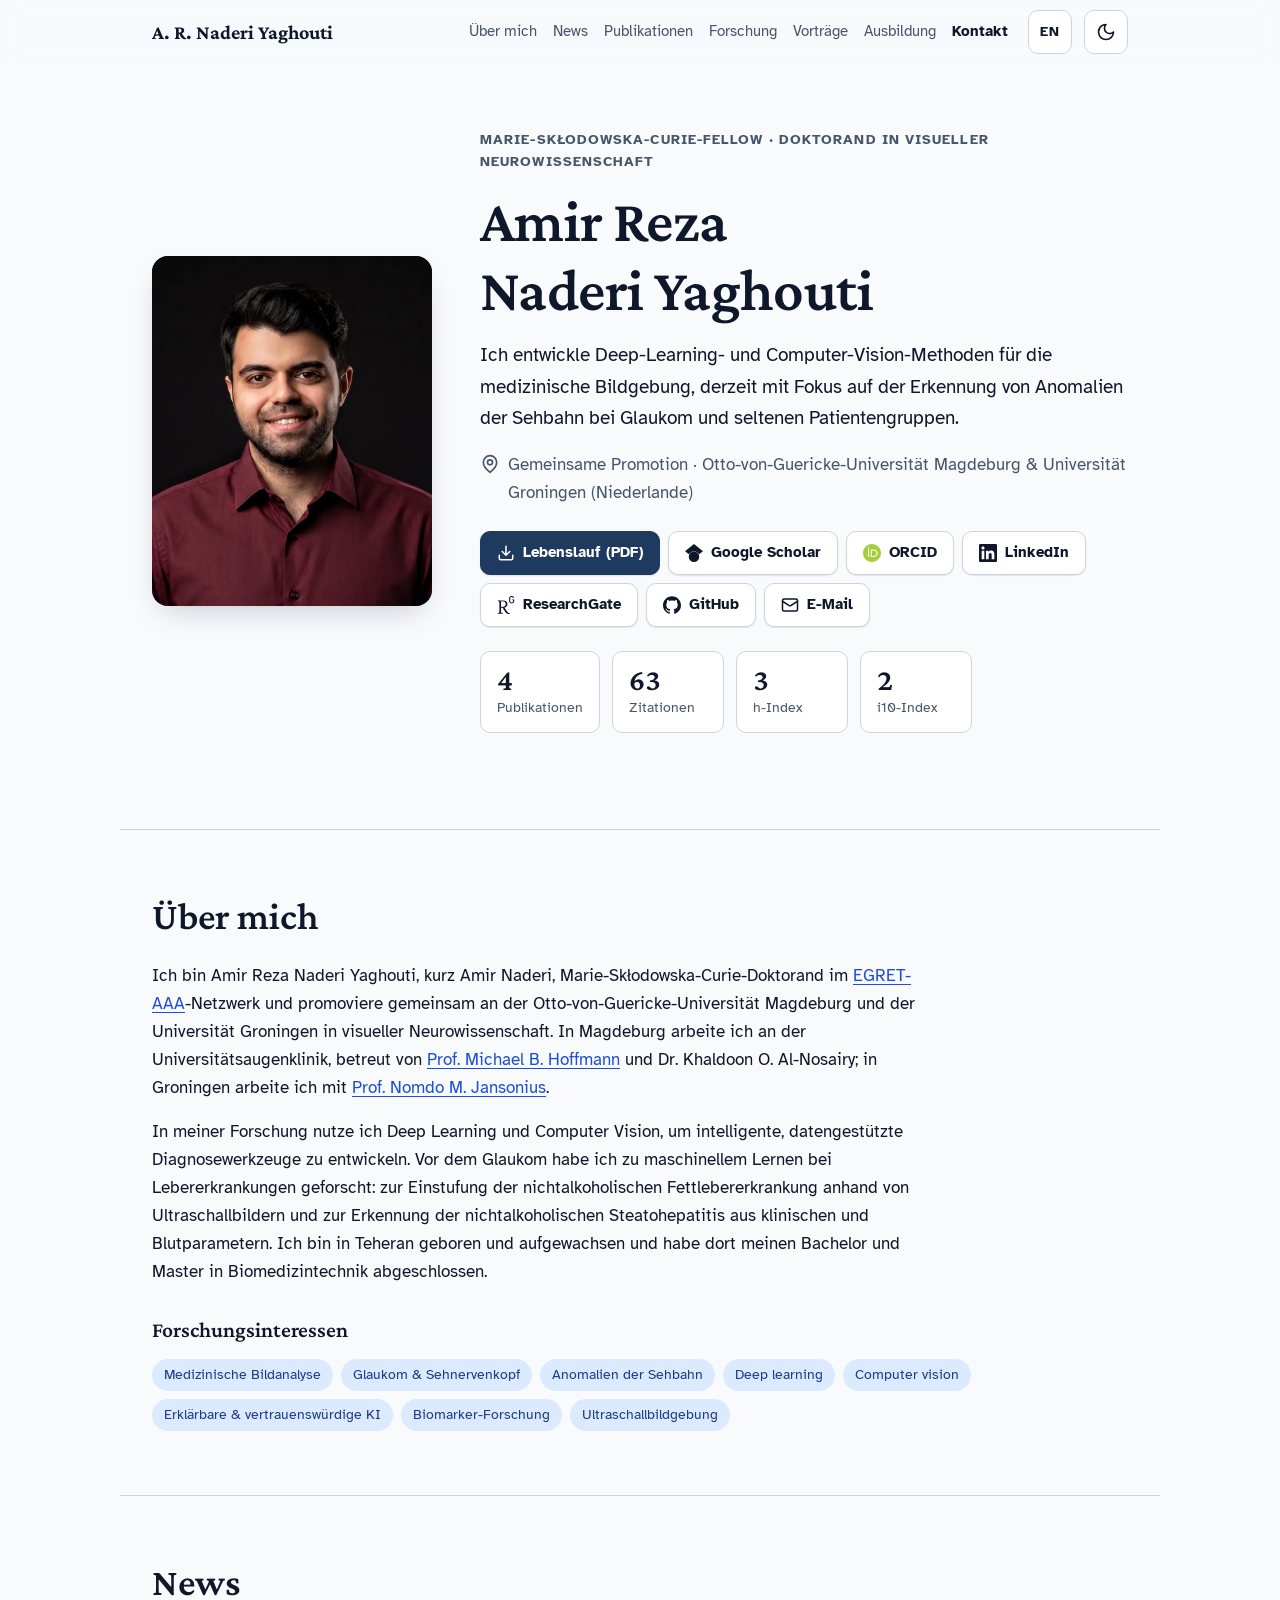
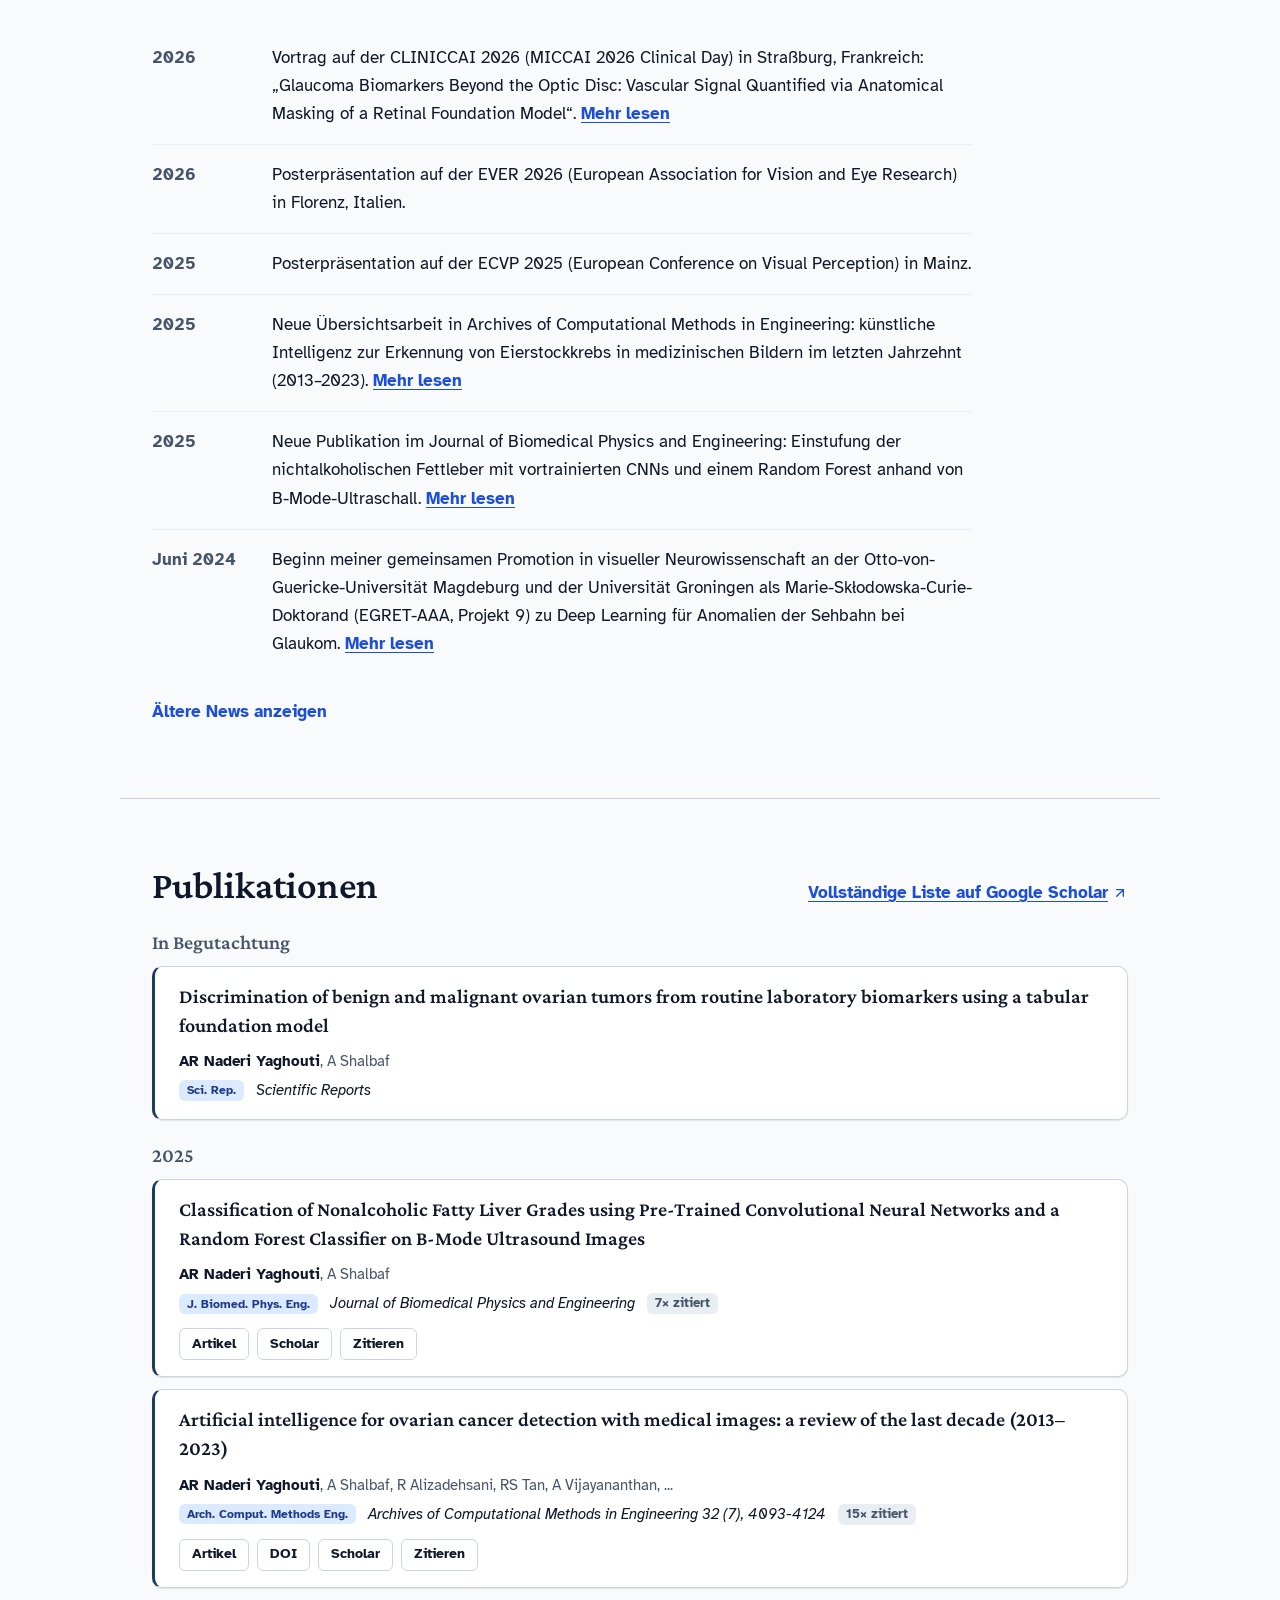
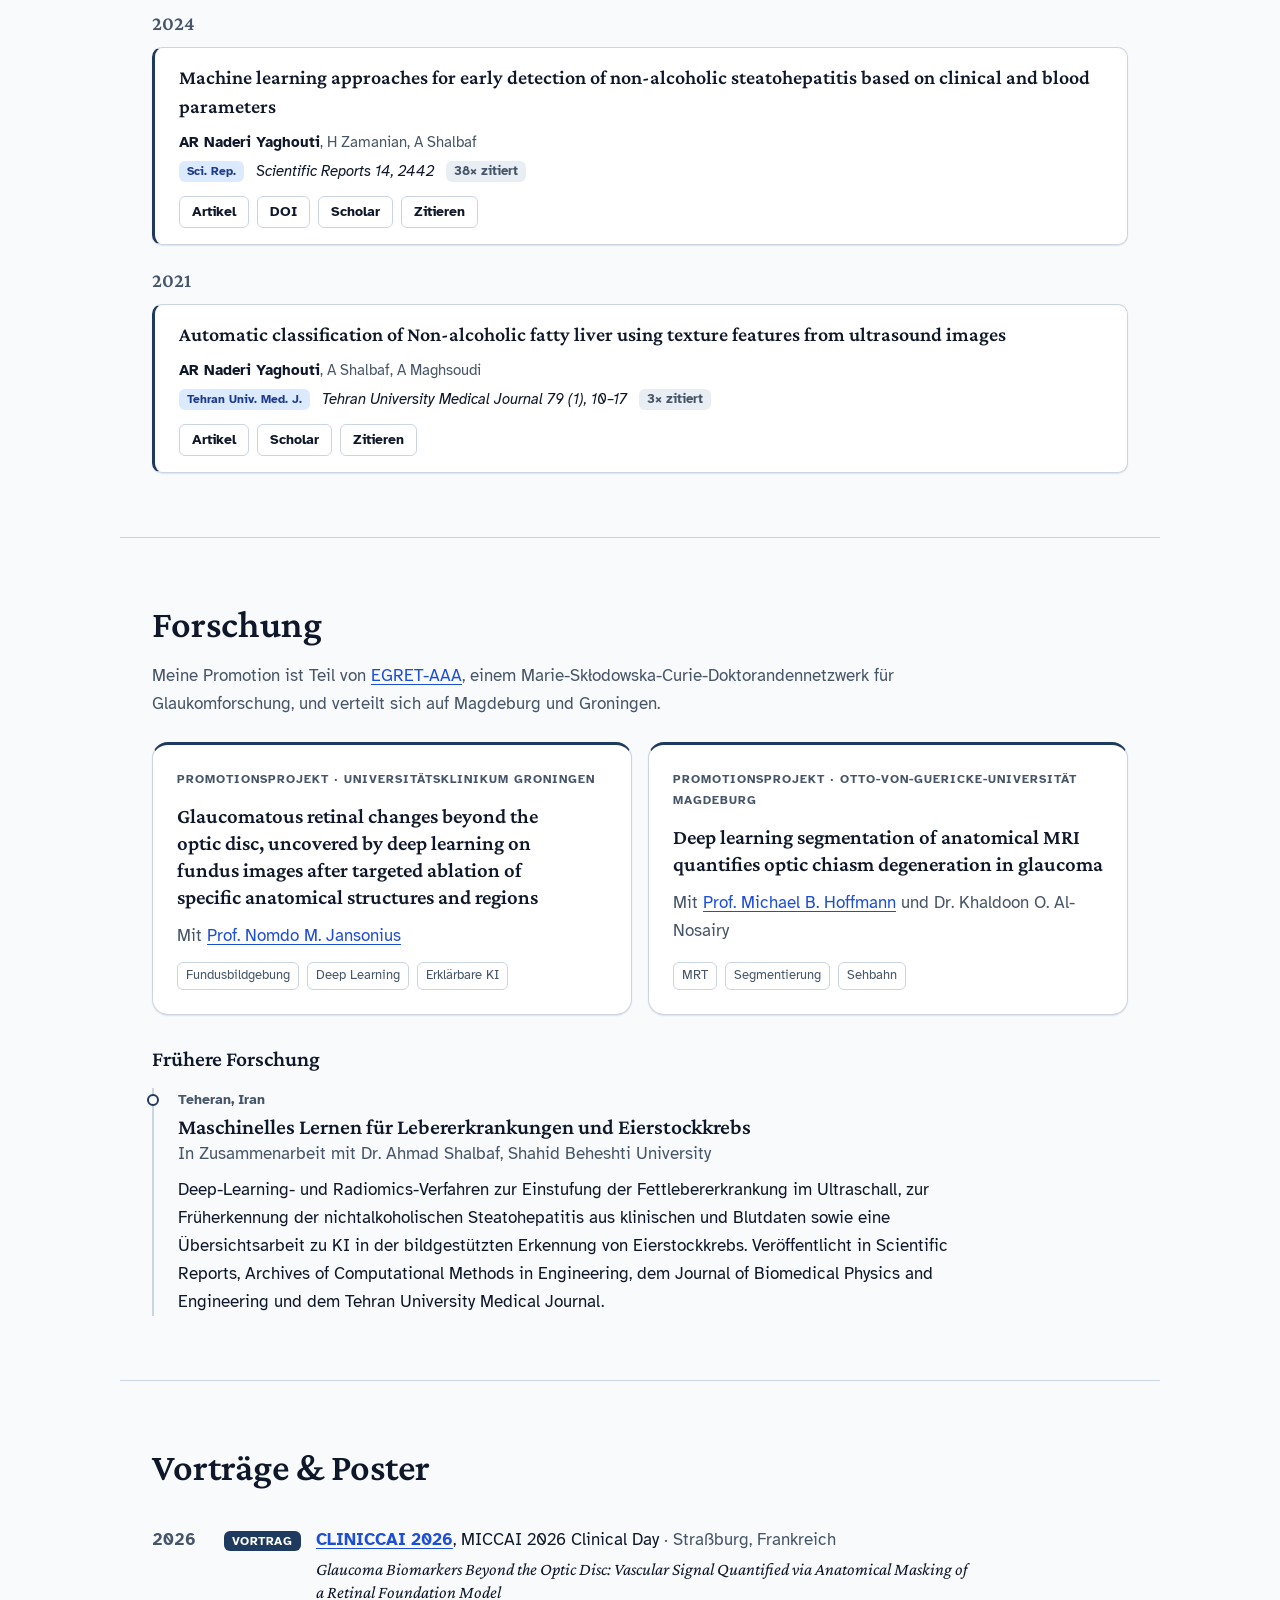
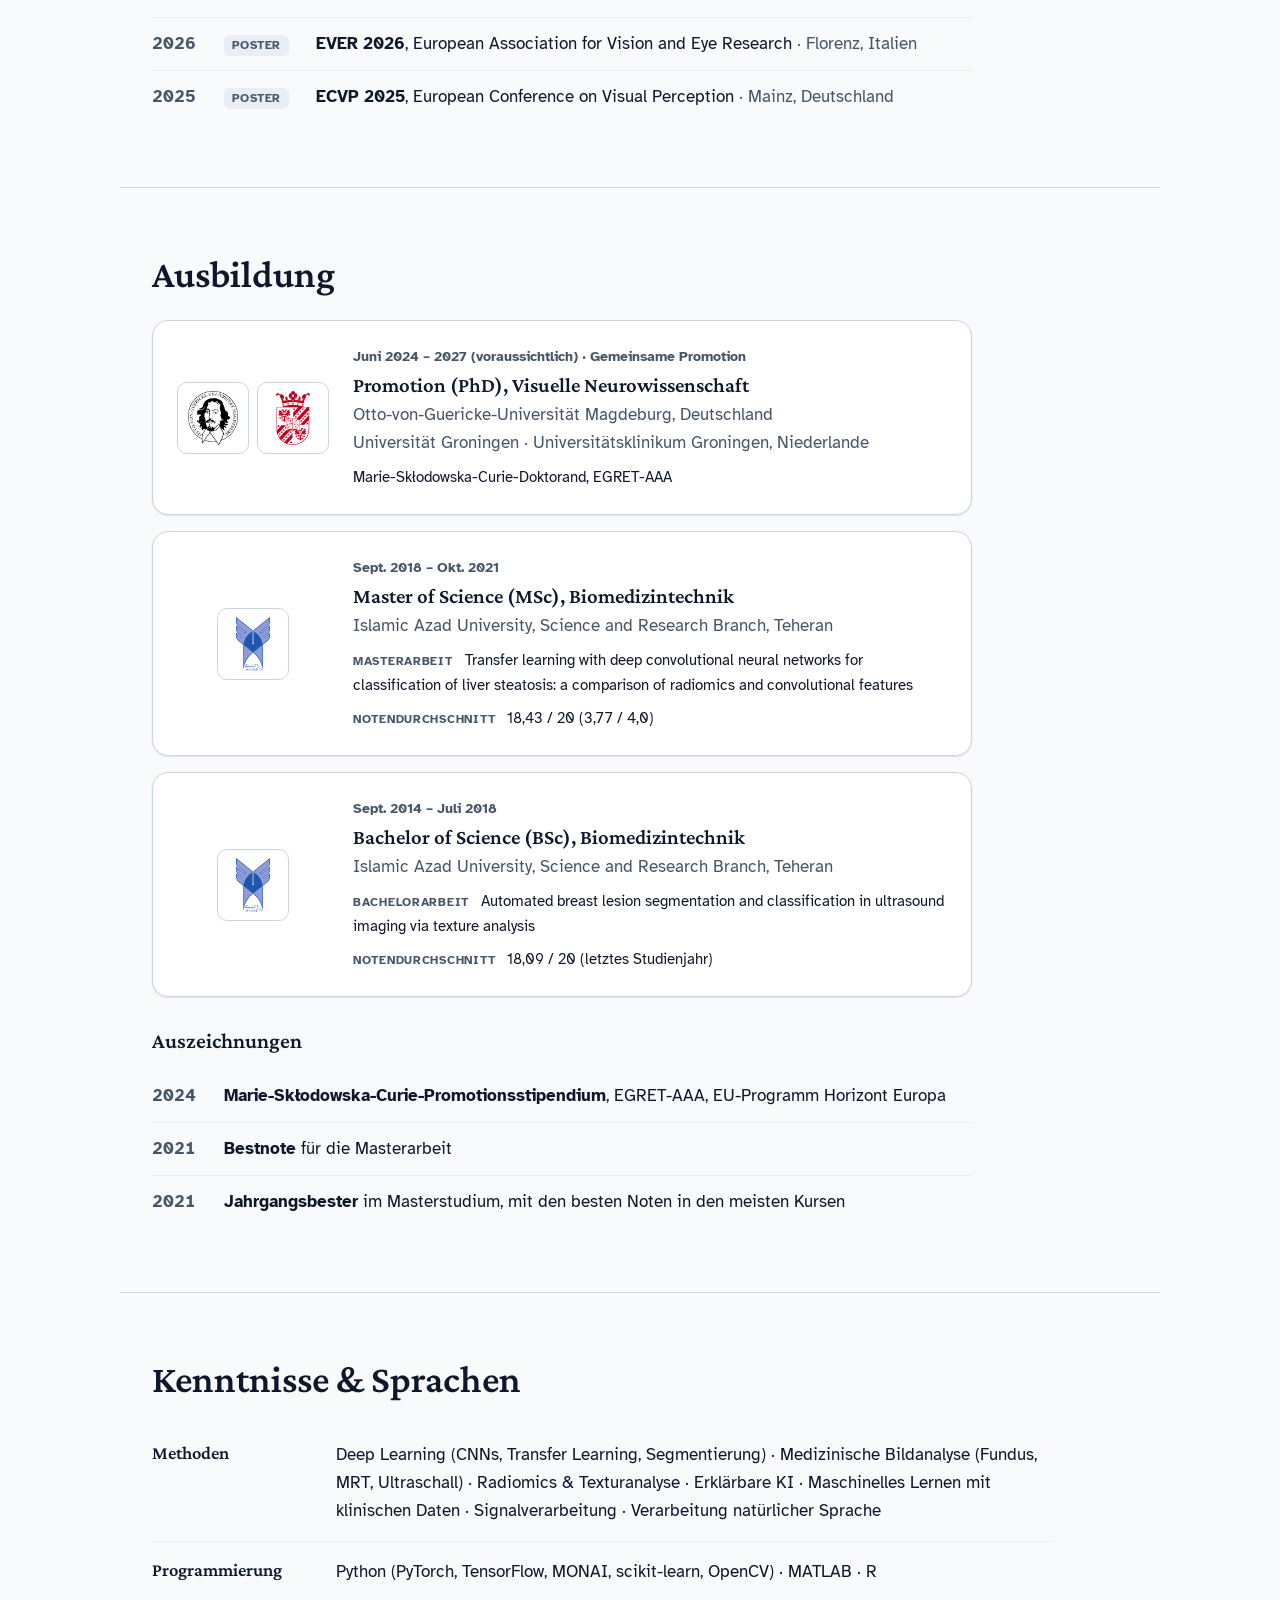
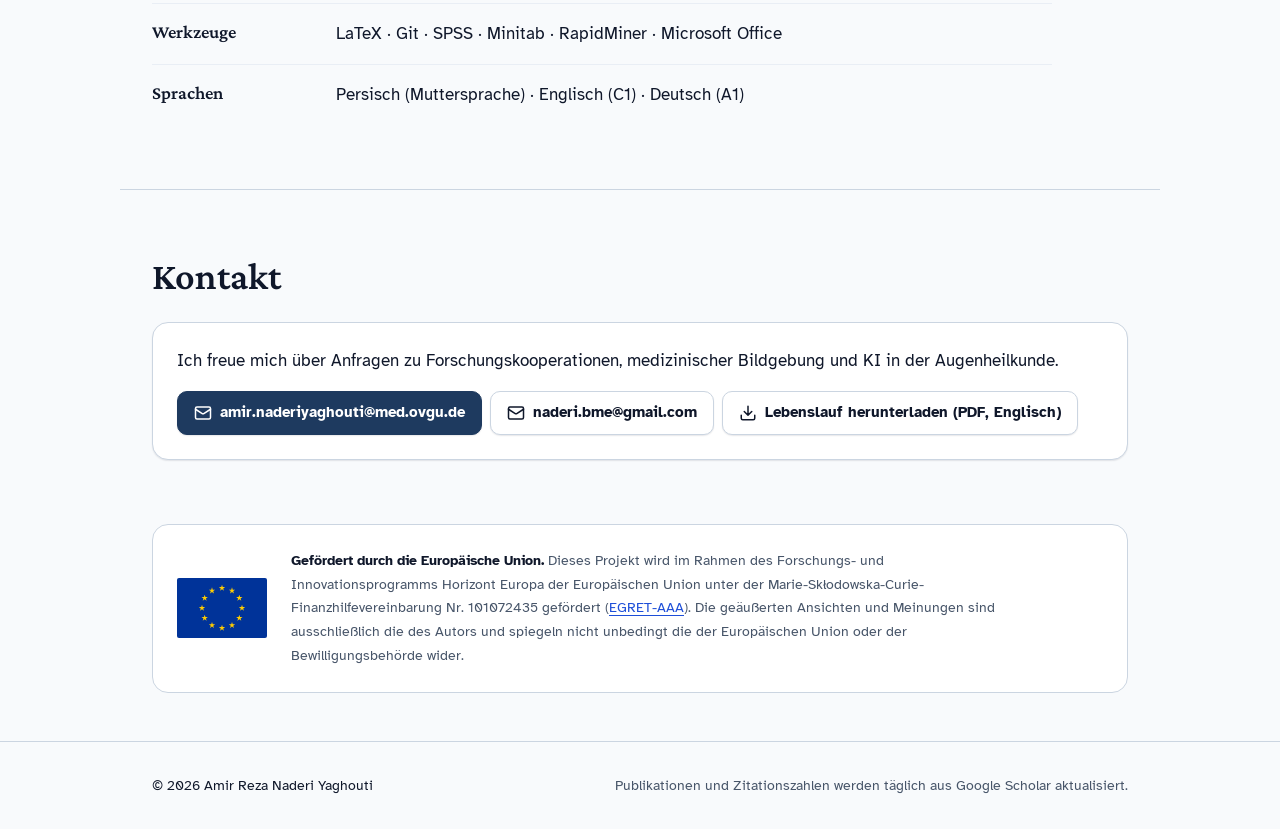
==== de/index.html @ e1cdf28a "Update publications from Google Scholar" ====
<!doctype html>
<html lang="de">
<head>
  <meta charset="utf-8">
  <meta name="viewport" content="width=device-width, initial-scale=1">
  <title>Amir Reza Naderi Yaghouti | Doktorand für medizinische KI</title>
  <meta name="description" content="Amir Reza Naderi Yaghouti (Amir Naderi), Marie-Skłodowska-Curie-Fellow und Doktorand an der Otto-von-Guericke-Universität Magdeburg und der Universität Groningen. Deep Learning für Glaukom, Netzhautbildgebung und MRT. Publikationen, Lebenslauf und Kontakt.">
  <meta name="author" content="Amir Reza Naderi Yaghouti">
  <meta name="google-site-verification" content="YzLXueeyZpNn4xikbnm2FtjlU_SHx9mif4LPcGFMoCA">
  <meta name="robots" content="index, follow, max-image-preview:large">
<!-- AUTO:HEAD -->
  <link rel="canonical" href="https://amirnaderi.com/de/">
  <link rel="alternate" hreflang="en" href="https://amirnaderi.com/">
  <link rel="alternate" hreflang="de" href="https://amirnaderi.com/de/">
  <link rel="alternate" hreflang="x-default" href="https://amirnaderi.com/">
  <meta property="og:type" content="profile">
  <meta property="og:site_name" content="Amir Reza Naderi Yaghouti">
  <meta property="og:title" content="Amir Reza Naderi Yaghouti | Doktorand für medizinische KI">
  <meta property="og:description" content="Doktorand in visueller Neurowissenschaft und biomedizinischer KI. Deep Learning, Computer Vision und medizinische Bildgebung für Glaukom.">
  <meta property="og:url" content="https://amirnaderi.com/de/">
  <meta property="og:image" content="https://amirnaderi.com/assets/img/profile.jpg">
  <meta property="og:image:width" content="800">
  <meta property="og:image:height" content="1000">
  <meta property="og:image:alt" content="Portrait of Amir Reza Naderi Yaghouti">
  <meta property="og:locale" content="de_DE">
  <meta property="og:locale:alternate" content="en_US">
  <meta property="profile:first_name" content="Amir Reza">
  <meta property="profile:last_name" content="Naderi Yaghouti">
  <meta name="twitter:card" content="summary_large_image">
  <meta name="twitter:title" content="Amir Reza Naderi Yaghouti | Doktorand für medizinische KI">
  <meta name="twitter:description" content="Doktorand in visueller Neurowissenschaft und biomedizinischer KI. Deep Learning, Computer Vision und medizinische Bildgebung für Glaukom.">
  <meta name="twitter:image" content="https://amirnaderi.com/assets/img/profile.jpg">
  <script type="application/ld+json">
{
  "@context": "https://schema.org",
  "@type": "WebSite",
  "@id": "https://amirnaderi.com/#website",
  "url": "https://amirnaderi.com/",
  "name": "Amir Reza Naderi Yaghouti",
  "alternateName": [
    "Amir Naderi",
    "A. R. Naderi Yaghouti"
  ],
  "inLanguage": [
    "en",
    "de"
  ],
  "publisher": {
    "@id": "https://amirnaderi.com/#person"
  }
}
  </script>
  <script type="application/ld+json">
{
  "@context": "https://schema.org",
  "@type": "ProfilePage",
  "url": "https://amirnaderi.com/de/",
  "name": "Amir Reza Naderi Yaghouti | Doktorand für medizinische KI",
  "inLanguage": "de",
  "primaryImageOfPage": {
    "@type": "ImageObject",
    "url": "https://amirnaderi.com/assets/img/profile.jpg",
    "width": 800,
    "height": 1000
  },
  "isPartOf": {
    "@id": "https://amirnaderi.com/#website"
  },
  "mainEntity": {
    "@type": "Person",
    "@id": "https://amirnaderi.com/#person",
    "name": "Amir Reza Naderi Yaghouti",
    "alternateName": [
      "Amir Naderi",
      "Amir Reza Naderi",
      "A. R. Naderi Yaghouti",
      "Amirreza Naderi"
    ],
    "givenName": "Amir Reza",
    "familyName": "Naderi Yaghouti",
    "url": "https://amirnaderi.com/",
    "image": "https://amirnaderi.com/assets/img/profile.jpg",
    "email": "mailto:naderi.bme@gmail.com",
    "jobTitle": "Doktorand in visueller Neurowissenschaft und biomedizinischer KI",
    "affiliation": [
      {
        "@type": "CollegeOrUniversity",
        "name": "Otto-von-Guericke University Magdeburg",
        "url": "https://www.ovgu.de/"
      },
      {
        "@type": "CollegeOrUniversity",
        "name": "University of Groningen",
        "url": "https://www.rug.nl/"
      }
    ],
    "alumniOf": {
      "@type": "CollegeOrUniversity",
      "name": "Islamic Azad University, Science and Research Branch"
    },
    "knowsAbout": [
      "Deep learning",
      "Computer vision",
      "Medical image analysis",
      "Glaucoma",
      "Visual neuroscience",
      "Biomedical engineering",
      "Explainable AI"
    ],
    "sameAs": [
      "https://www.linkedin.com/in/amirnaderiy",
      "https://scholar.google.com/citations?user=WmUoRTsAAAAJ",
      "https://www.researchgate.net/profile/Amir-Reza-Naderi-Yaghouti",
      "https://github.com/Amirnaderiy",
      "https://www.kaggle.com/amirnaderiy",
      "https://orcid.org/0000-0002-9269-8084"
    ],
    "identifier": {
      "@type": "PropertyValue",
      "propertyID": "ORCID",
      "value": "0000-0002-9269-8084"
    },
    "award": "Marie Skłodowska-Curie Doctoral Fellowship (Horizon Europe grant agreement No 101072435)",
    "subjectOf": [
      {
        "@type": "ScholarlyArticle",
        "headline": "Classification of Nonalcoholic Fatty Liver Grades using Pre-Trained Convolutional Neural Networks and a Random Forest Classifier on B-Mode Ultrasound Images",
        "datePublished": "2025",
        "url": "https://jbpe.sums.ac.ir/article_49907.html",
        "author": {
          "@id": "https://amirnaderi.com/#person"
        }
      },
      {
        "@type": "ScholarlyArticle",
        "headline": "Machine learning approaches for early detection of non-alcoholic steatohepatitis based on clinical and blood parameters",
        "datePublished": "2024",
        "url": "https://www.nature.com/articles/s41598-024-51741-0",
        "author": {
          "@id": "https://amirnaderi.com/#person"
        }
      },
      {
        "@type": "ScholarlyArticle",
        "headline": "Automatic classification of Non-alcoholic fatty liver using texture features from ultrasound images",
        "datePublished": "2021",
        "url": "https://tumj.tums.ac.ir/article-1-11130-en.html",
        "author": {
          "@id": "https://amirnaderi.com/#person"
        }
      },
      {
        "@type": "ScholarlyArticle",
        "headline": "Artificial intelligence for ovarian cancer detection with medical images: a review of the last decade (2013–2023)",
        "datePublished": "2025",
        "url": "https://link.springer.com/article/10.1007/s11831-025-10268-x",
        "author": {
          "@id": "https://amirnaderi.com/#person"
        }
      }
    ]
  }
}
  </script>
<!-- /AUTO:HEAD -->
  <meta name="theme-color" content="#1E3A5F">
  <link rel="icon" href="/favicon.ico" sizes="48x48">
  <link rel="icon" href="/favicon.svg" type="image/svg+xml">
  <link rel="icon" href="/favicon-96.png" type="image/png" sizes="96x96">
  <link rel="apple-touch-icon" href="/apple-touch-icon.png">
  <link rel="manifest" href="/site.webmanifest">
  <link rel="preconnect" href="https://fonts.googleapis.com">
  <link rel="preconnect" href="https://fonts.gstatic.com" crossorigin>
  <link rel="stylesheet" href="https://fonts.googleapis.com/css2?family=Atkinson+Hyperlegible:ital,wght@0,400;0,700;1,400&family=Crimson+Pro:wght@500;600;700&display=swap">
  <link rel="stylesheet" href="../assets/css/style.css">
  <script>
    // Apply the saved theme before first paint to avoid a flash.
    try { var t = localStorage.getItem('theme'); if (t) document.documentElement.dataset.theme = t; } catch (e) {}
  </script>
</head>
<body>
  <svg width="0" height="0" style="position:absolute" aria-hidden="true" focusable="false">
    <symbol id="i-scholar" viewBox="0 0 24 24"><path fill="currentColor" d="M5.242 13.769L0 9.5 12 0l12 9.5-5.242 4.269C17.548 11.249 14.978 9.5 12 9.5c-2.977 0-5.548 1.748-6.758 4.269zM12 10a7 7 0 1 0 0 14 7 7 0 0 0 0-14z"/></symbol>
    <symbol id="i-linkedin" viewBox="0 0 24 24"><path fill="currentColor" d="M20.447 20.452h-3.554v-5.569c0-1.328-.027-3.037-1.852-3.037-1.853 0-2.136 1.445-2.136 2.939v5.667H9.351V9h3.414v1.561h.046c.477-.9 1.637-1.85 3.37-1.85 3.601 0 4.267 2.37 4.267 5.455v6.286zM5.337 7.433c-1.144 0-2.063-.926-2.063-2.065 0-1.138.92-2.063 2.063-2.063 1.14 0 2.064.925 2.064 2.063 0 1.139-.925 2.065-2.064 2.065zm1.782 13.019H3.555V9h3.564v11.452zM22.225 0H1.771C.792 0 0 .774 0 1.729v20.542C0 23.227.792 24 1.771 24h20.451C23.2 24 24 23.227 24 22.271V1.729C24 .774 23.2 0 22.222 0h.003z"/></symbol>
    <symbol id="i-researchgate" viewBox="0 0 24 24"><path fill="currentColor" d="M19.586 0c-.818 0-1.508.19-2.073.565-.563.377-.97.936-1.213 1.68a3.193 3.193 0 0 0-.112.437 8.365 8.365 0 0 0-.078.53 9 9 0 0 0-.05.727c-.01.282-.013.621-.013 1.016a31.121 31.123 0 0 0 .014 1.017 9 9 0 0 0 .05.727 7.946 7.946 0 0 0 .077.53h-.005a3.334 3.334 0 0 0 .113.438c.245.743.65 1.303 1.214 1.68.565.376 1.256.564 2.075.564.8 0 1.536-.213 2.105-.603.57-.39.94-.916 1.175-1.650.076-.235.135-.558.177-.93a10.9 10.9 0 0 0 .043-1.207v-.82c0-.095-.047-.142-.14-.142h-3.064c-.094 0-.14.047-.14.141v.956c0 .094.046.14.14.14h1.666c.056 0 .084.03.084.086 0 .36 0 .62-.036.865-.038.244-.1.447-.147.606-.108.385-.348.664-.638.876-.29.212-.738.35-1.227.35-.545 0-.901-.15-1.21-.353-.306-.203-.517-.454-.67-.915a3.136 3.136 0 0 1-.147-.762 17.366 17.367 0 0 1-.034-.656c-.01-.26-.014-.572-.014-.939a26.401 26.403 0 0 1 .014-.938 15.821 15.822 0 0 1 .035-.656 3.19 3.19 0 0 1 .148-.76 1.890 1.890 0 0 1 .742-1.010c.344-.244.593-.352 1.137-.352.508 0 .815.096 1.144.303.33.207.528.492.764.925.047.094.111.118.198.07l1.044-.43c.075-.048.09-.115.042-.199a3.549 3.549 0 0 0-.466-.742 3 3 0 0 0-.679-.607 3.313 3.313 0 0 0-.903-.41A4.068 4.068 0 0 0 19.586 0zM8.217 5.836c-1.69 0-3.036.086-4.297.086-1.146 0-2.291 0-3.007-.029v.831l1.088.2c.744.144 1.174.488 1.174 2.264v11.288c0 1.777-.43 2.12-1.174 2.263l-1.088.2v.832c.773-.029 2.12-.086 3.465-.086 1.29 0 2.951.057 3.667.086v-.831l-1.49-.2c-.773-.115-1.174-.487-1.174-2.264v-4.784c.688.057 1.29.057 2.206.057 1.748 3.123 3.41 5.472 4.355 6.560.86 1.032 2.177 1.691 3.839 1.691.487 0 1.003-.086 1.318-.23v-.744c-1.031 0-2.063-.716-2.808-1.518-1.26-1.376-2.95-3.582-4.355-6.074 2.32-.545 4.040-2.722 4.040-4.900 0-3.208-2.492-4.698-5.758-4.698zm-.515 1.29c2.406 0 3.839 1.26 3.839 3.552 0 2.263-1.547 3.782-4.097 3.782-.974 0-1.404-.03-2.063-.086v-7.19c.66-.059 1.547-.059 2.320-.059z"/></symbol>
    <symbol id="i-github" viewBox="0 0 24 24"><path fill="currentColor" d="M12 .297c-6.63 0-12 5.373-12 12 0 5.303 3.438 9.8 8.205 11.385.6.113.82-.258.82-.577 0-.285-.01-1.04-.015-2.04-3.338.724-4.042-1.61-4.042-1.61C4.422 18.07 3.633 17.7 3.633 17.7c-1.087-.744.084-.729.084-.729 1.205.084 1.838 1.236 1.838 1.236 1.07 1.835 2.809 1.305 3.495.998.108-.776.417-1.305.76-1.605-2.665-.3-5.466-1.332-5.466-5.93 0-1.31.465-2.38 1.235-3.22-.135-.303-.54-1.523.105-3.176 0 0 1.005-.322 3.3 1.23.96-.267 1.98-.399 3-.405 1.02.006 2.04.138 3 .405 2.28-1.552 3.285-1.23 3.285-1.23.645 1.653.24 2.873.12 3.176.765.84 1.23 1.91 1.23 3.22 0 4.61-2.805 5.625-5.475 5.92.42.36.81 1.096.81 2.22 0 1.606-.015 2.896-.015 3.286 0 .315.21.69.825.57C20.565 22.092 24 17.592 24 12.297c0-6.627-5.373-12-12-12"/></symbol>
    <symbol id="i-orcid" viewBox="0 0 24 24"><path fill="currentColor" d="M12 0C5.372 0 0 5.372 0 12s5.372 12 12 12 12-5.372 12-12S18.628 0 12 0zM7.369 4.378c.525 0 .947.431.947.947s-.422.947-.947.947a.95.95 0 0 1-.947-.947c0-.525.422-.947.947-.947zm-.722 3.038h1.444v10.041H6.647V7.416zm3.562 0h3.9c3.712 0 5.344 2.653 5.344 5.025 0 2.578-2.016 5.025-5.325 5.025h-3.919V7.416zm1.444 1.303v7.444h2.297c3.272 0 4.022-2.484 4.022-3.722 0-2.016-1.284-3.722-4.097-3.722h-2.222z"/></symbol>
    <symbol id="i-download" viewBox="0 0 24 24"><path fill="none" stroke="currentColor" stroke-width="2" stroke-linecap="round" stroke-linejoin="round" d="M21 15v4a2 2 0 0 1-2 2H5a2 2 0 0 1-2-2v-4M7 10l5 5 5-5M12 15V3"/></symbol>
    <symbol id="i-mail" viewBox="0 0 24 24"><g fill="none" stroke="currentColor" stroke-width="2" stroke-linecap="round" stroke-linejoin="round"><rect x="2" y="4" width="20" height="16" rx="2"/><path d="m22 7-8.97 5.7a1.94 1.94 0 0 1-2.06 0L2 7"/></g></symbol>
    <symbol id="i-pin" viewBox="0 0 24 24"><g fill="none" stroke="currentColor" stroke-width="2" stroke-linecap="round" stroke-linejoin="round"><path d="M20 10c0 6-8 12-8 12s-8-6-8-12a8 8 0 0 1 16 0Z"/><circle cx="12" cy="10" r="3"/></g></symbol>
    <symbol id="i-sun" viewBox="0 0 24 24"><g fill="none" stroke="currentColor" stroke-width="2" stroke-linecap="round" stroke-linejoin="round"><circle cx="12" cy="12" r="4"/><path d="M12 2v2M12 20v2M4.93 4.93l1.41 1.41M17.66 17.66l1.41 1.41M2 12h2M20 12h2M6.34 17.66l-1.41 1.41M19.07 4.93l-1.41 1.41"/></g></symbol>
    <symbol id="i-moon" viewBox="0 0 24 24"><path fill="none" stroke="currentColor" stroke-width="2" stroke-linecap="round" stroke-linejoin="round" d="M12 3a6 6 0 0 0 9 9 9 9 0 1 1-9-9Z"/></symbol>
    <symbol id="i-menu" viewBox="0 0 24 24"><path fill="none" stroke="currentColor" stroke-width="2" stroke-linecap="round" d="M4 6h16M4 12h16M4 18h16"/></symbol>
    <symbol id="i-arrow" viewBox="0 0 24 24"><path fill="none" stroke="currentColor" stroke-width="2" stroke-linecap="round" stroke-linejoin="round" d="M7 17 17 7M7 7h10v10"/></symbol>
  </svg>

  <a class="skip-link" href="#main">Zum Inhalt springen</a>

  <header class="site-header">
    <div class="container header-inner">
      <a class="brand" href="#top" aria-label="Amir Reza Naderi Yaghouti – nach oben">A. R. Naderi Yaghouti</a>
      <nav aria-label="Hauptnavigation">
        <button class="icon-btn menu-btn" type="button" aria-expanded="false" aria-controls="nav-links" aria-label="Menü öffnen">
          <svg class="icon" aria-hidden="true"><use href="#i-menu"/></svg>
        </button>
        <ul id="nav-links" class="nav-links">
          <li><a href="#about">Über mich</a></li>
          <li><a href="#news">News</a></li>
          <li><a href="#publications">Publikationen</a></li>
          <li><a href="#research">Forschung</a></li>
          <li><a href="#talks">Vorträge</a></li>
          <li><a href="#education">Ausbildung</a></li>
          <li><a href="#contact">Kontakt</a></li>
        </ul>
      </nav>
      <a class="lang-switch" href="../" hreflang="en" lang="en" data-lang="en" aria-label="English version">EN</a>
      <button class="icon-btn theme-btn" type="button" aria-label="Dunkles Design aktivieren">
        <svg class="icon icon-moon" aria-hidden="true"><use href="#i-moon"/></svg>
        <svg class="icon icon-sun" aria-hidden="true"><use href="#i-sun"/></svg>
      </button>
    </div>
  </header>

  <main id="main">
    <!-- ============ HERO ============ -->
    <section id="top" class="hero container">
      <div class="portrait">
        <span class="portrait-fallback" aria-hidden="true">AN</span>
        <!-- Photo: assets/img/profile.webp + profile.jpg (4:5 portrait, 800×1000 px). -->
        <picture>
          <source srcset="../assets/img/profile.webp" type="image/webp">
          <img src="../assets/img/profile.jpg" alt="Porträt von Amir Reza Naderi Yaghouti" width="800" height="1000" fetchpriority="high" onerror="this.closest('picture').remove()">
        </picture>
      </div>
      <div class="hero-text">
        <p class="eyebrow">Marie-Skłodowska-Curie-Fellow · Doktorand in visueller Neurowissenschaft</p>
        <h1>Amir Reza Naderi Yaghouti</h1>
        <p class="lead">
          Ich entwickle Deep-Learning- und Computer-Vision-Methoden für die medizinische Bildgebung,
          derzeit mit Fokus auf der Erkennung von Anomalien der Sehbahn bei Glaukom und seltenen Patientengruppen.
        </p>
        <p class="affiliation">
          <svg class="icon" aria-hidden="true"><use href="#i-pin"/></svg>
          <span>Gemeinsame Promotion · Otto-von-Guericke-Universität Magdeburg &amp; Universität Groningen (Niederlande)</span>
        </p>
        <ul class="profile-links" aria-label="Profile">
          <li><a class="btn btn-primary" href="../assets/cv/Amir-Reza-Naderi-Yaghouti-CV.pdf" download><svg class="icon" aria-hidden="true"><use href="#i-download"/></svg>Lebenslauf (PDF)</a></li>
          <li><a class="btn" href="https://scholar.google.com/citations?user=WmUoRTsAAAAJ&amp;hl=de" target="_blank" rel="noopener"><svg class="icon" aria-hidden="true"><use href="#i-scholar"/></svg>Google Scholar</a></li>
          <li><a class="btn" href="https://orcid.org/0000-0002-9269-8084" target="_blank" rel="noopener"><svg class="icon icon-orcid" aria-hidden="true"><use href="#i-orcid"/></svg>ORCID</a></li>
          <li><a class="btn" href="https://www.linkedin.com/in/amirnaderiy" target="_blank" rel="noopener"><svg class="icon" aria-hidden="true"><use href="#i-linkedin"/></svg>LinkedIn</a></li>
          <li><a class="btn" href="https://www.researchgate.net/profile/Amir-Reza-Naderi-Yaghouti" target="_blank" rel="noopener"><svg class="icon" aria-hidden="true"><use href="#i-researchgate"/></svg>ResearchGate</a></li>
          <li><a class="btn" href="https://github.com/Amirnaderiy" target="_blank" rel="noopener"><svg class="icon" aria-hidden="true"><use href="#i-github"/></svg>GitHub</a></li>
          <li><a class="btn" href="mailto:naderi.bme@gmail.com"><svg class="icon" aria-hidden="true"><use href="#i-mail"/></svg>E-Mail</a></li>
        </ul>
        <dl class="stats" aria-label="Forschungskennzahlen">
<!-- AUTO:STATS -->
<div class="stat"><dt>Publikationen</dt><dd>4</dd></div>
<div class="stat"><dt>Zitationen</dt><dd>63</dd></div>
<div class="stat"><dt>h-Index</dt><dd>3</dd></div>
<div class="stat"><dt>i10-Index</dt><dd>2</dd></div>
<!-- /AUTO:STATS -->
        </dl>
      </div>
    </section>

    <!-- ============ ABOUT ============ -->
    <section id="about" class="section container">
      <h2>Über mich</h2>
      <div class="prose">
        <p>
          Ich bin Amir Reza Naderi Yaghouti, kurz Amir Naderi, Marie-Skłodowska-Curie-Doktorand im
          <a href="https://www.egret-aaa.eu/project-9/" target="_blank" rel="noopener">EGRET-AAA</a>-Netzwerk
          und promoviere gemeinsam an der Otto-von-Guericke-Universität Magdeburg und der Universität Groningen
          in visueller Neurowissenschaft. In Magdeburg arbeite ich an der Universitätsaugenklinik, betreut von
          <a href="http://www.med.ovgu.de/augenklinik/vpl/" target="_blank" rel="noopener">Prof. Michael B. Hoffmann</a> und Dr. Khaldoon O. Al-Nosairy; in Groningen arbeite ich mit
          <a href="https://www.nomdo.nl" target="_blank" rel="noopener">Prof. Nomdo M. Jansonius</a>.
        </p>
        <p>
          In meiner Forschung nutze ich Deep Learning und Computer Vision, um intelligente, datengestützte
          Diagnosewerkzeuge zu entwickeln. Vor dem Glaukom habe ich zu maschinellem Lernen bei Lebererkrankungen
          geforscht: zur Einstufung der nichtalkoholischen Fettlebererkrankung anhand von Ultraschallbildern und zur
          Erkennung der nichtalkoholischen Steatohepatitis aus klinischen und Blutparametern. Ich bin in Teheran
          geboren und aufgewachsen und habe dort meinen Bachelor und Master in Biomedizintechnik abgeschlossen.
        </p>
      </div>
      <h3 class="subhead">Forschungsinteressen</h3>
      <ul class="chips">
        <li>Medizinische Bildanalyse</li>
        <li>Glaukom &amp; Sehnervenkopf</li>
        <li>Anomalien der Sehbahn</li>
        <li>Deep learning</li>
        <li>Computer vision</li>
        <li>Erklärbare &amp; vertrauenswürdige KI</li>
        <li>Biomarker-Forschung</li>
        <li>Ultraschallbildgebung</li>
      </ul>
    </section>

    <!-- ============ NEWS (auto + data/news.json) ============ -->
    <section id="news" class="section container">
      <h2>News</h2>
<!-- AUTO:NEWS -->
<ol class="news-list">
<li class="news-item"><time datetime="2026">2026</time><p>Vortrag auf der CLINICCAI 2026 (MICCAI 2026 Clinical Day) in Straßburg, Frankreich: „Glaucoma Biomarkers Beyond the Optic Disc: Vascular Signal Quantified via Anatomical Masking of a Retinal Foundation Model“. <a class="inline-link" href="https://conferences.miccai.org/2026/en/CLINICAL-DAY.html" target="_blank" rel="noopener">Mehr lesen<span class="sr-only"> (öffnet in neuem Tab)</span></a></p></li>
<li class="news-item"><time datetime="2026">2026</time><p>Posterpräsentation auf der EVER 2026 (European Association for Vision and Eye Research) in Florenz, Italien.</p></li>
<li class="news-item"><time datetime="2025">2025</time><p>Posterpräsentation auf der ECVP 2025 (European Conference on Visual Perception) in Mainz.</p></li>
<li class="news-item"><time datetime="2025">2025</time><p>Neue Übersichtsarbeit in Archives of Computational Methods in Engineering: künstliche Intelligenz zur Erkennung von Eierstockkrebs in medizinischen Bildern im letzten Jahrzehnt (2013–2023). <a class="inline-link" href="https://link.springer.com/article/10.1007/s11831-025-10268-x" target="_blank" rel="noopener">Mehr lesen<span class="sr-only"> (öffnet in neuem Tab)</span></a></p></li>
<li class="news-item"><time datetime="2025">2025</time><p>Neue Publikation im Journal of Biomedical Physics and Engineering: Einstufung der nichtalkoholischen Fettleber mit vortrainierten CNNs und einem Random Forest anhand von B-Mode-Ultraschall. <a class="inline-link" href="https://jbpe.sums.ac.ir/article_49907.html" target="_blank" rel="noopener">Mehr lesen<span class="sr-only"> (öffnet in neuem Tab)</span></a></p></li>
<li class="news-item"><time datetime="2024-06">Juni 2024</time><p>Beginn meiner gemeinsamen Promotion in visueller Neurowissenschaft an der Otto-von-Guericke-Universität Magdeburg und der Universität Groningen als Marie-Skłodowska-Curie-Doktorand (EGRET-AAA, Projekt 9) zu Deep Learning für Anomalien der Sehbahn bei Glaukom. <a class="inline-link" href="https://www.egret-aaa.eu/project-9/" target="_blank" rel="noopener">Mehr lesen<span class="sr-only"> (öffnet in neuem Tab)</span></a></p></li>
</ol>
<details class="more"><summary>Ältere News anzeigen</summary><ol class="news-list">
<li class="news-item"><time datetime="2024-01">Jan. 2024</time><p>Neue Publikation in Scientific Reports: Machine-Learning-Ansätze zur Früherkennung der nichtalkoholischen Steatohepatitis (NASH) aus klinischen und Blutparametern. <a class="inline-link" href="https://www.nature.com/articles/s41598-024-51741-0" target="_blank" rel="noopener">Mehr lesen<span class="sr-only"> (öffnet in neuem Tab)</span></a></p></li>
</ol></details>
<!-- /AUTO:NEWS -->
    </section>

    <!-- ============ PUBLICATIONS (auto from Google Scholar) ============ -->
    <section id="publications" class="section container">
      <div class="section-head">
        <h2>Publikationen</h2>
        <a class="inline-link" href="https://scholar.google.com/citations?user=WmUoRTsAAAAJ&amp;hl=de" target="_blank" rel="noopener">
          Vollständige Liste auf Google Scholar <svg class="icon icon-sm" aria-hidden="true"><use href="#i-arrow"/></svg>
        </a>
      </div>
<!-- AUTO:PUBLICATIONS -->
<h3 class="pub-year">In Begutachtung</h3><ol class="pub-list">
<li class="pub"><span class="pub-title" lang="en">Discrimination of benign and malignant ovarian tumors from routine laboratory biomarkers using a tabular foundation model</span><p class="pub-authors"><strong>AR Naderi Yaghouti</strong>, A Shalbaf</p><p class="pub-venue"><span class="venue-tag">Sci. Rep.</span><em>Scientific Reports</em></p></li>
</ol>
<h3 class="pub-year">2025</h3><ol class="pub-list">
<li class="pub"><a class="pub-title" href="https://jbpe.sums.ac.ir/article_49907.html" target="_blank" rel="noopener" lang="en">Classification of Nonalcoholic Fatty Liver Grades using Pre-Trained Convolutional Neural Networks and a Random Forest Classifier on B-Mode Ultrasound Images</a><p class="pub-authors"><strong>AR Naderi Yaghouti</strong>, A Shalbaf</p><p class="pub-venue"><span class="venue-tag">J. Biomed. Phys. Eng.</span><em>Journal of Biomedical Physics and Engineering</em><span class="badge">7× zitiert</span></p><div class="pub-links"><a class="pub-link" href="https://jbpe.sums.ac.ir/article_49907.html" target="_blank" rel="noopener">Artikel</a><a class="pub-link" href="https://scholar.google.com/citations?view_op=view_citation&amp;hl=en&amp;user=WmUoRTsAAAAJ&amp;pagesize=100&amp;sortby=pubdate&amp;citation_for_view=WmUoRTsAAAAJ:2osOgNQ5qMEC" target="_blank" rel="noopener">Scholar</a><details class="cite"><summary class="pub-link">Zitieren</summary><div class="cite-box"><pre><code>@article{naderiyaghouti2025classification,
  title = {{Classification of Nonalcoholic Fatty Liver Grades using Pre-Trained Convolutional Neural Networks and a Random Forest Classifier on B-Mode Ultrasound Images}},
  author = {Naderi Yaghouti, A. R. and Shalbaf, A.},
  journal = {Journal of Biomedical Physics and Engineering},
  year = {2025}
}</code></pre><button type="button" class="copy-btn" data-copied="Kopiert">BibTeX kopieren</button></div></details></div></li>
<li class="pub"><a class="pub-title" href="https://link.springer.com/article/10.1007/s11831-025-10268-x" target="_blank" rel="noopener" lang="en">Artificial intelligence for ovarian cancer detection with medical images: a review of the last decade (2013–2023)</a><p class="pub-authors"><strong>AR Naderi Yaghouti</strong>, A Shalbaf, R Alizadehsani, RS Tan, A Vijayananthan, ...</p><p class="pub-venue"><span class="venue-tag">Arch. Comput. Methods Eng.</span><em>Archives of Computational Methods in Engineering 32 (7), 4093-4124</em><span class="badge">15× zitiert</span></p><div class="pub-links"><a class="pub-link" href="https://link.springer.com/article/10.1007/s11831-025-10268-x" target="_blank" rel="noopener">Artikel</a><a class="pub-link" href="https://doi.org/10.1007/s11831-025-10268-x" target="_blank" rel="noopener">DOI</a><a class="pub-link" href="https://scholar.google.com/citations?view_op=view_citation&amp;hl=en&amp;user=WmUoRTsAAAAJ&amp;pagesize=100&amp;sortby=pubdate&amp;citation_for_view=WmUoRTsAAAAJ:qjMakFHDy7sC" target="_blank" rel="noopener">Scholar</a><details class="cite"><summary class="pub-link">Zitieren</summary><div class="cite-box"><pre><code>@article{naderiyaghouti2025artificial,
  title = {{Artificial intelligence for ovarian cancer detection with medical images: a review of the last decade (2013–2023)}},
  author = {Naderi Yaghouti, A. R. and Shalbaf, A. and Alizadehsani, R. and Tan, R. S. and Vijayananthan, A. and others},
  journal = {Archives of Computational Methods in Engineering},
  volume = {32},
  number = {7},
  pages = {4093--4124},
  year = {2025},
  doi = {10.1007/s11831-025-10268-x}
}</code></pre><button type="button" class="copy-btn" data-copied="Kopiert">BibTeX kopieren</button></div></details></div></li>
</ol>
<h3 class="pub-year">2024</h3><ol class="pub-list">
<li class="pub"><a class="pub-title" href="https://www.nature.com/articles/s41598-024-51741-0" target="_blank" rel="noopener" lang="en">Machine learning approaches for early detection of non-alcoholic steatohepatitis based on clinical and blood parameters</a><p class="pub-authors"><strong>AR Naderi Yaghouti</strong>, H Zamanian, A Shalbaf</p><p class="pub-venue"><span class="venue-tag">Sci. Rep.</span><em>Scientific Reports 14, 2442</em><span class="badge">38× zitiert</span></p><div class="pub-links"><a class="pub-link" href="https://www.nature.com/articles/s41598-024-51741-0" target="_blank" rel="noopener">Artikel</a><a class="pub-link" href="https://doi.org/10.1038/s41598-024-51741-0" target="_blank" rel="noopener">DOI</a><a class="pub-link" href="https://scholar.google.com/citations?view_op=view_citation&amp;hl=en&amp;user=WmUoRTsAAAAJ&amp;pagesize=100&amp;sortby=pubdate&amp;citation_for_view=WmUoRTsAAAAJ:d1gkVwhDpl0C" target="_blank" rel="noopener">Scholar</a><details class="cite"><summary class="pub-link">Zitieren</summary><div class="cite-box"><pre><code>@article{naderiyaghouti2024machine,
  title = {{Machine learning approaches for early detection of non-alcoholic steatohepatitis based on clinical and blood parameters}},
  author = {Naderi Yaghouti, A. R. and Zamanian, H. and Shalbaf, A.},
  journal = {Scientific Reports},
  volume = {14},
  pages = {2442},
  year = {2024},
  doi = {10.1038/s41598-024-51741-0}
}</code></pre><button type="button" class="copy-btn" data-copied="Kopiert">BibTeX kopieren</button></div></details></div></li>
</ol>
<h3 class="pub-year">2021</h3><ol class="pub-list">
<li class="pub"><a class="pub-title" href="https://tumj.tums.ac.ir/article-1-11130-en.html" target="_blank" rel="noopener" lang="en">Automatic classification of Non-alcoholic fatty liver using texture features from ultrasound images</a><p class="pub-authors"><strong>AR Naderi Yaghouti</strong>, A Shalbaf, A Maghsoudi</p><p class="pub-venue"><span class="venue-tag">Tehran Univ. Med. J.</span><em>Tehran University Medical Journal 79 (1), 10–17</em><span class="badge">3× zitiert</span></p><div class="pub-links"><a class="pub-link" href="https://tumj.tums.ac.ir/article-1-11130-en.html" target="_blank" rel="noopener">Artikel</a><a class="pub-link" href="https://scholar.google.com/citations?view_op=view_citation&amp;hl=en&amp;user=WmUoRTsAAAAJ&amp;pagesize=100&amp;sortby=pubdate&amp;citation_for_view=WmUoRTsAAAAJ:9yKSN-GCB0IC" target="_blank" rel="noopener">Scholar</a><details class="cite"><summary class="pub-link">Zitieren</summary><div class="cite-box"><pre><code>@article{naderiyaghouti2021automatic,
  title = {{Automatic classification of Non-alcoholic fatty liver using texture features from ultrasound images}},
  author = {Naderi Yaghouti, A. R. and Shalbaf, A. and Maghsoudi, A.},
  journal = {Tehran University Medical Journal},
  volume = {79},
  number = {1},
  pages = {10--17},
  year = {2021}
}</code></pre><button type="button" class="copy-btn" data-copied="Kopiert">BibTeX kopieren</button></div></details></div></li>
</ol>
<!-- /AUTO:PUBLICATIONS -->
    </section>

    <!-- ============ RESEARCH ============ -->
    <section id="research" class="section container">
      <h2>Forschung</h2>
      <p class="section-intro">Meine Promotion ist Teil von <a href="https://www.egret-aaa.eu/project-9/" target="_blank" rel="noopener">EGRET-AAA</a>, einem Marie-Skłodowska-Curie-Doktorandennetzwerk für Glaukomforschung, und verteilt sich auf Magdeburg und Groningen.</p>
      <div class="project-grid">
        <article class="card project">
          <p class="kicker">Promotionsprojekt · Universitätsklinikum Groningen</p>
          <h3 lang="en">Glaucomatous retinal changes beyond the optic disc, uncovered by deep learning on fundus images after targeted ablation of specific anatomical structures and regions</h3>
          <p class="muted">Mit <a href="https://www.nomdo.nl" target="_blank" rel="noopener">Prof. Nomdo M. Jansonius</a></p>
          <ul class="tags"><li>Fundusbildgebung</li><li>Deep Learning</li><li>Erklärbare KI</li></ul>
        </article>
        <article class="card project">
          <p class="kicker">Promotionsprojekt · Otto-von-Guericke-Universität Magdeburg</p>
          <h3 lang="en">Deep learning segmentation of anatomical MRI quantifies optic chiasm degeneration in glaucoma</h3>
          <p class="muted">Mit <a href="http://www.med.ovgu.de/augenklinik/vpl/" target="_blank" rel="noopener">Prof. Michael B. Hoffmann</a> und Dr. Khaldoon O. Al-Nosairy</p>
          <ul class="tags"><li>MRT</li><li>Segmentierung</li><li>Sehbahn</li></ul>
        </article>
      </div>
      <h3 class="subhead">Frühere Forschung</h3>
      <ol class="timeline">
        <li class="entry">
          <p class="entry-meta">Teheran, Iran</p>
          <h3>Maschinelles Lernen für Lebererkrankungen und Eierstockkrebs</h3>
          <p class="entry-org">In Zusammenarbeit mit Dr. Ahmad Shalbaf, Shahid Beheshti University</p>
          <p>Deep-Learning- und Radiomics-Verfahren zur Einstufung der Fettlebererkrankung im Ultraschall, zur Früherkennung der nichtalkoholischen Steatohepatitis aus klinischen und Blutdaten sowie eine Übersichtsarbeit zu KI in der bildgestützten Erkennung von Eierstockkrebs. Veröffentlicht in Scientific Reports, Archives of Computational Methods in Engineering, dem Journal of Biomedical Physics and Engineering und dem Tehran University Medical Journal.</p>
        </li>
      </ol>
    </section>

    <!-- ============ TALKS ============ -->
    <section id="talks" class="section container">
      <h2>Vorträge &amp; Poster</h2>
      <ol class="talk-list">
        <li class="talk"><span class="talk-year">2026</span><span class="talk-type talk-oral">Vortrag</span><p><strong><a href="https://conferences.miccai.org/2026/en/CLINICAL-DAY.html" target="_blank" rel="noopener">CLINICCAI 2026</a></strong>, MICCAI 2026 Clinical Day<span class="muted"> · Straßburg, Frankreich</span><span class="talk-title" lang="en">Glaucoma Biomarkers Beyond the Optic Disc: Vascular Signal Quantified via Anatomical Masking of a Retinal Foundation Model</span></p></li>
        <li class="talk"><span class="talk-year">2026</span><span class="talk-type">Poster</span><p><strong>EVER 2026</strong>, European Association for Vision and Eye Research<span class="muted"> · Florenz, Italien</span></p></li>
        <li class="talk"><span class="talk-year">2025</span><span class="talk-type">Poster</span><p><strong>ECVP 2025</strong>, European Conference on Visual Perception<span class="muted"> · Mainz, Deutschland</span></p></li>
      </ol>
    </section>

    <!-- ============ EDUCATION ============ -->
    <section id="education" class="section container">
      <h2>Ausbildung</h2>
      <ol class="edu-list">
        <li class="edu card">
          <div class="edu-logos"><span class="logo-tile"><img src="../assets/img/logos/ovgu.png" alt="Logo der Otto-von-Guericke-Universität Magdeburg" width="181" height="192" loading="lazy"></span><span class="logo-tile"><img src="../assets/img/logos/groningen.png" alt="Logo der Universität Groningen" width="124" height="192" loading="lazy"></span></div>
          <div class="edu-body">
            <p class="entry-meta">Juni 2024 – 2027 (voraussichtlich) · Gemeinsame Promotion</p>
            <h3>Promotion (PhD), Visuelle Neurowissenschaft</h3>
            <p class="entry-org">Otto-von-Guericke-Universität Magdeburg, Deutschland</p>
            <p class="entry-org">Universität Groningen · Universitätsklinikum Groningen, Niederlande</p>
            <p class="edu-detail">Marie-Skłodowska-Curie-Doktorand, EGRET-AAA</p>
          </div>
        </li>
        <li class="edu card">
          <div class="edu-logos"><span class="logo-tile"><img src="../assets/img/logos/iau.png" alt="Logo der Islamic Azad University" width="120" height="192" loading="lazy"></span></div>
          <div class="edu-body">
            <p class="entry-meta">Sept. 2018 – Okt. 2021</p>
            <h3>Master of Science (MSc), Biomedizintechnik</h3>
            <p class="entry-org">Islamic Azad University, Science and Research Branch, Teheran</p>
            <p class="edu-detail"><span class="label">Masterarbeit</span> <span lang="en">Transfer learning with deep convolutional neural networks for classification of liver steatosis: a comparison of radiomics and convolutional features</span></p>
            <p class="edu-detail"><span class="label">Notendurchschnitt</span> 18,43 / 20 (3,77 / 4,0)</p>
          </div>
        </li>
        <li class="edu card">
          <div class="edu-logos"><span class="logo-tile"><img src="../assets/img/logos/iau.png" alt="Logo der Islamic Azad University" width="120" height="192" loading="lazy"></span></div>
          <div class="edu-body">
            <p class="entry-meta">Sept. 2014 – Juli 2018</p>
            <h3>Bachelor of Science (BSc), Biomedizintechnik</h3>
            <p class="entry-org">Islamic Azad University, Science and Research Branch, Teheran</p>
            <p class="edu-detail"><span class="label">Bachelorarbeit</span> <span lang="en">Automated breast lesion segmentation and classification in ultrasound imaging via texture analysis</span></p>
            <p class="edu-detail"><span class="label">Notendurchschnitt</span> 18,09 / 20 (letztes Studienjahr)</p>
          </div>
        </li>
      </ol>
      <h3 class="subhead">Auszeichnungen</h3>
      <ol class="honors">
        <li><span class="talk-year">2024</span><p><strong>Marie-Skłodowska-Curie-Promotionsstipendium</strong>, EGRET-AAA, EU-Programm Horizont Europa</p></li>
        <li><span class="talk-year">2021</span><p><strong>Bestnote</strong> für die Masterarbeit</p></li>
        <li><span class="talk-year">2021</span><p><strong>Jahrgangsbester</strong> im Masterstudium, mit den besten Noten in den meisten Kursen</p></li>
      </ol>
    </section>

    <!-- ============ SKILLS ============ -->
    <section id="skills" class="section container">
      <h2>Kenntnisse &amp; Sprachen</h2>
      <dl class="skill-table">
        <div><dt>Methoden</dt><dd>Deep Learning (CNNs, Transfer Learning, Segmentierung) · Medizinische Bildanalyse (Fundus, MRT, Ultraschall) · Radiomics &amp; Texturanalyse · Erklärbare KI · Maschinelles Lernen mit klinischen Daten · Signalverarbeitung · Verarbeitung natürlicher Sprache</dd></div>
        <div><dt>Programmierung</dt><dd>Python (PyTorch, TensorFlow, MONAI, scikit-learn, OpenCV) · MATLAB · R</dd></div>
        <div><dt>Werkzeuge</dt><dd>LaTeX · Git · SPSS · Minitab · RapidMiner · Microsoft Office</dd></div>
        <div><dt>Sprachen</dt><dd>Persisch (Muttersprache) · Englisch (C1) · Deutsch (A1)</dd></div>
      </dl>
    </section>

    <!-- ============ CONTACT ============ -->
    <section id="contact" class="section container">
      <h2>Kontakt</h2>
      <div class="contact card">
        <p>Ich freue mich über Anfragen zu Forschungskooperationen, medizinischer Bildgebung und KI in der Augenheilkunde.</p>
        <div class="contact-actions">
          <a class="btn btn-primary" href="mailto:amir.naderiyaghouti@med.ovgu.de"><svg class="icon" aria-hidden="true"><use href="#i-mail"/></svg>amir.naderiyaghouti@med.ovgu.de</a>
          <a class="btn" href="mailto:naderi.bme@gmail.com"><svg class="icon" aria-hidden="true"><use href="#i-mail"/></svg>naderi.bme@gmail.com</a>
          <a class="btn" href="../assets/cv/Amir-Reza-Naderi-Yaghouti-CV.pdf" download><svg class="icon" aria-hidden="true"><use href="#i-download"/></svg>Lebenslauf herunterladen (PDF, Englisch)</a>
        </div>
      </div>
    </section>

    <!-- ============ FUNDING ============ -->
    <section class="funding container" aria-label="Förderung">
      <div class="funding-card">
        <svg class="eu-flag" viewBox="0 0 810 540" role="img" aria-label="Flagge der Europäischen Union"><rect width="810" height="540" fill="#003399"/><path fill="#FFCC00" d="M405.0,60.0L411.7,80.7L433.5,80.7L415.9,93.5L422.6,114.3L405.0,101.5L387.4,114.3L394.1,93.5L376.5,80.7L398.3,80.7ZM495.0,84.1L501.7,104.8L523.5,104.8L505.9,117.7L512.6,138.4L495.0,125.6L477.4,138.4L484.1,117.7L466.5,104.8L488.3,104.8ZM560.9,150.0L567.6,170.7L589.4,170.7L571.8,183.5L578.5,204.3L560.9,191.5L543.3,204.3L550.0,183.5L532.4,170.7L554.1,170.7ZM585.0,240.0L591.7,260.7L613.5,260.7L595.9,273.5L602.6,294.3L585.0,281.5L567.4,294.3L574.1,273.5L556.5,260.7L578.3,260.7ZM560.9,330.0L567.6,350.7L589.4,350.7L571.8,363.5L578.5,384.3L560.9,371.5L543.3,384.3L550.0,363.5L532.4,350.7L554.1,350.7ZM495.0,395.9L501.7,416.6L523.5,416.6L505.9,429.4L512.6,450.2L495.0,437.3L477.4,450.2L484.1,429.4L466.5,416.6L488.3,416.6ZM405.0,420.0L411.7,440.7L433.5,440.7L415.9,453.5L422.6,474.3L405.0,461.5L387.4,474.3L394.1,453.5L376.5,440.7L398.3,440.7ZM315.0,395.9L321.7,416.6L343.5,416.6L325.9,429.4L332.6,450.2L315.0,437.3L297.4,450.2L304.1,429.4L286.5,416.6L308.3,416.6ZM249.1,330.0L255.9,350.7L277.6,350.7L260.0,363.5L266.7,384.3L249.1,371.5L231.5,384.3L238.2,363.5L220.6,350.7L242.4,350.7ZM225.0,240.0L231.7,260.7L253.5,260.7L235.9,273.5L242.6,294.3L225.0,281.5L207.4,294.3L214.1,273.5L196.5,260.7L218.3,260.7ZM249.1,150.0L255.9,170.7L277.6,170.7L260.0,183.5L266.7,204.3L249.1,191.5L231.5,204.3L238.2,183.5L220.6,170.7L242.4,170.7ZM315.0,84.1L321.7,104.8L343.5,104.8L325.9,117.7L332.6,138.4L315.0,125.6L297.4,138.4L304.1,117.7L286.5,104.8L308.3,104.8Z"/></svg>
        <p><strong>Gefördert durch die Europäische Union.</strong> Dieses Projekt wird im Rahmen des Forschungs- und Innovationsprogramms Horizont Europa der Europäischen Union unter der Marie-Skłodowska-Curie-Finanzhilfevereinbarung Nr.&nbsp;101072435 gefördert (<a href="https://www.egret-aaa.eu/" target="_blank" rel="noopener">EGRET-AAA</a>). Die geäußerten Ansichten und Meinungen sind ausschließlich die des Autors und spiegeln nicht unbedingt die der Europäischen Union oder der Bewilligungsbehörde wider.</p>
      </div>
    </section>
  </main>

  <footer class="site-footer">
    <div class="container footer-inner">
      <p>© <span data-year>2026</span> Amir Reza Naderi Yaghouti</p>
      <p class="muted">
<!-- AUTO:UPDATED -->
Publikationen und Zitationszahlen werden täglich aus Google Scholar aktualisiert.
<!-- /AUTO:UPDATED -->
      </p>
    </div>
  </footer>

  <script src="../assets/js/main.js" defer></script>
</body>
</html>
---- assets/css/style.css ----
/* Design system: Minimalism & Swiss style · navy academic palette
   Crimson Pro (headings) + Atkinson Hyperlegible (body). */

:root {
  --color-primary: #1E3A5F;
  --color-on-primary: #FFFFFF;
  --color-link: #1D4ED8;
  --color-bg: #F8FAFC;
  --color-fg: #0F172A;
  --color-card: #FFFFFF;
  --color-muted: #E9EEF5;
  --color-muted-fg: #475569;
  --color-border: #CBD5E1;
  --color-ring: #2563EB;
  --color-accent-soft: #DBEAFE;
  --color-accent-soft-fg: #1E3A8A;

  --font-heading: "Crimson Pro", Georgia, "Times New Roman", serif;
  --font-body: "Atkinson Hyperlegible", system-ui, -apple-system, "Segoe UI", sans-serif;

  --space-1: 4px;  --space-2: 8px;  --space-3: 12px; --space-4: 16px;
  --space-6: 24px; --space-8: 32px; --space-12: 48px; --space-16: 64px; --space-24: 96px;

  --radius: 10px;
  --radius-lg: 16px;
  --shadow: 0 1px 2px rgb(15 23 42 / 0.06), 0 1px 1px rgb(15 23 42 / 0.04);
  --shadow-lg: 0 12px 32px -12px rgb(15 23 42 / 0.25);
  --ease: cubic-bezier(0.2, 0, 0, 1);
  --header-h: 64px;
  color-scheme: light;
}

@media (prefers-color-scheme: dark) {
  :root:not([data-theme="light"]) {
    --color-primary: #93C5FD;
    --color-on-primary: #0B1220;
    --color-link: #93C5FD;
    --color-bg: #0B1220;
    --color-fg: #E2E8F0;
    --color-card: #111A2B;
    --color-muted: #1A2538;
    --color-muted-fg: #A3B1C6;
    --color-border: #2A3950;
    --color-ring: #93C5FD;
    --color-accent-soft: #172A46;
    --color-accent-soft-fg: #BFDBFE;
    --shadow: 0 1px 2px rgb(0 0 0 / 0.4);
    --shadow-lg: 0 12px 32px -12px rgb(0 0 0 / 0.6);
    color-scheme: dark;
  }
}
:root[data-theme="dark"] {
  --color-primary: #93C5FD;
  --color-on-primary: #0B1220;
  --color-link: #93C5FD;
  --color-bg: #0B1220;
  --color-fg: #E2E8F0;
  --color-card: #111A2B;
  --color-muted: #1A2538;
  --color-muted-fg: #A3B1C6;
  --color-border: #2A3950;
  --color-ring: #93C5FD;
  --color-accent-soft: #172A46;
  --color-accent-soft-fg: #BFDBFE;
  --shadow: 0 1px 2px rgb(0 0 0 / 0.4);
  --shadow-lg: 0 12px 32px -12px rgb(0 0 0 / 0.6);
  color-scheme: dark;
}

/* ---------- base ---------- */
*, *::before, *::after { box-sizing: border-box; }
html { scroll-behavior: smooth; scroll-padding-top: calc(var(--header-h) + var(--space-4)); -webkit-text-size-adjust: 100%; }
body {
  margin: 0;
  background: var(--color-bg);
  color: var(--color-fg);
  font: 400 1.0625rem/1.65 var(--font-body);
  text-rendering: optimizeLegibility;
  -webkit-font-smoothing: antialiased;
  overflow-x: hidden;
}
img, svg { display: block; max-width: 100%; }
h1, h2, h3 { font-family: var(--font-heading); color: var(--color-fg); line-height: 1.15; margin: 0; text-wrap: balance; }
p { margin: 0; }
a { color: var(--color-link); text-underline-offset: 3px; }
a:hover { text-decoration-thickness: 2px; }
:focus-visible { outline: 3px solid var(--color-ring); outline-offset: 3px; border-radius: 4px; }
ul, ol { margin: 0; padding: 0; list-style: none; }

.container { width: 100%; max-width: 1040px; margin-inline: auto; padding-inline: var(--space-4); }
@media (min-width: 768px) { .container { padding-inline: var(--space-8); } }

.sr-only { position: absolute; width: 1px; height: 1px; overflow: hidden; clip: rect(0 0 0 0); white-space: nowrap; }
.skip-link { position: absolute; left: var(--space-4); top: -100px; z-index: 100; padding: var(--space-2) var(--space-4); background: var(--color-primary); color: var(--color-on-primary); border-radius: var(--radius); }
.skip-link:focus { top: var(--space-2); }
.muted { color: var(--color-muted-fg); }

.icon { width: 20px; height: 20px; flex: none; }
.icon-sm { width: 16px; height: 16px; }

/* ---------- header ---------- */
.site-header {
  position: sticky; top: 0; z-index: 50;
  background: color-mix(in srgb, var(--color-bg) 88%, transparent);
  backdrop-filter: saturate(1.4) blur(10px);
  -webkit-backdrop-filter: saturate(1.4) blur(10px);
  border-bottom: 1px solid transparent;
  transition: border-color 200ms var(--ease);
}
.site-header.scrolled { border-bottom-color: var(--color-border); }
.header-inner { display: flex; align-items: center; gap: var(--space-4); height: var(--header-h); }
.brand { font: 700 1.25rem/1.4 var(--font-heading); color: var(--color-fg); text-decoration: none; margin-right: auto; white-space: nowrap; min-width: 0; overflow: hidden; text-overflow: ellipsis; }
.icon-btn, .lang-switch { flex: none; }
nav { display: flex; align-items: center; }
.nav-links { display: flex; gap: 0; }
@media (min-width: 1200px) { .brand { flex-shrink: 0; } .header-inner { gap: var(--space-3); } }
.nav-links a {
  display: inline-flex; align-items: center; min-height: 44px; padding: 0 var(--space-2);
  color: var(--color-muted-fg); text-decoration: none; font-size: 0.95rem; border-radius: var(--radius); white-space: nowrap;
  transition: color 150ms var(--ease), background-color 150ms var(--ease);
}
.nav-links a:hover { color: var(--color-fg); background: var(--color-muted); }
.nav-links a[aria-current="true"] { color: var(--color-fg); font-weight: 700; }

.icon-btn {
  display: inline-grid; place-items: center; width: 44px; height: 44px; padding: 0;
  border: 1px solid var(--color-border); border-radius: var(--radius); background: var(--color-card);
  color: var(--color-fg); cursor: pointer; transition: background-color 150ms var(--ease);
}
.icon-btn:hover { background: var(--color-muted); }
.icon-sun { display: none; }
:root[data-theme="dark"] .icon-sun { display: block; }
:root[data-theme="dark"] .icon-moon { display: none; }
@media (prefers-color-scheme: dark) {
  :root:not([data-theme="light"]) .icon-sun { display: block; }
  :root:not([data-theme="light"]) .icon-moon { display: none; }
}
.menu-btn { display: none; }
.lang-switch {
  display: inline-grid; place-items: center; min-width: 44px; height: 44px; padding: 0 var(--space-2);
  border: 1px solid var(--color-border); border-radius: var(--radius); background: var(--color-card);
  color: var(--color-fg); font-weight: 700; font-size: 0.9rem; letter-spacing: 0.04em; text-decoration: none;
  transition: background-color 150ms var(--ease), border-color 150ms var(--ease);
}
.lang-switch:hover { background: var(--color-muted); border-color: var(--color-primary); }

@media (max-width: 1199px) {
  .menu-btn { display: inline-grid; }
  .nav-links {
    position: absolute; top: var(--header-h); left: 0; right: 0;
    flex-direction: column; gap: 0; padding: var(--space-2) var(--space-4) var(--space-4);
    background: var(--color-bg); border-bottom: 1px solid var(--color-border); box-shadow: var(--shadow-lg);
    display: none;
  }
  .nav-links.open { display: flex; }
  .nav-links a { width: 100%; font-size: 1.05rem; padding: 0 var(--space-3); }
}
@media (max-width: 479px) {
  .header-inner { gap: var(--space-2); }
  .brand { font-size: 1.1rem; }
}

/* ---------- hero ---------- */
.hero {
  display: grid; gap: var(--space-8); align-items: center;
  padding-block: var(--space-12) var(--space-16);
}
@media (min-width: 768px) {
  .hero { grid-template-columns: 280px 1fr; gap: var(--space-12); padding-block: var(--space-16) var(--space-24); }
}
.portrait {
  position: relative; width: min(240px, 70vw); aspect-ratio: 4 / 5;
  border-radius: var(--radius-lg); overflow: hidden;
  background: linear-gradient(145deg, var(--color-primary), #2563EB);
  box-shadow: var(--shadow-lg);
}
@media (min-width: 768px) { .portrait { width: 100%; } }
.portrait img { position: absolute; inset: 0; width: 100%; height: 100%; object-fit: cover; }
.portrait-fallback {
  position: absolute; inset: 0; display: grid; place-items: center;
  font: 600 4rem/1 var(--font-heading); color: #FFFFFF; letter-spacing: 0.04em;
}
:root[data-theme="dark"] .portrait-fallback { color: #0B1220; }
@media (prefers-color-scheme: dark) { :root:not([data-theme="light"]) .portrait-fallback { color: #0B1220; } }

.eyebrow { font-size: 0.85rem; font-weight: 700; letter-spacing: 0.08em; text-transform: uppercase; color: var(--color-muted-fg); margin-bottom: var(--space-3); }
.hero h1 { font-size: clamp(2.4rem, 6vw, 3.75rem); font-weight: 600; letter-spacing: -0.01em; }
.lead { margin-top: var(--space-4); font-size: 1.2rem; max-width: 60ch; }
.affiliation { display: flex; gap: var(--space-2); align-items: flex-start; margin-top: var(--space-4); color: var(--color-muted-fg); }
.affiliation .icon { margin-top: 3px; }

.profile-links { display: flex; flex-wrap: wrap; gap: var(--space-2); margin-top: var(--space-6); }
.btn {
  display: inline-flex; align-items: center; gap: var(--space-2); min-height: 44px; padding: 0 var(--space-4);
  border: 1px solid var(--color-border); border-radius: var(--radius); background: var(--color-card);
  color: var(--color-fg); font-weight: 700; font-size: 0.95rem; text-decoration: none; cursor: pointer;
  box-shadow: var(--shadow);
  transition: transform 150ms var(--ease), border-color 150ms var(--ease), background-color 150ms var(--ease);
}
.btn:hover { border-color: var(--color-primary); transform: translateY(-1px); }
.btn:active { transform: translateY(0); }
.btn .icon { width: 18px; height: 18px; }
.btn-primary { background: var(--color-primary); border-color: var(--color-primary); color: var(--color-on-primary); }
.btn-primary:hover { background: color-mix(in srgb, var(--color-primary) 88%, #000); }

.stats { display: flex; flex-wrap: wrap; gap: var(--space-3); margin: var(--space-8) 0 0; }
.stats:empty { display: none; }
.stat {
  display: flex; flex-direction: column-reverse; min-width: 112px; padding: var(--space-3) var(--space-4);
  border: 1px solid var(--color-border); border-radius: var(--radius); background: var(--color-card);
}
.stat dd { margin: 0; font: 600 1.9rem/1.1 var(--font-heading); font-variant-numeric: tabular-nums; }
.stat dt { font-size: 0.85rem; color: var(--color-muted-fg); }

/* ---------- sections ---------- */
.section { padding-block: var(--space-12); border-top: 1px solid var(--color-border); }
@media (min-width: 768px) { .section { padding-block: var(--space-16); } }
.section h2 { font-size: clamp(1.9rem, 4vw, 2.4rem); font-weight: 600; margin-bottom: var(--space-6); }
.section-head { display: flex; flex-wrap: wrap; align-items: baseline; justify-content: space-between; gap: var(--space-2) var(--space-6); margin-bottom: var(--space-6); }
.section-head h2 { margin-bottom: 0; }
.subhead { font-size: 1.35rem; font-weight: 600; margin: var(--space-8) 0 var(--space-4); }
.prose { display: grid; gap: var(--space-4); max-width: 70ch; }
.inline-link { display: inline-flex; align-items: center; gap: var(--space-1); font-weight: 700; }

.chips { display: flex; flex-wrap: wrap; gap: var(--space-2); }
.chips li {
  padding: var(--space-1) var(--space-3); border-radius: 999px; font-size: 0.9rem;
  background: var(--color-accent-soft); color: var(--color-accent-soft-fg);
}

.card { padding: var(--space-6); border: 1px solid var(--color-border); border-radius: var(--radius-lg); background: var(--color-card); box-shadow: var(--shadow); }
.card h3 { font-size: 1.3rem; font-weight: 600; margin-bottom: var(--space-4); }

/* ---------- news ---------- */
.news-list { display: grid; gap: 0; max-width: 820px; }
.news-item { display: grid; gap: var(--space-1) var(--space-6); padding-block: var(--space-4); border-bottom: 1px solid var(--color-muted); }
.news-item:last-child { border-bottom: 0; }
@media (min-width: 640px) { .news-item { grid-template-columns: 96px 1fr; } }
.news-item time { font-weight: 700; color: var(--color-muted-fg); font-variant-numeric: tabular-nums; white-space: nowrap; }
.news-tag {
  display: inline-block; margin-right: var(--space-2); padding: 0 var(--space-2); border-radius: 6px;
  font-size: 0.78rem; font-weight: 700; letter-spacing: 0.03em; text-transform: uppercase; vertical-align: 2px;
  background: var(--color-primary); color: var(--color-on-primary);
}
.more { margin-top: var(--space-4); }
.more summary { display: inline-flex; align-items: center; min-height: 44px; cursor: pointer; font-weight: 700; color: var(--color-link); }

/* ---------- publications ---------- */
.pub-year { font-size: 1.25rem; font-weight: 600; color: var(--color-muted-fg); margin: var(--space-6) 0 var(--space-3); }
.pub-year:first-of-type { margin-top: 0; }
.pub-list { display: grid; gap: var(--space-3); }
.pub {
  padding: var(--space-4) var(--space-6); border: 1px solid var(--color-border); border-left: 3px solid var(--color-primary);
  border-radius: var(--radius); background: var(--color-card); box-shadow: var(--shadow);
  transition: box-shadow 200ms var(--ease), transform 200ms var(--ease);
}
.pub:hover { box-shadow: var(--shadow-lg); transform: translateY(-1px); }
.pub-title { font: 600 1.25rem/1.3 var(--font-heading); color: var(--color-fg); text-decoration: none; }
.pub-title:hover { color: var(--color-link); text-decoration: underline; }
.pub-authors { margin-top: var(--space-2); color: var(--color-muted-fg); font-size: 0.95rem; }
.pub-authors strong { color: var(--color-fg); }
.pub-venue { display: flex; flex-wrap: wrap; align-items: center; gap: var(--space-2) var(--space-3); margin-top: var(--space-1); font-size: 0.95rem; }
.badge { padding: 0 var(--space-2); border-radius: 6px; font-size: 0.8rem; font-weight: 700; background: var(--color-muted); color: var(--color-muted-fg); }

/* ---------- timeline ---------- */
.timeline { position: relative; display: grid; gap: var(--space-8); padding-left: var(--space-6); border-left: 2px solid var(--color-border); max-width: 820px; }
.entry { position: relative; }
.entry::before {
  content: ""; position: absolute; left: calc(-1 * var(--space-6) - 7px); top: 6px;
  width: 12px; height: 12px; border-radius: 50%; background: var(--color-bg); border: 2px solid var(--color-primary);
}
.entry-meta { font-size: 0.9rem; font-weight: 700; color: var(--color-muted-fg); }
.entry h3 { font-size: 1.35rem; font-weight: 600; margin-top: var(--space-1); }
.entry-org { color: var(--color-muted-fg); margin-bottom: var(--space-2); }

/* ---------- skills & contact ---------- */
.skill-grid { display: grid; gap: var(--space-4); }
@media (min-width: 640px) { .skill-grid { grid-template-columns: repeat(2, 1fr); } }
.contact { display: flex; flex-wrap: wrap; align-items: center; justify-content: space-between; gap: var(--space-4); }
.contact .btn { overflow-wrap: anywhere; }

/* ---------- footer ---------- */
.site-footer { border-top: 1px solid var(--color-border); padding-block: var(--space-8); font-size: 0.9rem; }
.footer-inner { display: flex; flex-wrap: wrap; justify-content: space-between; gap: var(--space-2) var(--space-6); }

/* ---------- reveal motion (JS adds .reveal only when motion is allowed) ---------- */
.reveal { opacity: 0; transform: translateY(12px); transition: opacity 350ms var(--ease), transform 350ms var(--ease); }
.reveal.in { opacity: 1; transform: none; }

@media (prefers-reduced-motion: reduce) {
  html { scroll-behavior: auto; }
  *, *::before, *::after { transition-duration: 0.01ms !important; animation-duration: 0.01ms !important; }
}

@media print {
  .site-header, .skip-link, .theme-btn, .more summary { display: none !important; }
  .section { border: 0; padding-block: var(--space-6); break-inside: avoid; }
  .pub, .card { box-shadow: none; }
  .reveal { opacity: 1; transform: none; }
}

/* ---------- education ---------- */
.edu-list { display: grid; gap: var(--space-4); max-width: 820px; }
.edu { display: flex; gap: var(--space-6); align-items: center; }
.edu-logos { display: flex; justify-content: center; gap: var(--space-2); flex: none; min-width: 152px; }
.logo-tile {
  --tile: 72px;
  display: grid; place-items: center; width: var(--tile); height: var(--tile);
  border-radius: var(--radius); border: 1px solid var(--color-border);
  background: #FFFFFF; /* logos are designed for light backgrounds, keep tiles white in dark mode too */
}
.logo-tile img { width: calc(var(--tile) - 18px); height: calc(var(--tile) - 18px); object-fit: contain; }
.edu-body h3 { font-size: 1.3rem; font-weight: 600; margin: var(--space-1) 0 var(--space-1); }
.edu-body .entry-org { margin-bottom: 0; }
@media (max-width: 559px) {
  .edu { flex-direction: column; align-items: flex-start; gap: var(--space-4); }
  .edu-logos { min-width: 0; }
  .logo-tile { --tile: 60px; }
}

/* ---------- research, talks, honors, skills, funding ---------- */
.section-intro { max-width: 70ch; margin: calc(-1 * var(--space-2)) 0 var(--space-6); color: var(--color-muted-fg); }
.project-grid { display: grid; gap: var(--space-4); }
@media (min-width: 768px) { .project-grid { grid-template-columns: repeat(2, 1fr); } }
.project { display: flex; flex-direction: column; gap: var(--space-3); border-top: 3px solid var(--color-primary); }
.project h3 { font-size: 1.3rem; line-height: 1.3; margin: 0; }
.kicker { font-size: 0.78rem; font-weight: 700; letter-spacing: 0.08em; text-transform: uppercase; color: var(--color-muted-fg); }
.tags { display: flex; flex-wrap: wrap; gap: var(--space-2); margin-top: auto; }
.tags li { font-size: 0.82rem; padding: 2px var(--space-2); border: 1px solid var(--color-border); border-radius: 6px; color: var(--color-muted-fg); }

.talk-list, .honors { display: grid; max-width: 820px; }
.talk, .honors li {
  display: grid; grid-template-columns: 56px 76px 1fr; align-items: baseline; gap: var(--space-1) var(--space-4);
  padding-block: var(--space-3); border-bottom: 1px solid var(--color-muted);
}
.honors li { grid-template-columns: 56px 1fr; }
.talk:last-child, .honors li:last-child { border-bottom: 0; }
.talk-year { font-weight: 700; color: var(--color-muted-fg); font-variant-numeric: tabular-nums; }
.talk-type {
  justify-self: start; padding: 0 var(--space-2); border-radius: 6px; font-size: 0.78rem; font-weight: 700;
  letter-spacing: 0.04em; text-transform: uppercase; background: var(--color-muted); color: var(--color-muted-fg);
}
.talk-oral { background: var(--color-primary); color: var(--color-on-primary); }
@media (max-width: 559px) { .talk { grid-template-columns: 48px 1fr; } .talk p { grid-column: 1 / -1; } }

.edu-detail { font-size: 0.95rem; margin-top: var(--space-2); }
.edu-detail .label { display: inline-block; min-width: 0; margin-right: var(--space-2); font-size: 0.75rem; font-weight: 700; letter-spacing: 0.06em; text-transform: uppercase; color: var(--color-muted-fg); }

.skill-table { display: grid; gap: 0; max-width: 900px; margin: 0; }
.skill-table > div { display: grid; gap: var(--space-1) var(--space-6); padding-block: var(--space-4); border-bottom: 1px solid var(--color-muted); }
.skill-table > div:last-child { border-bottom: 0; }
@media (min-width: 640px) { .skill-table > div { grid-template-columns: 160px 1fr; } }
.skill-table dt { font: 600 1.15rem/1.4 var(--font-heading); }
.skill-table dd { margin: 0; }

.contact-actions { display: flex; flex-wrap: wrap; gap: var(--space-2); }

.funding { padding-block: 0 var(--space-12); }
.funding-card {
  display: flex; align-items: center; gap: var(--space-6); padding: var(--space-6);
  border: 1px solid var(--color-border); border-radius: var(--radius-lg); background: var(--color-card);
}
.eu-flag { width: 90px; height: auto; flex: none; border-radius: 2px; }
.funding-card p { font-size: 0.9rem; color: var(--color-muted-fg); max-width: 80ch; }
.funding-card strong { color: var(--color-fg); }
@media (max-width: 559px) { .funding-card { flex-direction: column; align-items: flex-start; } }

/* ---------- publication extras ---------- */
.venue-tag {
  padding: 0 var(--space-2); border-radius: 6px; font-size: 0.78rem; font-weight: 700;
  background: var(--color-accent-soft); color: var(--color-accent-soft-fg); font-style: normal;
}
.pub-links { display: flex; flex-wrap: wrap; align-items: flex-start; gap: var(--space-2); margin-top: var(--space-3); }
.pub-link {
  display: inline-flex; align-items: center; min-height: 32px; padding: 0 var(--space-3);
  border: 1px solid var(--color-border); border-radius: 6px; font-size: 0.85rem; font-weight: 700;
  color: var(--color-fg); text-decoration: none; cursor: pointer; list-style: none;
  transition: border-color 150ms var(--ease), background-color 150ms var(--ease);
}
.pub-link::-webkit-details-marker { display: none; }
.pub-link:hover { border-color: var(--color-primary); background: var(--color-muted); }
.cite { flex-basis: auto; min-width: 0; max-width: 100%; }
.pub { min-width: 0; }
.cite[open] { flex-basis: 100%; }
.cite[open] > summary { background: var(--color-muted); }
.cite-box { position: relative; margin-top: var(--space-2); }
.cite-box pre {
  margin: 0; padding: var(--space-4); padding-right: 120px; overflow-x: auto; border-radius: var(--radius);
  background: var(--color-muted); font-size: 0.8rem; line-height: 1.5;
}
.copy-btn {
  position: absolute; top: var(--space-2); right: var(--space-2); min-height: 32px; padding: 0 var(--space-3);
  border: 1px solid var(--color-border); border-radius: 6px; background: var(--color-card); color: var(--color-fg);
  font: 700 0.8rem var(--font-body); cursor: pointer;
}
.copy-btn:hover { border-color: var(--color-primary); }
.icon-orcid { color: #A6CE39; }
.hero .stats { margin-top: var(--space-6); }
.talk-title { display: block; margin-top: var(--space-1); font-family: var(--font-heading); font-size: 1.1rem; font-style: italic; line-height: 1.35; }
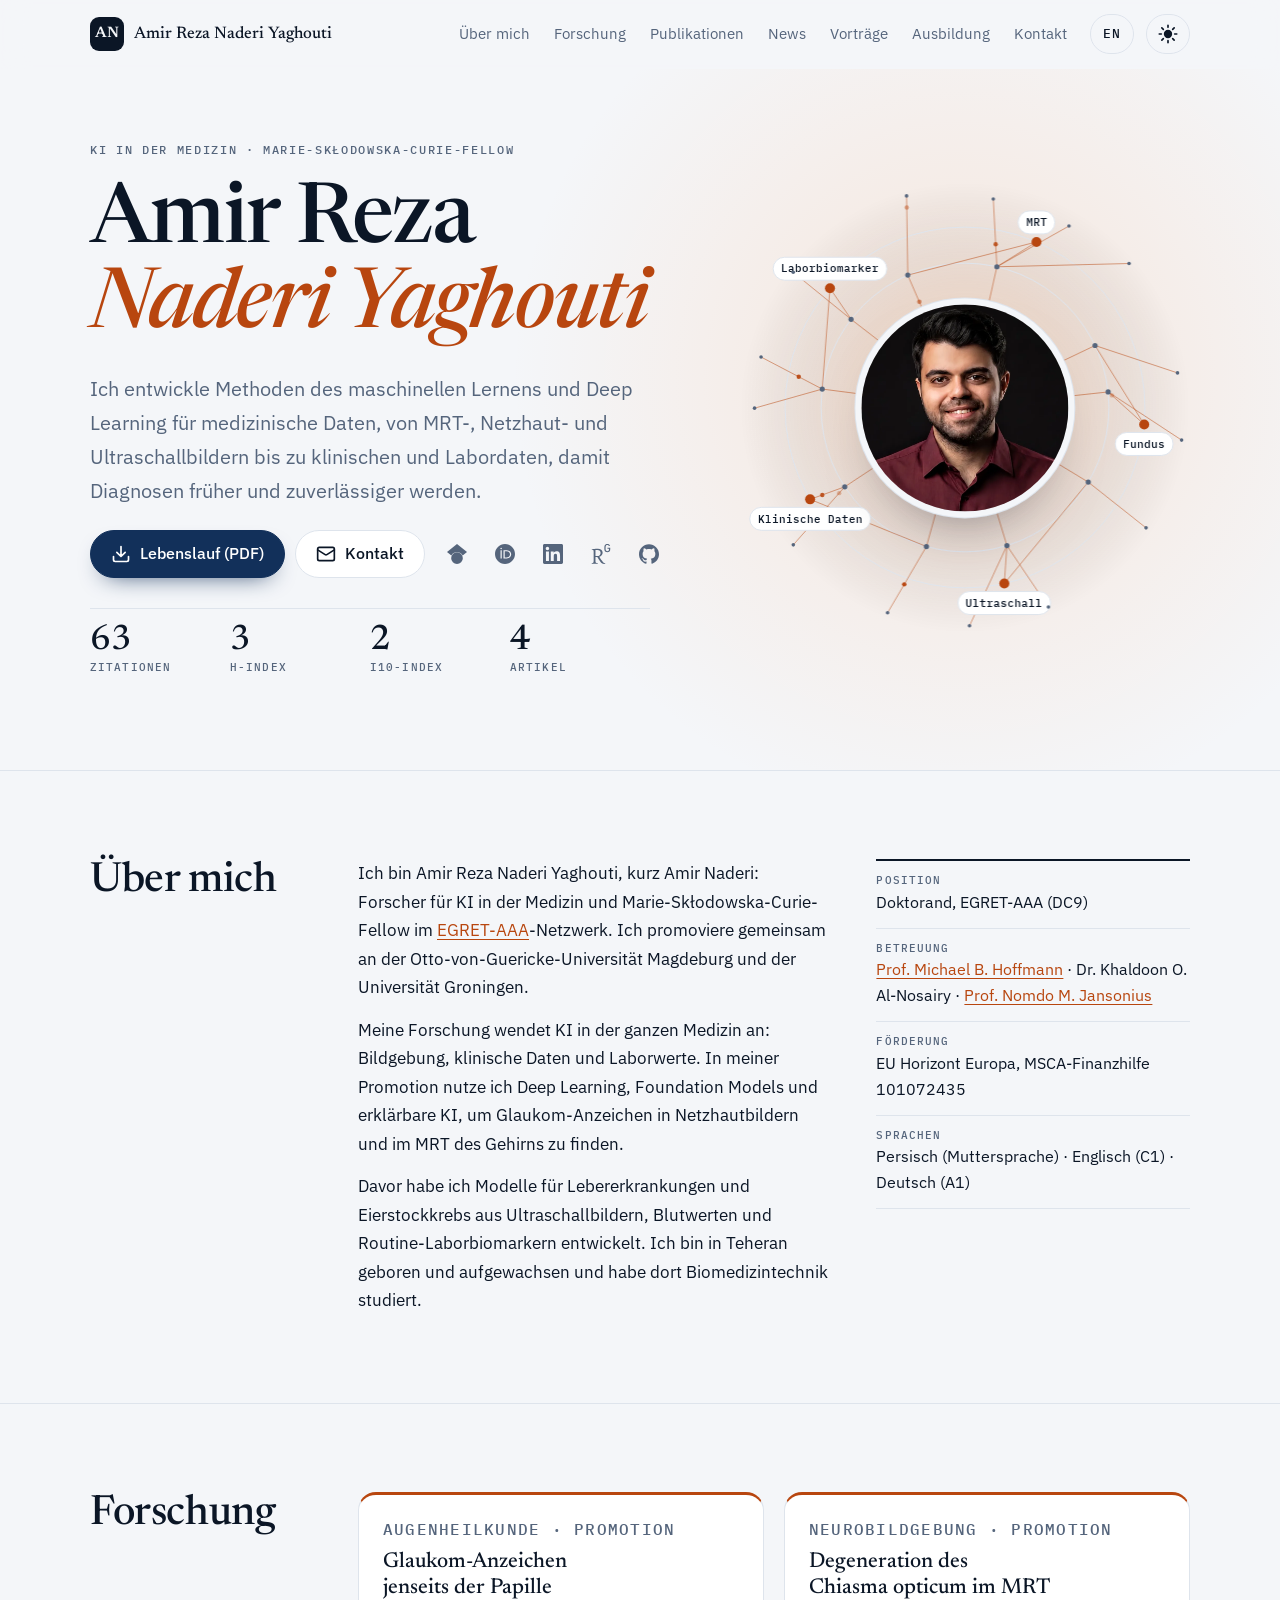
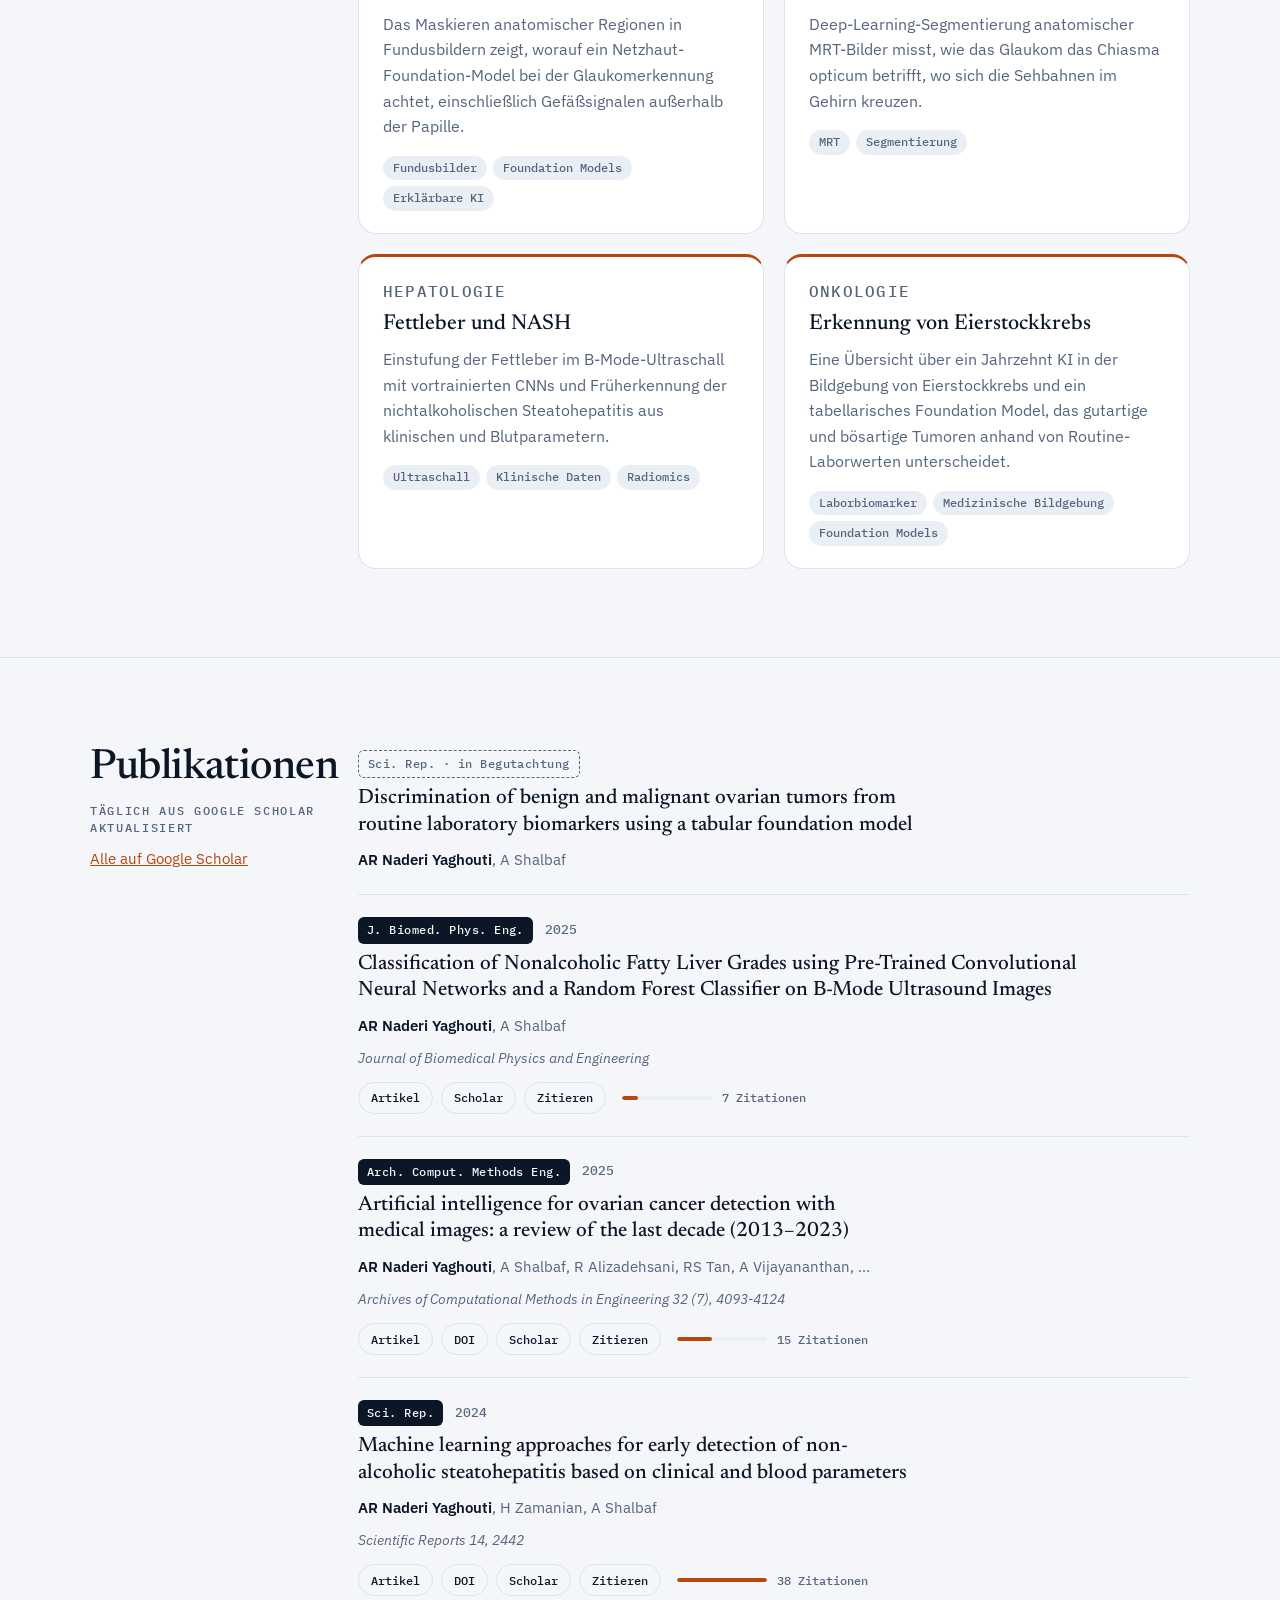
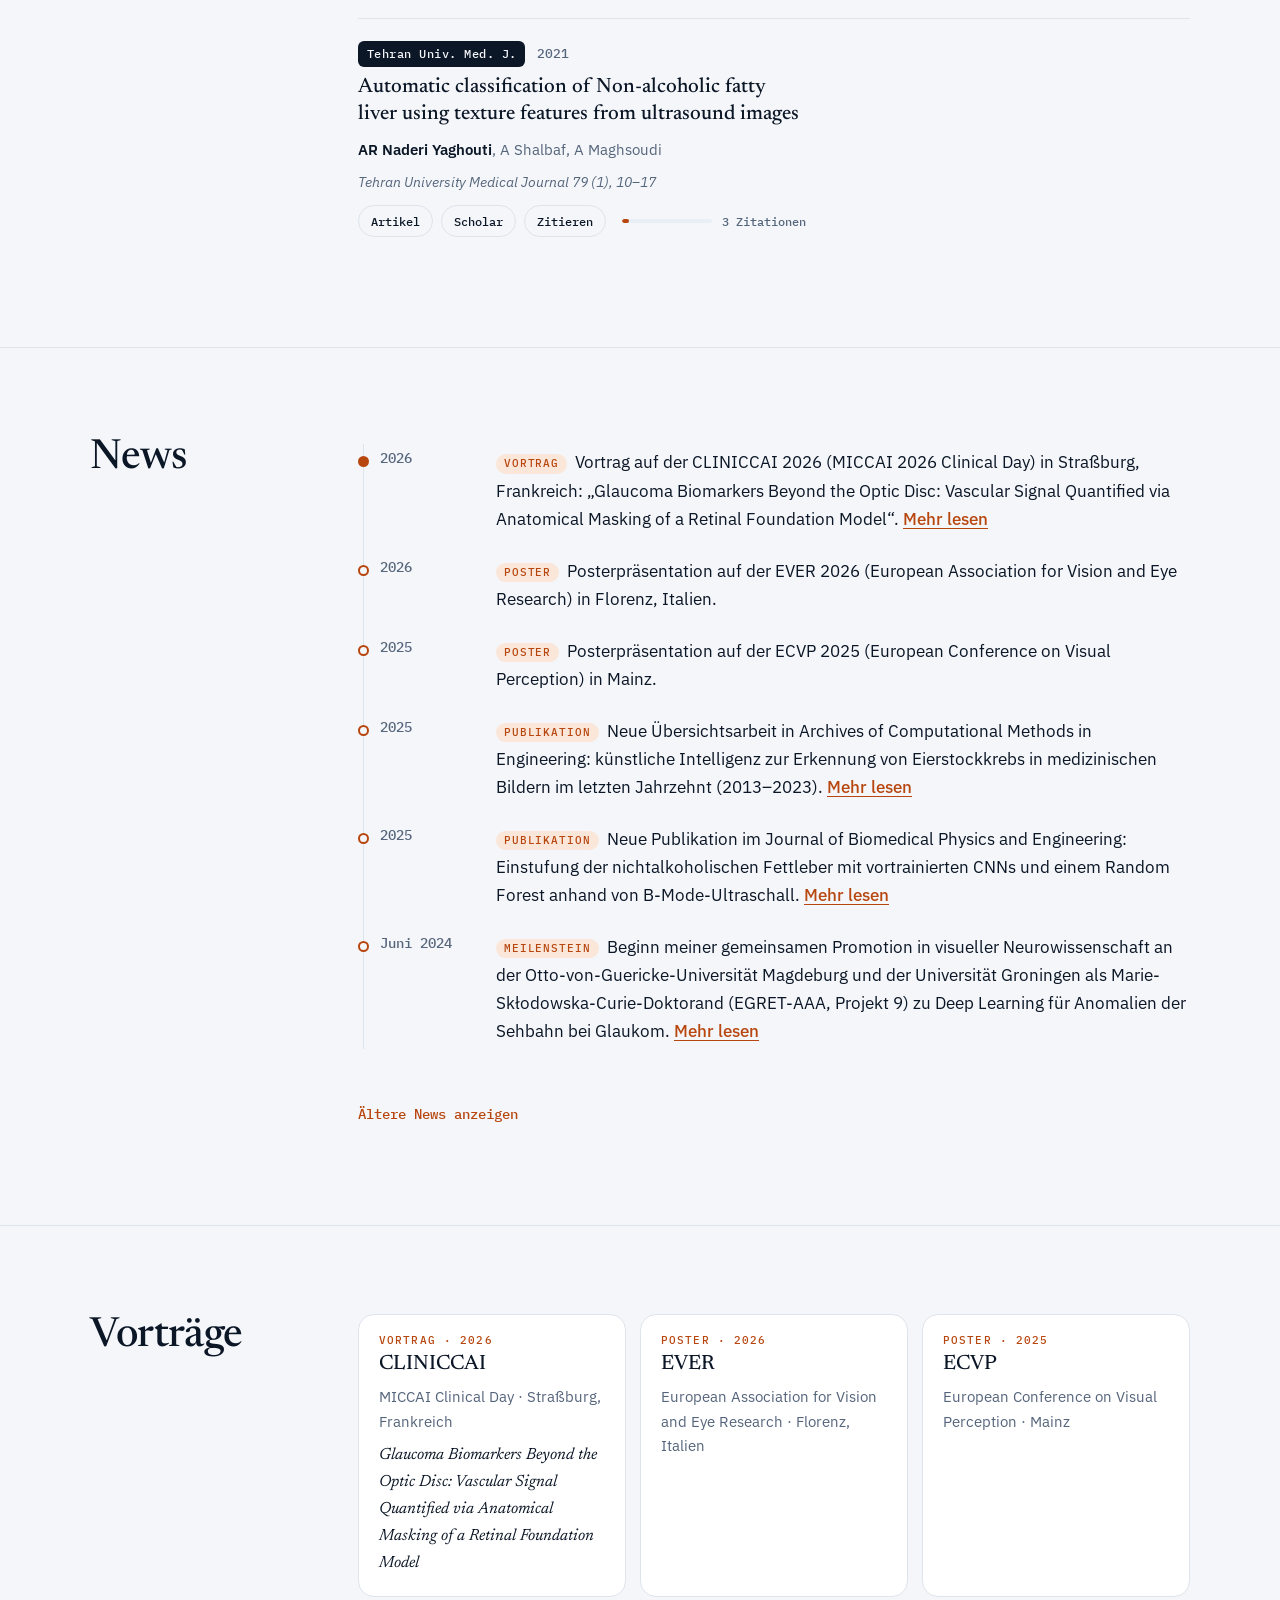
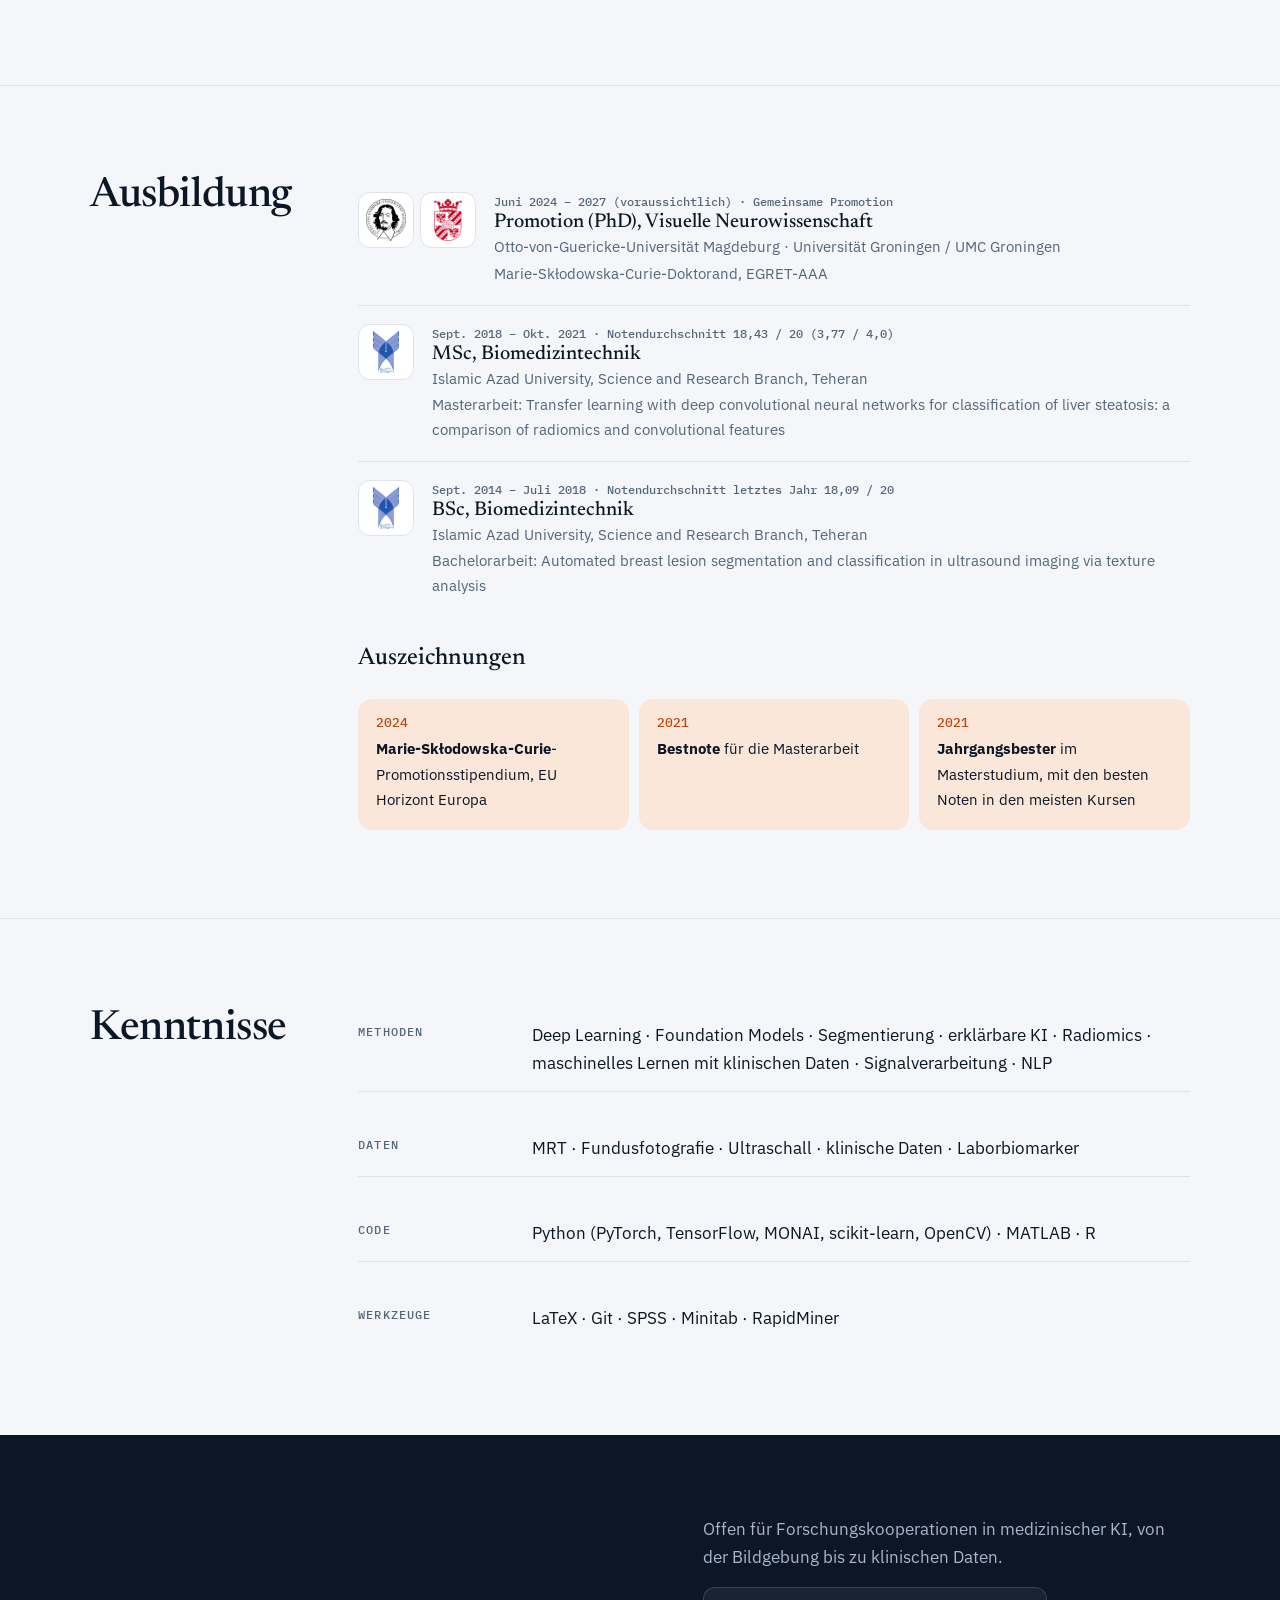
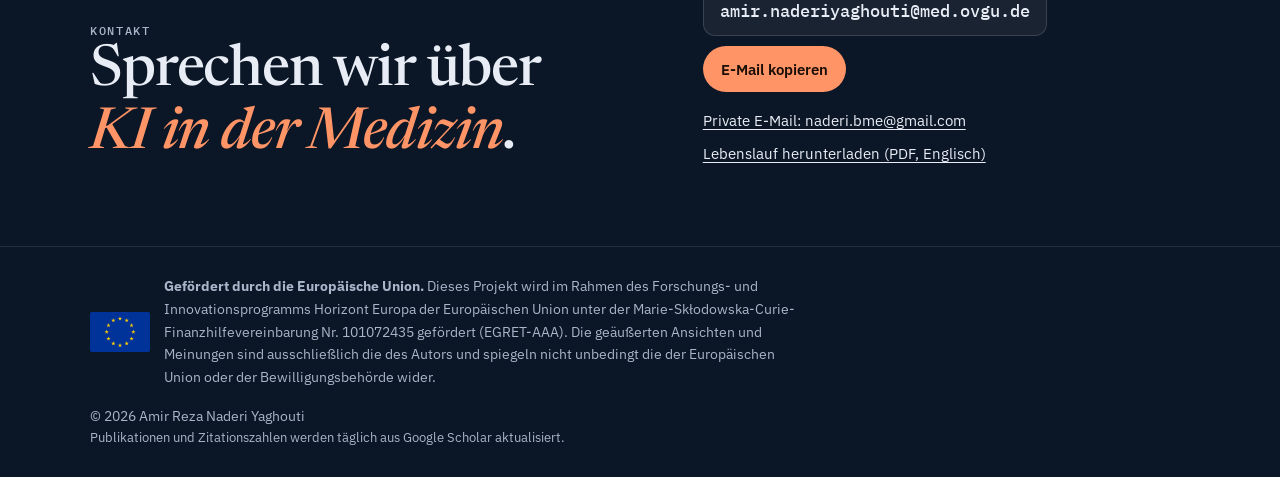
==== commit 61d33db9: "Redesign the site: AI-in-medicine hero network, cleaner sections, motion - Hero: portrait at the cen" ====
--- a/de/index.html
+++ b/de/index.html
@@ -2,9 +2,9 @@
 <html lang="de">
 <head>
   <meta charset="utf-8">
-  <meta name="viewport" content="width=device-width, initial-scale=1">
-  <title>Amir Reza Naderi Yaghouti | Doktorand für medizinische KI</title>
-  <meta name="description" content="Amir Reza Naderi Yaghouti (Amir Naderi), Marie-Skłodowska-Curie-Fellow und Doktorand an der Otto-von-Guericke-Universität Magdeburg und der Universität Groningen. Deep Learning für Glaukom, Netzhautbildgebung und MRT. Publikationen, Lebenslauf und Kontakt.">
+  <meta name="viewport" content="width=device-width, initial-scale=1, viewport-fit=cover">
+  <title>Amir Reza Naderi Yaghouti – Forscher für KI in der Medizin</title>
+  <meta name="description" content="Amir Reza Naderi Yaghouti (Amir Naderi) forscht zu KI in der Medizin und ist Marie-Skłodowska-Curie-Fellow an der Otto-von-Guericke-Universität Magdeburg und der Universität Groningen. Maschinelles Lernen für medizinische Bild-, Klinik- und Labordaten.">
   <meta name="author" content="Amir Reza Naderi Yaghouti">
   <meta name="google-site-verification" content="YzLXueeyZpNn4xikbnm2FtjlU_SHx9mif4LPcGFMoCA">
   <meta name="robots" content="index, follow, max-image-preview:large">
@@ -15,8 +15,8 @@
   <link rel="alternate" hreflang="x-default" href="https://amirnaderi.com/">
   <meta property="og:type" content="profile">
   <meta property="og:site_name" content="Amir Reza Naderi Yaghouti">
-  <meta property="og:title" content="Amir Reza Naderi Yaghouti | Doktorand für medizinische KI">
-  <meta property="og:description" content="Doktorand in visueller Neurowissenschaft und biomedizinischer KI. Deep Learning, Computer Vision und medizinische Bildgebung für Glaukom.">
+  <meta property="og:title" content="Amir Reza Naderi Yaghouti – Forscher für KI in der Medizin">
+  <meta property="og:description" content="Maschinelles Lernen und Deep Learning für medizinische Daten: MRT-, Netzhaut- und Ultraschallbilder, klinische Daten und Laborbiomarker.">
   <meta property="og:url" content="https://amirnaderi.com/de/">
   <meta property="og:image" content="https://amirnaderi.com/assets/img/profile.jpg">
   <meta property="og:image:width" content="800">
@@ -27,8 +27,8 @@
   <meta property="profile:first_name" content="Amir Reza">
   <meta property="profile:last_name" content="Naderi Yaghouti">
   <meta name="twitter:card" content="summary_large_image">
-  <meta name="twitter:title" content="Amir Reza Naderi Yaghouti | Doktorand für medizinische KI">
-  <meta name="twitter:description" content="Doktorand in visueller Neurowissenschaft und biomedizinischer KI. Deep Learning, Computer Vision und medizinische Bildgebung für Glaukom.">
+  <meta name="twitter:title" content="Amir Reza Naderi Yaghouti – Forscher für KI in der Medizin">
+  <meta name="twitter:description" content="Maschinelles Lernen und Deep Learning für medizinische Daten: MRT-, Netzhaut- und Ultraschallbilder, klinische Daten und Laborbiomarker.">
   <meta name="twitter:image" content="https://amirnaderi.com/assets/img/profile.jpg">
   <script type="application/ld+json">
 {
@@ -55,7 +55,7 @@
   "@context": "https://schema.org",
   "@type": "ProfilePage",
   "url": "https://amirnaderi.com/de/",
-  "name": "Amir Reza Naderi Yaghouti | Doktorand für medizinische KI",
+  "name": "Amir Reza Naderi Yaghouti – Forscher für KI in der Medizin",
   "inLanguage": "de",
   "primaryImageOfPage": {
     "@type": "ImageObject",
@@ -81,7 +81,7 @@
     "url": "https://amirnaderi.com/",
     "image": "https://amirnaderi.com/assets/img/profile.jpg",
     "email": "mailto:naderi.bme@gmail.com",
-    "jobTitle": "Doktorand in visueller Neurowissenschaft und biomedizinischer KI",
+    "jobTitle": "Forscher für KI in der Medizin, Marie-Skłodowska-Curie-Doktorand",
     "affiliation": [
       {
         "@type": "CollegeOrUniversity",
@@ -99,13 +99,14 @@
       "name": "Islamic Azad University, Science and Research Branch"
     },
     "knowsAbout": [
+      "Artificial intelligence in medicine",
+      "Machine learning",
       "Deep learning",
-      "Computer vision",
       "Medical image analysis",
+      "Foundation models",
+      "Explainable AI",
       "Glaucoma",
-      "Visual neuroscience",
-      "Biomedical engineering",
-      "Explainable AI"
+      "Biomedical engineering"
     ],
     "sameAs": [
       "https://www.linkedin.com/in/amirnaderiy",
@@ -163,7 +164,7 @@
 }
   </script>
 <!-- /AUTO:HEAD -->
-  <meta name="theme-color" content="#1E3A5F">
+  <meta name="theme-color" content="#0B1626">
   <link rel="icon" href="/favicon.ico" sizes="48x48">
   <link rel="icon" href="/favicon.svg" type="image/svg+xml">
   <link rel="icon" href="/favicon-96.png" type="image/png" sizes="96x96">
@@ -171,7 +172,7 @@
   <link rel="manifest" href="/site.webmanifest">
   <link rel="preconnect" href="https://fonts.googleapis.com">
   <link rel="preconnect" href="https://fonts.gstatic.com" crossorigin>
-  <link rel="stylesheet" href="https://fonts.googleapis.com/css2?family=Atkinson+Hyperlegible:ital,wght@0,400;0,700;1,400&family=Crimson+Pro:wght@500;600;700&display=swap">
+  <link rel="stylesheet" href="https://fonts.googleapis.com/css2?family=Newsreader:ital,opsz,wght@0,6..72,400;0,6..72,500;0,6..72,600;1,6..72,400;1,6..72,500&family=IBM+Plex+Sans:wght@400;500;600&family=IBM+Plex+Mono:wght@400;500&display=swap">
   <link rel="stylesheet" href="../assets/css/style.css">
   <script>
     // Apply the saved theme before first paint to avoid a flash.
@@ -187,153 +188,92 @@
     <symbol id="i-orcid" viewBox="0 0 24 24"><path fill="currentColor" d="M12 0C5.372 0 0 5.372 0 12s5.372 12 12 12 12-5.372 12-12S18.628 0 12 0zM7.369 4.378c.525 0 .947.431.947.947s-.422.947-.947.947a.95.95 0 0 1-.947-.947c0-.525.422-.947.947-.947zm-.722 3.038h1.444v10.041H6.647V7.416zm3.562 0h3.9c3.712 0 5.344 2.653 5.344 5.025 0 2.578-2.016 5.025-5.325 5.025h-3.919V7.416zm1.444 1.303v7.444h2.297c3.272 0 4.022-2.484 4.022-3.722 0-2.016-1.284-3.722-4.097-3.722h-2.222z"/></symbol>
     <symbol id="i-download" viewBox="0 0 24 24"><path fill="none" stroke="currentColor" stroke-width="2" stroke-linecap="round" stroke-linejoin="round" d="M21 15v4a2 2 0 0 1-2 2H5a2 2 0 0 1-2-2v-4M7 10l5 5 5-5M12 15V3"/></symbol>
     <symbol id="i-mail" viewBox="0 0 24 24"><g fill="none" stroke="currentColor" stroke-width="2" stroke-linecap="round" stroke-linejoin="round"><rect x="2" y="4" width="20" height="16" rx="2"/><path d="m22 7-8.97 5.7a1.94 1.94 0 0 1-2.06 0L2 7"/></g></symbol>
-    <symbol id="i-pin" viewBox="0 0 24 24"><g fill="none" stroke="currentColor" stroke-width="2" stroke-linecap="round" stroke-linejoin="round"><path d="M20 10c0 6-8 12-8 12s-8-6-8-12a8 8 0 0 1 16 0Z"/><circle cx="12" cy="10" r="3"/></g></symbol>
-    <symbol id="i-sun" viewBox="0 0 24 24"><g fill="none" stroke="currentColor" stroke-width="2" stroke-linecap="round" stroke-linejoin="round"><circle cx="12" cy="12" r="4"/><path d="M12 2v2M12 20v2M4.93 4.93l1.41 1.41M17.66 17.66l1.41 1.41M2 12h2M20 12h2M6.34 17.66l-1.41 1.41M19.07 4.93l-1.41 1.41"/></g></symbol>
-    <symbol id="i-moon" viewBox="0 0 24 24"><path fill="none" stroke="currentColor" stroke-width="2" stroke-linecap="round" stroke-linejoin="round" d="M12 3a6 6 0 0 0 9 9 9 9 0 1 1-9-9Z"/></symbol>
-    <symbol id="i-menu" viewBox="0 0 24 24"><path fill="none" stroke="currentColor" stroke-width="2" stroke-linecap="round" d="M4 6h16M4 12h16M4 18h16"/></symbol>
-    <symbol id="i-arrow" viewBox="0 0 24 24"><path fill="none" stroke="currentColor" stroke-width="2" stroke-linecap="round" stroke-linejoin="round" d="M7 17 17 7M7 7h10v10"/></symbol>
+    <symbol id="i-menu" viewBox="0 0 24 24"><path fill="none" stroke="currentColor" stroke-width="2" stroke-linecap="round" d="M4 7h16M4 12h16M4 17h16"/></symbol>
   </svg>
-
   <a class="skip-link" href="#main">Zum Inhalt springen</a>
 
-  <header class="site-header">
-    <div class="container header-inner">
-      <a class="brand" href="#top" aria-label="Amir Reza Naderi Yaghouti – nach oben">A. R. Naderi Yaghouti</a>
-      <nav aria-label="Hauptnavigation">
-        <button class="icon-btn menu-btn" type="button" aria-expanded="false" aria-controls="nav-links" aria-label="Menü öffnen">
-          <svg class="icon" aria-hidden="true"><use href="#i-menu"/></svg>
-        </button>
-        <ul id="nav-links" class="nav-links">
-          <li><a href="#about">Über mich</a></li>
-          <li><a href="#news">News</a></li>
-          <li><a href="#publications">Publikationen</a></li>
-          <li><a href="#research">Forschung</a></li>
-          <li><a href="#talks">Vorträge</a></li>
-          <li><a href="#education">Ausbildung</a></li>
-          <li><a href="#contact">Kontakt</a></li>
-        </ul>
-      </nav>
-      <a class="lang-switch" href="../" hreflang="en" lang="en" data-lang="en" aria-label="English version">EN</a>
-      <button class="icon-btn theme-btn" type="button" aria-label="Dunkles Design aktivieren">
-        <svg class="icon icon-moon" aria-hidden="true"><use href="#i-moon"/></svg>
-        <svg class="icon icon-sun" aria-hidden="true"><use href="#i-sun"/></svg>
+  <header class="nav">
+    <div class="wrap">
+      <a class="mark" href="#top" aria-label="Nach oben"><b>AN</b><span>Amir Reza Naderi Yaghouti</span></a>
+      <nav class="links" id="nav-links" aria-label="Hauptnavigation"><a href="#about">Über mich</a><a href="#research">Forschung</a><a href="#publications">Publikationen</a><a href="#news">News</a><a href="#talks">Vorträge</a><a href="#education">Ausbildung</a><a href="#contact">Kontakt</a><span class="bar" aria-hidden="true"></span></nav>
+      <a class="chip-btn lang-switch" href="../" hreflang="en" lang="en" data-lang="en" aria-label="English version">EN</a>
+      <button class="chip-btn theme-btn" type="button" aria-label="Dunkles Design aktivieren">
+        <svg viewBox="0 0 24 24" aria-hidden="true"><mask id="moon-mask"><rect width="24" height="24" fill="#fff"/><circle class="bite" cx="30" cy="-6" r="7" fill="#000"/></mask><circle class="sun-core" cx="12" cy="12" r="5" fill="currentColor" mask="url(#moon-mask)"/><g class="rays" stroke="currentColor" stroke-width="2" stroke-linecap="round"><path d="M12 1.5v2.5M12 20v2.5M1.5 12h2.5M20 12h2.5M4.6 4.6l1.8 1.8M17.6 17.6l1.8 1.8M4.6 19.4l1.8-1.8M17.6 6.4l1.8-1.8"/></g></svg>
       </button>
+      <button class="chip-btn menu-btn" type="button" aria-expanded="false" aria-controls="nav-links" aria-label="Menü öffnen"><svg class="icon" aria-hidden="true"><use href="#i-menu"/></svg></button>
     </div>
   </header>
 
   <main id="main">
-    <!-- ============ HERO ============ -->
-    <section id="top" class="hero container">
-      <div class="portrait">
-        <span class="portrait-fallback" aria-hidden="true">AN</span>
-        <!-- Photo: assets/img/profile.webp + profile.jpg (4:5 portrait, 800×1000 px). -->
-        <picture>
-          <source srcset="../assets/img/profile.webp" type="image/webp">
-          <img src="../assets/img/profile.jpg" alt="Porträt von Amir Reza Naderi Yaghouti" width="800" height="1000" fetchpriority="high" onerror="this.closest('picture').remove()">
-        </picture>
-      </div>
-      <div class="hero-text">
-        <p class="eyebrow">Marie-Skłodowska-Curie-Fellow · Doktorand in visueller Neurowissenschaft</p>
-        <h1>Amir Reza Naderi Yaghouti</h1>
-        <p class="lead">
-          Ich entwickle Deep-Learning- und Computer-Vision-Methoden für die medizinische Bildgebung,
-          derzeit mit Fokus auf der Erkennung von Anomalien der Sehbahn bei Glaukom und seltenen Patientengruppen.
-        </p>
-        <p class="affiliation">
-          <svg class="icon" aria-hidden="true"><use href="#i-pin"/></svg>
-          <span>Gemeinsame Promotion · Otto-von-Guericke-Universität Magdeburg &amp; Universität Groningen (Niederlande)</span>
-        </p>
-        <ul class="profile-links" aria-label="Profile">
-          <li><a class="btn btn-primary" href="../assets/cv/Amir-Reza-Naderi-Yaghouti-CV.pdf" download><svg class="icon" aria-hidden="true"><use href="#i-download"/></svg>Lebenslauf (PDF)</a></li>
-          <li><a class="btn" href="https://scholar.google.com/citations?user=WmUoRTsAAAAJ&amp;hl=de" target="_blank" rel="noopener"><svg class="icon" aria-hidden="true"><use href="#i-scholar"/></svg>Google Scholar</a></li>
-          <li><a class="btn" href="https://orcid.org/0000-0002-9269-8084" target="_blank" rel="noopener"><svg class="icon icon-orcid" aria-hidden="true"><use href="#i-orcid"/></svg>ORCID</a></li>
-          <li><a class="btn" href="https://www.linkedin.com/in/amirnaderiy" target="_blank" rel="noopener"><svg class="icon" aria-hidden="true"><use href="#i-linkedin"/></svg>LinkedIn</a></li>
-          <li><a class="btn" href="https://www.researchgate.net/profile/Amir-Reza-Naderi-Yaghouti" target="_blank" rel="noopener"><svg class="icon" aria-hidden="true"><use href="#i-researchgate"/></svg>ResearchGate</a></li>
-          <li><a class="btn" href="https://github.com/Amirnaderiy" target="_blank" rel="noopener"><svg class="icon" aria-hidden="true"><use href="#i-github"/></svg>GitHub</a></li>
-          <li><a class="btn" href="mailto:naderi.bme@gmail.com"><svg class="icon" aria-hidden="true"><use href="#i-mail"/></svg>E-Mail</a></li>
-        </ul>
-        <dl class="stats" aria-label="Forschungskennzahlen">
+    <section class="hero" id="top">
+      <div class="wrap">
+        <div class="hero-text">
+          <p class="label rise">KI in der Medizin · Marie-Skłodowska-Curie-Fellow</p>
+          <h1 class="rise d1">Amir Reza <em>Naderi Yaghouti</em></h1>
+          <p class="lead rise d2">Ich entwickle Methoden des maschinellen Lernens und Deep Learning für medizinische Daten, von MRT-, Netzhaut- und Ultraschallbildern bis zu klinischen und Labordaten, damit Diagnosen früher und zuverlässiger werden.</p>
+          <div class="cta rise d3">
+            <a class="btn btn-solid" href="../assets/cv/Amir-Reza-Naderi-Yaghouti-CV.pdf" download><svg class="icon" aria-hidden="true"><use href="#i-download"/></svg>Lebenslauf (PDF)</a>
+            <a class="btn" href="#contact"><svg class="icon" aria-hidden="true"><use href="#i-mail"/></svg>Kontakt</a>
+            <div class="icons" aria-label="Profile">
+              <a href="https://scholar.google.com/citations?user=WmUoRTsAAAAJ" target="_blank" rel="noopener" aria-label="Google Scholar" title="Google Scholar"><svg class="icon" aria-hidden="true"><use href="#i-scholar"/></svg></a>
+              <a href="https://orcid.org/0000-0002-9269-8084" target="_blank" rel="noopener" aria-label="ORCID" title="ORCID"><svg class="icon" aria-hidden="true"><use href="#i-orcid"/></svg></a>
+              <a href="https://www.linkedin.com/in/amirnaderiy" target="_blank" rel="noopener" aria-label="LinkedIn" title="LinkedIn"><svg class="icon" aria-hidden="true"><use href="#i-linkedin"/></svg></a>
+              <a href="https://www.researchgate.net/profile/Amir-Reza-Naderi-Yaghouti" target="_blank" rel="noopener" aria-label="ResearchGate" title="ResearchGate"><svg class="icon" aria-hidden="true"><use href="#i-researchgate"/></svg></a>
+              <a href="https://github.com/Amirnaderiy" target="_blank" rel="noopener" aria-label="GitHub" title="GitHub"><svg class="icon" aria-hidden="true"><use href="#i-github"/></svg></a>
+            </div>
+          </div>
+          <dl class="stats rise d4" aria-label="Google-Scholar-Kennzahlen">
 <!-- AUTO:STATS -->
-<div class="stat"><dt>Publikationen</dt><dd>4</dd></div>
-<div class="stat"><dt>Zitationen</dt><dd>63</dd></div>
-<div class="stat"><dt>h-Index</dt><dd>3</dd></div>
-<div class="stat"><dt>i10-Index</dt><dd>2</dd></div>
+<div><dt>Zitationen</dt><dd>63</dd></div>
+<div><dt>h-Index</dt><dd>3</dd></div>
+<div><dt>i10-Index</dt><dd>2</dd></div>
+<div><dt>Artikel</dt><dd>4</dd></div>
 <!-- /AUTO:STATS -->
-        </dl>
-      </div>
-    </section>
-
-    <!-- ============ ABOUT ============ -->
-    <section id="about" class="section container">
-      <h2>Über mich</h2>
-      <div class="prose">
-        <p>
-          Ich bin Amir Reza Naderi Yaghouti, kurz Amir Naderi, Marie-Skłodowska-Curie-Doktorand im
-          <a href="https://www.egret-aaa.eu/project-9/" target="_blank" rel="noopener">EGRET-AAA</a>-Netzwerk
-          und promoviere gemeinsam an der Otto-von-Guericke-Universität Magdeburg und der Universität Groningen
-          in visueller Neurowissenschaft. In Magdeburg arbeite ich an der Universitätsaugenklinik, betreut von
-          <a href="http://www.med.ovgu.de/augenklinik/vpl/" target="_blank" rel="noopener">Prof. Michael B. Hoffmann</a> und Dr. Khaldoon O. Al-Nosairy; in Groningen arbeite ich mit
-          <a href="https://www.nomdo.nl" target="_blank" rel="noopener">Prof. Nomdo M. Jansonius</a>.
-        </p>
-        <p>
-          In meiner Forschung nutze ich Deep Learning und Computer Vision, um intelligente, datengestützte
-          Diagnosewerkzeuge zu entwickeln. Vor dem Glaukom habe ich zu maschinellem Lernen bei Lebererkrankungen
-          geforscht: zur Einstufung der nichtalkoholischen Fettlebererkrankung anhand von Ultraschallbildern und zur
-          Erkennung der nichtalkoholischen Steatohepatitis aus klinischen und Blutparametern. Ich bin in Teheran
-          geboren und aufgewachsen und habe dort meinen Bachelor und Master in Biomedizintechnik abgeschlossen.
-        </p>
-      </div>
-      <h3 class="subhead">Forschungsinteressen</h3>
-      <ul class="chips">
-        <li>Medizinische Bildanalyse</li>
-        <li>Glaukom &amp; Sehnervenkopf</li>
-        <li>Anomalien der Sehbahn</li>
-        <li>Deep learning</li>
-        <li>Computer vision</li>
-        <li>Erklärbare &amp; vertrauenswürdige KI</li>
-        <li>Biomarker-Forschung</li>
-        <li>Ultraschallbildgebung</li>
-      </ul>
-    </section>
-
-    <!-- ============ NEWS (auto + data/news.json) ============ -->
-    <section id="news" class="section container">
-      <h2>News</h2>
-<!-- AUTO:NEWS -->
-<ol class="news-list">
-<li class="news-item"><time datetime="2026">2026</time><p>Vortrag auf der CLINICCAI 2026 (MICCAI 2026 Clinical Day) in Straßburg, Frankreich: „Glaucoma Biomarkers Beyond the Optic Disc: Vascular Signal Quantified via Anatomical Masking of a Retinal Foundation Model“. <a class="inline-link" href="https://conferences.miccai.org/2026/en/CLINICAL-DAY.html" target="_blank" rel="noopener">Mehr lesen<span class="sr-only"> (öffnet in neuem Tab)</span></a></p></li>
-<li class="news-item"><time datetime="2026">2026</time><p>Posterpräsentation auf der EVER 2026 (European Association for Vision and Eye Research) in Florenz, Italien.</p></li>
-<li class="news-item"><time datetime="2025">2025</time><p>Posterpräsentation auf der ECVP 2025 (European Conference on Visual Perception) in Mainz.</p></li>
-<li class="news-item"><time datetime="2025">2025</time><p>Neue Übersichtsarbeit in Archives of Computational Methods in Engineering: künstliche Intelligenz zur Erkennung von Eierstockkrebs in medizinischen Bildern im letzten Jahrzehnt (2013–2023). <a class="inline-link" href="https://link.springer.com/article/10.1007/s11831-025-10268-x" target="_blank" rel="noopener">Mehr lesen<span class="sr-only"> (öffnet in neuem Tab)</span></a></p></li>
-<li class="news-item"><time datetime="2025">2025</time><p>Neue Publikation im Journal of Biomedical Physics and Engineering: Einstufung der nichtalkoholischen Fettleber mit vortrainierten CNNs und einem Random Forest anhand von B-Mode-Ultraschall. <a class="inline-link" href="https://jbpe.sums.ac.ir/article_49907.html" target="_blank" rel="noopener">Mehr lesen<span class="sr-only"> (öffnet in neuem Tab)</span></a></p></li>
-<li class="news-item"><time datetime="2024-06">Juni 2024</time><p>Beginn meiner gemeinsamen Promotion in visueller Neurowissenschaft an der Otto-von-Guericke-Universität Magdeburg und der Universität Groningen als Marie-Skłodowska-Curie-Doktorand (EGRET-AAA, Projekt 9) zu Deep Learning für Anomalien der Sehbahn bei Glaukom. <a class="inline-link" href="https://www.egret-aaa.eu/project-9/" target="_blank" rel="noopener">Mehr lesen<span class="sr-only"> (öffnet in neuem Tab)</span></a></p></li>
-</ol>
-<details class="more"><summary>Ältere News anzeigen</summary><ol class="news-list">
-<li class="news-item"><time datetime="2024-01">Jan. 2024</time><p>Neue Publikation in Scientific Reports: Machine-Learning-Ansätze zur Früherkennung der nichtalkoholischen Steatohepatitis (NASH) aus klinischen und Blutparametern. <a class="inline-link" href="https://www.nature.com/articles/s41598-024-51741-0" target="_blank" rel="noopener">Mehr lesen<span class="sr-only"> (öffnet in neuem Tab)</span></a></p></li>
-</ol></details>
-<!-- /AUTO:NEWS -->
-    </section>
-
-    <!-- ============ PUBLICATIONS (auto from Google Scholar) ============ -->
-    <section id="publications" class="section container">
-      <div class="section-head">
-        <h2>Publikationen</h2>
-        <a class="inline-link" href="https://scholar.google.com/citations?user=WmUoRTsAAAAJ&amp;hl=de" target="_blank" rel="noopener">
-          Vollständige Liste auf Google Scholar <svg class="icon icon-sm" aria-hidden="true"><use href="#i-arrow"/></svg>
-        </a>
-      </div>
+          </dl>
+        </div>
+        <div class="disc rise d2">
+          <canvas id="net" aria-hidden="true" data-labels="MRT|Fundus|Ultraschall|Klinische Daten|Laborbiomarker"></canvas>
+          <div class="photo">
+            <picture>
+              <source srcset="../assets/img/profile.webp" type="image/webp">
+              <img src="../assets/img/profile.jpg" alt="Porträt von Amir Reza Naderi Yaghouti" width="800" height="1000" fetchpriority="high">
+            </picture>
+          </div>
+        </div>
+      </div>
+    </section>
+
+    <section class="section" id="about">
+      <div class="wrap">
+        <div class="sec-head"><h2>Über mich</h2></div>
+        <div class="sec-body about reveal">
+          <div class="prose"><p>Ich bin Amir Reza Naderi Yaghouti, kurz Amir Naderi: Forscher für KI in der Medizin und Marie-Skłodowska-Curie-Fellow im <a href="https://www.egret-aaa.eu/project-9/" target="_blank" rel="noopener">EGRET-AAA</a>-Netzwerk. Ich promoviere gemeinsam an der Otto-von-Guericke-Universität Magdeburg und der Universität Groningen.</p><p>Meine Forschung wendet KI in der ganzen Medizin an: Bildgebung, klinische Daten und Laborwerte. In meiner Promotion nutze ich Deep Learning, Foundation Models und erklärbare KI, um Glaukom-Anzeichen in Netzhautbildern und im MRT des Gehirns zu finden.</p><p>Davor habe ich Modelle für Lebererkrankungen und Eierstockkrebs aus Ultraschallbildern, Blutwerten und Routine-Laborbiomarkern entwickelt. Ich bin in Teheran geboren und aufgewachsen und habe dort Biomedizintechnik studiert.</p></div>
+          <dl class="facts"><div><dt>Position</dt><dd>Doktorand, EGRET-AAA (DC9)</dd></div><div><dt>Betreuung</dt><dd><a href="http://www.med.ovgu.de/augenklinik/vpl/" target="_blank" rel="noopener">Prof. Michael B. Hoffmann</a> · Dr. Khaldoon O. Al-Nosairy · <a href="https://www.nomdo.nl" target="_blank" rel="noopener">Prof. Nomdo M. Jansonius</a></dd></div><div><dt>Förderung</dt><dd>EU Horizont Europa, MSCA-Finanzhilfe 101072435</dd></div><div><dt>Sprachen</dt><dd>Persisch (Muttersprache) · Englisch (C1) · Deutsch (A1)</dd></div></dl>
+        </div>
+      </div>
+    </section>
+
+    <section class="section" id="research">
+      <div class="wrap">
+        <div class="sec-head"><h2>Forschung</h2></div>
+        <div class="sec-body"><div class="projects"><article class="project reveal"><p class="where">Augenheilkunde · Promotion</p><h3>Glaukom-Anzeichen jenseits der Papille</h3><p>Das Maskieren anatomischer Regionen in Fundusbildern zeigt, worauf ein Netzhaut-Foundation-Model bei der Glaukomerkennung achtet, einschließlich Gefäßsignalen außerhalb der Papille.</p><ul class="mods"><li>Fundusbilder</li><li>Foundation Models</li><li>Erklärbare KI</li></ul></article><article class="project reveal"><p class="where">Neurobildgebung · Promotion</p><h3>Degeneration des Chiasma opticum im MRT</h3><p>Deep-Learning-Segmentierung anatomischer MRT-Bilder misst, wie das Glaukom das Chiasma opticum betrifft, wo sich die Sehbahnen im Gehirn kreuzen.</p><ul class="mods"><li>MRT</li><li>Segmentierung</li></ul></article><article class="project reveal"><p class="where">Hepatologie</p><h3>Fettleber und NASH</h3><p>Einstufung der Fettleber im B-Mode-Ultraschall mit vortrainierten CNNs und Früherkennung der nichtalkoholischen Steatohepatitis aus klinischen und Blutparametern.</p><ul class="mods"><li>Ultraschall</li><li>Klinische Daten</li><li>Radiomics</li></ul></article><article class="project reveal"><p class="where">Onkologie</p><h3>Erkennung von Eierstockkrebs</h3><p>Eine Übersicht über ein Jahrzehnt KI in der Bildgebung von Eierstockkrebs und ein tabellarisches Foundation Model, das gutartige und bösartige Tumoren anhand von Routine-Laborwerten unterscheidet.</p><ul class="mods"><li>Laborbiomarker</li><li>Medizinische Bildgebung</li><li>Foundation Models</li></ul></article></div></div>
+      </div>
+    </section>
+
+    <section class="section" id="publications">
+      <div class="wrap">
+        <div class="sec-head"><h2>Publikationen</h2><p class="label">Täglich aus Google Scholar aktualisiert</p><a href="https://scholar.google.com/citations?user=WmUoRTsAAAAJ" target="_blank" rel="noopener">Alle auf Google Scholar</a></div>
+        <div class="sec-body">
 <!-- AUTO:PUBLICATIONS -->
-<h3 class="pub-year">In Begutachtung</h3><ol class="pub-list">
-<li class="pub"><span class="pub-title" lang="en">Discrimination of benign and malignant ovarian tumors from routine laboratory biomarkers using a tabular foundation model</span><p class="pub-authors"><strong>AR Naderi Yaghouti</strong>, A Shalbaf</p><p class="pub-venue"><span class="venue-tag">Sci. Rep.</span><em>Scientific Reports</em></p></li>
-</ol>
-<h3 class="pub-year">2025</h3><ol class="pub-list">
-<li class="pub"><a class="pub-title" href="https://jbpe.sums.ac.ir/article_49907.html" target="_blank" rel="noopener" lang="en">Classification of Nonalcoholic Fatty Liver Grades using Pre-Trained Convolutional Neural Networks and a Random Forest Classifier on B-Mode Ultrasound Images</a><p class="pub-authors"><strong>AR Naderi Yaghouti</strong>, A Shalbaf</p><p class="pub-venue"><span class="venue-tag">J. Biomed. Phys. Eng.</span><em>Journal of Biomedical Physics and Engineering</em><span class="badge">7× zitiert</span></p><div class="pub-links"><a class="pub-link" href="https://jbpe.sums.ac.ir/article_49907.html" target="_blank" rel="noopener">Artikel</a><a class="pub-link" href="https://scholar.google.com/citations?view_op=view_citation&amp;hl=en&amp;user=WmUoRTsAAAAJ&amp;pagesize=100&amp;sortby=pubdate&amp;citation_for_view=WmUoRTsAAAAJ:2osOgNQ5qMEC" target="_blank" rel="noopener">Scholar</a><details class="cite"><summary class="pub-link">Zitieren</summary><div class="cite-box"><pre><code>@article{naderiyaghouti2025classification,
+<ol class="pubs">
+<li class="pub reveal"><div class="pub-top"><span class="venue review">Sci. Rep. · in Begutachtung</span></div><h3 lang="en">Discrimination of benign and malignant ovarian tumors from routine laboratory biomarkers using a tabular foundation model</h3><p class="authors"><b>AR Naderi Yaghouti</b>, A Shalbaf</p></li>
+<li class="pub reveal"><div class="pub-top"><span class="venue">J. Biomed. Phys. Eng.</span><span class="yr">2025</span></div><h3 lang="en"><a href="https://jbpe.sums.ac.ir/article_49907.html" target="_blank" rel="noopener">Classification of Nonalcoholic Fatty Liver Grades using Pre-Trained Convolutional Neural Networks and a Random Forest Classifier on B-Mode Ultrasound Images</a></h3><p class="authors"><b>AR Naderi Yaghouti</b>, A Shalbaf</p><p class="venue-full">Journal of Biomedical Physics and Engineering</p><div class="pub-bottom"><a class="mini" href="https://jbpe.sums.ac.ir/article_49907.html" target="_blank" rel="noopener">Artikel</a><a class="mini" href="https://scholar.google.com/citations?view_op=view_citation&amp;hl=en&amp;user=WmUoRTsAAAAJ&amp;pagesize=100&amp;sortby=pubdate&amp;citation_for_view=WmUoRTsAAAAJ:2osOgNQ5qMEC" target="_blank" rel="noopener">Scholar</a><details class="cite"><summary class="mini">Zitieren</summary><div class="cite-box"><pre><code>@article{naderiyaghouti2025classification,
   title = {{Classification of Nonalcoholic Fatty Liver Grades using Pre-Trained Convolutional Neural Networks and a Random Forest Classifier on B-Mode Ultrasound Images}},
   author = {Naderi Yaghouti, A. R. and Shalbaf, A.},
   journal = {Journal of Biomedical Physics and Engineering},
   year = {2025}
-}</code></pre><button type="button" class="copy-btn" data-copied="Kopiert">BibTeX kopieren</button></div></details></div></li>
-<li class="pub"><a class="pub-title" href="https://link.springer.com/article/10.1007/s11831-025-10268-x" target="_blank" rel="noopener" lang="en">Artificial intelligence for ovarian cancer detection with medical images: a review of the last decade (2013–2023)</a><p class="pub-authors"><strong>AR Naderi Yaghouti</strong>, A Shalbaf, R Alizadehsani, RS Tan, A Vijayananthan, ...</p><p class="pub-venue"><span class="venue-tag">Arch. Comput. Methods Eng.</span><em>Archives of Computational Methods in Engineering 32 (7), 4093-4124</em><span class="badge">15× zitiert</span></p><div class="pub-links"><a class="pub-link" href="https://link.springer.com/article/10.1007/s11831-025-10268-x" target="_blank" rel="noopener">Artikel</a><a class="pub-link" href="https://doi.org/10.1007/s11831-025-10268-x" target="_blank" rel="noopener">DOI</a><a class="pub-link" href="https://scholar.google.com/citations?view_op=view_citation&amp;hl=en&amp;user=WmUoRTsAAAAJ&amp;pagesize=100&amp;sortby=pubdate&amp;citation_for_view=WmUoRTsAAAAJ:qjMakFHDy7sC" target="_blank" rel="noopener">Scholar</a><details class="cite"><summary class="pub-link">Zitieren</summary><div class="cite-box"><pre><code>@article{naderiyaghouti2025artificial,
+}</code></pre><button type="button" class="copy-btn" data-copied="Kopiert">BibTeX kopieren</button></div></details><span class="cites"><span class="meter"><i data-w="18"></i></span>7 Zitationen</span></div></li>
+<li class="pub reveal"><div class="pub-top"><span class="venue">Arch. Comput. Methods Eng.</span><span class="yr">2025</span></div><h3 lang="en"><a href="https://link.springer.com/article/10.1007/s11831-025-10268-x" target="_blank" rel="noopener">Artificial intelligence for ovarian cancer detection with medical images: a review of the last decade (2013–2023)</a></h3><p class="authors"><b>AR Naderi Yaghouti</b>, A Shalbaf, R Alizadehsani, RS Tan, A Vijayananthan, ...</p><p class="venue-full">Archives of Computational Methods in Engineering 32 (7), 4093-4124</p><div class="pub-bottom"><a class="mini" href="https://link.springer.com/article/10.1007/s11831-025-10268-x" target="_blank" rel="noopener">Artikel</a><a class="mini" href="https://doi.org/10.1007/s11831-025-10268-x" target="_blank" rel="noopener">DOI</a><a class="mini" href="https://scholar.google.com/citations?view_op=view_citation&amp;hl=en&amp;user=WmUoRTsAAAAJ&amp;pagesize=100&amp;sortby=pubdate&amp;citation_for_view=WmUoRTsAAAAJ:qjMakFHDy7sC" target="_blank" rel="noopener">Scholar</a><details class="cite"><summary class="mini">Zitieren</summary><div class="cite-box"><pre><code>@article{naderiyaghouti2025artificial,
   title = {{Artificial intelligence for ovarian cancer detection with medical images: a review of the last decade (2013–2023)}},
   author = {Naderi Yaghouti, A. R. and Shalbaf, A. and Alizadehsani, R. and Tan, R. S. and Vijayananthan, A. and others},
   journal = {Archives of Computational Methods in Engineering},
@@ -342,10 +282,8 @@
   pages = {4093--4124},
   year = {2025},
   doi = {10.1007/s11831-025-10268-x}
-}</code></pre><button type="button" class="copy-btn" data-copied="Kopiert">BibTeX kopieren</button></div></details></div></li>
-</ol>
-<h3 class="pub-year">2024</h3><ol class="pub-list">
-<li class="pub"><a class="pub-title" href="https://www.nature.com/articles/s41598-024-51741-0" target="_blank" rel="noopener" lang="en">Machine learning approaches for early detection of non-alcoholic steatohepatitis based on clinical and blood parameters</a><p class="pub-authors"><strong>AR Naderi Yaghouti</strong>, H Zamanian, A Shalbaf</p><p class="pub-venue"><span class="venue-tag">Sci. Rep.</span><em>Scientific Reports 14, 2442</em><span class="badge">38× zitiert</span></p><div class="pub-links"><a class="pub-link" href="https://www.nature.com/articles/s41598-024-51741-0" target="_blank" rel="noopener">Artikel</a><a class="pub-link" href="https://doi.org/10.1038/s41598-024-51741-0" target="_blank" rel="noopener">DOI</a><a class="pub-link" href="https://scholar.google.com/citations?view_op=view_citation&amp;hl=en&amp;user=WmUoRTsAAAAJ&amp;pagesize=100&amp;sortby=pubdate&amp;citation_for_view=WmUoRTsAAAAJ:d1gkVwhDpl0C" target="_blank" rel="noopener">Scholar</a><details class="cite"><summary class="pub-link">Zitieren</summary><div class="cite-box"><pre><code>@article{naderiyaghouti2024machine,
+}</code></pre><button type="button" class="copy-btn" data-copied="Kopiert">BibTeX kopieren</button></div></details><span class="cites"><span class="meter"><i data-w="39"></i></span>15 Zitationen</span></div></li>
+<li class="pub reveal"><div class="pub-top"><span class="venue">Sci. Rep.</span><span class="yr">2024</span></div><h3 lang="en"><a href="https://www.nature.com/articles/s41598-024-51741-0" target="_blank" rel="noopener">Machine learning approaches for early detection of non-alcoholic steatohepatitis based on clinical and blood parameters</a></h3><p class="authors"><b>AR Naderi Yaghouti</b>, H Zamanian, A Shalbaf</p><p class="venue-full">Scientific Reports 14, 2442</p><div class="pub-bottom"><a class="mini" href="https://www.nature.com/articles/s41598-024-51741-0" target="_blank" rel="noopener">Artikel</a><a class="mini" href="https://doi.org/10.1038/s41598-024-51741-0" target="_blank" rel="noopener">DOI</a><a class="mini" href="https://scholar.google.com/citations?view_op=view_citation&amp;hl=en&amp;user=WmUoRTsAAAAJ&amp;pagesize=100&amp;sortby=pubdate&amp;citation_for_view=WmUoRTsAAAAJ:d1gkVwhDpl0C" target="_blank" rel="noopener">Scholar</a><details class="cite"><summary class="mini">Zitieren</summary><div class="cite-box"><pre><code>@article{naderiyaghouti2024machine,
   title = {{Machine learning approaches for early detection of non-alcoholic steatohepatitis based on clinical and blood parameters}},
   author = {Naderi Yaghouti, A. R. and Zamanian, H. and Shalbaf, A.},
   journal = {Scientific Reports},
@@ -353,10 +291,8 @@
   pages = {2442},
   year = {2024},
   doi = {10.1038/s41598-024-51741-0}
-}</code></pre><button type="button" class="copy-btn" data-copied="Kopiert">BibTeX kopieren</button></div></details></div></li>
-</ol>
-<h3 class="pub-year">2021</h3><ol class="pub-list">
-<li class="pub"><a class="pub-title" href="https://tumj.tums.ac.ir/article-1-11130-en.html" target="_blank" rel="noopener" lang="en">Automatic classification of Non-alcoholic fatty liver using texture features from ultrasound images</a><p class="pub-authors"><strong>AR Naderi Yaghouti</strong>, A Shalbaf, A Maghsoudi</p><p class="pub-venue"><span class="venue-tag">Tehran Univ. Med. J.</span><em>Tehran University Medical Journal 79 (1), 10–17</em><span class="badge">3× zitiert</span></p><div class="pub-links"><a class="pub-link" href="https://tumj.tums.ac.ir/article-1-11130-en.html" target="_blank" rel="noopener">Artikel</a><a class="pub-link" href="https://scholar.google.com/citations?view_op=view_citation&amp;hl=en&amp;user=WmUoRTsAAAAJ&amp;pagesize=100&amp;sortby=pubdate&amp;citation_for_view=WmUoRTsAAAAJ:9yKSN-GCB0IC" target="_blank" rel="noopener">Scholar</a><details class="cite"><summary class="pub-link">Zitieren</summary><div class="cite-box"><pre><code>@article{naderiyaghouti2021automatic,
+}</code></pre><button type="button" class="copy-btn" data-copied="Kopiert">BibTeX kopieren</button></div></details><span class="cites"><span class="meter"><i data-w="100"></i></span>38 Zitationen</span></div></li>
+<li class="pub reveal"><div class="pub-top"><span class="venue">Tehran Univ. Med. J.</span><span class="yr">2021</span></div><h3 lang="en"><a href="https://tumj.tums.ac.ir/article-1-11130-en.html" target="_blank" rel="noopener">Automatic classification of Non-alcoholic fatty liver using texture features from ultrasound images</a></h3><p class="authors"><b>AR Naderi Yaghouti</b>, A Shalbaf, A Maghsoudi</p><p class="venue-full">Tehran University Medical Journal 79 (1), 10–17</p><div class="pub-bottom"><a class="mini" href="https://tumj.tums.ac.ir/article-1-11130-en.html" target="_blank" rel="noopener">Artikel</a><a class="mini" href="https://scholar.google.com/citations?view_op=view_citation&amp;hl=en&amp;user=WmUoRTsAAAAJ&amp;pagesize=100&amp;sortby=pubdate&amp;citation_for_view=WmUoRTsAAAAJ:9yKSN-GCB0IC" target="_blank" rel="noopener">Scholar</a><details class="cite"><summary class="mini">Zitieren</summary><div class="cite-box"><pre><code>@article{naderiyaghouti2021automatic,
   title = {{Automatic classification of Non-alcoholic fatty liver using texture features from ultrasound images}},
   author = {Naderi Yaghouti, A. R. and Shalbaf, A. and Maghsoudi, A.},
   journal = {Tehran University Medical Journal},
@@ -364,134 +300,85 @@
   number = {1},
   pages = {10--17},
   year = {2021}
-}</code></pre><button type="button" class="copy-btn" data-copied="Kopiert">BibTeX kopieren</button></div></details></div></li>
+}</code></pre><button type="button" class="copy-btn" data-copied="Kopiert">BibTeX kopieren</button></div></details><span class="cites"><span class="meter"><i data-w="8"></i></span>3 Zitationen</span></div></li>
 </ol>
 <!-- /AUTO:PUBLICATIONS -->
-    </section>
-
-    <!-- ============ RESEARCH ============ -->
-    <section id="research" class="section container">
-      <h2>Forschung</h2>
-      <p class="section-intro">Meine Promotion ist Teil von <a href="https://www.egret-aaa.eu/project-9/" target="_blank" rel="noopener">EGRET-AAA</a>, einem Marie-Skłodowska-Curie-Doktorandennetzwerk für Glaukomforschung, und verteilt sich auf Magdeburg und Groningen.</p>
-      <div class="project-grid">
-        <article class="card project">
-          <p class="kicker">Promotionsprojekt · Universitätsklinikum Groningen</p>
-          <h3 lang="en">Glaucomatous retinal changes beyond the optic disc, uncovered by deep learning on fundus images after targeted ablation of specific anatomical structures and regions</h3>
-          <p class="muted">Mit <a href="https://www.nomdo.nl" target="_blank" rel="noopener">Prof. Nomdo M. Jansonius</a></p>
-          <ul class="tags"><li>Fundusbildgebung</li><li>Deep Learning</li><li>Erklärbare KI</li></ul>
-        </article>
-        <article class="card project">
-          <p class="kicker">Promotionsprojekt · Otto-von-Guericke-Universität Magdeburg</p>
-          <h3 lang="en">Deep learning segmentation of anatomical MRI quantifies optic chiasm degeneration in glaucoma</h3>
-          <p class="muted">Mit <a href="http://www.med.ovgu.de/augenklinik/vpl/" target="_blank" rel="noopener">Prof. Michael B. Hoffmann</a> und Dr. Khaldoon O. Al-Nosairy</p>
-          <ul class="tags"><li>MRT</li><li>Segmentierung</li><li>Sehbahn</li></ul>
-        </article>
-      </div>
-      <h3 class="subhead">Frühere Forschung</h3>
-      <ol class="timeline">
-        <li class="entry">
-          <p class="entry-meta">Teheran, Iran</p>
-          <h3>Maschinelles Lernen für Lebererkrankungen und Eierstockkrebs</h3>
-          <p class="entry-org">In Zusammenarbeit mit Dr. Ahmad Shalbaf, Shahid Beheshti University</p>
-          <p>Deep-Learning- und Radiomics-Verfahren zur Einstufung der Fettlebererkrankung im Ultraschall, zur Früherkennung der nichtalkoholischen Steatohepatitis aus klinischen und Blutdaten sowie eine Übersichtsarbeit zu KI in der bildgestützten Erkennung von Eierstockkrebs. Veröffentlicht in Scientific Reports, Archives of Computational Methods in Engineering, dem Journal of Biomedical Physics and Engineering und dem Tehran University Medical Journal.</p>
-        </li>
-      </ol>
-    </section>
-
-    <!-- ============ TALKS ============ -->
-    <section id="talks" class="section container">
-      <h2>Vorträge &amp; Poster</h2>
-      <ol class="talk-list">
-        <li class="talk"><span class="talk-year">2026</span><span class="talk-type talk-oral">Vortrag</span><p><strong><a href="https://conferences.miccai.org/2026/en/CLINICAL-DAY.html" target="_blank" rel="noopener">CLINICCAI 2026</a></strong>, MICCAI 2026 Clinical Day<span class="muted"> · Straßburg, Frankreich</span><span class="talk-title" lang="en">Glaucoma Biomarkers Beyond the Optic Disc: Vascular Signal Quantified via Anatomical Masking of a Retinal Foundation Model</span></p></li>
-        <li class="talk"><span class="talk-year">2026</span><span class="talk-type">Poster</span><p><strong>EVER 2026</strong>, European Association for Vision and Eye Research<span class="muted"> · Florenz, Italien</span></p></li>
-        <li class="talk"><span class="talk-year">2025</span><span class="talk-type">Poster</span><p><strong>ECVP 2025</strong>, European Conference on Visual Perception<span class="muted"> · Mainz, Deutschland</span></p></li>
-      </ol>
-    </section>
-
-    <!-- ============ EDUCATION ============ -->
-    <section id="education" class="section container">
-      <h2>Ausbildung</h2>
-      <ol class="edu-list">
-        <li class="edu card">
-          <div class="edu-logos"><span class="logo-tile"><img src="../assets/img/logos/ovgu.png" alt="Logo der Otto-von-Guericke-Universität Magdeburg" width="181" height="192" loading="lazy"></span><span class="logo-tile"><img src="../assets/img/logos/groningen.png" alt="Logo der Universität Groningen" width="124" height="192" loading="lazy"></span></div>
-          <div class="edu-body">
-            <p class="entry-meta">Juni 2024 – 2027 (voraussichtlich) · Gemeinsame Promotion</p>
-            <h3>Promotion (PhD), Visuelle Neurowissenschaft</h3>
-            <p class="entry-org">Otto-von-Guericke-Universität Magdeburg, Deutschland</p>
-            <p class="entry-org">Universität Groningen · Universitätsklinikum Groningen, Niederlande</p>
-            <p class="edu-detail">Marie-Skłodowska-Curie-Doktorand, EGRET-AAA</p>
+        </div>
+      </div>
+    </section>
+
+    <section class="section" id="news">
+      <div class="wrap">
+        <div class="sec-head"><h2>News</h2></div>
+        <div class="sec-body reveal">
+<!-- AUTO:NEWS -->
+<ol class="timeline">
+<li><time datetime="2026">2026</time><p><span class="pill">Vortrag</span>Vortrag auf der CLINICCAI 2026 (MICCAI 2026 Clinical Day) in Straßburg, Frankreich: „Glaucoma Biomarkers Beyond the Optic Disc: Vascular Signal Quantified via Anatomical Masking of a Retinal Foundation Model“. <a class="more-link" href="https://conferences.miccai.org/2026/en/CLINICAL-DAY.html" target="_blank" rel="noopener">Mehr lesen<span class="sr-only"> (öffnet in neuem Tab)</span></a></p></li>
+<li><time datetime="2026">2026</time><p><span class="pill">Poster</span>Posterpräsentation auf der EVER 2026 (European Association for Vision and Eye Research) in Florenz, Italien.</p></li>
+<li><time datetime="2025">2025</time><p><span class="pill">Poster</span>Posterpräsentation auf der ECVP 2025 (European Conference on Visual Perception) in Mainz.</p></li>
+<li><time datetime="2025">2025</time><p><span class="pill">Publikation</span>Neue Übersichtsarbeit in Archives of Computational Methods in Engineering: künstliche Intelligenz zur Erkennung von Eierstockkrebs in medizinischen Bildern im letzten Jahrzehnt (2013–2023). <a class="more-link" href="https://link.springer.com/article/10.1007/s11831-025-10268-x" target="_blank" rel="noopener">Mehr lesen<span class="sr-only"> (öffnet in neuem Tab)</span></a></p></li>
+<li><time datetime="2025">2025</time><p><span class="pill">Publikation</span>Neue Publikation im Journal of Biomedical Physics and Engineering: Einstufung der nichtalkoholischen Fettleber mit vortrainierten CNNs und einem Random Forest anhand von B-Mode-Ultraschall. <a class="more-link" href="https://jbpe.sums.ac.ir/article_49907.html" target="_blank" rel="noopener">Mehr lesen<span class="sr-only"> (öffnet in neuem Tab)</span></a></p></li>
+<li><time datetime="2024-06">Juni 2024</time><p><span class="pill">Meilenstein</span>Beginn meiner gemeinsamen Promotion in visueller Neurowissenschaft an der Otto-von-Guericke-Universität Magdeburg und der Universität Groningen als Marie-Skłodowska-Curie-Doktorand (EGRET-AAA, Projekt 9) zu Deep Learning für Anomalien der Sehbahn bei Glaukom. <a class="more-link" href="https://www.egret-aaa.eu/project-9/" target="_blank" rel="noopener">Mehr lesen<span class="sr-only"> (öffnet in neuem Tab)</span></a></p></li>
+</ol>
+<details class="more"><summary>Ältere News anzeigen</summary><ol class="timeline">
+<li><time datetime="2024-01">Jan. 2024</time><p><span class="pill">Publikation</span>Neue Publikation in Scientific Reports: Machine-Learning-Ansätze zur Früherkennung der nichtalkoholischen Steatohepatitis (NASH) aus klinischen und Blutparametern. <a class="more-link" href="https://www.nature.com/articles/s41598-024-51741-0" target="_blank" rel="noopener">Mehr lesen<span class="sr-only"> (öffnet in neuem Tab)</span></a></p></li>
+</ol></details>
+<!-- /AUTO:NEWS -->
+        </div>
+      </div>
+    </section>
+
+    <section class="section" id="talks">
+      <div class="wrap">
+        <div class="sec-head"><h2>Vorträge</h2></div>
+        <div class="sec-body"><div class="talks"><article class="talk reveal"><span class="kind">Vortrag · 2026</span><h3><a href="https://conferences.miccai.org/2026/en/CLINICAL-DAY.html" target="_blank" rel="noopener">CLINICCAI</a></h3><p>MICCAI Clinical Day · Straßburg, Frankreich</p><em lang="en">Glaucoma Biomarkers Beyond the Optic Disc: Vascular Signal Quantified via Anatomical Masking of a Retinal Foundation Model</em></article><article class="talk reveal"><span class="kind">Poster · 2026</span><h3>EVER</h3><p>European Association for Vision and Eye Research · Florenz, Italien</p></article><article class="talk reveal"><span class="kind">Poster · 2025</span><h3>ECVP</h3><p>European Conference on Visual Perception · Mainz</p></article></div></div>
+      </div>
+    </section>
+
+    <section class="section" id="education">
+      <div class="wrap">
+        <div class="sec-head"><h2>Ausbildung</h2></div>
+        <div class="sec-body">
+          <div class="edu reveal"><div class="edu-row"><div class="logos"><span class="logo"><img src="../assets/img/logos/ovgu.png" alt="Logo der Otto-von-Guericke-Universität Magdeburg" width="181" height="192" loading="lazy"></span><span class="logo"><img src="../assets/img/logos/groningen.png" alt="Logo der Universität Groningen" width="124" height="192" loading="lazy"></span></div><div><p class="meta">Juni 2024 – 2027 (voraussichtlich) · Gemeinsame Promotion</p><h3>Promotion (PhD), Visuelle Neurowissenschaft</h3><p class="detail">Otto-von-Guericke-Universität Magdeburg · Universität Groningen / UMC Groningen</p><p class="detail">Marie-Skłodowska-Curie-Doktorand, EGRET-AAA</p></div></div><div class="edu-row"><div class="logos"><span class="logo"><img src="../assets/img/logos/iau.png" alt="Logo der Islamic Azad University" width="120" height="192" loading="lazy"></span></div><div><p class="meta">Sept. 2018 – Okt. 2021 · Notendurchschnitt 18,43 / 20 (3,77 / 4,0)</p><h3>MSc, Biomedizintechnik</h3><p class="detail">Islamic Azad University, Science and Research Branch, Teheran</p><p class="detail">Masterarbeit: <span lang="en">Transfer learning with deep convolutional neural networks for classification of liver steatosis: a comparison of radiomics and convolutional features</span></p></div></div><div class="edu-row"><div class="logos"><span class="logo"><img src="../assets/img/logos/iau.png" alt="Logo der Islamic Azad University" width="120" height="192" loading="lazy"></span></div><div><p class="meta">Sept. 2014 – Juli 2018 · Notendurchschnitt letztes Jahr 18,09 / 20</p><h3>BSc, Biomedizintechnik</h3><p class="detail">Islamic Azad University, Science and Research Branch, Teheran</p><p class="detail">Bachelorarbeit: <span lang="en">Automated breast lesion segmentation and classification in ultrasound imaging via texture analysis</span></p></div></div></div>
+          <h3 class="subhead">Auszeichnungen</h3>
+          <div class="honors"><div class="honor reveal"><span class="yr">2024</span><p><b>Marie-Skłodowska-Curie</b>-Promotionsstipendium, EU Horizont Europa</p></div><div class="honor reveal"><span class="yr">2021</span><p><b>Bestnote</b> für die Masterarbeit</p></div><div class="honor reveal"><span class="yr">2021</span><p><b>Jahrgangsbester</b> im Masterstudium, mit den besten Noten in den meisten Kursen</p></div></div>
+        </div>
+      </div>
+    </section>
+
+    <section class="section" id="skills">
+      <div class="wrap">
+        <div class="sec-head"><h2>Kenntnisse</h2></div>
+        <dl class="sec-body skills reveal"><div><dt>Methoden</dt><dd>Deep Learning · Foundation Models · Segmentierung · erklärbare KI · Radiomics · maschinelles Lernen mit klinischen Daten · Signalverarbeitung · NLP</dd></div><div><dt>Daten</dt><dd>MRT · Fundusfotografie · Ultraschall · klinische Daten · Laborbiomarker</dd></div><div><dt>Code</dt><dd>Python (PyTorch, TensorFlow, MONAI, scikit-learn, OpenCV) · MATLAB · R</dd></div><div><dt>Werkzeuge</dt><dd>LaTeX · Git · SPSS · Minitab · RapidMiner</dd></div></dl>
+      </div>
+    </section>
+
+    <section class="contact" id="contact">
+      <div class="wrap">
+        <div><p class="label">Kontakt</p><h2>Sprechen wir über <em>KI in der Medizin</em>.</h2></div>
+        <div class="contact-side">
+          <p>Offen für Forschungskooperationen in medizinischer KI, von der Bildgebung bis zu klinischen Daten.</p>
+          <div class="mail">
+            <a class="addr" href="mailto:amir.naderiyaghouti@med.ovgu.de">amir.naderiyaghouti@med.ovgu.de</a>
+            <button class="copy-mail" type="button" data-email="amir.naderiyaghouti@med.ovgu.de">E-Mail kopieren</button>
           </div>
-        </li>
-        <li class="edu card">
-          <div class="edu-logos"><span class="logo-tile"><img src="../assets/img/logos/iau.png" alt="Logo der Islamic Azad University" width="120" height="192" loading="lazy"></span></div>
-          <div class="edu-body">
-            <p class="entry-meta">Sept. 2018 – Okt. 2021</p>
-            <h3>Master of Science (MSc), Biomedizintechnik</h3>
-            <p class="entry-org">Islamic Azad University, Science and Research Branch, Teheran</p>
-            <p class="edu-detail"><span class="label">Masterarbeit</span> <span lang="en">Transfer learning with deep convolutional neural networks for classification of liver steatosis: a comparison of radiomics and convolutional features</span></p>
-            <p class="edu-detail"><span class="label">Notendurchschnitt</span> 18,43 / 20 (3,77 / 4,0)</p>
-          </div>
-        </li>
-        <li class="edu card">
-          <div class="edu-logos"><span class="logo-tile"><img src="../assets/img/logos/iau.png" alt="Logo der Islamic Azad University" width="120" height="192" loading="lazy"></span></div>
-          <div class="edu-body">
-            <p class="entry-meta">Sept. 2014 – Juli 2018</p>
-            <h3>Bachelor of Science (BSc), Biomedizintechnik</h3>
-            <p class="entry-org">Islamic Azad University, Science and Research Branch, Teheran</p>
-            <p class="edu-detail"><span class="label">Bachelorarbeit</span> <span lang="en">Automated breast lesion segmentation and classification in ultrasound imaging via texture analysis</span></p>
-            <p class="edu-detail"><span class="label">Notendurchschnitt</span> 18,09 / 20 (letztes Studienjahr)</p>
-          </div>
-        </li>
-      </ol>
-      <h3 class="subhead">Auszeichnungen</h3>
-      <ol class="honors">
-        <li><span class="talk-year">2024</span><p><strong>Marie-Skłodowska-Curie-Promotionsstipendium</strong>, EGRET-AAA, EU-Programm Horizont Europa</p></li>
-        <li><span class="talk-year">2021</span><p><strong>Bestnote</strong> für die Masterarbeit</p></li>
-        <li><span class="talk-year">2021</span><p><strong>Jahrgangsbester</strong> im Masterstudium, mit den besten Noten in den meisten Kursen</p></li>
-      </ol>
-    </section>
-
-    <!-- ============ SKILLS ============ -->
-    <section id="skills" class="section container">
-      <h2>Kenntnisse &amp; Sprachen</h2>
-      <dl class="skill-table">
-        <div><dt>Methoden</dt><dd>Deep Learning (CNNs, Transfer Learning, Segmentierung) · Medizinische Bildanalyse (Fundus, MRT, Ultraschall) · Radiomics &amp; Texturanalyse · Erklärbare KI · Maschinelles Lernen mit klinischen Daten · Signalverarbeitung · Verarbeitung natürlicher Sprache</dd></div>
-        <div><dt>Programmierung</dt><dd>Python (PyTorch, TensorFlow, MONAI, scikit-learn, OpenCV) · MATLAB · R</dd></div>
-        <div><dt>Werkzeuge</dt><dd>LaTeX · Git · SPSS · Minitab · RapidMiner · Microsoft Office</dd></div>
-        <div><dt>Sprachen</dt><dd>Persisch (Muttersprache) · Englisch (C1) · Deutsch (A1)</dd></div>
-      </dl>
-    </section>
-
-    <!-- ============ CONTACT ============ -->
-    <section id="contact" class="section container">
-      <h2>Kontakt</h2>
-      <div class="contact card">
-        <p>Ich freue mich über Anfragen zu Forschungskooperationen, medizinischer Bildgebung und KI in der Augenheilkunde.</p>
-        <div class="contact-actions">
-          <a class="btn btn-primary" href="mailto:amir.naderiyaghouti@med.ovgu.de"><svg class="icon" aria-hidden="true"><use href="#i-mail"/></svg>amir.naderiyaghouti@med.ovgu.de</a>
-          <a class="btn" href="mailto:naderi.bme@gmail.com"><svg class="icon" aria-hidden="true"><use href="#i-mail"/></svg>naderi.bme@gmail.com</a>
-          <a class="btn" href="../assets/cv/Amir-Reza-Naderi-Yaghouti-CV.pdf" download><svg class="icon" aria-hidden="true"><use href="#i-download"/></svg>Lebenslauf herunterladen (PDF, Englisch)</a>
-        </div>
-      </div>
-    </section>
-
-    <!-- ============ FUNDING ============ -->
-    <section class="funding container" aria-label="Förderung">
-      <div class="funding-card">
-        <svg class="eu-flag" viewBox="0 0 810 540" role="img" aria-label="Flagge der Europäischen Union"><rect width="810" height="540" fill="#003399"/><path fill="#FFCC00" d="M405.0,60.0L411.7,80.7L433.5,80.7L415.9,93.5L422.6,114.3L405.0,101.5L387.4,114.3L394.1,93.5L376.5,80.7L398.3,80.7ZM495.0,84.1L501.7,104.8L523.5,104.8L505.9,117.7L512.6,138.4L495.0,125.6L477.4,138.4L484.1,117.7L466.5,104.8L488.3,104.8ZM560.9,150.0L567.6,170.7L589.4,170.7L571.8,183.5L578.5,204.3L560.9,191.5L543.3,204.3L550.0,183.5L532.4,170.7L554.1,170.7ZM585.0,240.0L591.7,260.7L613.5,260.7L595.9,273.5L602.6,294.3L585.0,281.5L567.4,294.3L574.1,273.5L556.5,260.7L578.3,260.7ZM560.9,330.0L567.6,350.7L589.4,350.7L571.8,363.5L578.5,384.3L560.9,371.5L543.3,384.3L550.0,363.5L532.4,350.7L554.1,350.7ZM495.0,395.9L501.7,416.6L523.5,416.6L505.9,429.4L512.6,450.2L495.0,437.3L477.4,450.2L484.1,429.4L466.5,416.6L488.3,416.6ZM405.0,420.0L411.7,440.7L433.5,440.7L415.9,453.5L422.6,474.3L405.0,461.5L387.4,474.3L394.1,453.5L376.5,440.7L398.3,440.7ZM315.0,395.9L321.7,416.6L343.5,416.6L325.9,429.4L332.6,450.2L315.0,437.3L297.4,450.2L304.1,429.4L286.5,416.6L308.3,416.6ZM249.1,330.0L255.9,350.7L277.6,350.7L260.0,363.5L266.7,384.3L249.1,371.5L231.5,384.3L238.2,363.5L220.6,350.7L242.4,350.7ZM225.0,240.0L231.7,260.7L253.5,260.7L235.9,273.5L242.6,294.3L225.0,281.5L207.4,294.3L214.1,273.5L196.5,260.7L218.3,260.7ZM249.1,150.0L255.9,170.7L277.6,170.7L260.0,183.5L266.7,204.3L249.1,191.5L231.5,204.3L238.2,183.5L220.6,170.7L242.4,170.7ZM315.0,84.1L321.7,104.8L343.5,104.8L325.9,117.7L332.6,138.4L315.0,125.6L297.4,138.4L304.1,117.7L286.5,104.8L308.3,104.8Z"/></svg>
-        <p><strong>Gefördert durch die Europäische Union.</strong> Dieses Projekt wird im Rahmen des Forschungs- und Innovationsprogramms Horizont Europa der Europäischen Union unter der Marie-Skłodowska-Curie-Finanzhilfevereinbarung Nr.&nbsp;101072435 gefördert (<a href="https://www.egret-aaa.eu/" target="_blank" rel="noopener">EGRET-AAA</a>). Die geäußerten Ansichten und Meinungen sind ausschließlich die des Autors und spiegeln nicht unbedingt die der Europäischen Union oder der Bewilligungsbehörde wider.</p>
+          <p class="alt"><a href="mailto:naderi.bme@gmail.com">Private E-Mail: naderi.bme@gmail.com</a><a href="../assets/cv/Amir-Reza-Naderi-Yaghouti-CV.pdf" download>Lebenslauf herunterladen (PDF, Englisch)</a></p>
+        </div>
       </div>
     </section>
   </main>
 
-  <footer class="site-footer">
-    <div class="container footer-inner">
-      <p>© <span data-year>2026</span> Amir Reza Naderi Yaghouti</p>
-      <p class="muted">
+  <footer class="foot">
+    <div class="wrap">
+      <div class="eu"><svg class="eu-flag" viewBox="0 0 810 540" role="img" aria-label="Flagge der Europäischen Union"><rect width="810" height="540" fill="#003399"/><path fill="#FFCC00" d="M405.0,60.0L411.8,80.7L433.5,80.7L415.9,93.6L422.6,114.3L405.0,101.5L387.4,114.3L394.1,93.6L376.5,80.7L398.2,80.7ZM495.0,84.1L501.8,104.8L523.5,104.8L505.9,117.7L512.6,138.4L495.0,125.6L477.4,138.4L484.1,117.7L466.5,104.8L488.2,104.8ZM560.9,150.0L567.6,170.7L589.4,170.7L571.8,183.6L578.5,204.3L560.9,191.5L543.3,204.3L549.9,183.6L532.4,170.7L554.1,170.7ZM585.0,240.0L591.8,260.7L613.5,260.7L595.9,273.6L602.6,294.3L585.0,281.5L567.4,294.3L574.1,273.6L556.5,260.7L578.2,260.7ZM560.9,330.0L567.6,350.7L589.4,350.7L571.8,363.6L578.5,384.3L560.9,371.5L543.3,384.3L549.9,363.6L532.4,350.7L554.1,350.7ZM495.0,395.9L501.8,416.6L523.5,416.6L505.9,429.4L512.6,450.2L495.0,437.4L477.4,450.2L484.1,429.4L466.5,416.6L488.2,416.6ZM405.0,420.0L411.8,440.7L433.5,440.7L415.9,453.6L422.6,474.3L405.0,461.5L387.4,474.3L394.1,453.6L376.5,440.7L398.2,440.7ZM315.0,395.9L321.8,416.6L343.5,416.6L325.9,429.4L332.6,450.2L315.0,437.4L297.4,450.2L304.1,429.4L286.5,416.6L308.2,416.6ZM249.1,330.0L255.9,350.7L277.6,350.7L260.1,363.6L266.7,384.3L249.1,371.5L231.5,384.3L238.2,363.6L220.6,350.7L242.4,350.7ZM225.0,240.0L231.8,260.7L253.5,260.7L235.9,273.6L242.6,294.3L225.0,281.5L207.4,294.3L214.1,273.6L196.5,260.7L218.2,260.7ZM249.1,150.0L255.9,170.7L277.6,170.7L260.1,183.6L266.7,204.3L249.1,191.5L231.5,204.3L238.2,183.6L220.6,170.7L242.4,170.7ZM315.0,84.1L321.8,104.8L343.5,104.8L325.9,117.7L332.6,138.4L315.0,125.6L297.4,138.4L304.1,117.7L286.5,104.8L308.2,104.8Z"/></svg><p><b>Gefördert durch die Europäische Union.</b> Dieses Projekt wird im Rahmen des Forschungs- und Innovationsprogramms Horizont Europa der Europäischen Union unter der Marie-Skłodowska-Curie-Finanzhilfevereinbarung Nr.&nbsp;101072435 gefördert (EGRET-AAA). Die geäußerten Ansichten und Meinungen sind ausschließlich die des Autors und spiegeln nicht unbedingt die der Europäischen Union oder der Bewilligungsbehörde wider.</p></div>
+      <div>
+        <p>© <span data-year>2026</span> Amir Reza Naderi Yaghouti</p>
+        <p class="sync">
 <!-- AUTO:UPDATED -->
 Publikationen und Zitationszahlen werden täglich aus Google Scholar aktualisiert.
 <!-- /AUTO:UPDATED -->
-      </p>
+        </p>
+      </div>
     </div>
   </footer>
 
--- a/assets/css/style.css
+++ b/assets/css/style.css
@@ -1,399 +1,265 @@
-/* Design system: Minimalism & Swiss style · navy academic palette
-   Crimson Pro (headings) + Atkinson Hyperlegible (body). */
-
+/* Layout: hero with the portrait at the centre of an animated medical-data network; below, a calm
+   two-column reading layout (section title left, content right) that stacks on phones.
+   Palette: deep ink navy with a warm amber accent. Type: Newsreader (display), IBM Plex Sans (text),
+   IBM Plex Mono (labels and numbers). */
 :root {
-  --color-primary: #1E3A5F;
-  --color-on-primary: #FFFFFF;
-  --color-link: #1D4ED8;
-  --color-bg: #F8FAFC;
-  --color-fg: #0F172A;
-  --color-card: #FFFFFF;
-  --color-muted: #E9EEF5;
-  --color-muted-fg: #475569;
-  --color-border: #CBD5E1;
-  --color-ring: #2563EB;
-  --color-accent-soft: #DBEAFE;
-  --color-accent-soft-fg: #1E3A8A;
-
-  --font-heading: "Crimson Pro", Georgia, "Times New Roman", serif;
-  --font-body: "Atkinson Hyperlegible", system-ui, -apple-system, "Segoe UI", sans-serif;
-
-  --space-1: 4px;  --space-2: 8px;  --space-3: 12px; --space-4: 16px;
-  --space-6: 24px; --space-8: 32px; --space-12: 48px; --space-16: 64px; --space-24: 96px;
-
-  --radius: 10px;
-  --radius-lg: 16px;
-  --shadow: 0 1px 2px rgb(15 23 42 / 0.06), 0 1px 1px rgb(15 23 42 / 0.04);
-  --shadow-lg: 0 12px 32px -12px rgb(15 23 42 / 0.25);
-  --ease: cubic-bezier(0.2, 0, 0, 1);
-  --header-h: 64px;
+  --bg: #F4F6F9;
+  --surface: #FFFFFF;
+  --ink: #0B1626;
+  --muted: #55657C;
+  --line: #DEE4EC;
+  --soft: #EAEFF5;
+  --navy: #12305A;
+  --on-navy: #FFFFFF;
+  --accent: #B8460F;
+  --accent-soft: #FBE7DA;
+  --edge: rgba(184, 70, 15, 0.5);
+  --hero-glow: rgba(255, 170, 110, 0.22);
+  --band: #0B1626;
+  --band-ink: #E8EDF5;
+  --band-muted: #A9B6CA;
+  --band-accent: #FF9466;
+  --font-display: "Newsreader", Georgia, "Times New Roman", serif;
+  --font-body: "IBM Plex Sans", system-ui, -apple-system, "Segoe UI", sans-serif;
+  --font-mono: "IBM Plex Mono", ui-monospace, "SFMono-Regular", Menlo, monospace;
+  --ease: cubic-bezier(.2, .7, .2, 1);
   color-scheme: light;
 }
-
 @media (prefers-color-scheme: dark) {
   :root:not([data-theme="light"]) {
-    --color-primary: #93C5FD;
-    --color-on-primary: #0B1220;
-    --color-link: #93C5FD;
-    --color-bg: #0B1220;
-    --color-fg: #E2E8F0;
-    --color-card: #111A2B;
-    --color-muted: #1A2538;
-    --color-muted-fg: #A3B1C6;
-    --color-border: #2A3950;
-    --color-ring: #93C5FD;
-    --color-accent-soft: #172A46;
-    --color-accent-soft-fg: #BFDBFE;
-    --shadow: 0 1px 2px rgb(0 0 0 / 0.4);
-    --shadow-lg: 0 12px 32px -12px rgb(0 0 0 / 0.6);
+    --bg: #070E1A; --surface: #0D1729; --ink: #E8EDF5; --muted: #98A6BC; --line: #1C2A42; --soft: #122038;
+    --navy: #F1B48D; --on-navy: #1A0E06; --accent: #FF9466; --accent-soft: #2A1A14;
+    --edge: rgba(255, 140, 90, 0.55); --hero-glow: rgba(255, 120, 60, 0.16); --band: #050A14;
     color-scheme: dark;
   }
 }
 :root[data-theme="dark"] {
-  --color-primary: #93C5FD;
-  --color-on-primary: #0B1220;
-  --color-link: #93C5FD;
-  --color-bg: #0B1220;
-  --color-fg: #E2E8F0;
-  --color-card: #111A2B;
-  --color-muted: #1A2538;
-  --color-muted-fg: #A3B1C6;
-  --color-border: #2A3950;
-  --color-ring: #93C5FD;
-  --color-accent-soft: #172A46;
-  --color-accent-soft-fg: #BFDBFE;
-  --shadow: 0 1px 2px rgb(0 0 0 / 0.4);
-  --shadow-lg: 0 12px 32px -12px rgb(0 0 0 / 0.6);
+  --bg: #070E1A; --surface: #0D1729; --ink: #E8EDF5; --muted: #98A6BC; --line: #1C2A42; --soft: #122038;
+  --navy: #F1B48D; --on-navy: #1A0E06; --accent: #FF9466; --accent-soft: #2A1A14;
+  --edge: rgba(255, 140, 90, 0.55); --hero-glow: rgba(255, 120, 60, 0.16); --band: #050A14;
   color-scheme: dark;
 }
 
-/* ---------- base ---------- */
 *, *::before, *::after { box-sizing: border-box; }
-html { scroll-behavior: smooth; scroll-padding-top: calc(var(--header-h) + var(--space-4)); -webkit-text-size-adjust: 100%; }
-body {
-  margin: 0;
-  background: var(--color-bg);
-  color: var(--color-fg);
-  font: 400 1.0625rem/1.65 var(--font-body);
-  text-rendering: optimizeLegibility;
-  -webkit-font-smoothing: antialiased;
-  overflow-x: hidden;
-}
-img, svg { display: block; max-width: 100%; }
-h1, h2, h3 { font-family: var(--font-heading); color: var(--color-fg); line-height: 1.15; margin: 0; text-wrap: balance; }
+html { scroll-behavior: smooth; scroll-padding-top: calc(80px + env(safe-area-inset-top, 0px)); -webkit-text-size-adjust: 100%; }
+body { margin: 0; background: var(--bg); color: var(--ink); font: 400 1.0625rem/1.65 var(--font-body); -webkit-font-smoothing: antialiased; overflow-x: hidden; }
+h1, h2, h3 { font-family: var(--font-display); font-weight: 500; line-height: 1.1; margin: 0; text-wrap: balance; }
 p { margin: 0; }
-a { color: var(--color-link); text-underline-offset: 3px; }
-a:hover { text-decoration-thickness: 2px; }
-:focus-visible { outline: 3px solid var(--color-ring); outline-offset: 3px; border-radius: 4px; }
-ul, ol { margin: 0; padding: 0; list-style: none; }
-
-.container { width: 100%; max-width: 1040px; margin-inline: auto; padding-inline: var(--space-4); }
-@media (min-width: 768px) { .container { padding-inline: var(--space-8); } }
-
+ul, ol, dl, dd { margin: 0; padding: 0; list-style: none; }
+a { color: inherit; }
+img, svg { max-width: 100%; }
+:focus-visible { outline: 2px solid var(--accent); outline-offset: 3px; border-radius: 6px; }
+.icon { width: 20px; height: 20px; flex: none; }
 .sr-only { position: absolute; width: 1px; height: 1px; overflow: hidden; clip: rect(0 0 0 0); white-space: nowrap; }
-.skip-link { position: absolute; left: var(--space-4); top: -100px; z-index: 100; padding: var(--space-2) var(--space-4); background: var(--color-primary); color: var(--color-on-primary); border-radius: var(--radius); }
-.skip-link:focus { top: var(--space-2); }
-.muted { color: var(--color-muted-fg); }
-
-.icon { width: 20px; height: 20px; flex: none; }
-.icon-sm { width: 16px; height: 16px; }
-
-/* ---------- header ---------- */
-.site-header {
-  position: sticky; top: 0; z-index: 50;
-  background: color-mix(in srgb, var(--color-bg) 88%, transparent);
-  backdrop-filter: saturate(1.4) blur(10px);
-  -webkit-backdrop-filter: saturate(1.4) blur(10px);
-  border-bottom: 1px solid transparent;
-  transition: border-color 200ms var(--ease);
-}
-.site-header.scrolled { border-bottom-color: var(--color-border); }
-.header-inner { display: flex; align-items: center; gap: var(--space-4); height: var(--header-h); }
-.brand { font: 700 1.25rem/1.4 var(--font-heading); color: var(--color-fg); text-decoration: none; margin-right: auto; white-space: nowrap; min-width: 0; overflow: hidden; text-overflow: ellipsis; }
-.icon-btn, .lang-switch { flex: none; }
-nav { display: flex; align-items: center; }
-.nav-links { display: flex; gap: 0; }
-@media (min-width: 1200px) { .brand { flex-shrink: 0; } .header-inner { gap: var(--space-3); } }
-.nav-links a {
-  display: inline-flex; align-items: center; min-height: 44px; padding: 0 var(--space-2);
-  color: var(--color-muted-fg); text-decoration: none; font-size: 0.95rem; border-radius: var(--radius); white-space: nowrap;
-  transition: color 150ms var(--ease), background-color 150ms var(--ease);
-}
-.nav-links a:hover { color: var(--color-fg); background: var(--color-muted); }
-.nav-links a[aria-current="true"] { color: var(--color-fg); font-weight: 700; }
-
-.icon-btn {
-  display: inline-grid; place-items: center; width: 44px; height: 44px; padding: 0;
-  border: 1px solid var(--color-border); border-radius: var(--radius); background: var(--color-card);
-  color: var(--color-fg); cursor: pointer; transition: background-color 150ms var(--ease);
-}
-.icon-btn:hover { background: var(--color-muted); }
-.icon-sun { display: none; }
-:root[data-theme="dark"] .icon-sun { display: block; }
-:root[data-theme="dark"] .icon-moon { display: none; }
-@media (prefers-color-scheme: dark) {
-  :root:not([data-theme="light"]) .icon-sun { display: block; }
-  :root:not([data-theme="light"]) .icon-moon { display: none; }
-}
-.menu-btn { display: none; }
-.lang-switch {
-  display: inline-grid; place-items: center; min-width: 44px; height: 44px; padding: 0 var(--space-2);
-  border: 1px solid var(--color-border); border-radius: var(--radius); background: var(--color-card);
-  color: var(--color-fg); font-weight: 700; font-size: 0.9rem; letter-spacing: 0.04em; text-decoration: none;
-  transition: background-color 150ms var(--ease), border-color 150ms var(--ease);
-}
-.lang-switch:hover { background: var(--color-muted); border-color: var(--color-primary); }
-
-@media (max-width: 1199px) {
+.skip-link { position: absolute; left: 16px; top: -100px; z-index: 100; padding: 8px 16px; background: var(--ink); color: var(--bg); border-radius: 8px; }
+.skip-link:focus { top: 8px; }
+.wrap { max-width: 1180px; margin-inline: auto; padding-left: max(20px, env(safe-area-inset-left, 0px)); padding-right: max(20px, env(safe-area-inset-right, 0px)); }
+@media (min-width: 900px) { .wrap { padding-left: max(40px, env(safe-area-inset-left, 0px)); padding-right: max(40px, env(safe-area-inset-right, 0px)); } }
+.label { font: 500 .74rem/1.5 var(--font-mono); letter-spacing: .14em; text-transform: uppercase; color: var(--muted); }
+
+/* ---------- nav ---------- */
+.nav { position: sticky; top: 0; z-index: 20; background: color-mix(in srgb, var(--bg) 82%, transparent); backdrop-filter: blur(14px); -webkit-backdrop-filter: blur(14px); border-bottom: 1px solid transparent; transition: border-color .3s; }
+.nav.scrolled { border-bottom-color: var(--line); }
+.nav .wrap { display: flex; align-items: center; gap: 12px; height: 68px; }
+.mark { display: inline-flex; align-items: center; gap: 10px; margin-right: auto; text-decoration: none; min-width: 0; }
+.mark b { display: grid; place-items: center; width: 34px; height: 34px; border-radius: 9px; background: var(--ink); color: var(--bg); font: 600 .95rem/1 var(--font-display); letter-spacing: .02em; flex: none; }
+.mark span { font: 500 1.05rem/1.2 var(--font-display); white-space: nowrap; overflow: hidden; text-overflow: ellipsis; }
+.links { position: relative; display: flex; gap: 2px; }
+.links a { position: relative; display: inline-flex; align-items: center; min-height: 44px; padding: 0 11px; color: var(--muted); text-decoration: none; font-size: .93rem; white-space: nowrap; transition: color .2s; }
+.links a:hover, .links a.active { color: var(--ink); }
+.links .bar { position: absolute; left: 0; bottom: 6px; height: 2px; border-radius: 2px; background: var(--accent); opacity: 0; transition: transform .4s var(--ease), width .4s var(--ease), opacity .3s; }
+.chip-btn { display: inline-grid; place-items: center; height: 40px; min-width: 44px; padding: 0 10px; border: 1px solid var(--line); border-radius: 999px; background: transparent; color: var(--ink); font: 500 .8rem/1 var(--font-mono); letter-spacing: .08em; text-decoration: none; cursor: pointer; flex: none; }
+.chip-btn:hover { border-color: var(--ink); }
+.theme-btn { width: 44px; padding: 0; }
+.theme-btn svg { width: 20px; height: 20px; overflow: visible; }
+.theme-btn .sun-core { transition: r .5s var(--ease); }
+.theme-btn .rays { transform-origin: 12px 12px; transition: transform .6s var(--ease), opacity .4s; }
+.theme-btn .bite { transition: cx .5s var(--ease), cy .5s var(--ease); }
+.is-dark .theme-btn .rays { transform: rotate(90deg) scale(.4); opacity: 0; }
+.is-dark .theme-btn .sun-core { r: 8; }
+.is-dark .theme-btn .bite { cx: 17; cy: 7; }
+.menu-btn { display: none; width: 44px; padding: 0; }
+@media (max-width: 1080px) {
   .menu-btn { display: inline-grid; }
-  .nav-links {
-    position: absolute; top: var(--header-h); left: 0; right: 0;
-    flex-direction: column; gap: 0; padding: var(--space-2) var(--space-4) var(--space-4);
-    background: var(--color-bg); border-bottom: 1px solid var(--color-border); box-shadow: var(--shadow-lg);
-    display: none;
-  }
-  .nav-links.open { display: flex; }
-  .nav-links a { width: 100%; font-size: 1.05rem; padding: 0 var(--space-3); }
-}
-@media (max-width: 479px) {
-  .header-inner { gap: var(--space-2); }
-  .brand { font-size: 1.1rem; }
-}
+  .links { position: absolute; top: 68px; left: 0; right: 0; flex-direction: column; gap: 0; padding: 8px max(20px, env(safe-area-inset-left, 0px)) 18px; background: var(--bg); border-bottom: 1px solid var(--line); display: none; }
+  .links.open { display: flex; }
+  .links a { font-size: 1.05rem; }
+  .links .bar { display: none; }
+}
+@media (max-width: 440px) { .mark span { display: none; } }
 
 /* ---------- hero ---------- */
-.hero {
-  display: grid; gap: var(--space-8); align-items: center;
-  padding-block: var(--space-12) var(--space-16);
-}
-@media (min-width: 768px) {
-  .hero { grid-template-columns: 280px 1fr; gap: var(--space-12); padding-block: var(--space-16) var(--space-24); }
-}
-.portrait {
-  position: relative; width: min(240px, 70vw); aspect-ratio: 4 / 5;
-  border-radius: var(--radius-lg); overflow: hidden;
-  background: linear-gradient(145deg, var(--color-primary), #2563EB);
-  box-shadow: var(--shadow-lg);
-}
-@media (min-width: 768px) { .portrait { width: 100%; } }
-.portrait img { position: absolute; inset: 0; width: 100%; height: 100%; object-fit: cover; }
-.portrait-fallback {
-  position: absolute; inset: 0; display: grid; place-items: center;
-  font: 600 4rem/1 var(--font-heading); color: #FFFFFF; letter-spacing: 0.04em;
-}
-:root[data-theme="dark"] .portrait-fallback { color: #0B1220; }
-@media (prefers-color-scheme: dark) { :root:not([data-theme="light"]) .portrait-fallback { color: #0B1220; } }
-
-.eyebrow { font-size: 0.85rem; font-weight: 700; letter-spacing: 0.08em; text-transform: uppercase; color: var(--color-muted-fg); margin-bottom: var(--space-3); }
-.hero h1 { font-size: clamp(2.4rem, 6vw, 3.75rem); font-weight: 600; letter-spacing: -0.01em; }
-.lead { margin-top: var(--space-4); font-size: 1.2rem; max-width: 60ch; }
-.affiliation { display: flex; gap: var(--space-2); align-items: flex-start; margin-top: var(--space-4); color: var(--color-muted-fg); }
-.affiliation .icon { margin-top: 3px; }
-
-.profile-links { display: flex; flex-wrap: wrap; gap: var(--space-2); margin-top: var(--space-6); }
-.btn {
-  display: inline-flex; align-items: center; gap: var(--space-2); min-height: 44px; padding: 0 var(--space-4);
-  border: 1px solid var(--color-border); border-radius: var(--radius); background: var(--color-card);
-  color: var(--color-fg); font-weight: 700; font-size: 0.95rem; text-decoration: none; cursor: pointer;
-  box-shadow: var(--shadow);
-  transition: transform 150ms var(--ease), border-color 150ms var(--ease), background-color 150ms var(--ease);
-}
-.btn:hover { border-color: var(--color-primary); transform: translateY(-1px); }
-.btn:active { transform: translateY(0); }
-.btn .icon { width: 18px; height: 18px; }
-.btn-primary { background: var(--color-primary); border-color: var(--color-primary); color: var(--color-on-primary); }
-.btn-primary:hover { background: color-mix(in srgb, var(--color-primary) 88%, #000); }
-
-.stats { display: flex; flex-wrap: wrap; gap: var(--space-3); margin: var(--space-8) 0 0; }
-.stats:empty { display: none; }
-.stat {
-  display: flex; flex-direction: column-reverse; min-width: 112px; padding: var(--space-3) var(--space-4);
-  border: 1px solid var(--color-border); border-radius: var(--radius); background: var(--color-card);
-}
-.stat dd { margin: 0; font: 600 1.9rem/1.1 var(--font-heading); font-variant-numeric: tabular-nums; }
-.stat dt { font-size: 0.85rem; color: var(--color-muted-fg); }
+.hero { position: relative; overflow: hidden; }
+.hero::before { content: ""; position: absolute; inset: -20% -10% auto auto; width: 70vw; height: 70vw; max-width: 900px; max-height: 900px; background: radial-gradient(closest-side, var(--hero-glow), transparent); pointer-events: none; }
+.hero .wrap { position: relative; display: grid; gap: 40px; align-items: center; padding-block: 56px 72px; }
+@media (min-width: 960px) { .hero .wrap { grid-template-columns: minmax(0, 1.15fr) minmax(0, .85fr); padding-block: 72px 96px; } }
+.hero-text { display: grid; gap: 22px; min-width: 0; }
+.hero h1 { font-size: clamp(2.7rem, 7vw, 5.2rem); letter-spacing: -.02em; line-height: 1.02; }
+.hero h1 em { font-style: italic; color: var(--accent); }
+.lead { font-size: clamp(1.1rem, 1.6vw, 1.3rem); color: var(--muted); max-width: 34em; }
+.cta { display: flex; flex-wrap: wrap; gap: 10px; align-items: center; }
+.btn { display: inline-flex; align-items: center; gap: 9px; min-height: 48px; padding: 0 20px; border-radius: 999px; border: 1px solid var(--line); background: var(--surface); color: var(--ink); font: 500 .98rem/1 var(--font-body); text-decoration: none; cursor: pointer; transition: transform .2s var(--ease), box-shadow .2s, border-color .2s; }
+.btn:hover { transform: translateY(-2px); border-color: var(--ink); }
+.btn-solid { background: var(--navy); border-color: var(--navy); color: var(--on-navy); box-shadow: 0 10px 24px -14px var(--navy); }
+.btn-solid:hover { border-color: var(--navy); box-shadow: 0 16px 30px -14px var(--navy); }
+.icons { display: flex; flex-wrap: wrap; gap: 4px; }
+.icons a { display: inline-grid; place-items: center; width: 44px; height: 44px; border-radius: 50%; color: var(--muted); transition: color .2s, background-color .2s, transform .2s var(--ease); }
+.icons a:hover { color: var(--ink); background: var(--soft); transform: translateY(-2px); }
+.stats { display: grid; grid-template-columns: repeat(4, minmax(0, 1fr)); margin-top: 8px; border-top: 1px solid var(--line); max-width: 560px; }
+.stats div { display: flex; flex-direction: column-reverse; gap: 2px; padding: 14px 12px 0 0; }
+.stats dd { font: 500 clamp(1.6rem, 3vw, 2.2rem)/1 var(--font-display); font-variant-numeric: tabular-nums; }
+.stats dt { font: 500 .7rem/1.3 var(--font-mono); letter-spacing: .1em; text-transform: uppercase; color: var(--muted); }
+.disc { position: relative; width: min(100%, 460px); aspect-ratio: 1; justify-self: center; }
+.disc canvas { position: absolute; inset: 0; width: 100%; height: 100%; }
+.disc .photo { position: absolute; left: 50%; top: 50%; width: 46%; aspect-ratio: 1; transform: translate(-50%, -50%); border-radius: 50%; overflow: hidden; box-shadow: 0 0 0 6px var(--bg), 0 0 0 7px var(--line), 0 30px 60px -30px rgba(10, 20, 40, .6); }
+.disc .photo img { width: 100%; height: 100%; object-fit: cover; object-position: 50% 28%; display: block; }
+@media (max-width: 959px) { .disc { width: min(100%, 340px); order: -1; } }
+.rise { animation: rise .9s var(--ease) both; }
+.rise.d1 { animation-delay: .08s } .rise.d2 { animation-delay: .16s } .rise.d3 { animation-delay: .24s } .rise.d4 { animation-delay: .32s }
+@keyframes rise { from { transform: translateY(18px); opacity: .01 } to { transform: none; opacity: 1 } }
 
 /* ---------- sections ---------- */
-.section { padding-block: var(--space-12); border-top: 1px solid var(--color-border); }
-@media (min-width: 768px) { .section { padding-block: var(--space-16); } }
-.section h2 { font-size: clamp(1.9rem, 4vw, 2.4rem); font-weight: 600; margin-bottom: var(--space-6); }
-.section-head { display: flex; flex-wrap: wrap; align-items: baseline; justify-content: space-between; gap: var(--space-2) var(--space-6); margin-bottom: var(--space-6); }
-.section-head h2 { margin-bottom: 0; }
-.subhead { font-size: 1.35rem; font-weight: 600; margin: var(--space-8) 0 var(--space-4); }
-.prose { display: grid; gap: var(--space-4); max-width: 70ch; }
-.inline-link { display: inline-flex; align-items: center; gap: var(--space-1); font-weight: 700; }
-
-.chips { display: flex; flex-wrap: wrap; gap: var(--space-2); }
-.chips li {
-  padding: var(--space-1) var(--space-3); border-radius: 999px; font-size: 0.9rem;
-  background: var(--color-accent-soft); color: var(--color-accent-soft-fg);
-}
-
-.card { padding: var(--space-6); border: 1px solid var(--color-border); border-radius: var(--radius-lg); background: var(--color-card); box-shadow: var(--shadow); }
-.card h3 { font-size: 1.3rem; font-weight: 600; margin-bottom: var(--space-4); }
-
-/* ---------- news ---------- */
-.news-list { display: grid; gap: 0; max-width: 820px; }
-.news-item { display: grid; gap: var(--space-1) var(--space-6); padding-block: var(--space-4); border-bottom: 1px solid var(--color-muted); }
-.news-item:last-child { border-bottom: 0; }
-@media (min-width: 640px) { .news-item { grid-template-columns: 96px 1fr; } }
-.news-item time { font-weight: 700; color: var(--color-muted-fg); font-variant-numeric: tabular-nums; white-space: nowrap; }
-.news-tag {
-  display: inline-block; margin-right: var(--space-2); padding: 0 var(--space-2); border-radius: 6px;
-  font-size: 0.78rem; font-weight: 700; letter-spacing: 0.03em; text-transform: uppercase; vertical-align: 2px;
-  background: var(--color-primary); color: var(--color-on-primary);
-}
-.more { margin-top: var(--space-4); }
-.more summary { display: inline-flex; align-items: center; min-height: 44px; cursor: pointer; font-weight: 700; color: var(--color-link); }
-
-/* ---------- publications ---------- */
-.pub-year { font-size: 1.25rem; font-weight: 600; color: var(--color-muted-fg); margin: var(--space-6) 0 var(--space-3); }
-.pub-year:first-of-type { margin-top: 0; }
-.pub-list { display: grid; gap: var(--space-3); }
-.pub {
-  padding: var(--space-4) var(--space-6); border: 1px solid var(--color-border); border-left: 3px solid var(--color-primary);
-  border-radius: var(--radius); background: var(--color-card); box-shadow: var(--shadow);
-  transition: box-shadow 200ms var(--ease), transform 200ms var(--ease);
-}
-.pub:hover { box-shadow: var(--shadow-lg); transform: translateY(-1px); }
-.pub-title { font: 600 1.25rem/1.3 var(--font-heading); color: var(--color-fg); text-decoration: none; }
-.pub-title:hover { color: var(--color-link); text-decoration: underline; }
-.pub-authors { margin-top: var(--space-2); color: var(--color-muted-fg); font-size: 0.95rem; }
-.pub-authors strong { color: var(--color-fg); }
-.pub-venue { display: flex; flex-wrap: wrap; align-items: center; gap: var(--space-2) var(--space-3); margin-top: var(--space-1); font-size: 0.95rem; }
-.badge { padding: 0 var(--space-2); border-radius: 6px; font-size: 0.8rem; font-weight: 700; background: var(--color-muted); color: var(--color-muted-fg); }
-
-/* ---------- timeline ---------- */
-.timeline { position: relative; display: grid; gap: var(--space-8); padding-left: var(--space-6); border-left: 2px solid var(--color-border); max-width: 820px; }
-.entry { position: relative; }
-.entry::before {
-  content: ""; position: absolute; left: calc(-1 * var(--space-6) - 7px); top: 6px;
-  width: 12px; height: 12px; border-radius: 50%; background: var(--color-bg); border: 2px solid var(--color-primary);
-}
-.entry-meta { font-size: 0.9rem; font-weight: 700; color: var(--color-muted-fg); }
-.entry h3 { font-size: 1.35rem; font-weight: 600; margin-top: var(--space-1); }
-.entry-org { color: var(--color-muted-fg); margin-bottom: var(--space-2); }
-
-/* ---------- skills & contact ---------- */
-.skill-grid { display: grid; gap: var(--space-4); }
-@media (min-width: 640px) { .skill-grid { grid-template-columns: repeat(2, 1fr); } }
-.contact { display: flex; flex-wrap: wrap; align-items: center; justify-content: space-between; gap: var(--space-4); }
-.contact .btn { overflow-wrap: anywhere; }
-
-/* ---------- footer ---------- */
-.site-footer { border-top: 1px solid var(--color-border); padding-block: var(--space-8); font-size: 0.9rem; }
-.footer-inner { display: flex; flex-wrap: wrap; justify-content: space-between; gap: var(--space-2) var(--space-6); }
-
-/* ---------- reveal motion (JS adds .reveal only when motion is allowed) ---------- */
-.reveal { opacity: 0; transform: translateY(12px); transition: opacity 350ms var(--ease), transform 350ms var(--ease); }
-.reveal.in { opacity: 1; transform: none; }
+.section { border-top: 1px solid var(--line); }
+.section > .wrap { display: grid; gap: 28px; padding-block: 64px; }
+@media (min-width: 900px) { .section > .wrap { grid-template-columns: 220px minmax(0, 1fr); gap: 48px; padding-block: 88px; } }
+.sec-head { display: grid; gap: 10px; align-content: start; }
+@media (min-width: 900px) { .sec-head { position: sticky; top: 100px; align-self: start; } }
+.sec-head h2 { font-size: clamp(2rem, 3.4vw, 2.6rem); letter-spacing: -.01em; }
+.sec-head a { color: var(--accent); font-size: .92rem; }
+.sec-body { min-width: 0; display: grid; gap: 28px; }
+.reveal { transition: transform .8s var(--ease), opacity .8s var(--ease); }
+.reveal.pre { transform: translateY(22px); opacity: .35; }
+.subhead { font-size: 1.5rem; }
+
+.about { display: grid; gap: 28px; }
+@media (min-width: 1100px) { .about { grid-template-columns: minmax(0, 1.5fr) minmax(0, 1fr); gap: 48px; } }
+.prose { display: grid; gap: 14px; font-size: 1.08rem; max-width: 62ch; }
+.prose a, .facts a { color: var(--accent); text-decoration-thickness: 1px; text-underline-offset: 3px; }
+.facts { display: grid; align-content: start; border-top: 2px solid var(--ink); }
+.facts div { display: grid; gap: 2px; padding-block: 12px; border-bottom: 1px solid var(--line); }
+.facts dt { font: 500 .7rem/1.3 var(--font-mono); letter-spacing: .1em; text-transform: uppercase; color: var(--muted); }
+.facts dd { font-size: .98rem; }
+
+.projects { display: grid; gap: 20px; }
+@media (min-width: 760px) { .projects { grid-template-columns: repeat(2, minmax(0, 1fr)); } }
+.project { display: grid; gap: 10px; align-content: start; padding: 24px 24px 22px; background: var(--surface); border: 1px solid var(--line); border-top: 3px solid var(--accent); border-radius: 18px; transition: transform .35s var(--ease), box-shadow .35s var(--ease); }
+.project:hover { transform: translateY(-4px); box-shadow: 0 24px 50px -32px rgba(10, 20, 40, .55); }
+.project h3 { font-size: 1.35rem; line-height: 1.22; }
+.project p { color: var(--muted); font-size: .97rem; }
+.where { font: 500 .72rem/1.3 var(--font-mono); letter-spacing: .08em; text-transform: uppercase; color: var(--accent); }
+.mods { display: flex; flex-wrap: wrap; gap: 6px; margin-top: 6px; }
+.mods li { padding: 3px 10px; border-radius: 999px; font: 500 .72rem/1.6 var(--font-mono); background: var(--soft); color: var(--muted); }
+
+/* news timeline (generated) */
+.timeline { position: relative; display: grid; padding-left: 22px; }
+.timeline::before { content: ""; position: absolute; left: 5px; top: 8px; bottom: 8px; width: 1px; background: var(--line); }
+.timeline li { position: relative; display: grid; gap: 4px; padding-block: 12px; }
+@media (min-width: 640px) { .timeline li { grid-template-columns: 96px minmax(0, 1fr); gap: 20px; } }
+.timeline li::before { content: ""; position: absolute; left: -22px; top: 20px; width: 11px; height: 11px; border-radius: 50%; background: var(--bg); border: 2px solid var(--accent); }
+.timeline:first-child li:first-child::before { background: var(--accent); animation: pulse 2.4s ease-out infinite; }
+@keyframes pulse { 0% { box-shadow: 0 0 0 0 var(--accent-soft) } 70% { box-shadow: 0 0 0 9px transparent } 100% { box-shadow: 0 0 0 0 transparent } }
+.timeline time { font: 500 .85rem/1.6 var(--font-mono); color: var(--muted); white-space: nowrap; }
+.pill { display: inline-block; margin-right: 8px; padding: 1px 8px; border-radius: 999px; font: 500 .68rem/1.6 var(--font-mono); letter-spacing: .08em; text-transform: uppercase; background: var(--accent-soft); color: var(--accent); vertical-align: 1px; }
+.more-link { color: var(--accent); font-weight: 500; text-underline-offset: 3px; }
+.more { margin-top: 8px; }
+.more summary { display: inline-flex; align-items: center; min-height: 44px; cursor: pointer; font: 500 .85rem/1 var(--font-mono); color: var(--accent); }
+
+/* publications (generated) */
+.pubs { display: grid; grid-template-columns: minmax(0, 1fr); }
+.pub > * { min-width: 0; }
+.pub { display: grid; gap: 8px; padding-block: 22px; border-bottom: 1px solid var(--line); min-width: 0; }
+.pub:first-child { padding-top: 4px; }
+.pub:last-child { border-bottom: 0; }
+.pub-top { display: flex; flex-wrap: wrap; align-items: center; gap: 8px 12px; }
+.venue { font: 500 .74rem/1.2 var(--font-mono); letter-spacing: .04em; padding: 6px 9px; border-radius: 6px; background: var(--ink); color: var(--bg); }
+.venue.review { background: transparent; color: var(--muted); border: 1px dashed var(--muted); }
+.yr { font: 500 .8rem/1 var(--font-mono); color: var(--muted); }
+.pub h3 { font-size: 1.3rem; line-height: 1.28; }
+.pub h3 a { text-decoration: none; background: linear-gradient(var(--accent), var(--accent)) 0 100% / 0 1px no-repeat; transition: background-size .4s var(--ease), color .2s; }
+.pub h3 a:hover { background-size: 100% 1px; color: var(--accent); }
+.authors { font-size: .95rem; color: var(--muted); }
+.authors b { color: var(--ink); font-weight: 600; }
+.venue-full { font-size: .9rem; font-style: italic; color: var(--muted); }
+.pub-bottom { display: flex; flex-wrap: wrap; align-items: center; gap: 8px; margin-top: 4px; }
+.mini { display: inline-flex; align-items: center; min-height: 32px; padding: 0 12px; border: 1px solid var(--line); border-radius: 999px; font: 500 .78rem/1 var(--font-mono); color: var(--ink); text-decoration: none; cursor: pointer; list-style: none; transition: border-color .2s, background-color .2s; }
+.mini::-webkit-details-marker { display: none; }
+.mini:hover { border-color: var(--ink); background: var(--soft); }
+.cites { display: inline-flex; align-items: center; gap: 10px; margin-left: 8px; font: 500 .78rem/1 var(--font-mono); color: var(--muted); }
+.meter { width: 90px; height: 4px; border-radius: 4px; background: var(--soft); overflow: hidden; }
+.meter i { display: block; height: 100%; width: 0; background: var(--accent); border-radius: 4px; transition: width 1.2s var(--ease); }
+.cite { min-width: 0; max-width: 100%; }
+.cite[open] { flex-basis: 100%; order: 10; }
+.cite[open] > summary { background: var(--soft); }
+.cite-box { position: relative; margin-top: 8px; }
+.cite-box pre { max-width: 100%; margin: 0; padding: 16px 120px 16px 16px; overflow-x: auto; border-radius: 12px; background: var(--soft); font: 400 .78rem/1.55 var(--font-mono); }
+.copy-btn { position: absolute; top: 8px; right: 8px; min-height: 32px; padding: 0 12px; border: 1px solid var(--line); border-radius: 999px; background: var(--surface); color: var(--ink); font: 500 .75rem/1 var(--font-mono); cursor: pointer; }
+.copy-btn:hover { border-color: var(--ink); }
+
+/* talks */
+.talks { display: grid; gap: 14px; }
+@media (min-width: 760px) { .talks { grid-template-columns: repeat(3, minmax(0, 1fr)); } }
+.talk { display: grid; gap: 8px; align-content: start; padding: 20px; border: 1px solid var(--line); border-radius: 16px; background: var(--surface); }
+.talk .kind { font: 500 .7rem/1 var(--font-mono); letter-spacing: .1em; text-transform: uppercase; color: var(--accent); }
+.talk h3 { font-size: 1.3rem; }
+.talk h3 a { text-decoration: none; }
+.talk h3 a:hover { color: var(--accent); }
+.talk p { font-size: .92rem; color: var(--muted); }
+.talk em { font-family: var(--font-display); font-size: 1.02rem; color: var(--ink); }
+
+/* education */
+.edu { display: grid; }
+.edu-row { display: grid; grid-template-columns: auto minmax(0, 1fr); gap: 18px; align-items: start; padding-block: 18px; border-bottom: 1px solid var(--line); }
+.edu-row:last-child { border-bottom: 0; }
+.logos { display: flex; gap: 6px; }
+.logo { display: grid; place-items: center; width: 56px; height: 56px; padding: 6px; border-radius: 12px; background: #FFFFFF; border: 1px solid var(--line); }
+.logo img { width: 42px; height: 42px; object-fit: contain; }
+.edu-row h3 { font-size: 1.25rem; }
+.edu-row .meta { font: 500 .78rem/1.5 var(--font-mono); color: var(--muted); }
+.edu-row .detail { font-size: .94rem; color: var(--muted); margin-top: 2px; }
+@media (max-width: 479px) { .edu-row { grid-template-columns: 1fr; } }
+.honors { display: grid; gap: 10px; }
+@media (min-width: 760px) { .honors { grid-template-columns: repeat(3, minmax(0, 1fr)); } }
+.honor { display: grid; gap: 6px; align-content: start; padding: 18px; border-radius: 14px; background: var(--accent-soft); }
+.honor .yr { color: var(--accent); }
+.honor p { font-size: .96rem; }
+
+.skills { display: grid; }
+.skills div { display: grid; gap: 4px 24px; padding-block: 14px; border-bottom: 1px solid var(--line); }
+.skills div:last-child { border-bottom: 0; }
+@media (min-width: 640px) { .skills div { grid-template-columns: 150px minmax(0, 1fr); } }
+.skills dt { font: 500 .74rem/1.9 var(--font-mono); letter-spacing: .1em; text-transform: uppercase; color: var(--muted); }
+
+/* contact band + footer: always dark */
+.contact { background: var(--band); color: var(--band-ink); }
+.contact .wrap { display: grid; gap: 28px; padding-block: 80px; }
+@media (min-width: 900px) { .contact .wrap { grid-template-columns: minmax(0, 1.2fr) minmax(0, 1fr); align-items: end; } }
+.contact .label { color: var(--band-muted); }
+.contact h2 { font-size: clamp(2.2rem, 5vw, 3.6rem); letter-spacing: -.02em; }
+.contact h2 em { color: var(--band-accent); }
+.contact p { color: var(--band-muted); max-width: 36em; }
+.contact-side { display: grid; gap: 16px; }
+.mail { display: flex; flex-wrap: wrap; align-items: center; gap: 10px; }
+.mail a.addr { font: 500 clamp(.9rem, 2vw, 1.05rem)/1.4 var(--font-mono); padding: 12px 16px; border-radius: 12px; background: rgba(255, 255, 255, .06); border: 1px solid rgba(255, 255, 255, .14); color: var(--band-ink); text-decoration: none; overflow-wrap: anywhere; }
+.mail a.addr:hover { border-color: var(--band-accent); }
+.copy-mail { min-height: 46px; padding: 0 18px; border-radius: 999px; border: 0; background: var(--band-accent); color: #1A0E06; font: 600 .95rem/1 var(--font-body); cursor: pointer; }
+.contact .alt { display: flex; flex-wrap: wrap; gap: 8px 20px; font-size: .95rem; }
+.contact .alt a { color: var(--band-ink); text-underline-offset: 3px; }
+.foot { background: var(--band); color: var(--band-muted); border-top: 1px solid rgba(255, 255, 255, .1); }
+.foot .wrap { display: flex; flex-wrap: wrap; align-items: center; justify-content: space-between; gap: 16px 32px; padding-block: 28px; font-size: .86rem; }
+.eu { display: flex; align-items: center; gap: 14px; max-width: 720px; }
+.eu-flag { width: 60px; height: 40px; flex: none; border-radius: 2px; }
+.foot .sync { font-size: .8rem; }
 
 @media (prefers-reduced-motion: reduce) {
+  *, *::before, *::after { animation: none !important; transition: none !important; }
   html { scroll-behavior: auto; }
-  *, *::before, *::after { transition-duration: 0.01ms !important; animation-duration: 0.01ms !important; }
-}
+  .reveal.pre { transform: none; opacity: 1; }
+}
+::view-transition-old(root), ::view-transition-new(root) { animation: none; mix-blend-mode: normal; }
 
 @media print {
-  .site-header, .skip-link, .theme-btn, .more summary { display: none !important; }
-  .section { border: 0; padding-block: var(--space-6); break-inside: avoid; }
-  .pub, .card { box-shadow: none; }
-  .reveal { opacity: 1; transform: none; }
-}
-
-/* ---------- education ---------- */
-.edu-list { display: grid; gap: var(--space-4); max-width: 820px; }
-.edu { display: flex; gap: var(--space-6); align-items: center; }
-.edu-logos { display: flex; justify-content: center; gap: var(--space-2); flex: none; min-width: 152px; }
-.logo-tile {
-  --tile: 72px;
-  display: grid; place-items: center; width: var(--tile); height: var(--tile);
-  border-radius: var(--radius); border: 1px solid var(--color-border);
-  background: #FFFFFF; /* logos are designed for light backgrounds, keep tiles white in dark mode too */
-}
-.logo-tile img { width: calc(var(--tile) - 18px); height: calc(var(--tile) - 18px); object-fit: contain; }
-.edu-body h3 { font-size: 1.3rem; font-weight: 600; margin: var(--space-1) 0 var(--space-1); }
-.edu-body .entry-org { margin-bottom: 0; }
-@media (max-width: 559px) {
-  .edu { flex-direction: column; align-items: flex-start; gap: var(--space-4); }
-  .edu-logos { min-width: 0; }
-  .logo-tile { --tile: 60px; }
-}
-
-/* ---------- research, talks, honors, skills, funding ---------- */
-.section-intro { max-width: 70ch; margin: calc(-1 * var(--space-2)) 0 var(--space-6); color: var(--color-muted-fg); }
-.project-grid { display: grid; gap: var(--space-4); }
-@media (min-width: 768px) { .project-grid { grid-template-columns: repeat(2, 1fr); } }
-.project { display: flex; flex-direction: column; gap: var(--space-3); border-top: 3px solid var(--color-primary); }
-.project h3 { font-size: 1.3rem; line-height: 1.3; margin: 0; }
-.kicker { font-size: 0.78rem; font-weight: 700; letter-spacing: 0.08em; text-transform: uppercase; color: var(--color-muted-fg); }
-.tags { display: flex; flex-wrap: wrap; gap: var(--space-2); margin-top: auto; }
-.tags li { font-size: 0.82rem; padding: 2px var(--space-2); border: 1px solid var(--color-border); border-radius: 6px; color: var(--color-muted-fg); }
-
-.talk-list, .honors { display: grid; max-width: 820px; }
-.talk, .honors li {
-  display: grid; grid-template-columns: 56px 76px 1fr; align-items: baseline; gap: var(--space-1) var(--space-4);
-  padding-block: var(--space-3); border-bottom: 1px solid var(--color-muted);
-}
-.honors li { grid-template-columns: 56px 1fr; }
-.talk:last-child, .honors li:last-child { border-bottom: 0; }
-.talk-year { font-weight: 700; color: var(--color-muted-fg); font-variant-numeric: tabular-nums; }
-.talk-type {
-  justify-self: start; padding: 0 var(--space-2); border-radius: 6px; font-size: 0.78rem; font-weight: 700;
-  letter-spacing: 0.04em; text-transform: uppercase; background: var(--color-muted); color: var(--color-muted-fg);
-}
-.talk-oral { background: var(--color-primary); color: var(--color-on-primary); }
-@media (max-width: 559px) { .talk { grid-template-columns: 48px 1fr; } .talk p { grid-column: 1 / -1; } }
-
-.edu-detail { font-size: 0.95rem; margin-top: var(--space-2); }
-.edu-detail .label { display: inline-block; min-width: 0; margin-right: var(--space-2); font-size: 0.75rem; font-weight: 700; letter-spacing: 0.06em; text-transform: uppercase; color: var(--color-muted-fg); }
-
-.skill-table { display: grid; gap: 0; max-width: 900px; margin: 0; }
-.skill-table > div { display: grid; gap: var(--space-1) var(--space-6); padding-block: var(--space-4); border-bottom: 1px solid var(--color-muted); }
-.skill-table > div:last-child { border-bottom: 0; }
-@media (min-width: 640px) { .skill-table > div { grid-template-columns: 160px 1fr; } }
-.skill-table dt { font: 600 1.15rem/1.4 var(--font-heading); }
-.skill-table dd { margin: 0; }
-
-.contact-actions { display: flex; flex-wrap: wrap; gap: var(--space-2); }
-
-.funding { padding-block: 0 var(--space-12); }
-.funding-card {
-  display: flex; align-items: center; gap: var(--space-6); padding: var(--space-6);
-  border: 1px solid var(--color-border); border-radius: var(--radius-lg); background: var(--color-card);
-}
-.eu-flag { width: 90px; height: auto; flex: none; border-radius: 2px; }
-.funding-card p { font-size: 0.9rem; color: var(--color-muted-fg); max-width: 80ch; }
-.funding-card strong { color: var(--color-fg); }
-@media (max-width: 559px) { .funding-card { flex-direction: column; align-items: flex-start; } }
-
-/* ---------- publication extras ---------- */
-.venue-tag {
-  padding: 0 var(--space-2); border-radius: 6px; font-size: 0.78rem; font-weight: 700;
-  background: var(--color-accent-soft); color: var(--color-accent-soft-fg); font-style: normal;
-}
-.pub-links { display: flex; flex-wrap: wrap; align-items: flex-start; gap: var(--space-2); margin-top: var(--space-3); }
-.pub-link {
-  display: inline-flex; align-items: center; min-height: 32px; padding: 0 var(--space-3);
-  border: 1px solid var(--color-border); border-radius: 6px; font-size: 0.85rem; font-weight: 700;
-  color: var(--color-fg); text-decoration: none; cursor: pointer; list-style: none;
-  transition: border-color 150ms var(--ease), background-color 150ms var(--ease);
-}
-.pub-link::-webkit-details-marker { display: none; }
-.pub-link:hover { border-color: var(--color-primary); background: var(--color-muted); }
-.cite { flex-basis: auto; min-width: 0; max-width: 100%; }
-.pub { min-width: 0; }
-.cite[open] { flex-basis: 100%; }
-.cite[open] > summary { background: var(--color-muted); }
-.cite-box { position: relative; margin-top: var(--space-2); }
-.cite-box pre {
-  margin: 0; padding: var(--space-4); padding-right: 120px; overflow-x: auto; border-radius: var(--radius);
-  background: var(--color-muted); font-size: 0.8rem; line-height: 1.5;
-}
-.copy-btn {
-  position: absolute; top: var(--space-2); right: var(--space-2); min-height: 32px; padding: 0 var(--space-3);
-  border: 1px solid var(--color-border); border-radius: 6px; background: var(--color-card); color: var(--color-fg);
-  font: 700 0.8rem var(--font-body); cursor: pointer;
-}
-.copy-btn:hover { border-color: var(--color-primary); }
-.icon-orcid { color: #A6CE39; }
-.hero .stats { margin-top: var(--space-6); }
-.talk-title { display: block; margin-top: var(--space-1); font-family: var(--font-heading); font-size: 1.1rem; font-style: italic; line-height: 1.35; }
+  .nav, .skip-link, .disc, .cta .icons, .theme-btn, .more summary, .cite { display: none !important; }
+  .section > .wrap { padding-block: 24px; }
+  .reveal.pre { transform: none; opacity: 1; }
+  .contact, .foot { background: #FFFFFF; color: #000000; }
+}
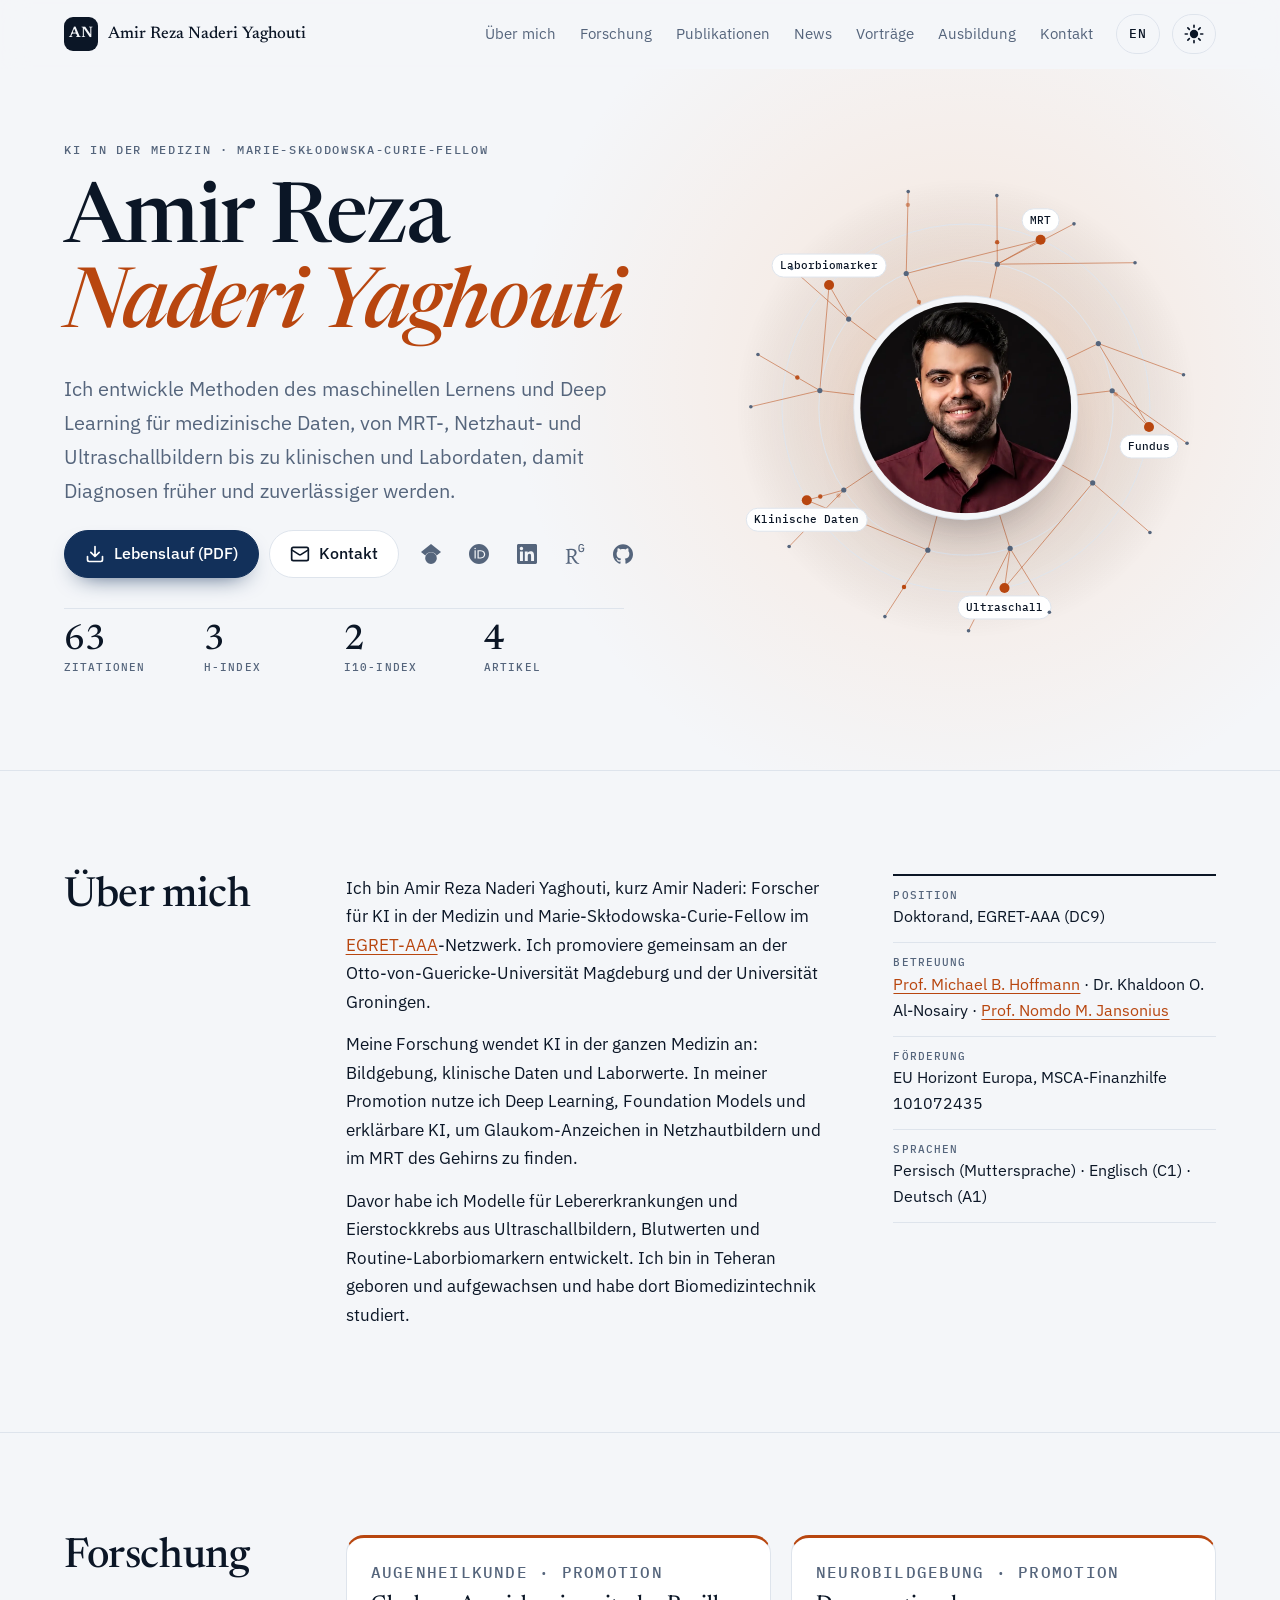
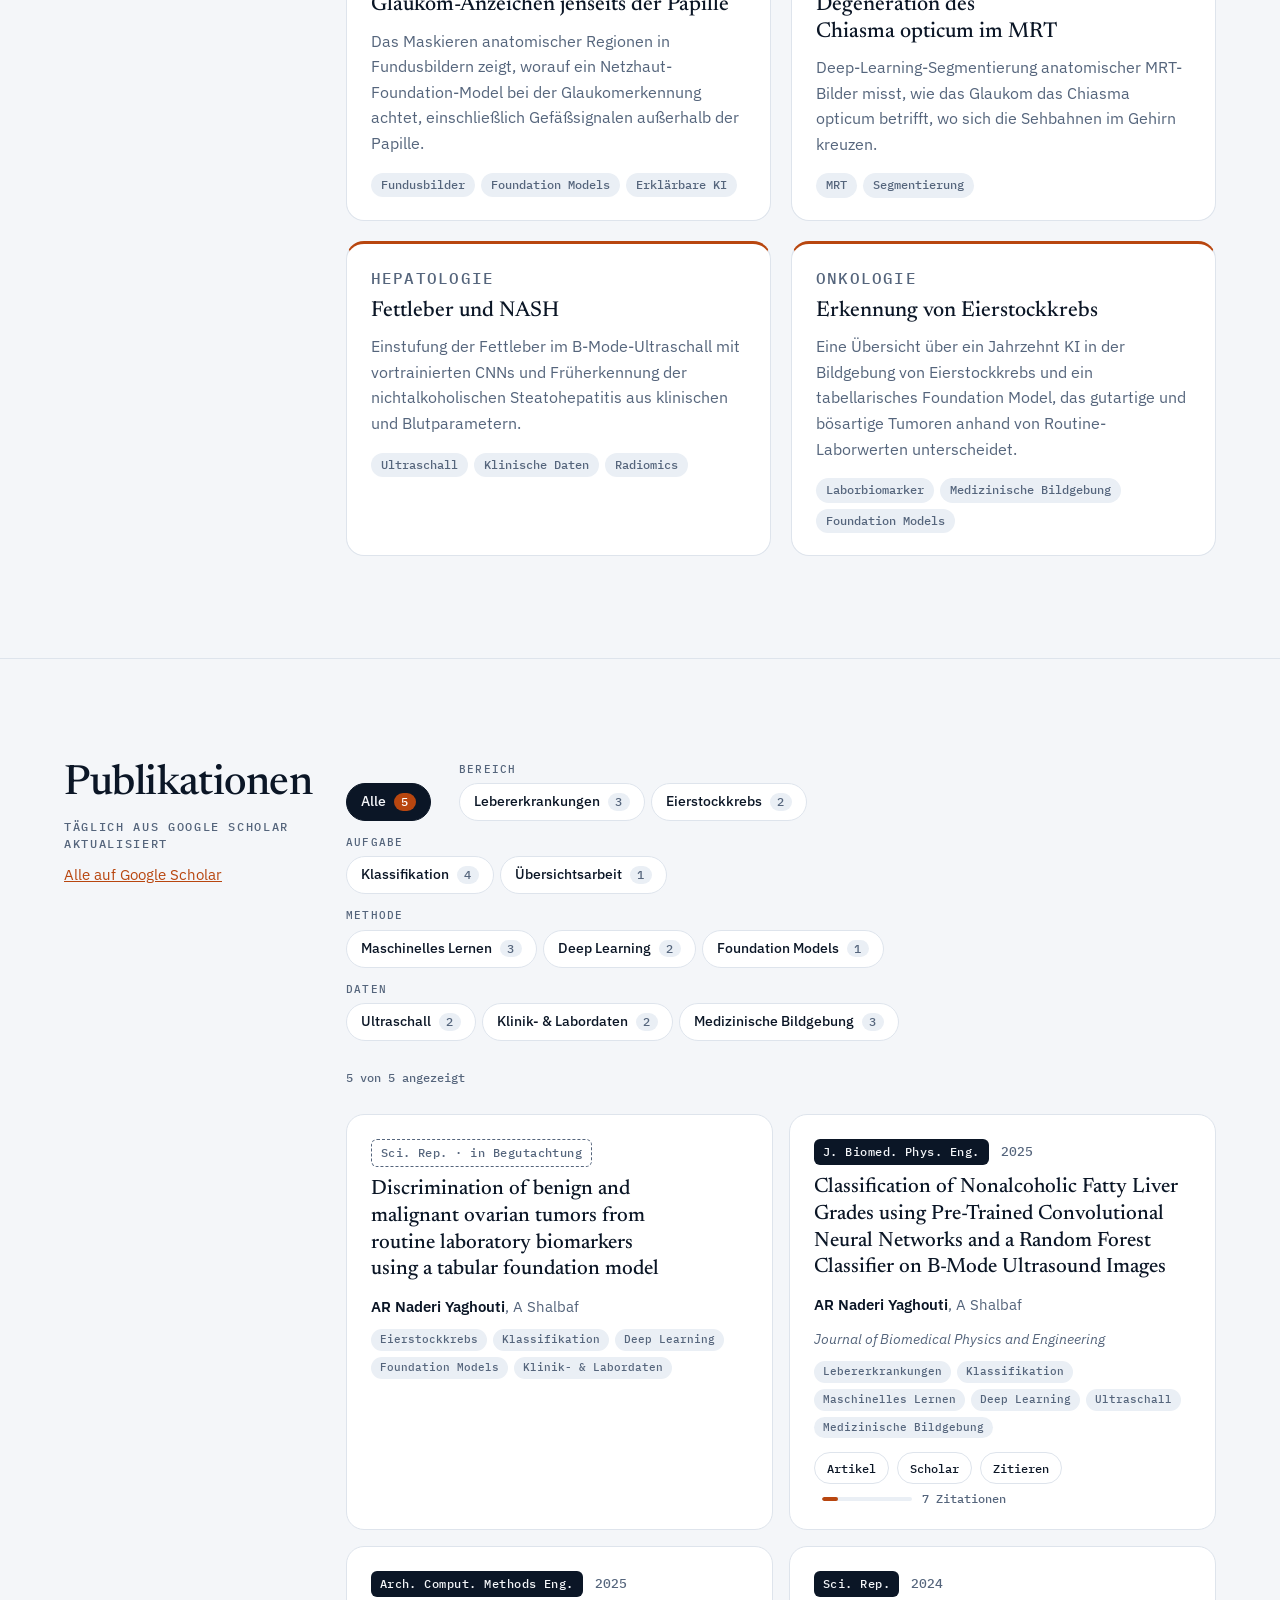
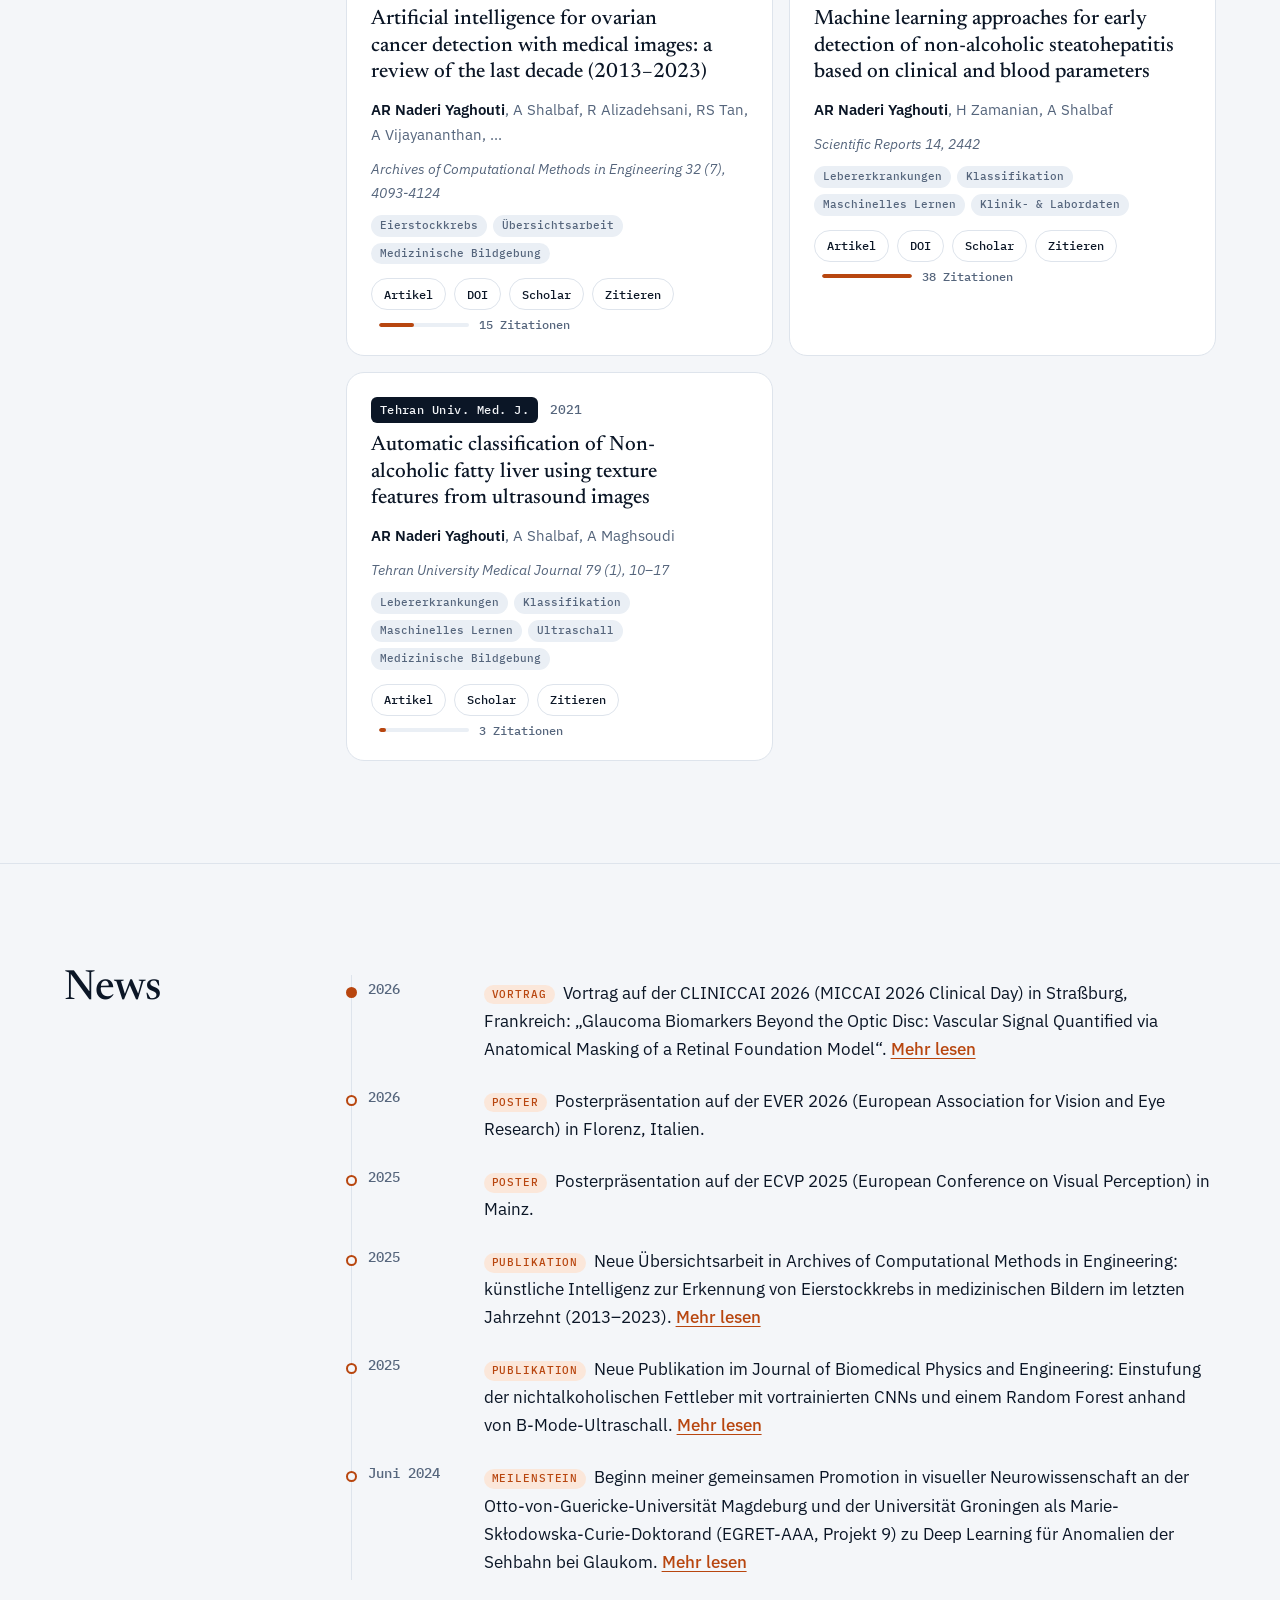
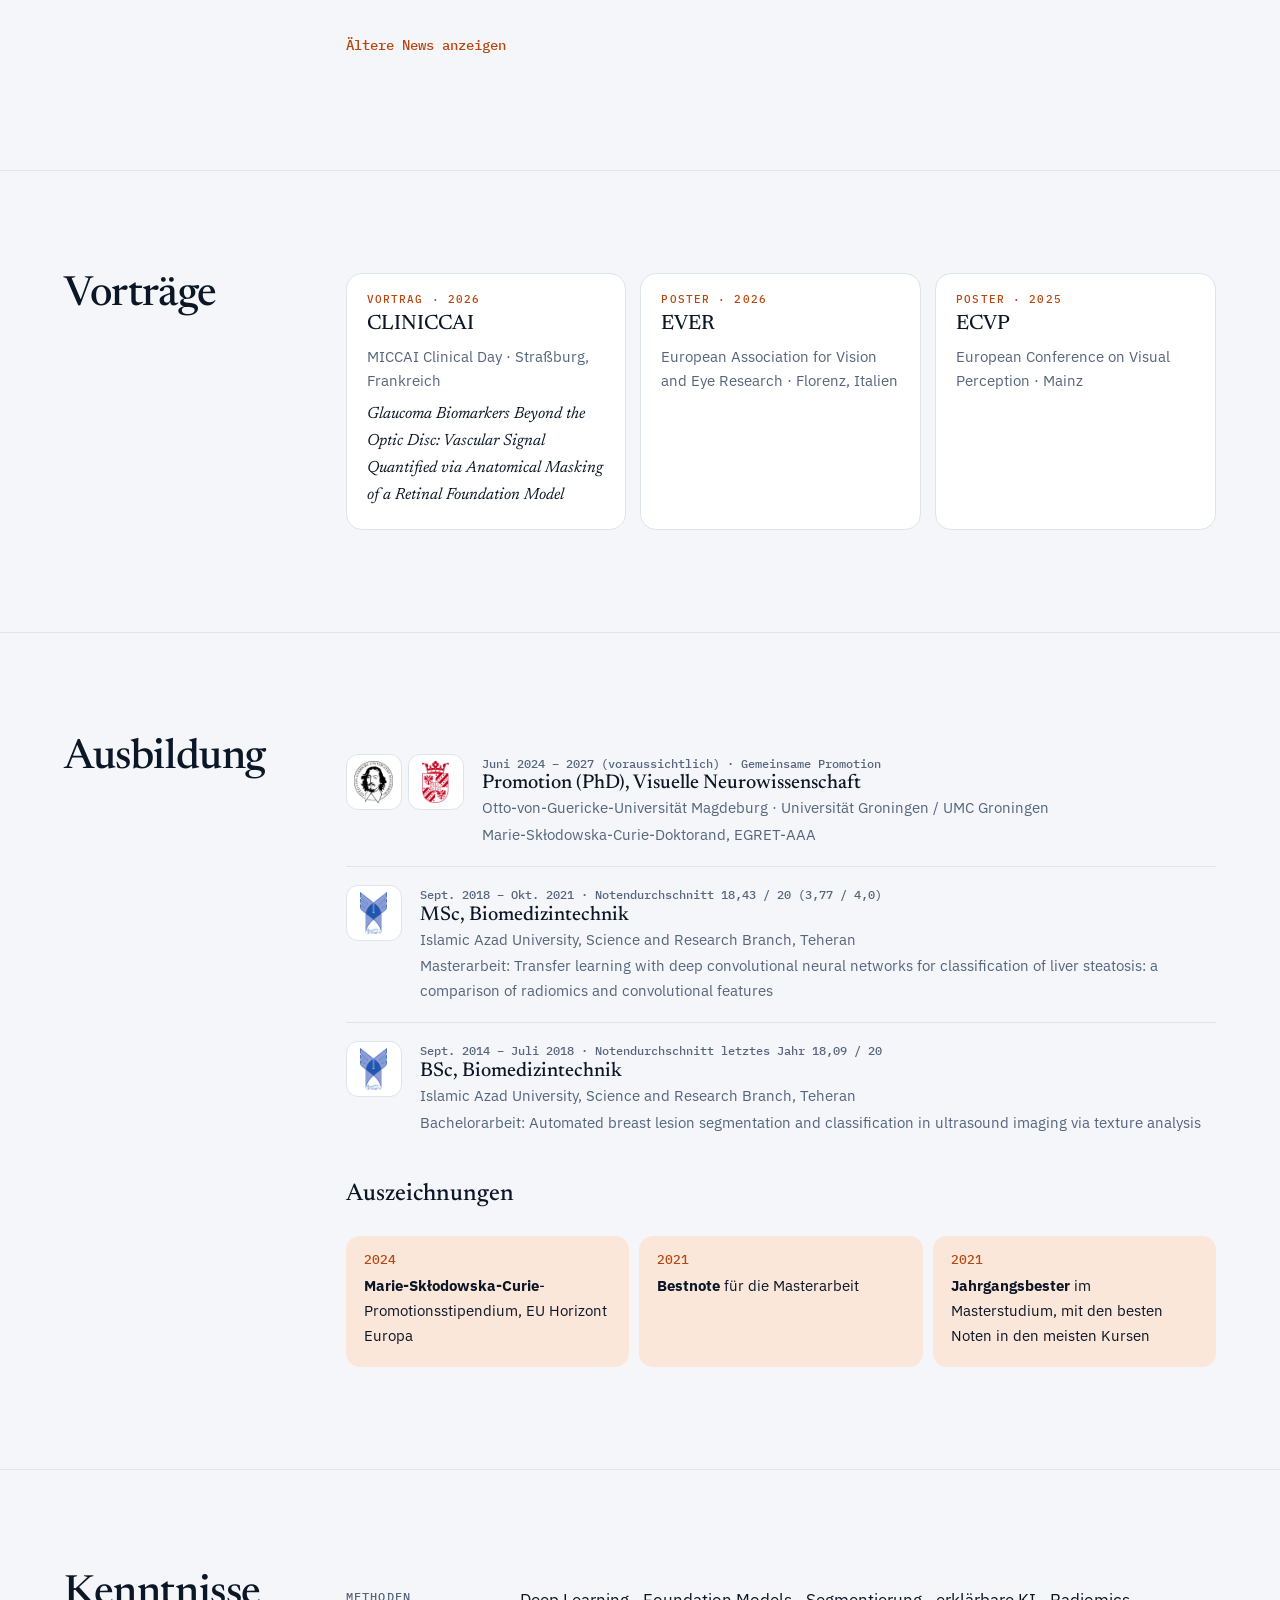
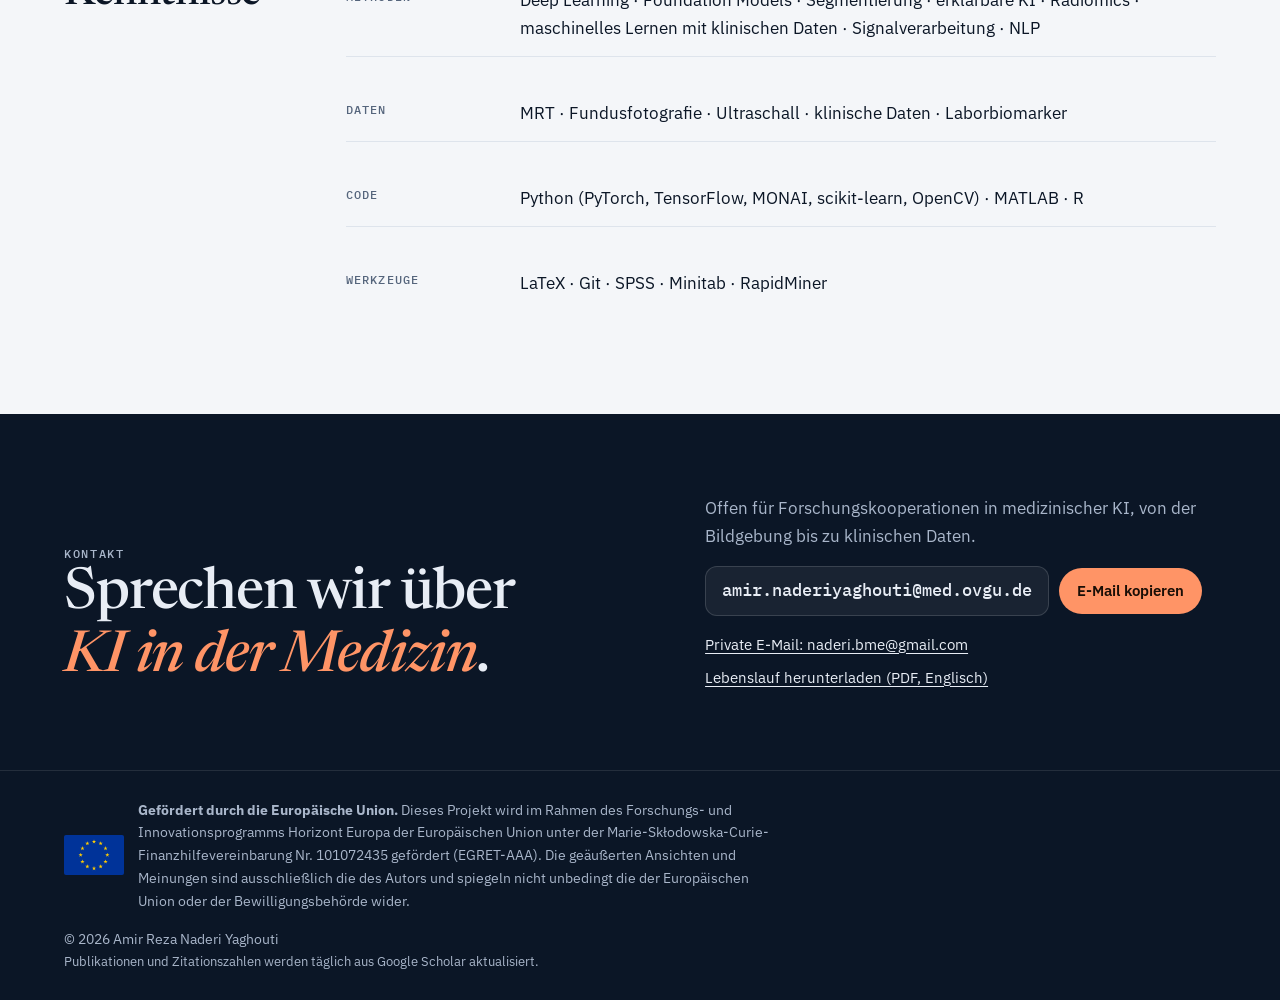
==== commit cc71f47d: "Full-width layout on large screens and filterable publications - Layout uses the whole screen width " ====
--- a/de/index.html
+++ b/de/index.html
@@ -265,15 +265,16 @@
         <div class="sec-head"><h2>Publikationen</h2><p class="label">Täglich aus Google Scholar aktualisiert</p><a href="https://scholar.google.com/citations?user=WmUoRTsAAAAJ" target="_blank" rel="noopener">Alle auf Google Scholar</a></div>
         <div class="sec-body">
 <!-- AUTO:PUBLICATIONS -->
+<div class="pub-filter" role="group" aria-label="Publikationen nach Thema filtern"><div class="fgroup fgroup-all"><button type="button" class="fchip active" data-filter="all" aria-pressed="true">Alle<span class="n">5</span></button></div><div class="fgroup"><span class="flabel">Bereich</span><button type="button" class="fchip" data-filter="liver" aria-pressed="false">Lebererkrankungen<span class="n">3</span></button><button type="button" class="fchip" data-filter="ovarian" aria-pressed="false">Eierstockkrebs<span class="n">2</span></button></div><div class="fgroup"><span class="flabel">Aufgabe</span><button type="button" class="fchip" data-filter="classification" aria-pressed="false">Klassifikation<span class="n">4</span></button><button type="button" class="fchip" data-filter="review" aria-pressed="false">Übersichtsarbeit<span class="n">1</span></button></div><div class="fgroup"><span class="flabel">Methode</span><button type="button" class="fchip" data-filter="ml" aria-pressed="false">Maschinelles Lernen<span class="n">3</span></button><button type="button" class="fchip" data-filter="dl" aria-pressed="false">Deep Learning<span class="n">2</span></button><button type="button" class="fchip" data-filter="fm" aria-pressed="false">Foundation Models<span class="n">1</span></button></div><div class="fgroup"><span class="flabel">Daten</span><button type="button" class="fchip" data-filter="ultrasound" aria-pressed="false">Ultraschall<span class="n">2</span></button><button type="button" class="fchip" data-filter="clinical" aria-pressed="false">Klinik- &amp; Labordaten<span class="n">2</span></button><button type="button" class="fchip" data-filter="imaging" aria-pressed="false">Medizinische Bildgebung<span class="n">3</span></button></div></div><p class="pub-count" aria-live="polite" data-template="{n} von {total} angezeigt">5 von 5 angezeigt</p>
 <ol class="pubs">
-<li class="pub reveal"><div class="pub-top"><span class="venue review">Sci. Rep. · in Begutachtung</span></div><h3 lang="en">Discrimination of benign and malignant ovarian tumors from routine laboratory biomarkers using a tabular foundation model</h3><p class="authors"><b>AR Naderi Yaghouti</b>, A Shalbaf</p></li>
-<li class="pub reveal"><div class="pub-top"><span class="venue">J. Biomed. Phys. Eng.</span><span class="yr">2025</span></div><h3 lang="en"><a href="https://jbpe.sums.ac.ir/article_49907.html" target="_blank" rel="noopener">Classification of Nonalcoholic Fatty Liver Grades using Pre-Trained Convolutional Neural Networks and a Random Forest Classifier on B-Mode Ultrasound Images</a></h3><p class="authors"><b>AR Naderi Yaghouti</b>, A Shalbaf</p><p class="venue-full">Journal of Biomedical Physics and Engineering</p><div class="pub-bottom"><a class="mini" href="https://jbpe.sums.ac.ir/article_49907.html" target="_blank" rel="noopener">Artikel</a><a class="mini" href="https://scholar.google.com/citations?view_op=view_citation&amp;hl=en&amp;user=WmUoRTsAAAAJ&amp;pagesize=100&amp;sortby=pubdate&amp;citation_for_view=WmUoRTsAAAAJ:2osOgNQ5qMEC" target="_blank" rel="noopener">Scholar</a><details class="cite"><summary class="mini">Zitieren</summary><div class="cite-box"><pre><code>@article{naderiyaghouti2025classification,
+<li class="pub reveal" data-tags="ovarian classification dl fm clinical"><div class="pub-top"><span class="venue review">Sci. Rep. · in Begutachtung</span></div><h3 lang="en">Discrimination of benign and malignant ovarian tumors from routine laboratory biomarkers using a tabular foundation model</h3><p class="authors"><b>AR Naderi Yaghouti</b>, A Shalbaf</p><ul class="ptags"><li>Eierstockkrebs</li><li>Klassifikation</li><li>Deep Learning</li><li>Foundation Models</li><li>Klinik- &amp; Labordaten</li></ul></li>
+<li class="pub reveal" data-tags="liver classification ml dl ultrasound imaging"><div class="pub-top"><span class="venue">J. Biomed. Phys. Eng.</span><span class="yr">2025</span></div><h3 lang="en"><a href="https://jbpe.sums.ac.ir/article_49907.html" target="_blank" rel="noopener">Classification of Nonalcoholic Fatty Liver Grades using Pre-Trained Convolutional Neural Networks and a Random Forest Classifier on B-Mode Ultrasound Images</a></h3><p class="authors"><b>AR Naderi Yaghouti</b>, A Shalbaf</p><p class="venue-full">Journal of Biomedical Physics and Engineering</p><ul class="ptags"><li>Lebererkrankungen</li><li>Klassifikation</li><li>Maschinelles Lernen</li><li>Deep Learning</li><li>Ultraschall</li><li>Medizinische Bildgebung</li></ul><div class="pub-bottom"><a class="mini" href="https://jbpe.sums.ac.ir/article_49907.html" target="_blank" rel="noopener">Artikel</a><a class="mini" href="https://scholar.google.com/citations?view_op=view_citation&amp;hl=en&amp;user=WmUoRTsAAAAJ&amp;pagesize=100&amp;sortby=pubdate&amp;citation_for_view=WmUoRTsAAAAJ:2osOgNQ5qMEC" target="_blank" rel="noopener">Scholar</a><details class="cite"><summary class="mini">Zitieren</summary><div class="cite-box"><pre><code>@article{naderiyaghouti2025classification,
   title = {{Classification of Nonalcoholic Fatty Liver Grades using Pre-Trained Convolutional Neural Networks and a Random Forest Classifier on B-Mode Ultrasound Images}},
   author = {Naderi Yaghouti, A. R. and Shalbaf, A.},
   journal = {Journal of Biomedical Physics and Engineering},
   year = {2025}
 }</code></pre><button type="button" class="copy-btn" data-copied="Kopiert">BibTeX kopieren</button></div></details><span class="cites"><span class="meter"><i data-w="18"></i></span>7 Zitationen</span></div></li>
-<li class="pub reveal"><div class="pub-top"><span class="venue">Arch. Comput. Methods Eng.</span><span class="yr">2025</span></div><h3 lang="en"><a href="https://link.springer.com/article/10.1007/s11831-025-10268-x" target="_blank" rel="noopener">Artificial intelligence for ovarian cancer detection with medical images: a review of the last decade (2013–2023)</a></h3><p class="authors"><b>AR Naderi Yaghouti</b>, A Shalbaf, R Alizadehsani, RS Tan, A Vijayananthan, ...</p><p class="venue-full">Archives of Computational Methods in Engineering 32 (7), 4093-4124</p><div class="pub-bottom"><a class="mini" href="https://link.springer.com/article/10.1007/s11831-025-10268-x" target="_blank" rel="noopener">Artikel</a><a class="mini" href="https://doi.org/10.1007/s11831-025-10268-x" target="_blank" rel="noopener">DOI</a><a class="mini" href="https://scholar.google.com/citations?view_op=view_citation&amp;hl=en&amp;user=WmUoRTsAAAAJ&amp;pagesize=100&amp;sortby=pubdate&amp;citation_for_view=WmUoRTsAAAAJ:qjMakFHDy7sC" target="_blank" rel="noopener">Scholar</a><details class="cite"><summary class="mini">Zitieren</summary><div class="cite-box"><pre><code>@article{naderiyaghouti2025artificial,
+<li class="pub reveal" data-tags="ovarian review imaging"><div class="pub-top"><span class="venue">Arch. Comput. Methods Eng.</span><span class="yr">2025</span></div><h3 lang="en"><a href="https://link.springer.com/article/10.1007/s11831-025-10268-x" target="_blank" rel="noopener">Artificial intelligence for ovarian cancer detection with medical images: a review of the last decade (2013–2023)</a></h3><p class="authors"><b>AR Naderi Yaghouti</b>, A Shalbaf, R Alizadehsani, RS Tan, A Vijayananthan, ...</p><p class="venue-full">Archives of Computational Methods in Engineering 32 (7), 4093-4124</p><ul class="ptags"><li>Eierstockkrebs</li><li>Übersichtsarbeit</li><li>Medizinische Bildgebung</li></ul><div class="pub-bottom"><a class="mini" href="https://link.springer.com/article/10.1007/s11831-025-10268-x" target="_blank" rel="noopener">Artikel</a><a class="mini" href="https://doi.org/10.1007/s11831-025-10268-x" target="_blank" rel="noopener">DOI</a><a class="mini" href="https://scholar.google.com/citations?view_op=view_citation&amp;hl=en&amp;user=WmUoRTsAAAAJ&amp;pagesize=100&amp;sortby=pubdate&amp;citation_for_view=WmUoRTsAAAAJ:qjMakFHDy7sC" target="_blank" rel="noopener">Scholar</a><details class="cite"><summary class="mini">Zitieren</summary><div class="cite-box"><pre><code>@article{naderiyaghouti2025artificial,
   title = {{Artificial intelligence for ovarian cancer detection with medical images: a review of the last decade (2013–2023)}},
   author = {Naderi Yaghouti, A. R. and Shalbaf, A. and Alizadehsani, R. and Tan, R. S. and Vijayananthan, A. and others},
   journal = {Archives of Computational Methods in Engineering},
@@ -283,7 +284,7 @@
   year = {2025},
   doi = {10.1007/s11831-025-10268-x}
 }</code></pre><button type="button" class="copy-btn" data-copied="Kopiert">BibTeX kopieren</button></div></details><span class="cites"><span class="meter"><i data-w="39"></i></span>15 Zitationen</span></div></li>
-<li class="pub reveal"><div class="pub-top"><span class="venue">Sci. Rep.</span><span class="yr">2024</span></div><h3 lang="en"><a href="https://www.nature.com/articles/s41598-024-51741-0" target="_blank" rel="noopener">Machine learning approaches for early detection of non-alcoholic steatohepatitis based on clinical and blood parameters</a></h3><p class="authors"><b>AR Naderi Yaghouti</b>, H Zamanian, A Shalbaf</p><p class="venue-full">Scientific Reports 14, 2442</p><div class="pub-bottom"><a class="mini" href="https://www.nature.com/articles/s41598-024-51741-0" target="_blank" rel="noopener">Artikel</a><a class="mini" href="https://doi.org/10.1038/s41598-024-51741-0" target="_blank" rel="noopener">DOI</a><a class="mini" href="https://scholar.google.com/citations?view_op=view_citation&amp;hl=en&amp;user=WmUoRTsAAAAJ&amp;pagesize=100&amp;sortby=pubdate&amp;citation_for_view=WmUoRTsAAAAJ:d1gkVwhDpl0C" target="_blank" rel="noopener">Scholar</a><details class="cite"><summary class="mini">Zitieren</summary><div class="cite-box"><pre><code>@article{naderiyaghouti2024machine,
+<li class="pub reveal" data-tags="liver classification ml clinical"><div class="pub-top"><span class="venue">Sci. Rep.</span><span class="yr">2024</span></div><h3 lang="en"><a href="https://www.nature.com/articles/s41598-024-51741-0" target="_blank" rel="noopener">Machine learning approaches for early detection of non-alcoholic steatohepatitis based on clinical and blood parameters</a></h3><p class="authors"><b>AR Naderi Yaghouti</b>, H Zamanian, A Shalbaf</p><p class="venue-full">Scientific Reports 14, 2442</p><ul class="ptags"><li>Lebererkrankungen</li><li>Klassifikation</li><li>Maschinelles Lernen</li><li>Klinik- &amp; Labordaten</li></ul><div class="pub-bottom"><a class="mini" href="https://www.nature.com/articles/s41598-024-51741-0" target="_blank" rel="noopener">Artikel</a><a class="mini" href="https://doi.org/10.1038/s41598-024-51741-0" target="_blank" rel="noopener">DOI</a><a class="mini" href="https://scholar.google.com/citations?view_op=view_citation&amp;hl=en&amp;user=WmUoRTsAAAAJ&amp;pagesize=100&amp;sortby=pubdate&amp;citation_for_view=WmUoRTsAAAAJ:d1gkVwhDpl0C" target="_blank" rel="noopener">Scholar</a><details class="cite"><summary class="mini">Zitieren</summary><div class="cite-box"><pre><code>@article{naderiyaghouti2024machine,
   title = {{Machine learning approaches for early detection of non-alcoholic steatohepatitis based on clinical and blood parameters}},
   author = {Naderi Yaghouti, A. R. and Zamanian, H. and Shalbaf, A.},
   journal = {Scientific Reports},
@@ -292,7 +293,7 @@
   year = {2024},
   doi = {10.1038/s41598-024-51741-0}
 }</code></pre><button type="button" class="copy-btn" data-copied="Kopiert">BibTeX kopieren</button></div></details><span class="cites"><span class="meter"><i data-w="100"></i></span>38 Zitationen</span></div></li>
-<li class="pub reveal"><div class="pub-top"><span class="venue">Tehran Univ. Med. J.</span><span class="yr">2021</span></div><h3 lang="en"><a href="https://tumj.tums.ac.ir/article-1-11130-en.html" target="_blank" rel="noopener">Automatic classification of Non-alcoholic fatty liver using texture features from ultrasound images</a></h3><p class="authors"><b>AR Naderi Yaghouti</b>, A Shalbaf, A Maghsoudi</p><p class="venue-full">Tehran University Medical Journal 79 (1), 10–17</p><div class="pub-bottom"><a class="mini" href="https://tumj.tums.ac.ir/article-1-11130-en.html" target="_blank" rel="noopener">Artikel</a><a class="mini" href="https://scholar.google.com/citations?view_op=view_citation&amp;hl=en&amp;user=WmUoRTsAAAAJ&amp;pagesize=100&amp;sortby=pubdate&amp;citation_for_view=WmUoRTsAAAAJ:9yKSN-GCB0IC" target="_blank" rel="noopener">Scholar</a><details class="cite"><summary class="mini">Zitieren</summary><div class="cite-box"><pre><code>@article{naderiyaghouti2021automatic,
+<li class="pub reveal" data-tags="liver classification ml ultrasound imaging"><div class="pub-top"><span class="venue">Tehran Univ. Med. J.</span><span class="yr">2021</span></div><h3 lang="en"><a href="https://tumj.tums.ac.ir/article-1-11130-en.html" target="_blank" rel="noopener">Automatic classification of Non-alcoholic fatty liver using texture features from ultrasound images</a></h3><p class="authors"><b>AR Naderi Yaghouti</b>, A Shalbaf, A Maghsoudi</p><p class="venue-full">Tehran University Medical Journal 79 (1), 10–17</p><ul class="ptags"><li>Lebererkrankungen</li><li>Klassifikation</li><li>Maschinelles Lernen</li><li>Ultraschall</li><li>Medizinische Bildgebung</li></ul><div class="pub-bottom"><a class="mini" href="https://tumj.tums.ac.ir/article-1-11130-en.html" target="_blank" rel="noopener">Artikel</a><a class="mini" href="https://scholar.google.com/citations?view_op=view_citation&amp;hl=en&amp;user=WmUoRTsAAAAJ&amp;pagesize=100&amp;sortby=pubdate&amp;citation_for_view=WmUoRTsAAAAJ:9yKSN-GCB0IC" target="_blank" rel="noopener">Scholar</a><details class="cite"><summary class="mini">Zitieren</summary><div class="cite-box"><pre><code>@article{naderiyaghouti2021automatic,
   title = {{Automatic classification of Non-alcoholic fatty liver using texture features from ultrasound images}},
   author = {Naderi Yaghouti, A. R. and Shalbaf, A. and Maghsoudi, A.},
   journal = {Tehran University Medical Journal},
--- a/assets/css/style.css
+++ b/assets/css/style.css
@@ -53,8 +53,9 @@
 .sr-only { position: absolute; width: 1px; height: 1px; overflow: hidden; clip: rect(0 0 0 0); white-space: nowrap; }
 .skip-link { position: absolute; left: 16px; top: -100px; z-index: 100; padding: 8px 16px; background: var(--ink); color: var(--bg); border-radius: 8px; }
 .skip-link:focus { top: 8px; }
-.wrap { max-width: 1180px; margin-inline: auto; padding-left: max(20px, env(safe-area-inset-left, 0px)); padding-right: max(20px, env(safe-area-inset-right, 0px)); }
-@media (min-width: 900px) { .wrap { padding-left: max(40px, env(safe-area-inset-left, 0px)); padding-right: max(40px, env(safe-area-inset-right, 0px)); } }
+.wrap { --gutter: clamp(20px, 5vw, 112px); width: 100%; max-width: 2200px; margin-inline: auto; padding-left: max(var(--gutter), env(safe-area-inset-left, 0px)); padding-right: max(var(--gutter), env(safe-area-inset-right, 0px)); }
+@media (min-width: 1600px) { html { font-size: 17px; } }
+@media (min-width: 2000px) { html { font-size: 18px; } }
 .label { font: 500 .74rem/1.5 var(--font-mono); letter-spacing: .14em; text-transform: uppercase; color: var(--muted); }
 
 /* ---------- nav ---------- */
@@ -92,7 +93,8 @@
 .hero { position: relative; overflow: hidden; }
 .hero::before { content: ""; position: absolute; inset: -20% -10% auto auto; width: 70vw; height: 70vw; max-width: 900px; max-height: 900px; background: radial-gradient(closest-side, var(--hero-glow), transparent); pointer-events: none; }
 .hero .wrap { position: relative; display: grid; gap: 40px; align-items: center; padding-block: 56px 72px; }
-@media (min-width: 960px) { .hero .wrap { grid-template-columns: minmax(0, 1.15fr) minmax(0, .85fr); padding-block: 72px 96px; } }
+@media (min-width: 960px) { .hero .wrap { grid-template-columns: minmax(0, 1.1fr) minmax(0, .9fr); padding-block: 72px 96px; } }
+@media (min-width: 1400px) { .hero .wrap { min-height: min(86vh, 980px); padding-block: 48px 72px; } .hero .disc { width: min(100%, 640px); } .lead { max-width: 38em; } }
 .hero-text { display: grid; gap: 22px; min-width: 0; }
 .hero h1 { font-size: clamp(2.7rem, 7vw, 5.2rem); letter-spacing: -.02em; line-height: 1.02; }
 .hero h1 em { font-style: italic; color: var(--accent); }
@@ -121,7 +123,7 @@
 /* ---------- sections ---------- */
 .section { border-top: 1px solid var(--line); }
 .section > .wrap { display: grid; gap: 28px; padding-block: 64px; }
-@media (min-width: 900px) { .section > .wrap { grid-template-columns: 220px minmax(0, 1fr); gap: 48px; padding-block: 88px; } }
+@media (min-width: 900px) { .section > .wrap { grid-template-columns: clamp(200px, 17vw, 340px) minmax(0, 1fr); gap: clamp(40px, 5vw, 120px); padding-block: clamp(80px, 8vw, 128px); } }
 .sec-head { display: grid; gap: 10px; align-content: start; }
 @media (min-width: 900px) { .sec-head { position: sticky; top: 100px; align-self: start; } }
 .sec-head h2 { font-size: clamp(2rem, 3.4vw, 2.6rem); letter-spacing: -.01em; }
@@ -132,7 +134,8 @@
 .subhead { font-size: 1.5rem; }
 
 .about { display: grid; gap: 28px; }
-@media (min-width: 1100px) { .about { grid-template-columns: minmax(0, 1.5fr) minmax(0, 1fr); gap: 48px; } }
+@media (min-width: 1100px) { .about { grid-template-columns: minmax(0, 1.5fr) minmax(0, 1fr); gap: clamp(48px, 5vw, 120px); } }
+@media (min-width: 1700px) { .prose { font-size: 1.15rem; } }
 .prose { display: grid; gap: 14px; font-size: 1.08rem; max-width: 62ch; }
 .prose a, .facts a { color: var(--accent); text-decoration-thickness: 1px; text-underline-offset: 3px; }
 .facts { display: grid; align-content: start; border-top: 2px solid var(--ink); }
@@ -142,6 +145,7 @@
 
 .projects { display: grid; gap: 20px; }
 @media (min-width: 760px) { .projects { grid-template-columns: repeat(2, minmax(0, 1fr)); } }
+@media (min-width: 1500px) { .projects { grid-template-columns: repeat(4, minmax(0, 1fr)); } }
 .project { display: grid; gap: 10px; align-content: start; padding: 24px 24px 22px; background: var(--surface); border: 1px solid var(--line); border-top: 3px solid var(--accent); border-radius: 18px; transition: transform .35s var(--ease), box-shadow .35s var(--ease); }
 .project:hover { transform: translateY(-4px); box-shadow: 0 24px 50px -32px rgba(10, 20, 40, .55); }
 .project h3 { font-size: 1.35rem; line-height: 1.22; }
@@ -155,6 +159,7 @@
 .timeline::before { content: ""; position: absolute; left: 5px; top: 8px; bottom: 8px; width: 1px; background: var(--line); }
 .timeline li { position: relative; display: grid; gap: 4px; padding-block: 12px; }
 @media (min-width: 640px) { .timeline li { grid-template-columns: 96px minmax(0, 1fr); gap: 20px; } }
+.timeline p { max-width: 80ch; }
 .timeline li::before { content: ""; position: absolute; left: -22px; top: 20px; width: 11px; height: 11px; border-radius: 50%; background: var(--bg); border: 2px solid var(--accent); }
 .timeline:first-child li:first-child::before { background: var(--accent); animation: pulse 2.4s ease-out infinite; }
 @keyframes pulse { 0% { box-shadow: 0 0 0 0 var(--accent-soft) } 70% { box-shadow: 0 0 0 9px transparent } 100% { box-shadow: 0 0 0 0 transparent } }
@@ -165,11 +170,34 @@
 .more summary { display: inline-flex; align-items: center; min-height: 44px; cursor: pointer; font: 500 .85rem/1 var(--font-mono); color: var(--accent); }
 
 /* publications (generated) */
-.pubs { display: grid; grid-template-columns: minmax(0, 1fr); }
+.pub-filter { display: flex; flex-wrap: wrap; gap: 14px 28px; align-items: flex-start; }
+.fgroup { display: flex; flex-wrap: wrap; align-items: center; gap: 6px; }
+.flabel { width: 100%; font: 500 .68rem/1.4 var(--font-mono); letter-spacing: .12em; text-transform: uppercase; color: var(--muted); }
+.fgroup-all { align-self: flex-end; }
+.fchip { position: relative; display: inline-flex; align-items: center; gap: 8px; min-height: 38px; padding: 0 14px; border: 1px solid var(--line); border-radius: 999px; background: var(--surface); color: var(--ink); font: 500 .86rem/1 var(--font-body); cursor: pointer; transition: background-color .3s var(--ease), color .3s var(--ease), border-color .3s var(--ease), transform .2s var(--ease); }
+.fchip:hover { border-color: var(--ink); transform: translateY(-1px); }
+.fchip .n { min-width: 22px; padding: 2px 6px; border-radius: 999px; background: var(--soft); color: var(--muted); font: 500 .72rem/1.2 var(--font-mono); text-align: center; transition: background-color .3s, color .3s; }
+.fchip.active { background: var(--ink); border-color: var(--ink); color: var(--bg); }
+.fchip.active .n { background: var(--accent); color: #FFFFFF; }
+.pub-count { font: 500 .78rem/1.4 var(--font-mono); color: var(--muted); }
+.pubs { display: grid; grid-template-columns: minmax(0, 1fr); gap: 16px; }
+@media (min-width: 1100px) { .pubs { grid-template-columns: repeat(2, minmax(0, 1fr)); } }
 .pub > * { min-width: 0; }
-.pub { display: grid; gap: 8px; padding-block: 22px; border-bottom: 1px solid var(--line); min-width: 0; }
-.pub:first-child { padding-top: 4px; }
-.pub:last-child { border-bottom: 0; }
+.pub[hidden] { display: none; }
+@media (max-width: 640px) {
+  .pub-filter { flex-wrap: nowrap; gap: 6px; overflow-x: auto; margin-inline: calc(-1 * max(var(--gutter, 20px), env(safe-area-inset-left, 0px))); padding: 2px max(20px, env(safe-area-inset-left, 0px)) 8px; scrollbar-width: none; -webkit-mask-image: linear-gradient(90deg, transparent, #000 16px, #000 calc(100% - 24px), transparent); mask-image: linear-gradient(90deg, transparent, #000 16px, #000 calc(100% - 24px), transparent); }
+  .pub-filter::-webkit-scrollbar { display: none; }
+  .fgroup { display: contents; }
+  .flabel { display: none; }
+  .fchip { flex: none; }
+}
+.ptags { display: flex; flex-wrap: wrap; gap: 6px; }
+.ptags li { padding: 2px 9px; border-radius: 999px; font: 500 .7rem/1.6 var(--font-mono); background: var(--soft); color: var(--muted); transition: background-color .3s, color .3s; }
+.ptags li.hit { background: var(--accent-soft); color: var(--accent); }
+.pub.is-out { opacity: 0; transform: scale(.96); }
+.pub.is-in { opacity: 0; transform: translateY(14px); }
+.pub { display: grid; gap: 10px; align-content: start; padding: 24px; background: var(--surface); border: 1px solid var(--line); border-radius: 18px; min-width: 0; transition: opacity .3s var(--ease), transform .45s var(--ease), box-shadow .35s var(--ease), border-color .35s; }
+.pub:hover { box-shadow: 0 24px 50px -34px rgba(10, 20, 40, .55); border-color: color-mix(in srgb, var(--accent) 35%, var(--line)); }
 .pub-top { display: flex; flex-wrap: wrap; align-items: center; gap: 8px 12px; }
 .venue { font: 500 .74rem/1.2 var(--font-mono); letter-spacing: .04em; padding: 6px 9px; border-radius: 6px; background: var(--ink); color: var(--bg); }
 .venue.review { background: transparent; color: var(--muted); border: 1px dashed var(--muted); }
@@ -227,6 +255,7 @@
 .skills div { display: grid; gap: 4px 24px; padding-block: 14px; border-bottom: 1px solid var(--line); }
 .skills div:last-child { border-bottom: 0; }
 @media (min-width: 640px) { .skills div { grid-template-columns: 150px minmax(0, 1fr); } }
+@media (min-width: 1500px) { .skills { grid-template-columns: repeat(2, minmax(0, 1fr)); column-gap: 64px; } .skills div:nth-last-child(2) { border-bottom: 0; } }
 .skills dt { font: 500 .74rem/1.9 var(--font-mono); letter-spacing: .1em; text-transform: uppercase; color: var(--muted); }
 
 /* contact band + footer: always dark */
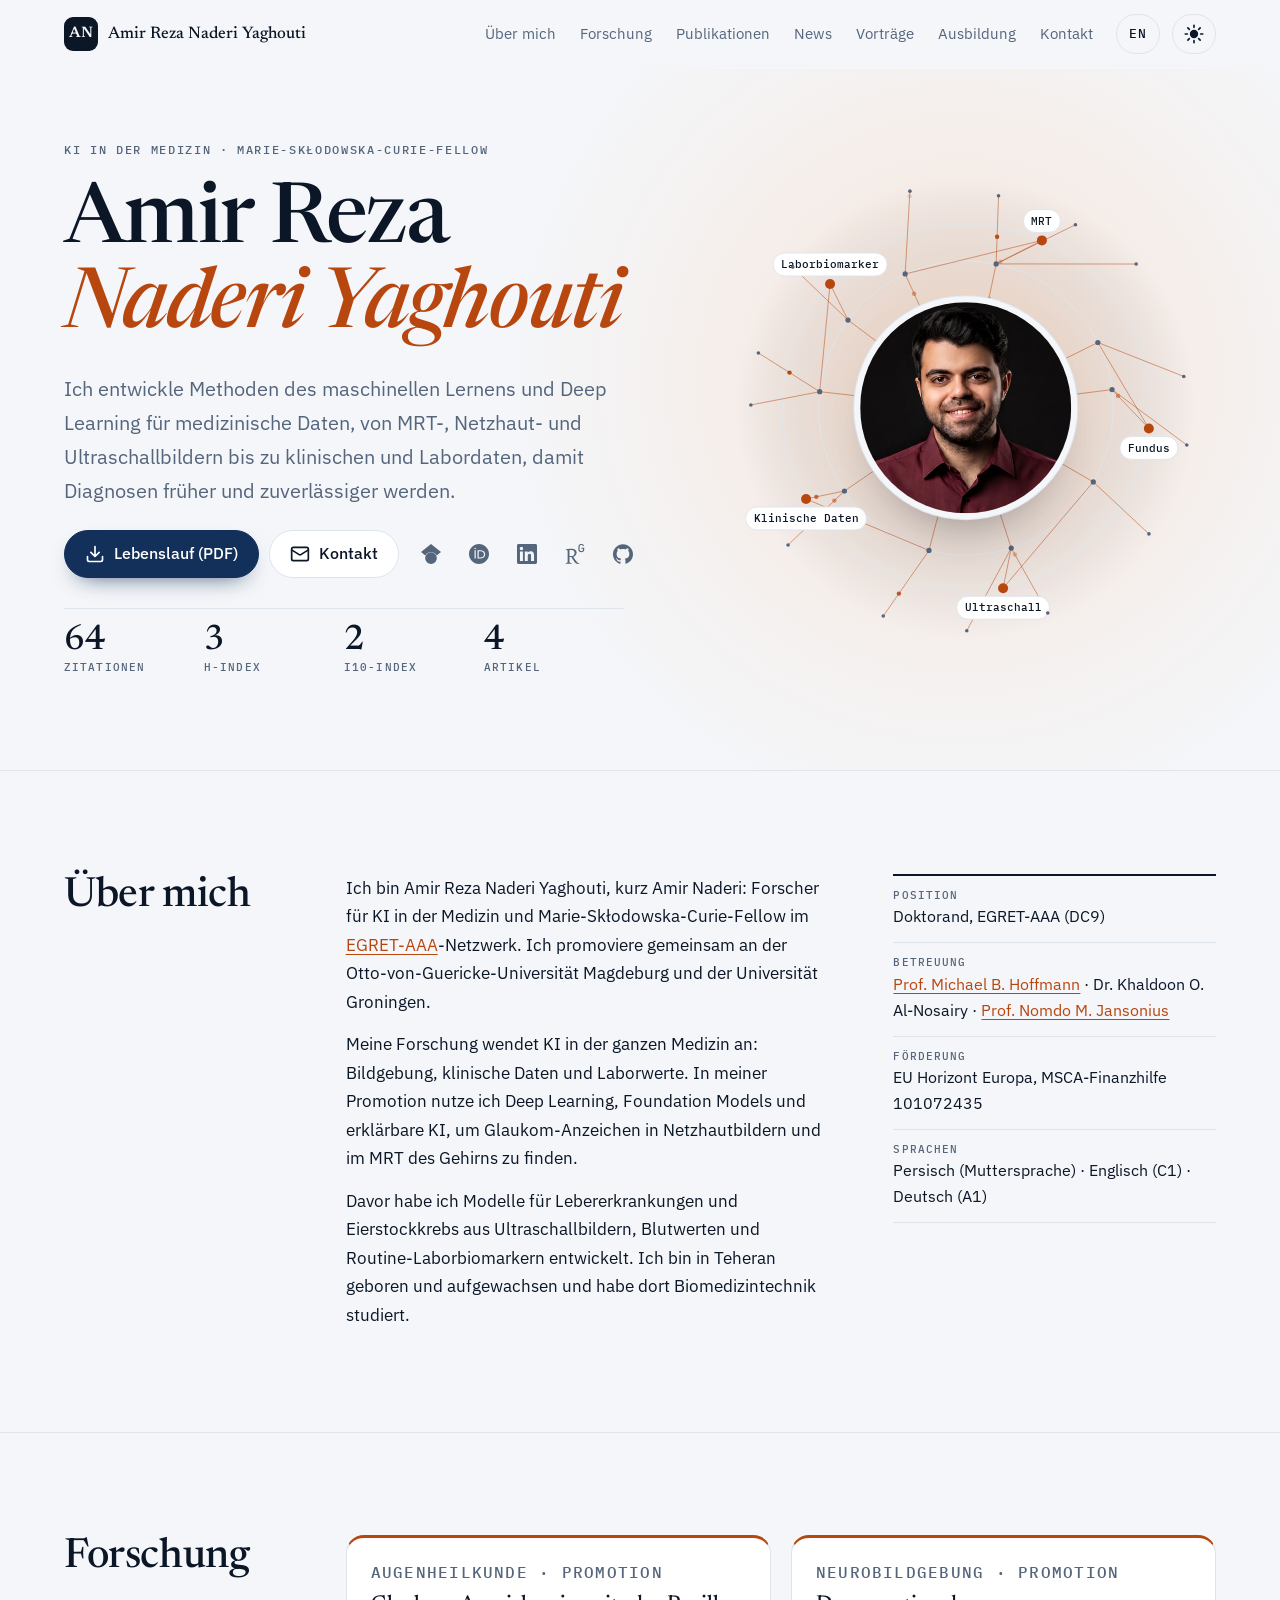
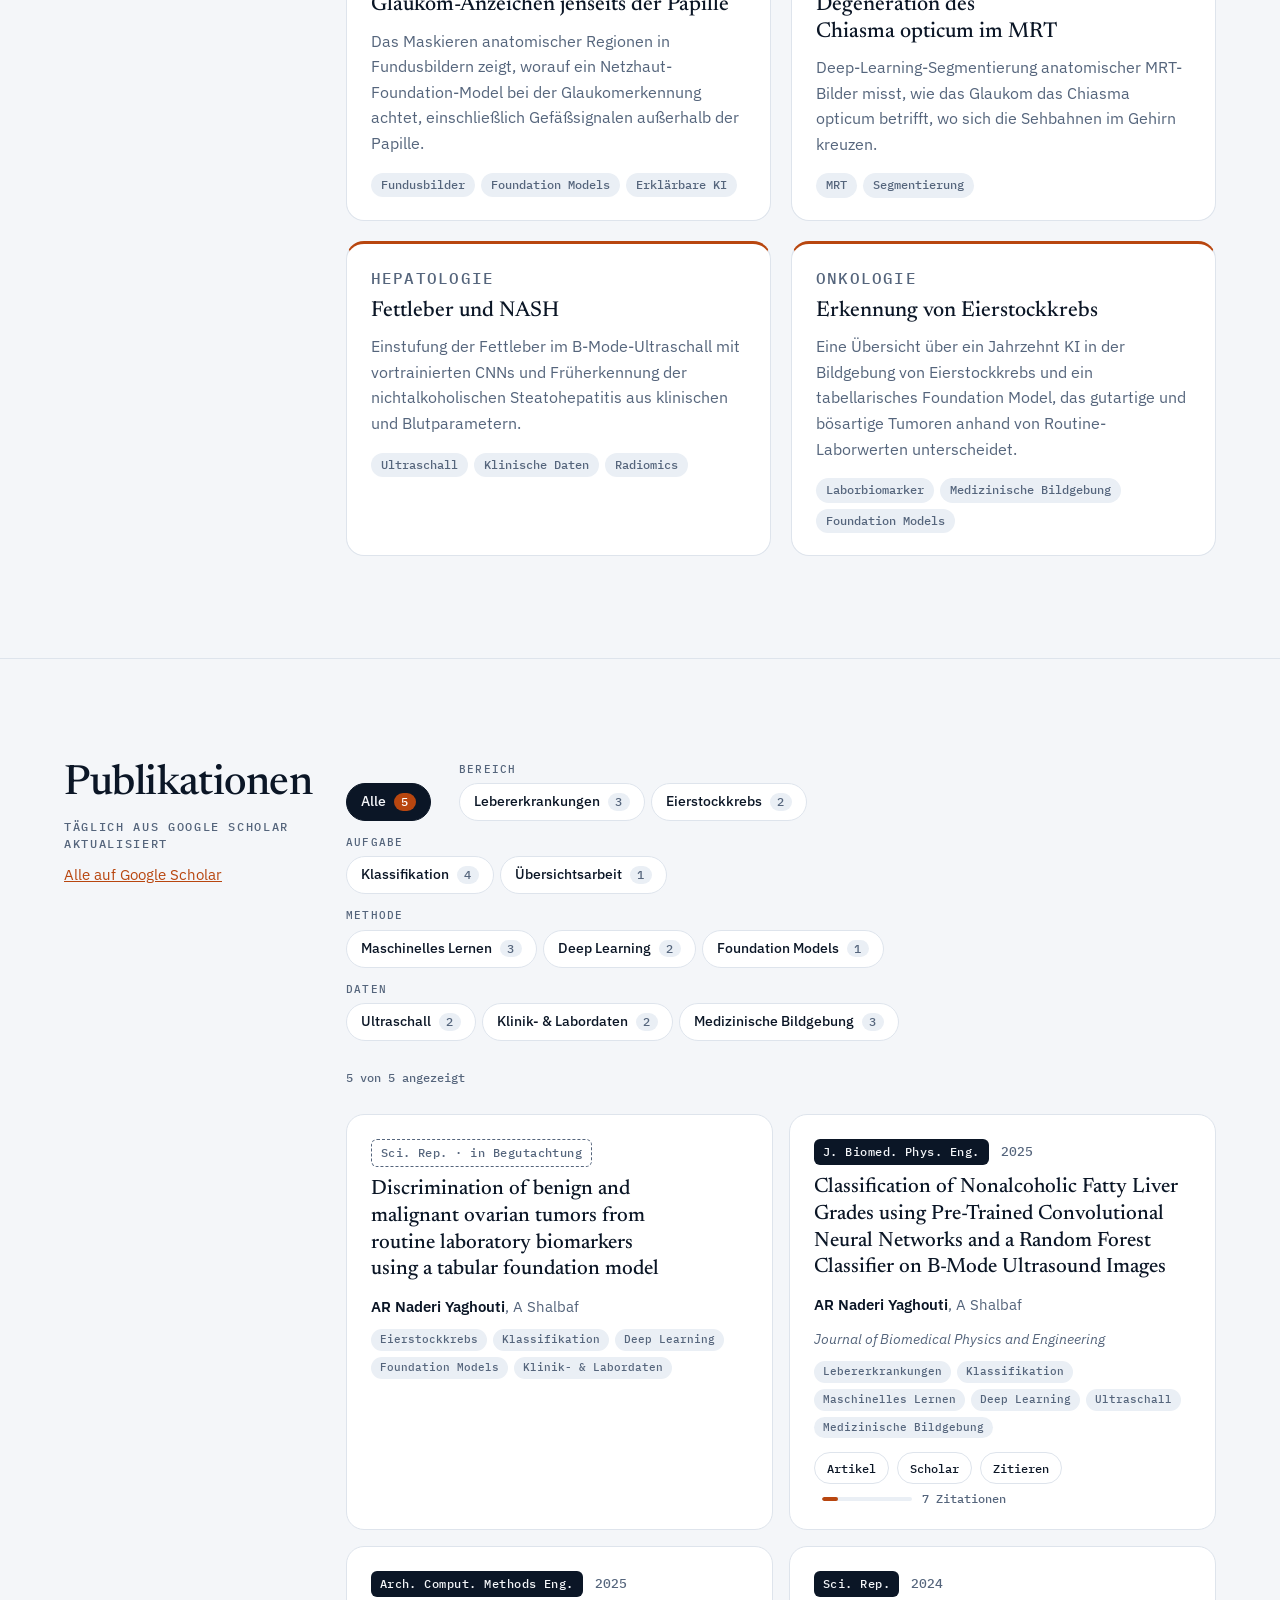
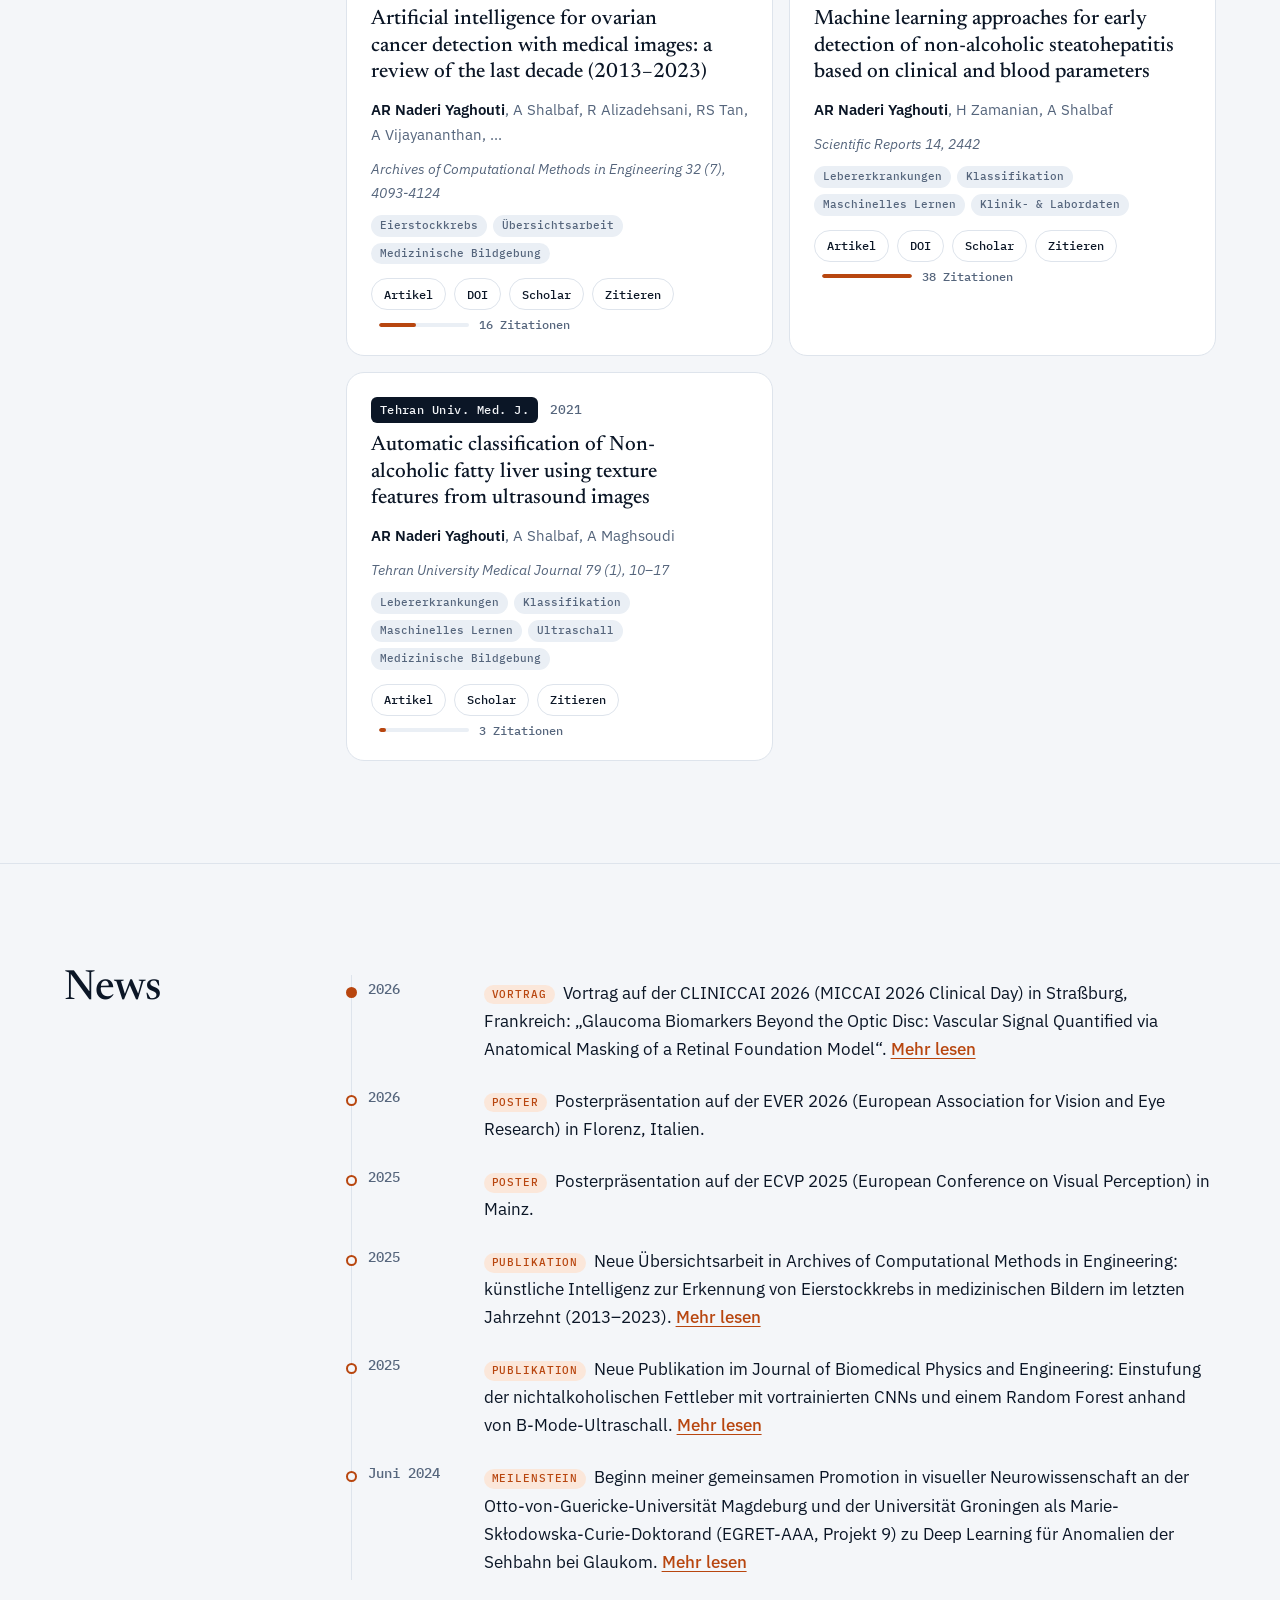
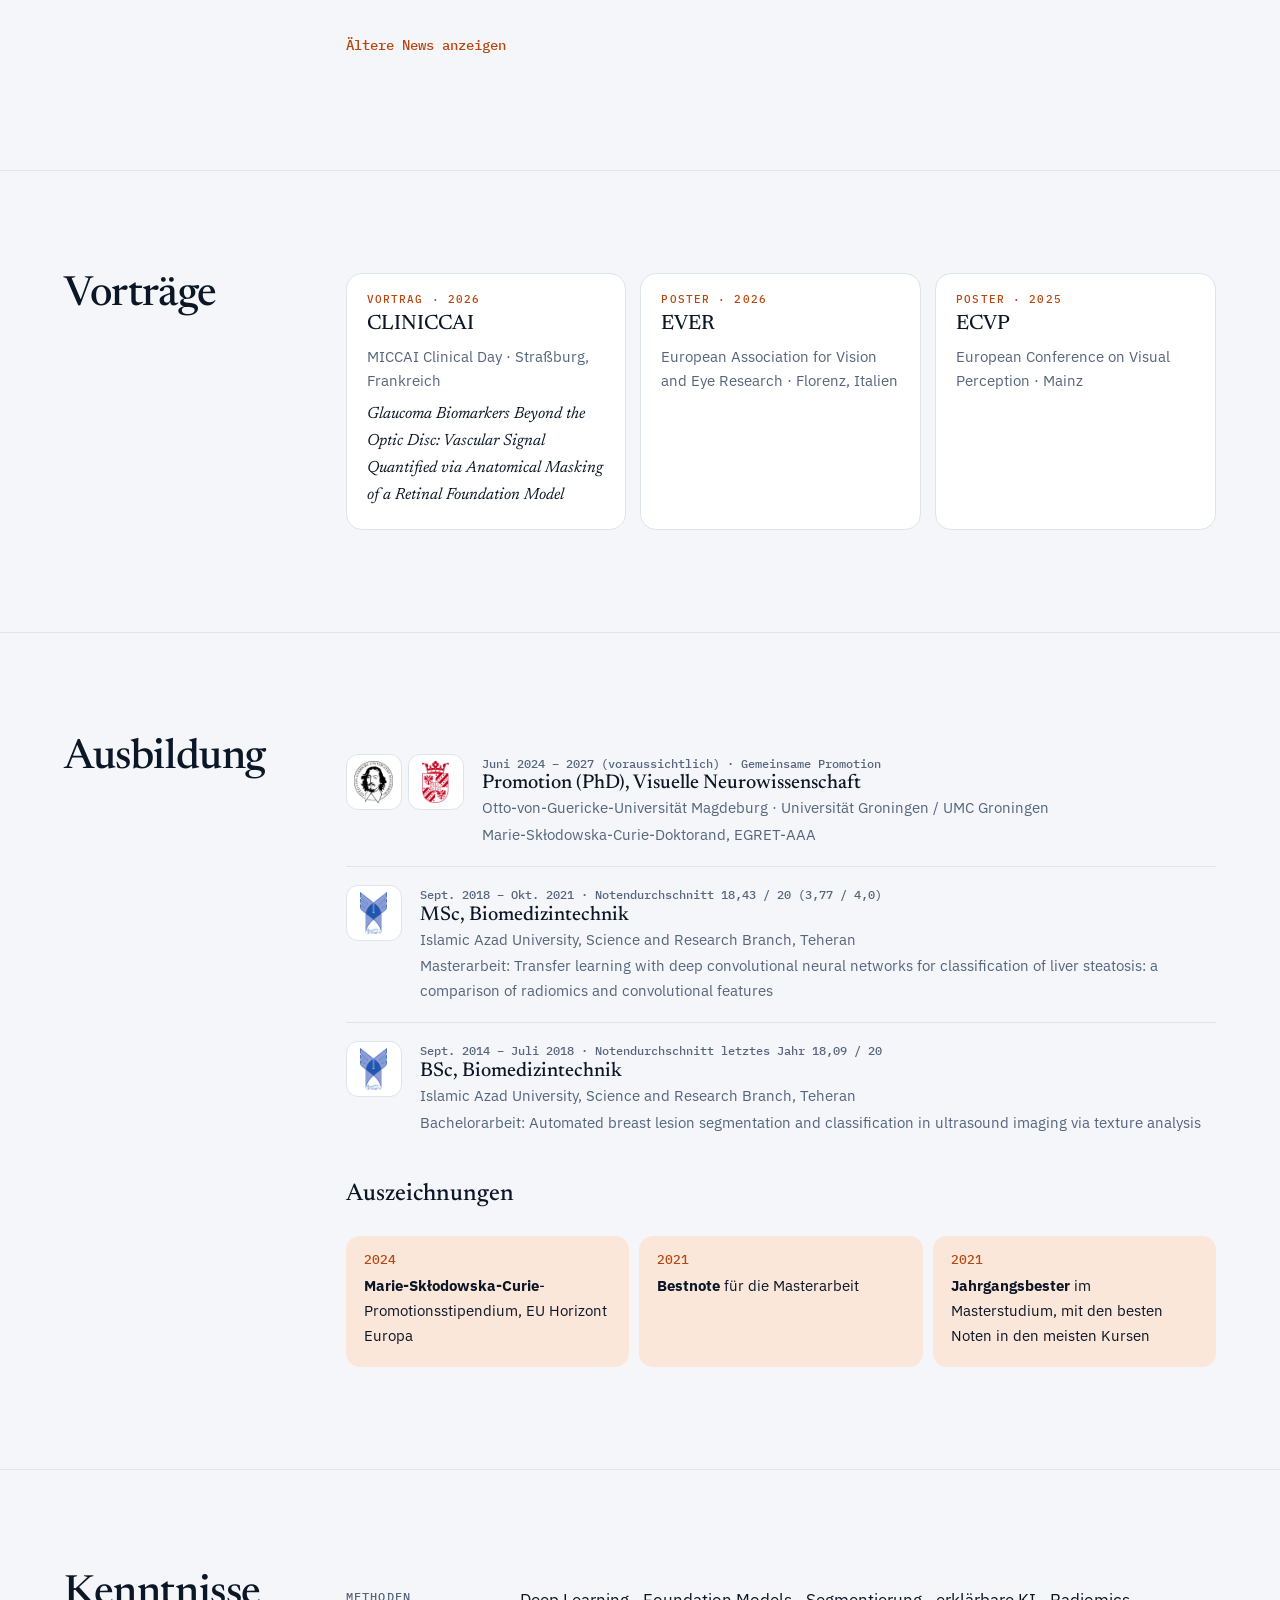
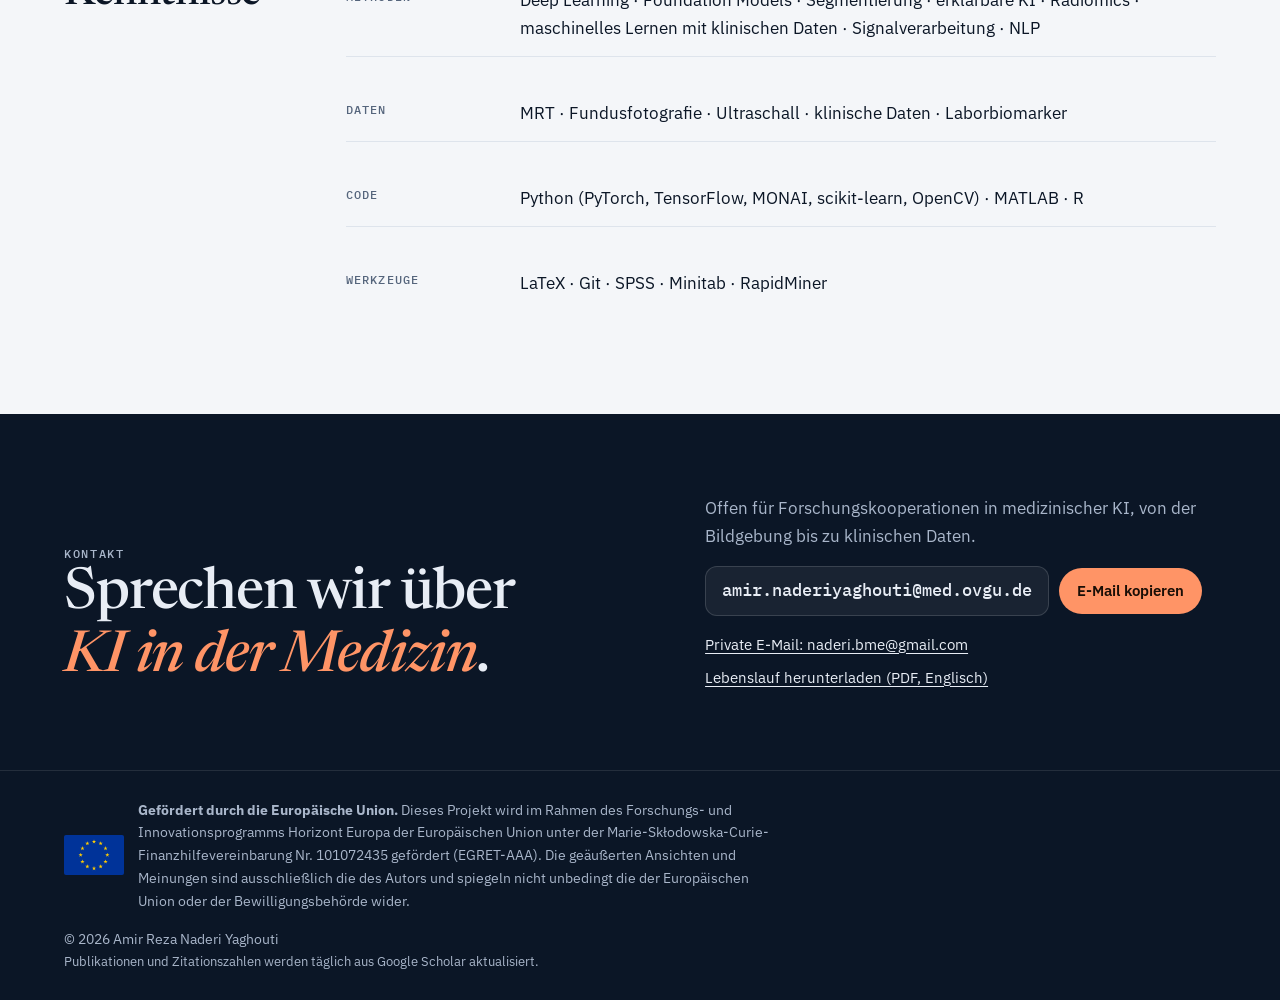
==== commit 16644b73: "Update publications from Google Scholar" ====
--- a/de/index.html
+++ b/de/index.html
@@ -224,7 +224,7 @@
           </div>
           <dl class="stats rise d4" aria-label="Google-Scholar-Kennzahlen">
 <!-- AUTO:STATS -->
-<div><dt>Zitationen</dt><dd>63</dd></div>
+<div><dt>Zitationen</dt><dd>64</dd></div>
 <div><dt>h-Index</dt><dd>3</dd></div>
 <div><dt>i10-Index</dt><dd>2</dd></div>
 <div><dt>Artikel</dt><dd>4</dd></div>
@@ -283,7 +283,7 @@
   pages = {4093--4124},
   year = {2025},
   doi = {10.1007/s11831-025-10268-x}
-}</code></pre><button type="button" class="copy-btn" data-copied="Kopiert">BibTeX kopieren</button></div></details><span class="cites"><span class="meter"><i data-w="39"></i></span>15 Zitationen</span></div></li>
+}</code></pre><button type="button" class="copy-btn" data-copied="Kopiert">BibTeX kopieren</button></div></details><span class="cites"><span class="meter"><i data-w="42"></i></span>16 Zitationen</span></div></li>
 <li class="pub reveal" data-tags="liver classification ml clinical"><div class="pub-top"><span class="venue">Sci. Rep.</span><span class="yr">2024</span></div><h3 lang="en"><a href="https://www.nature.com/articles/s41598-024-51741-0" target="_blank" rel="noopener">Machine learning approaches for early detection of non-alcoholic steatohepatitis based on clinical and blood parameters</a></h3><p class="authors"><b>AR Naderi Yaghouti</b>, H Zamanian, A Shalbaf</p><p class="venue-full">Scientific Reports 14, 2442</p><ul class="ptags"><li>Lebererkrankungen</li><li>Klassifikation</li><li>Maschinelles Lernen</li><li>Klinik- &amp; Labordaten</li></ul><div class="pub-bottom"><a class="mini" href="https://www.nature.com/articles/s41598-024-51741-0" target="_blank" rel="noopener">Artikel</a><a class="mini" href="https://doi.org/10.1038/s41598-024-51741-0" target="_blank" rel="noopener">DOI</a><a class="mini" href="https://scholar.google.com/citations?view_op=view_citation&amp;hl=en&amp;user=WmUoRTsAAAAJ&amp;pagesize=100&amp;sortby=pubdate&amp;citation_for_view=WmUoRTsAAAAJ:d1gkVwhDpl0C" target="_blank" rel="noopener">Scholar</a><details class="cite"><summary class="mini">Zitieren</summary><div class="cite-box"><pre><code>@article{naderiyaghouti2024machine,
   title = {{Machine learning approaches for early detection of non-alcoholic steatohepatitis based on clinical and blood parameters}},
   author = {Naderi Yaghouti, A. R. and Zamanian, H. and Shalbaf, A.},
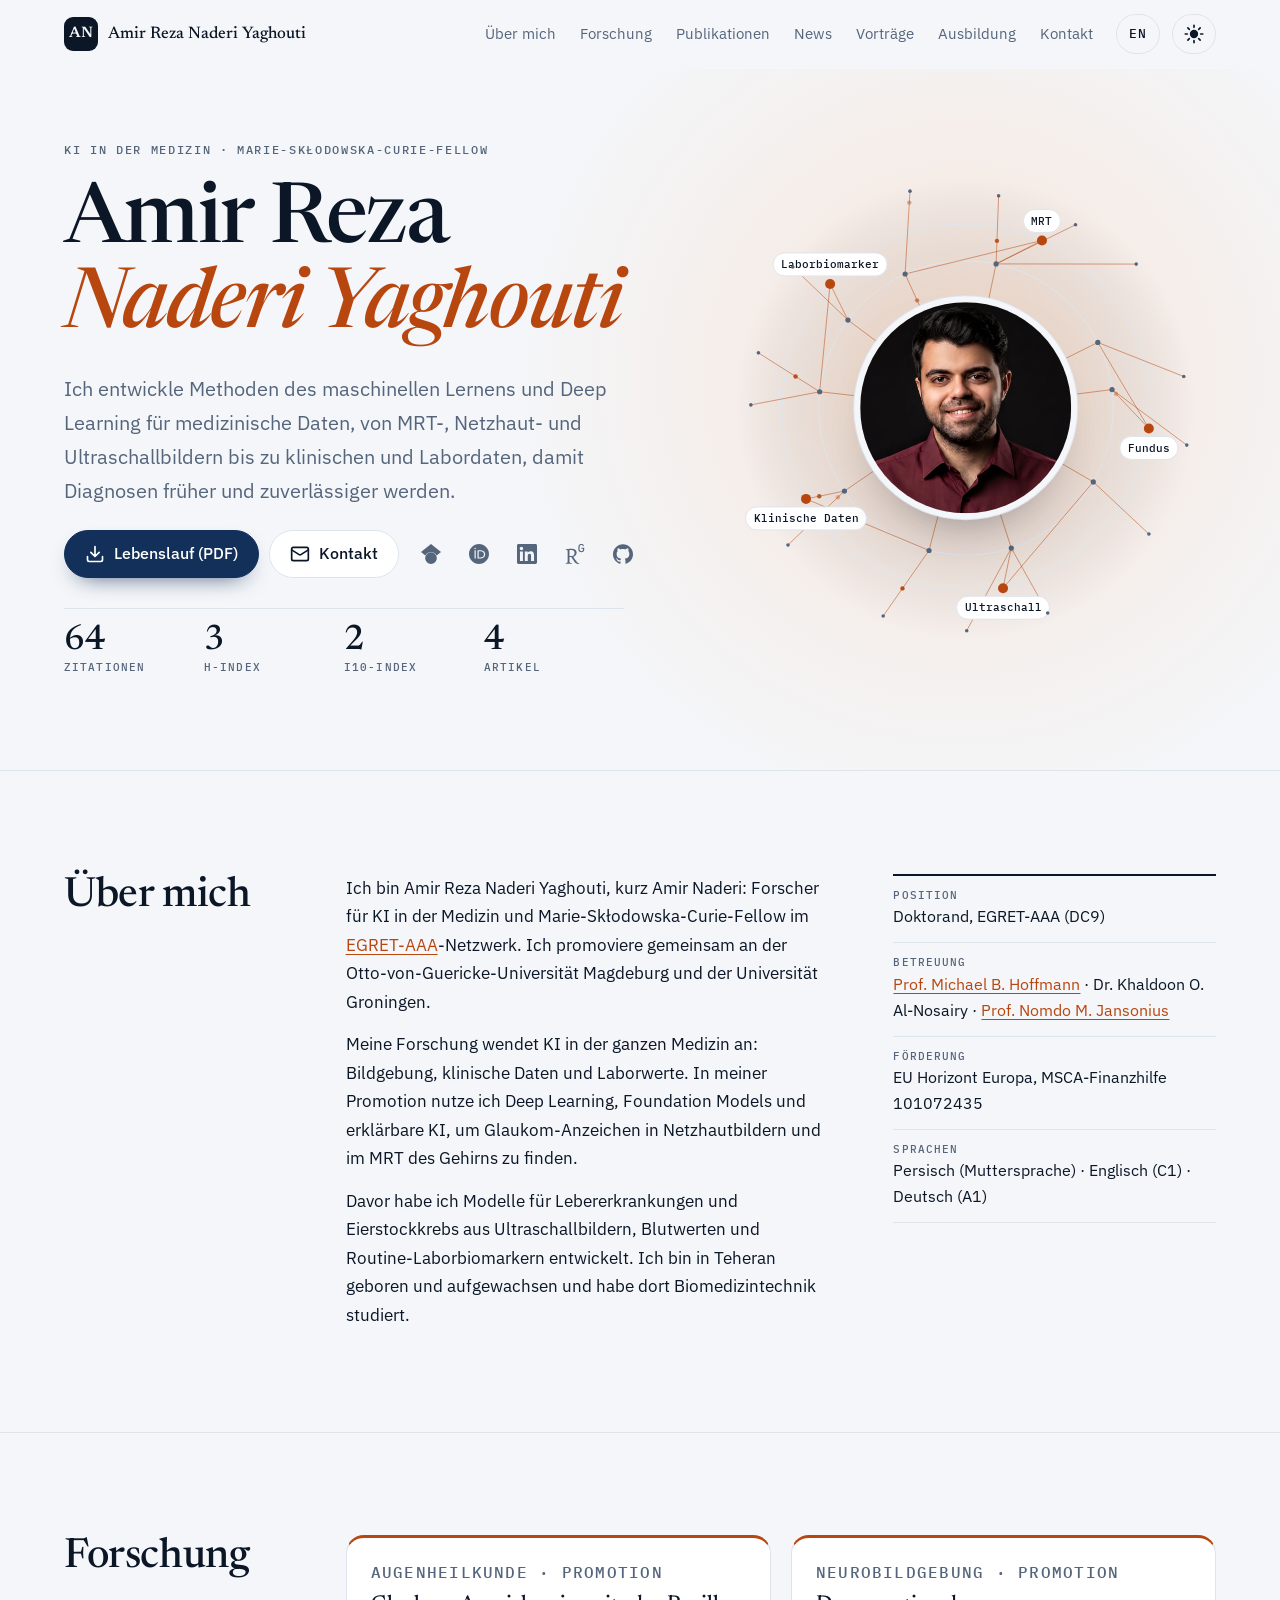
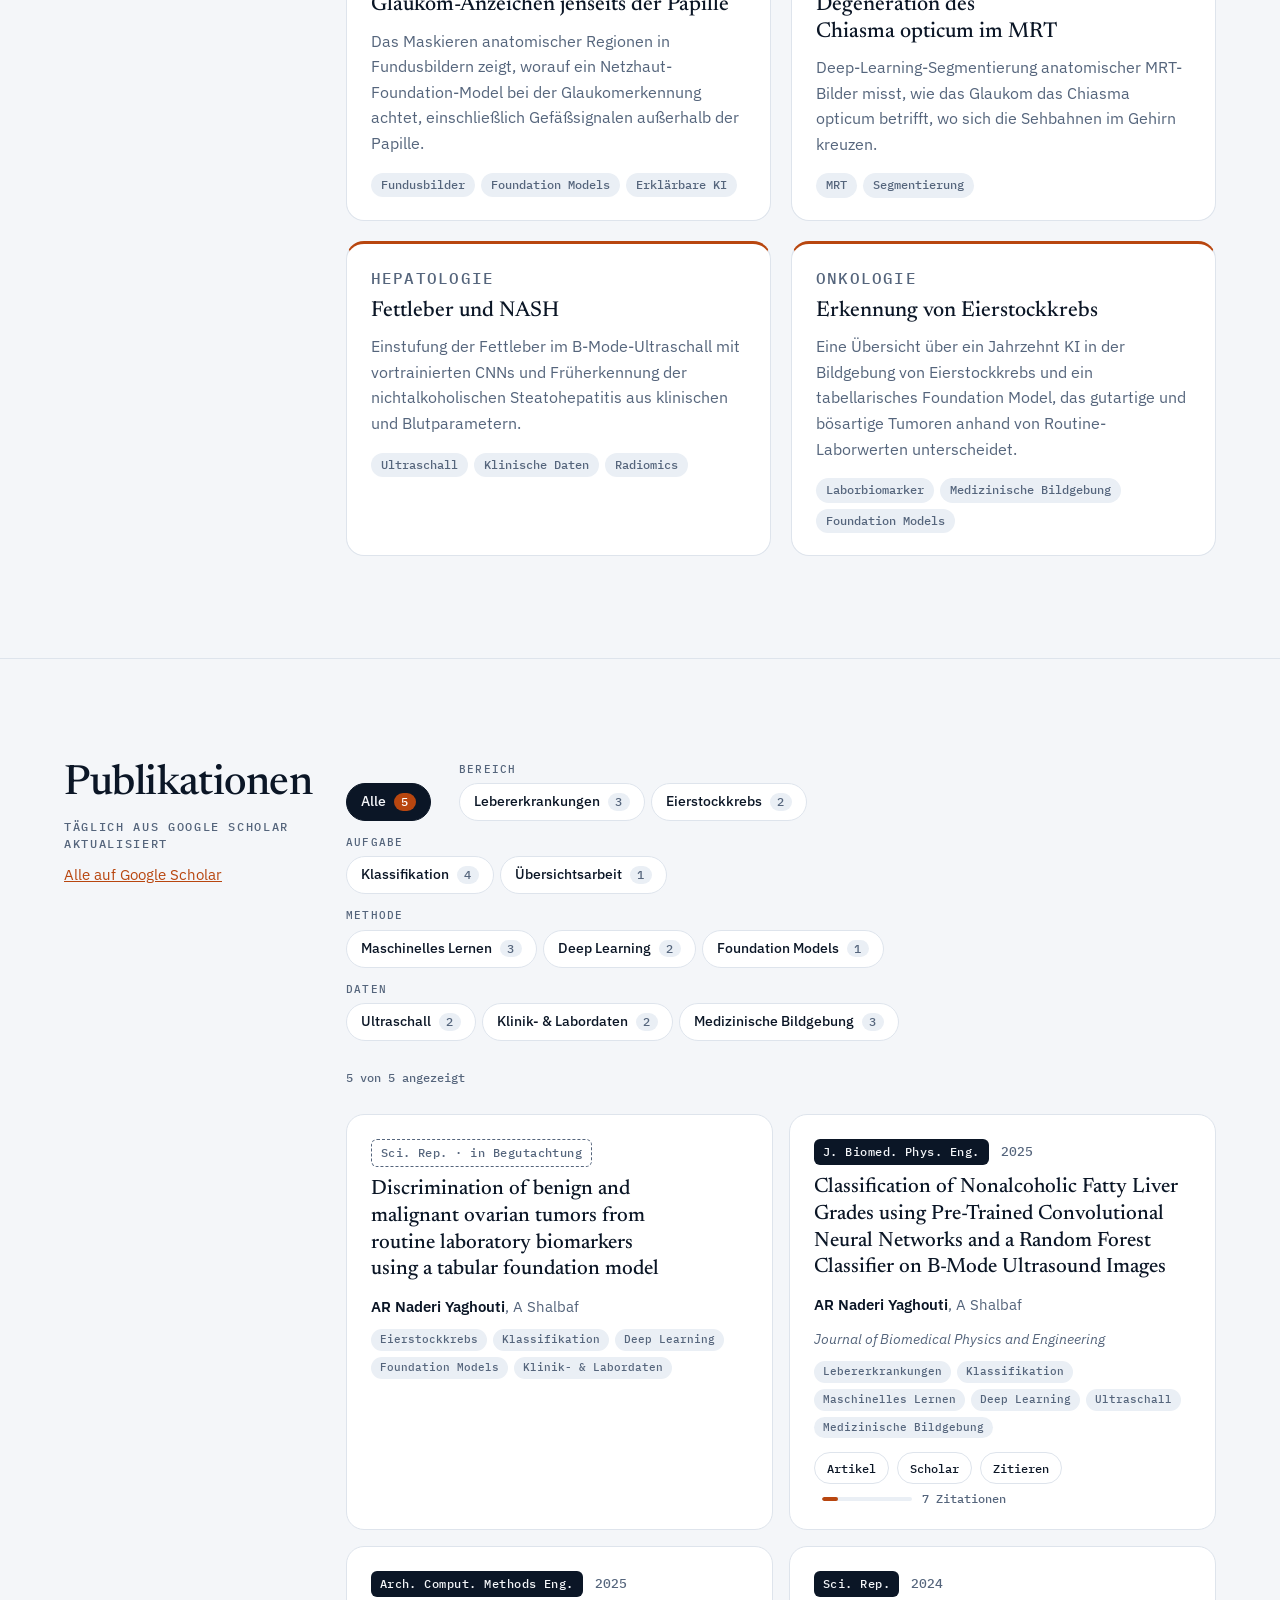
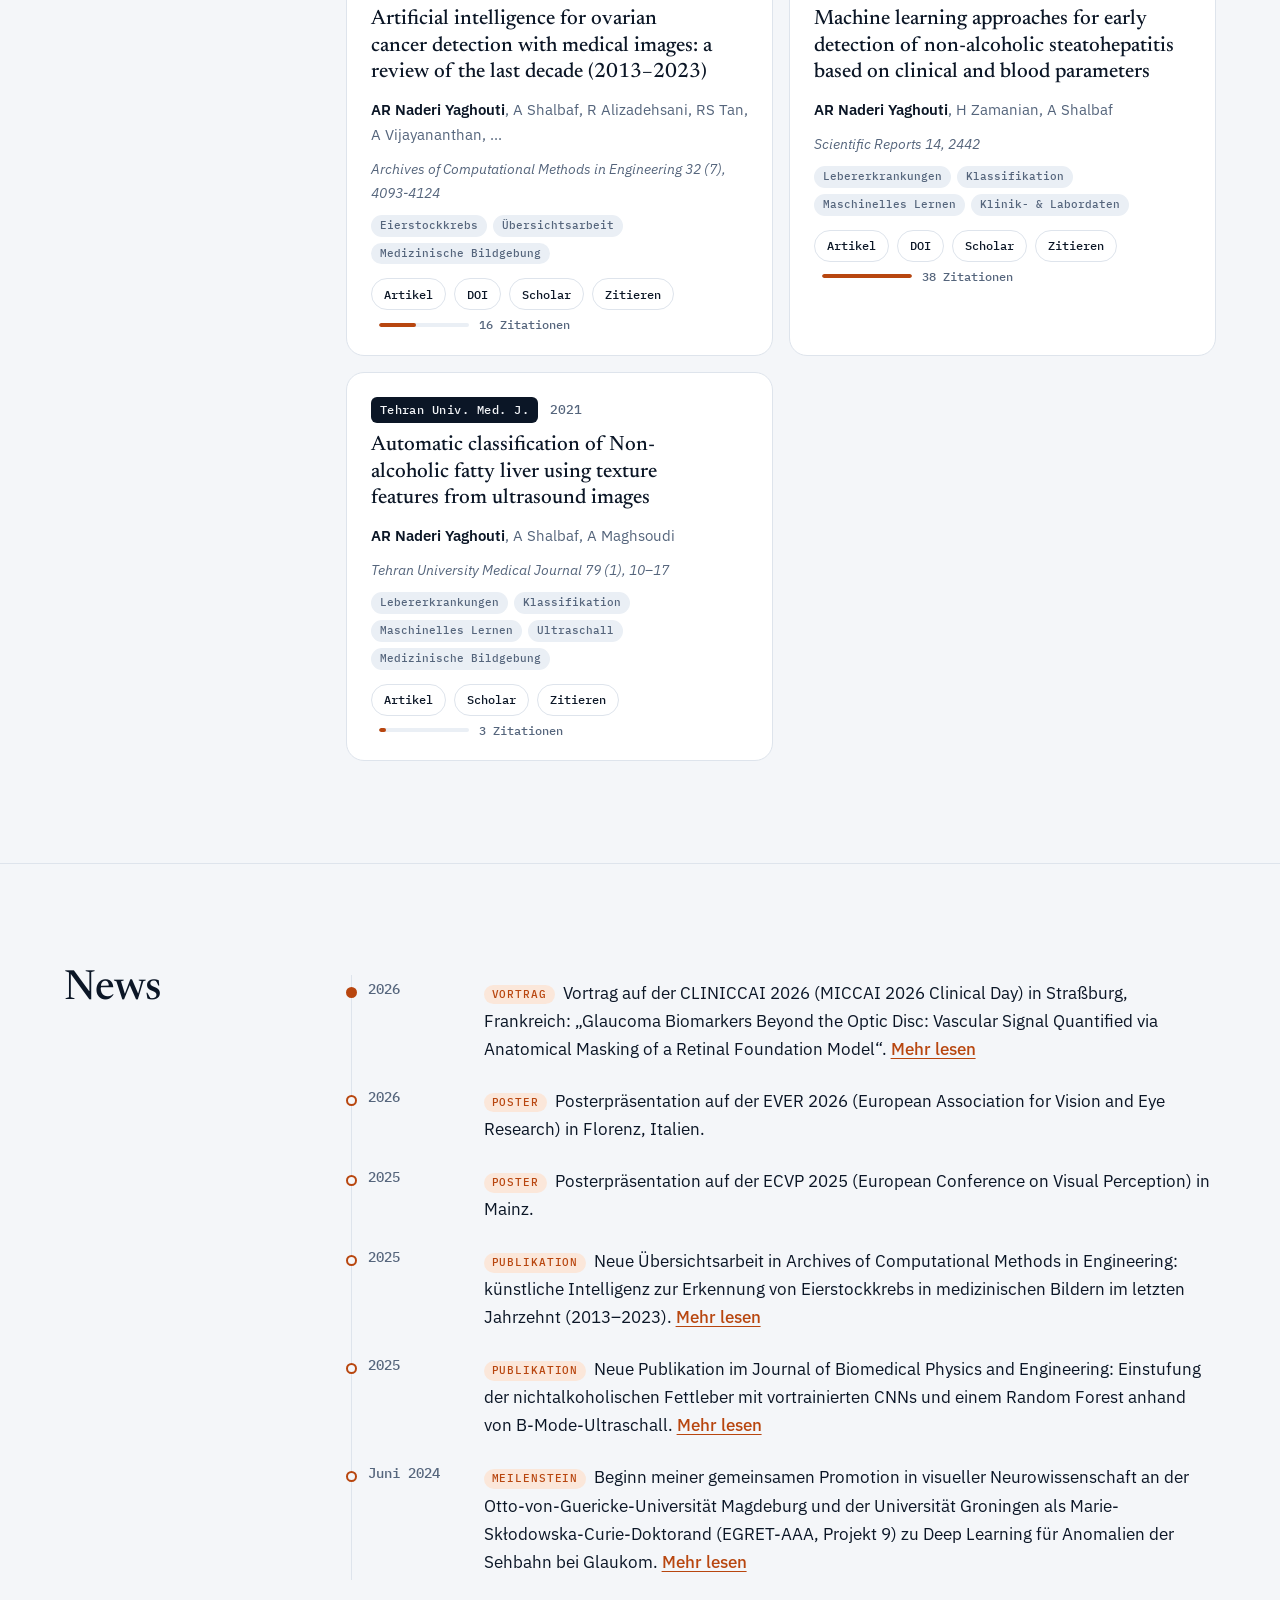
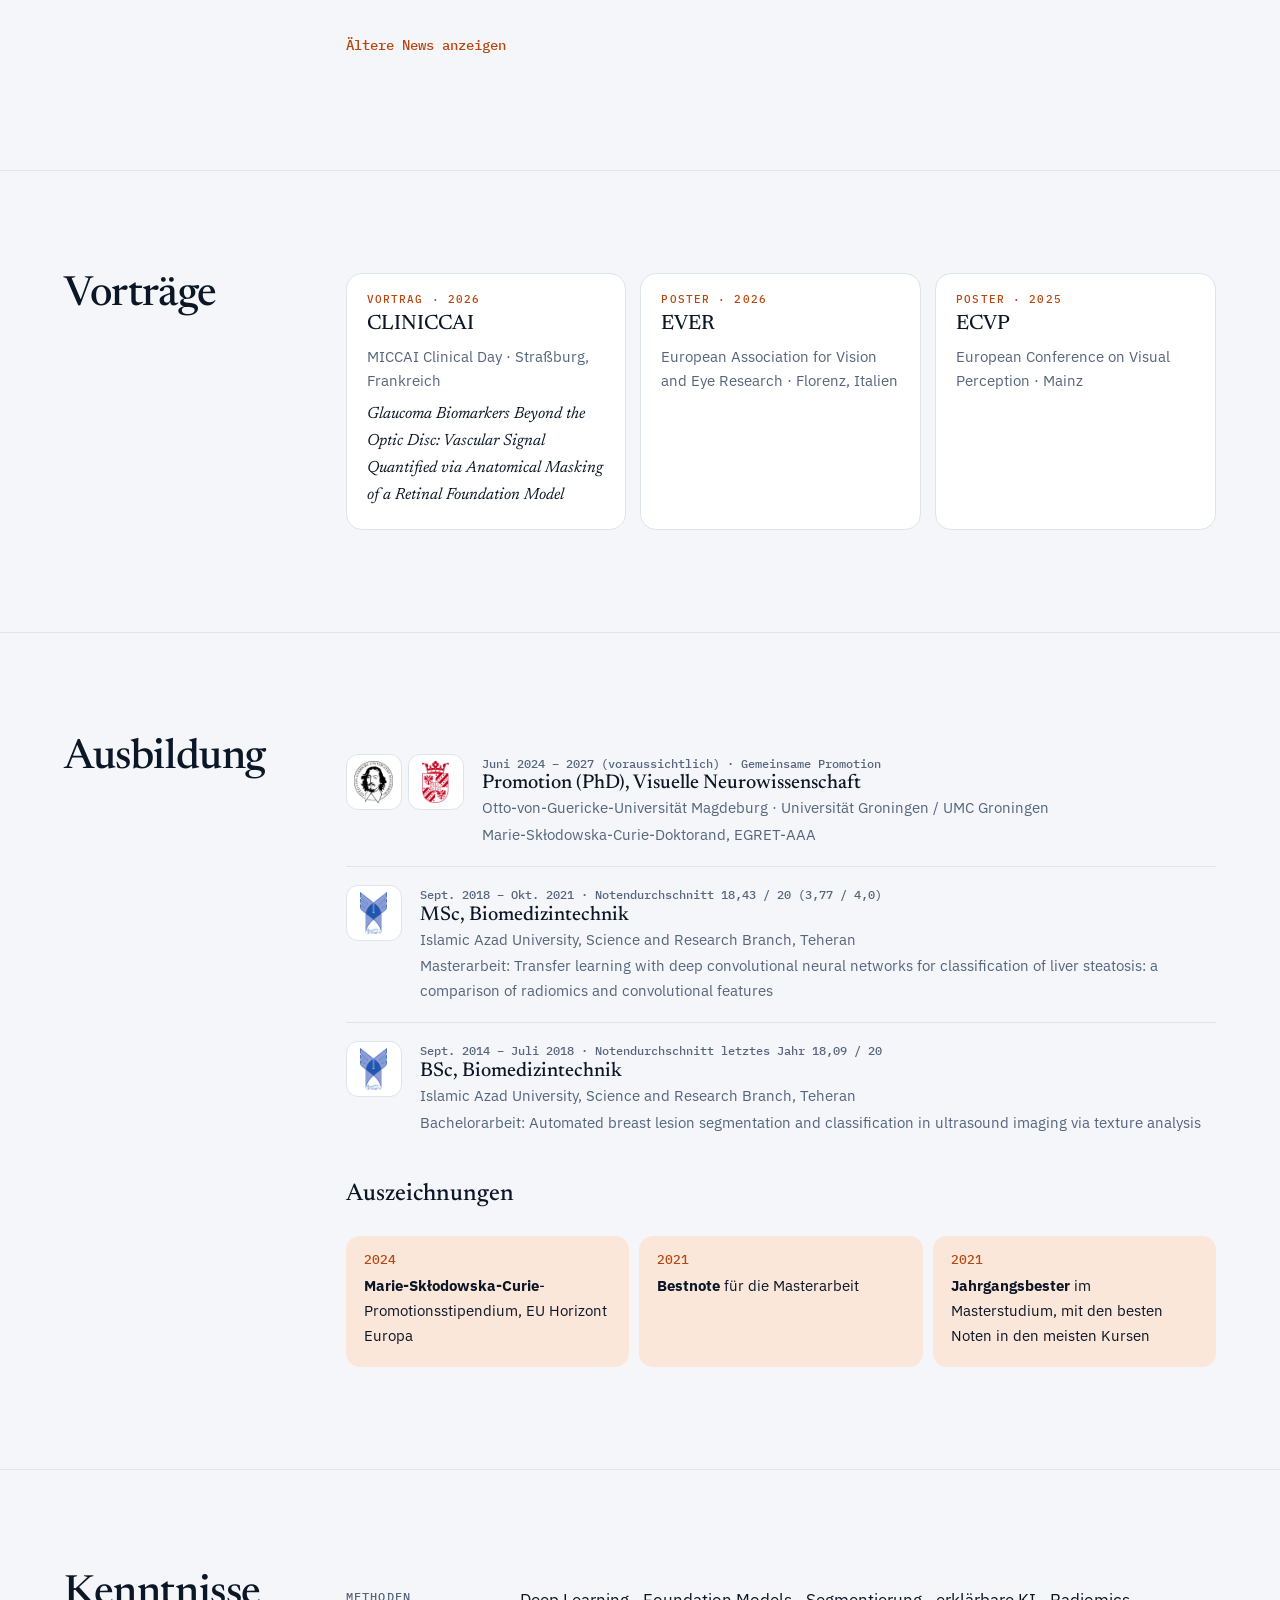
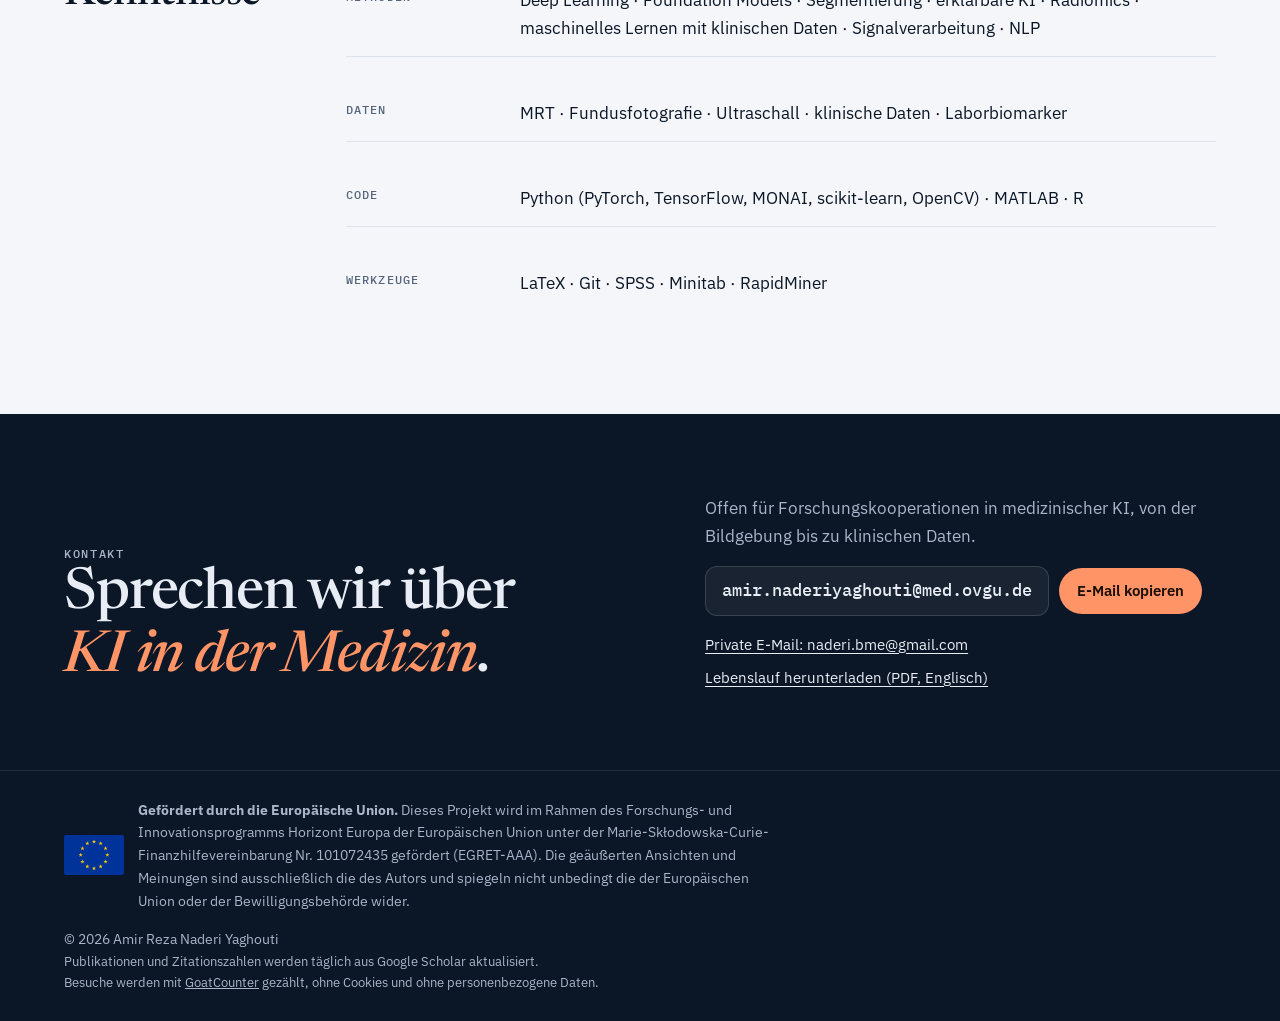
==== commit ed955d8d: "Add a cookie-free visitor counter and email reports every 10 visits - GoatCounter script in both pag" ====
--- a/de/index.html
+++ b/de/index.html
@@ -163,6 +163,7 @@
   }
 }
   </script>
+  <script data-goatcounter="https://amirnaderi.goatcounter.com/count" async src="https://gc.zgo.at/count.js"></script>
 <!-- /AUTO:HEAD -->
   <meta name="theme-color" content="#0B1626">
   <link rel="icon" href="/favicon.ico" sizes="48x48">
@@ -376,7 +377,7 @@
         <p>© <span data-year>2026</span> Amir Reza Naderi Yaghouti</p>
         <p class="sync">
 <!-- AUTO:UPDATED -->
-Publikationen und Zitationszahlen werden täglich aus Google Scholar aktualisiert.
+Publikationen und Zitationszahlen werden täglich aus Google Scholar aktualisiert.<br>Besuche werden mit <a href="https://www.goatcounter.com/help/privacy" target="_blank" rel="noopener">GoatCounter</a> gezählt, ohne Cookies und ohne personenbezogene Daten.
 <!-- /AUTO:UPDATED -->
         </p>
       </div>
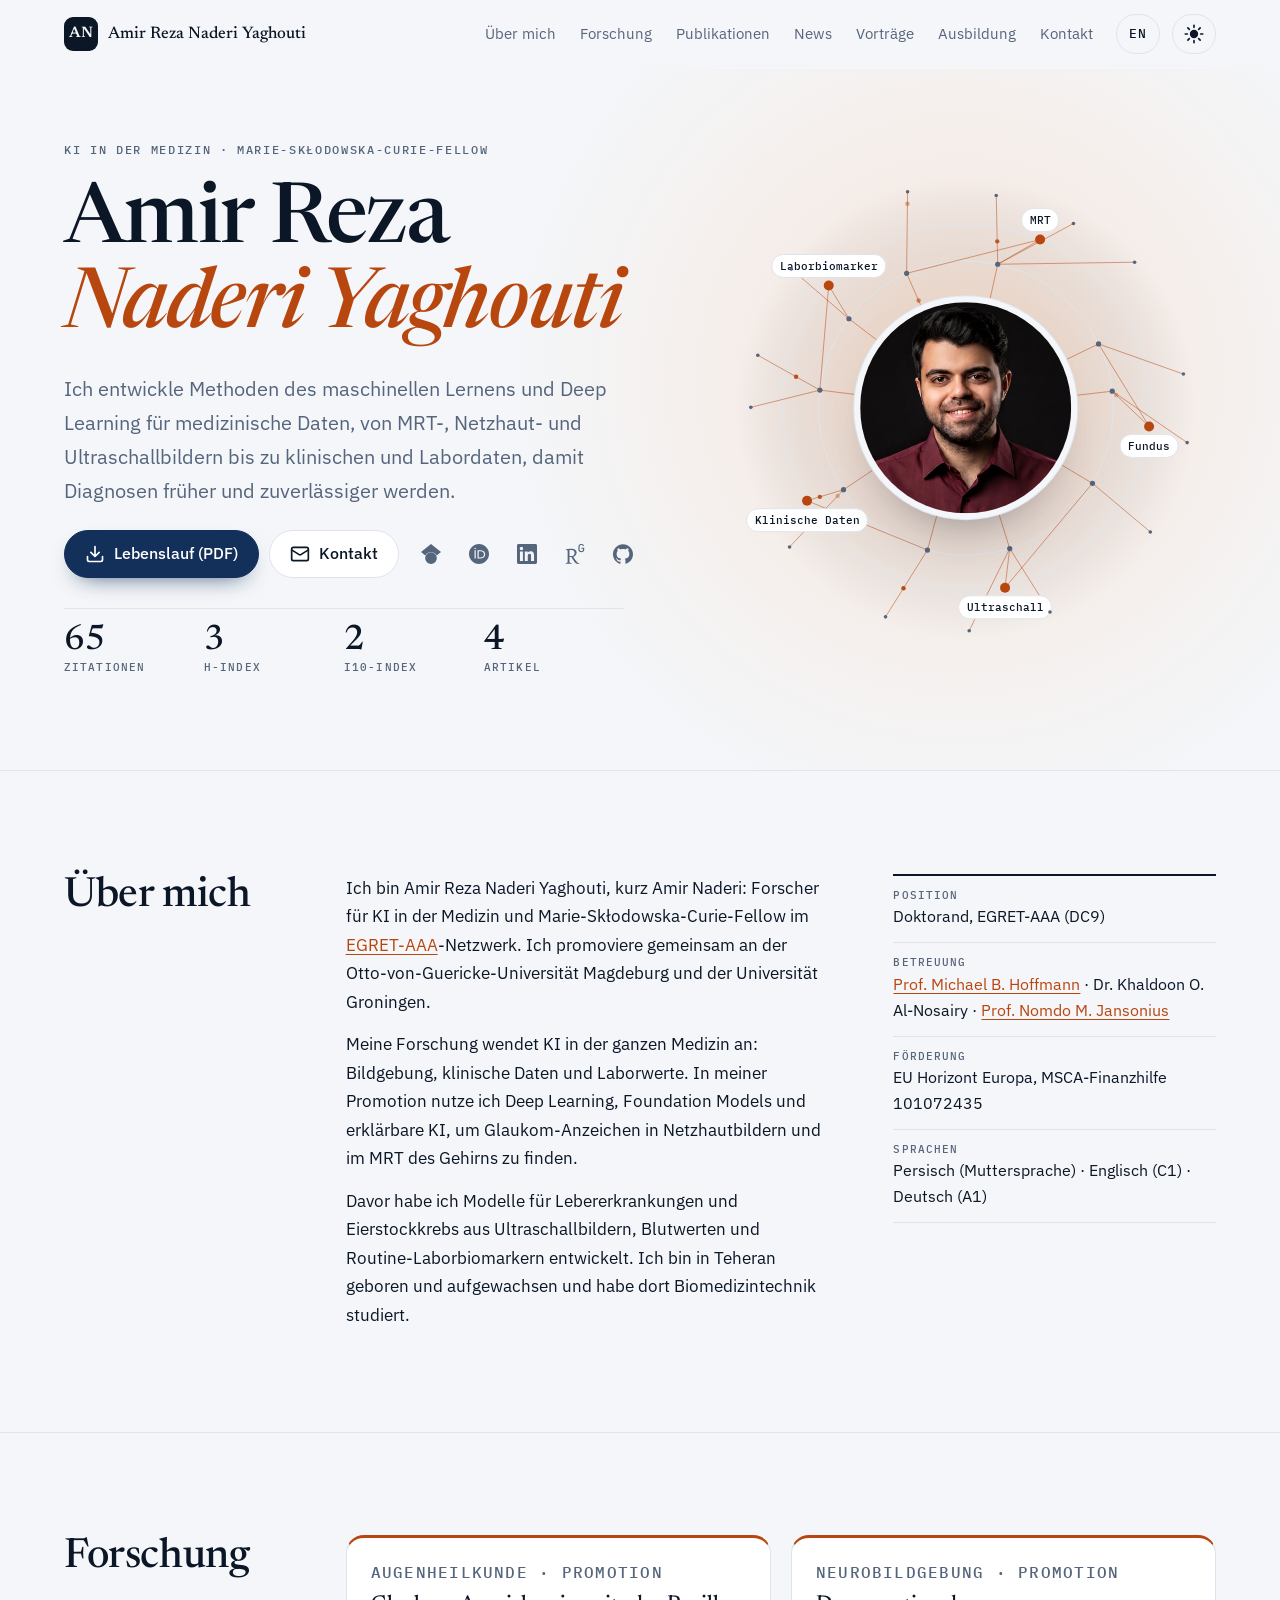
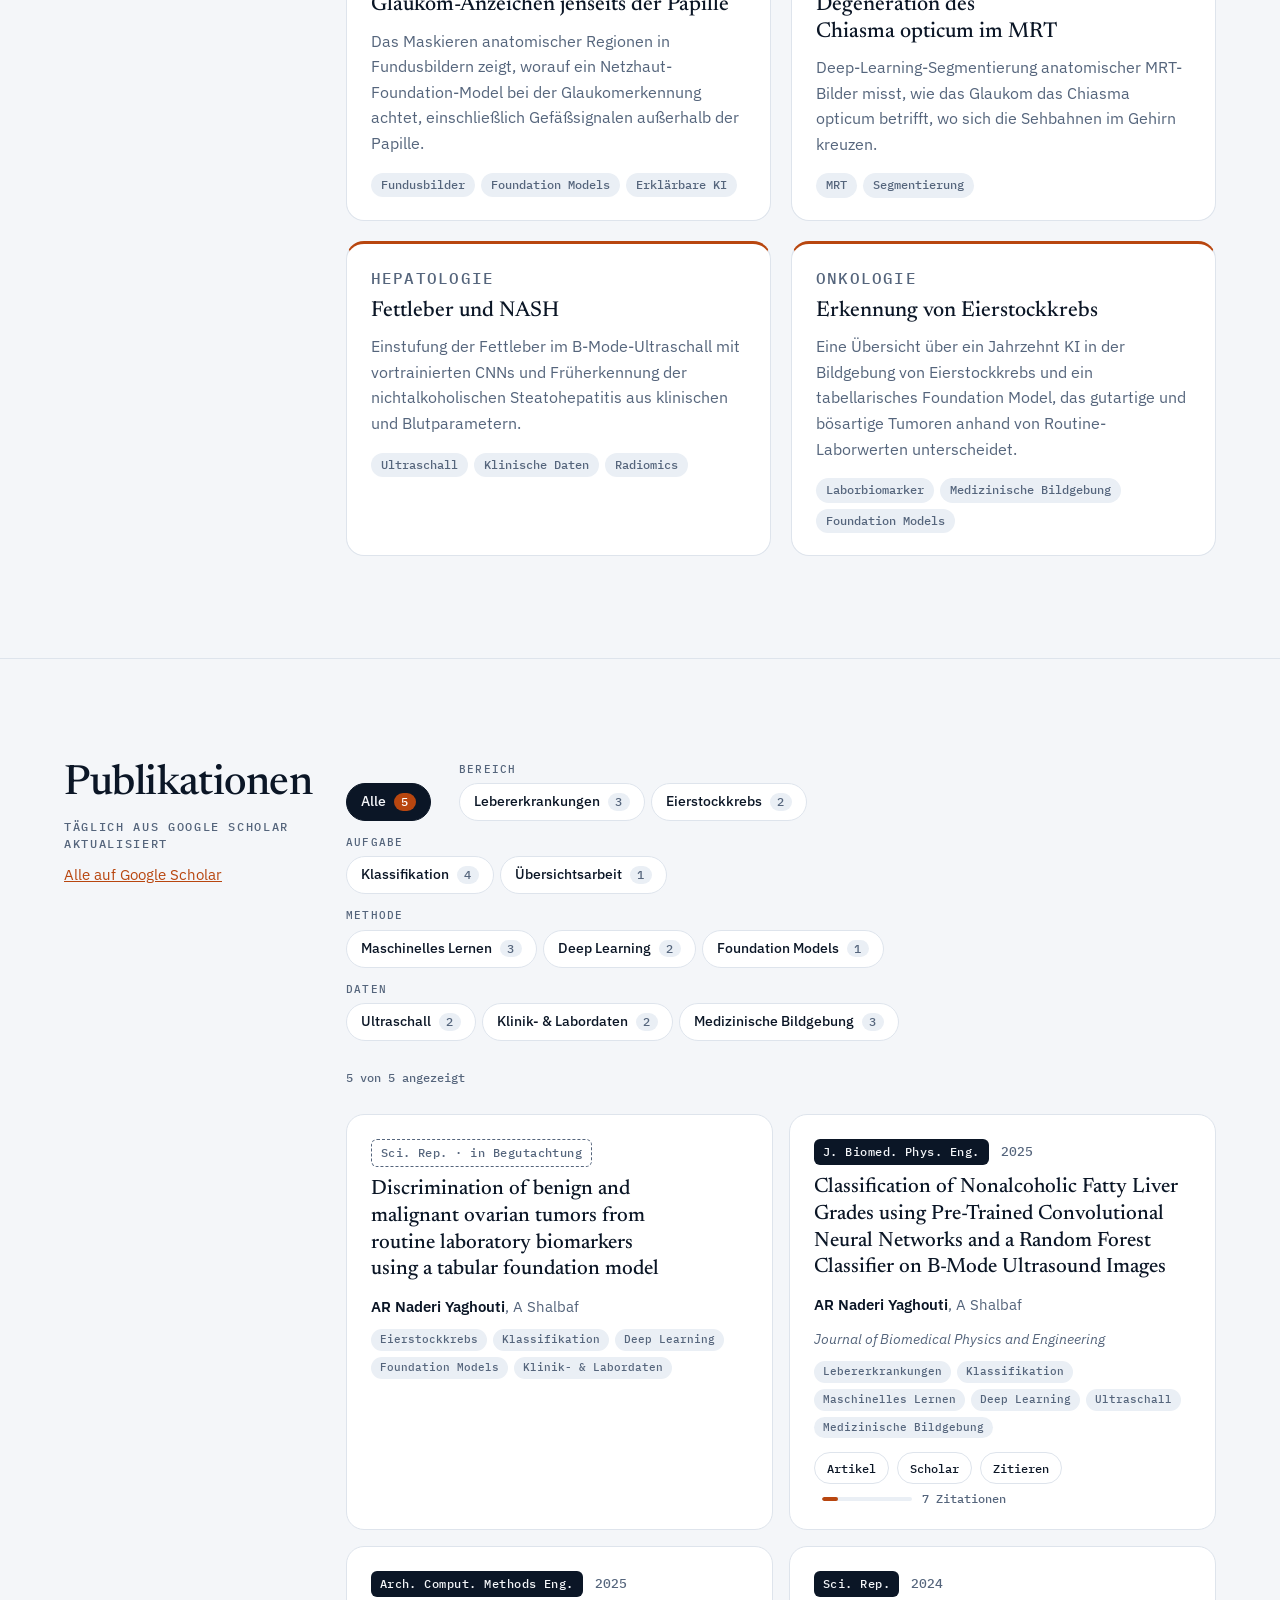
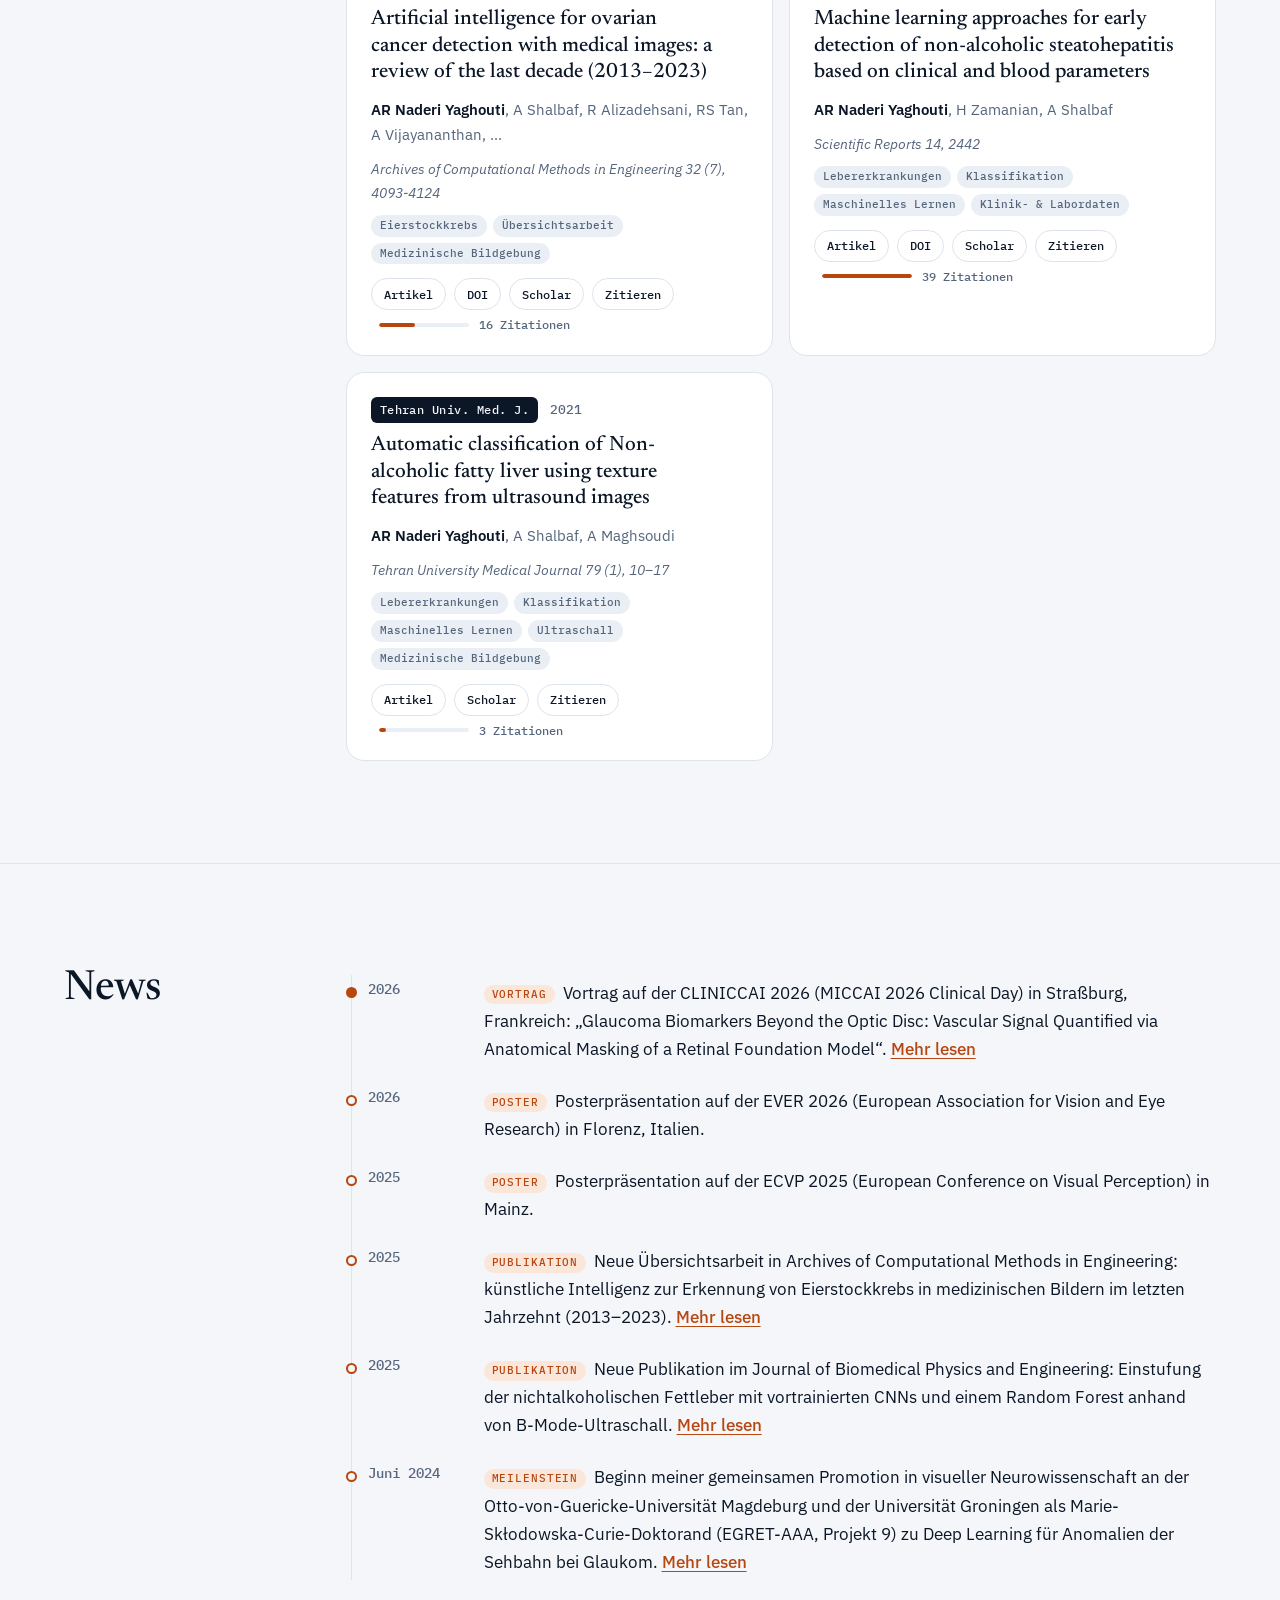
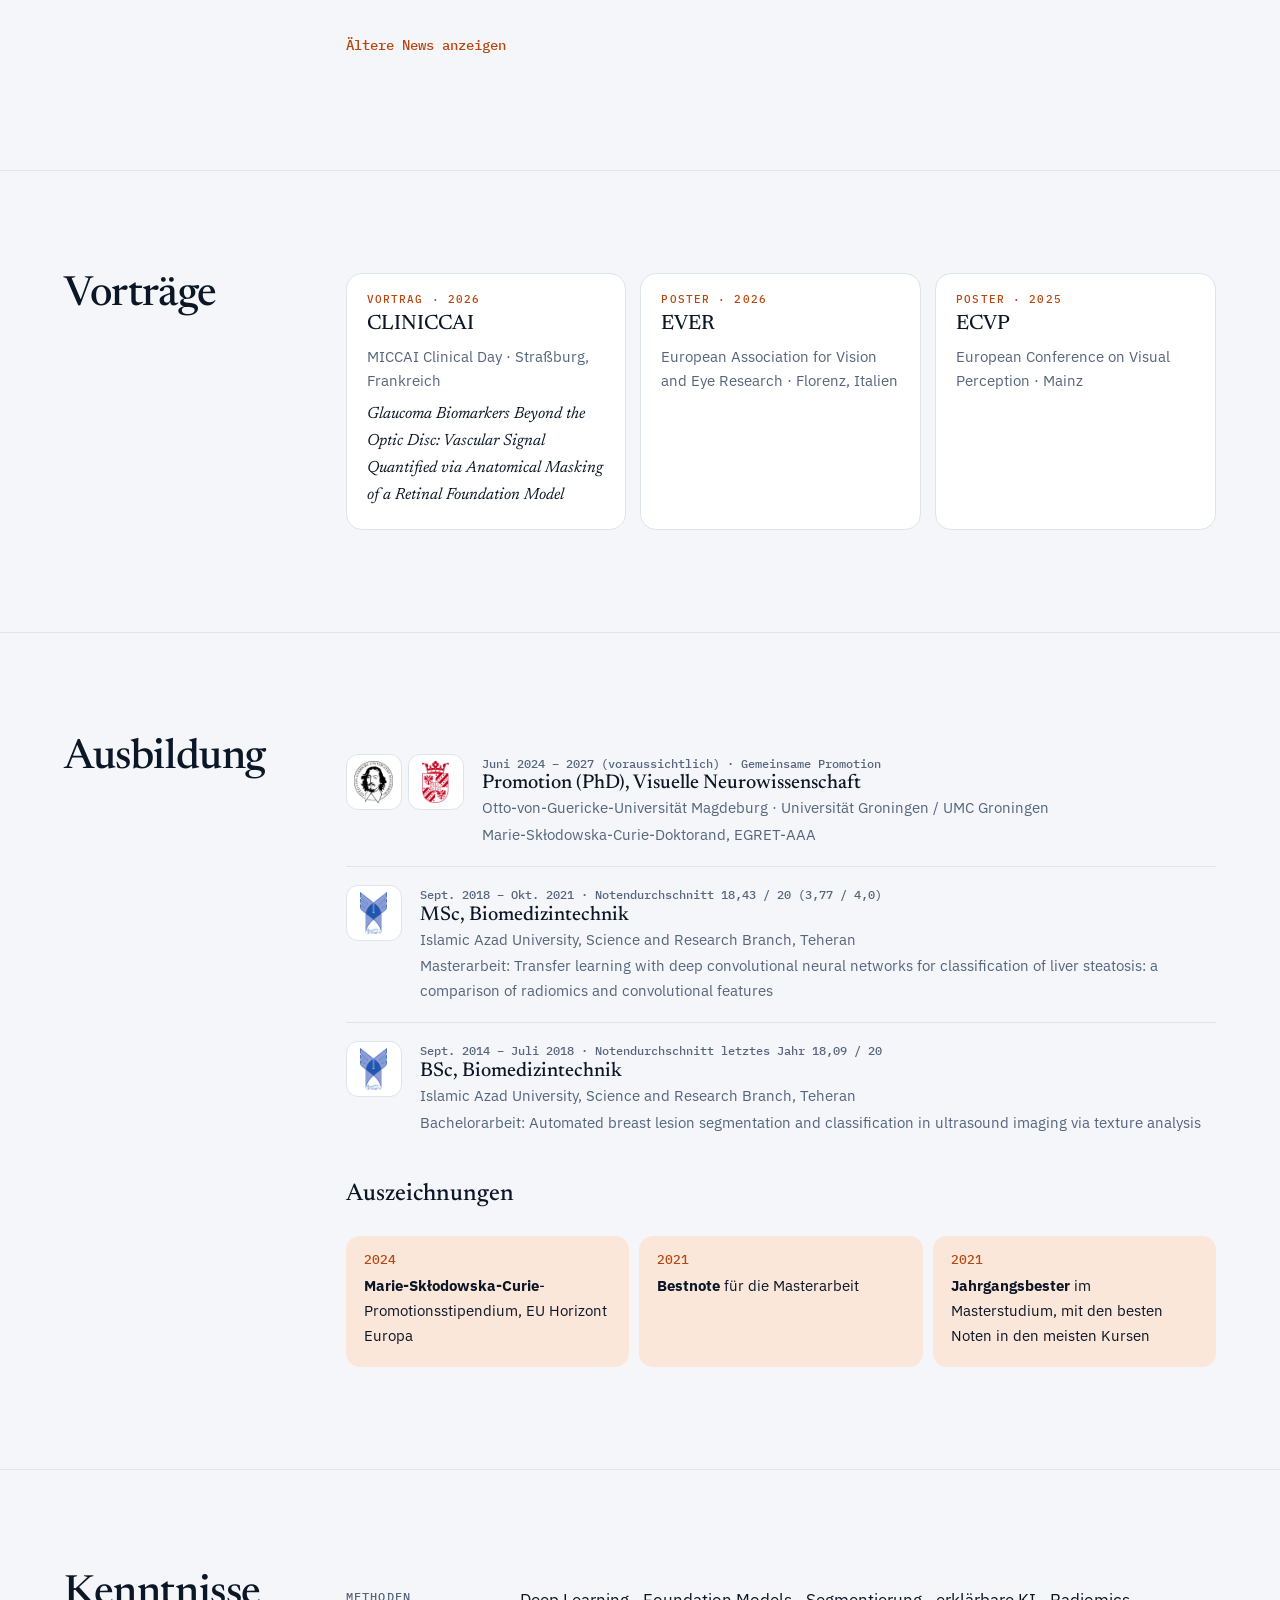
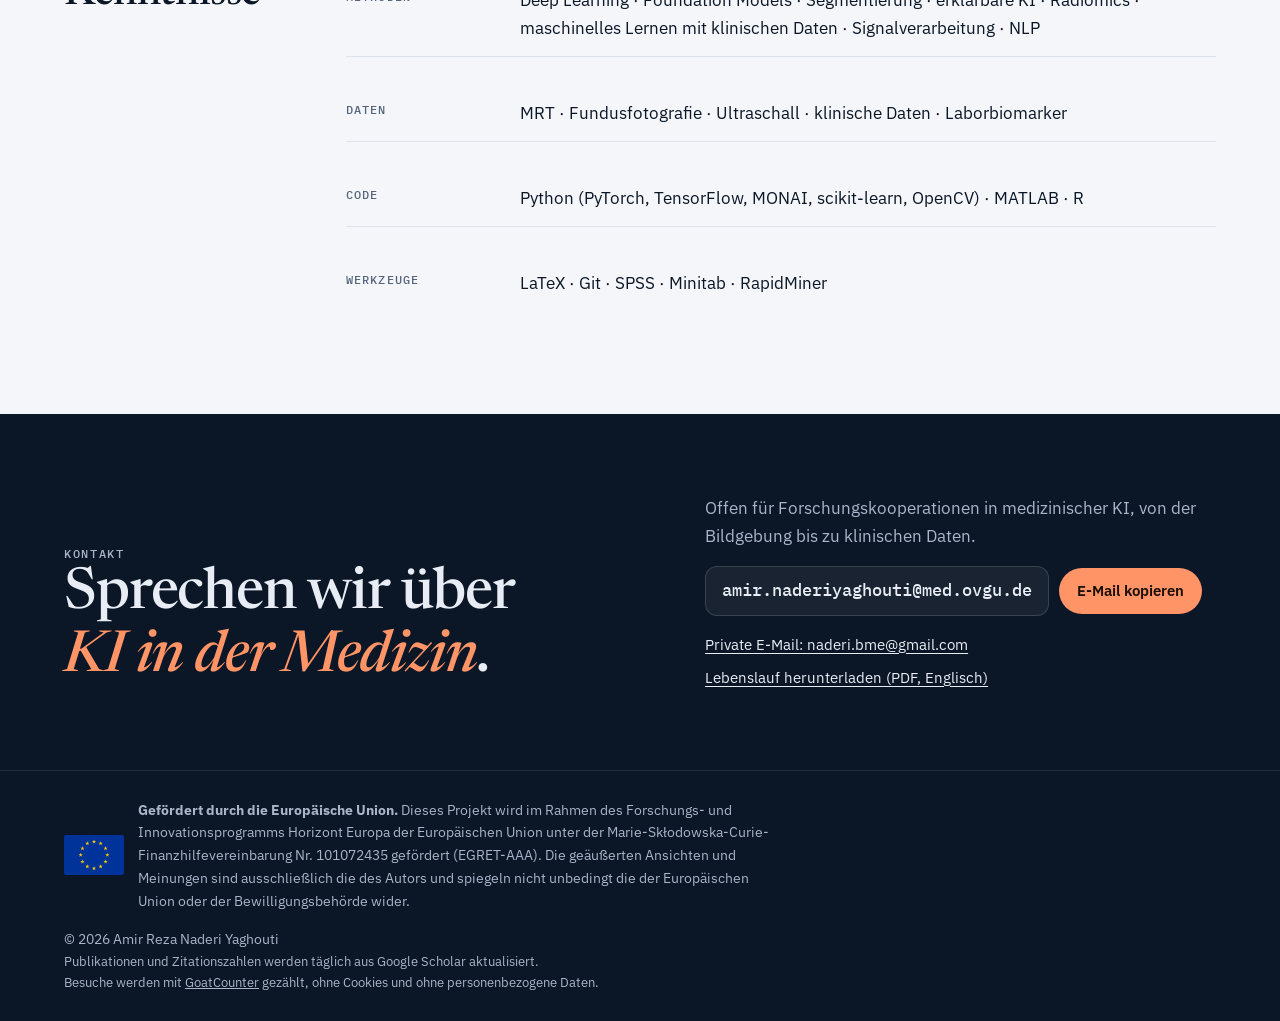
==== commit 00aca3ea: "Update publications from Google Scholar" ====
--- a/de/index.html
+++ b/de/index.html
@@ -225,7 +225,7 @@
           </div>
           <dl class="stats rise d4" aria-label="Google-Scholar-Kennzahlen">
 <!-- AUTO:STATS -->
-<div><dt>Zitationen</dt><dd>64</dd></div>
+<div><dt>Zitationen</dt><dd>65</dd></div>
 <div><dt>h-Index</dt><dd>3</dd></div>
 <div><dt>i10-Index</dt><dd>2</dd></div>
 <div><dt>Artikel</dt><dd>4</dd></div>
@@ -284,7 +284,7 @@
   pages = {4093--4124},
   year = {2025},
   doi = {10.1007/s11831-025-10268-x}
-}</code></pre><button type="button" class="copy-btn" data-copied="Kopiert">BibTeX kopieren</button></div></details><span class="cites"><span class="meter"><i data-w="42"></i></span>16 Zitationen</span></div></li>
+}</code></pre><button type="button" class="copy-btn" data-copied="Kopiert">BibTeX kopieren</button></div></details><span class="cites"><span class="meter"><i data-w="41"></i></span>16 Zitationen</span></div></li>
 <li class="pub reveal" data-tags="liver classification ml clinical"><div class="pub-top"><span class="venue">Sci. Rep.</span><span class="yr">2024</span></div><h3 lang="en"><a href="https://www.nature.com/articles/s41598-024-51741-0" target="_blank" rel="noopener">Machine learning approaches for early detection of non-alcoholic steatohepatitis based on clinical and blood parameters</a></h3><p class="authors"><b>AR Naderi Yaghouti</b>, H Zamanian, A Shalbaf</p><p class="venue-full">Scientific Reports 14, 2442</p><ul class="ptags"><li>Lebererkrankungen</li><li>Klassifikation</li><li>Maschinelles Lernen</li><li>Klinik- &amp; Labordaten</li></ul><div class="pub-bottom"><a class="mini" href="https://www.nature.com/articles/s41598-024-51741-0" target="_blank" rel="noopener">Artikel</a><a class="mini" href="https://doi.org/10.1038/s41598-024-51741-0" target="_blank" rel="noopener">DOI</a><a class="mini" href="https://scholar.google.com/citations?view_op=view_citation&amp;hl=en&amp;user=WmUoRTsAAAAJ&amp;pagesize=100&amp;sortby=pubdate&amp;citation_for_view=WmUoRTsAAAAJ:d1gkVwhDpl0C" target="_blank" rel="noopener">Scholar</a><details class="cite"><summary class="mini">Zitieren</summary><div class="cite-box"><pre><code>@article{naderiyaghouti2024machine,
   title = {{Machine learning approaches for early detection of non-alcoholic steatohepatitis based on clinical and blood parameters}},
   author = {Naderi Yaghouti, A. R. and Zamanian, H. and Shalbaf, A.},
@@ -293,7 +293,7 @@
   pages = {2442},
   year = {2024},
   doi = {10.1038/s41598-024-51741-0}
-}</code></pre><button type="button" class="copy-btn" data-copied="Kopiert">BibTeX kopieren</button></div></details><span class="cites"><span class="meter"><i data-w="100"></i></span>38 Zitationen</span></div></li>
+}</code></pre><button type="button" class="copy-btn" data-copied="Kopiert">BibTeX kopieren</button></div></details><span class="cites"><span class="meter"><i data-w="100"></i></span>39 Zitationen</span></div></li>
 <li class="pub reveal" data-tags="liver classification ml ultrasound imaging"><div class="pub-top"><span class="venue">Tehran Univ. Med. J.</span><span class="yr">2021</span></div><h3 lang="en"><a href="https://tumj.tums.ac.ir/article-1-11130-en.html" target="_blank" rel="noopener">Automatic classification of Non-alcoholic fatty liver using texture features from ultrasound images</a></h3><p class="authors"><b>AR Naderi Yaghouti</b>, A Shalbaf, A Maghsoudi</p><p class="venue-full">Tehran University Medical Journal 79 (1), 10–17</p><ul class="ptags"><li>Lebererkrankungen</li><li>Klassifikation</li><li>Maschinelles Lernen</li><li>Ultraschall</li><li>Medizinische Bildgebung</li></ul><div class="pub-bottom"><a class="mini" href="https://tumj.tums.ac.ir/article-1-11130-en.html" target="_blank" rel="noopener">Artikel</a><a class="mini" href="https://scholar.google.com/citations?view_op=view_citation&amp;hl=en&amp;user=WmUoRTsAAAAJ&amp;pagesize=100&amp;sortby=pubdate&amp;citation_for_view=WmUoRTsAAAAJ:9yKSN-GCB0IC" target="_blank" rel="noopener">Scholar</a><details class="cite"><summary class="mini">Zitieren</summary><div class="cite-box"><pre><code>@article{naderiyaghouti2021automatic,
   title = {{Automatic classification of Non-alcoholic fatty liver using texture features from ultrasound images}},
   author = {Naderi Yaghouti, A. R. and Shalbaf, A. and Maghsoudi, A.},
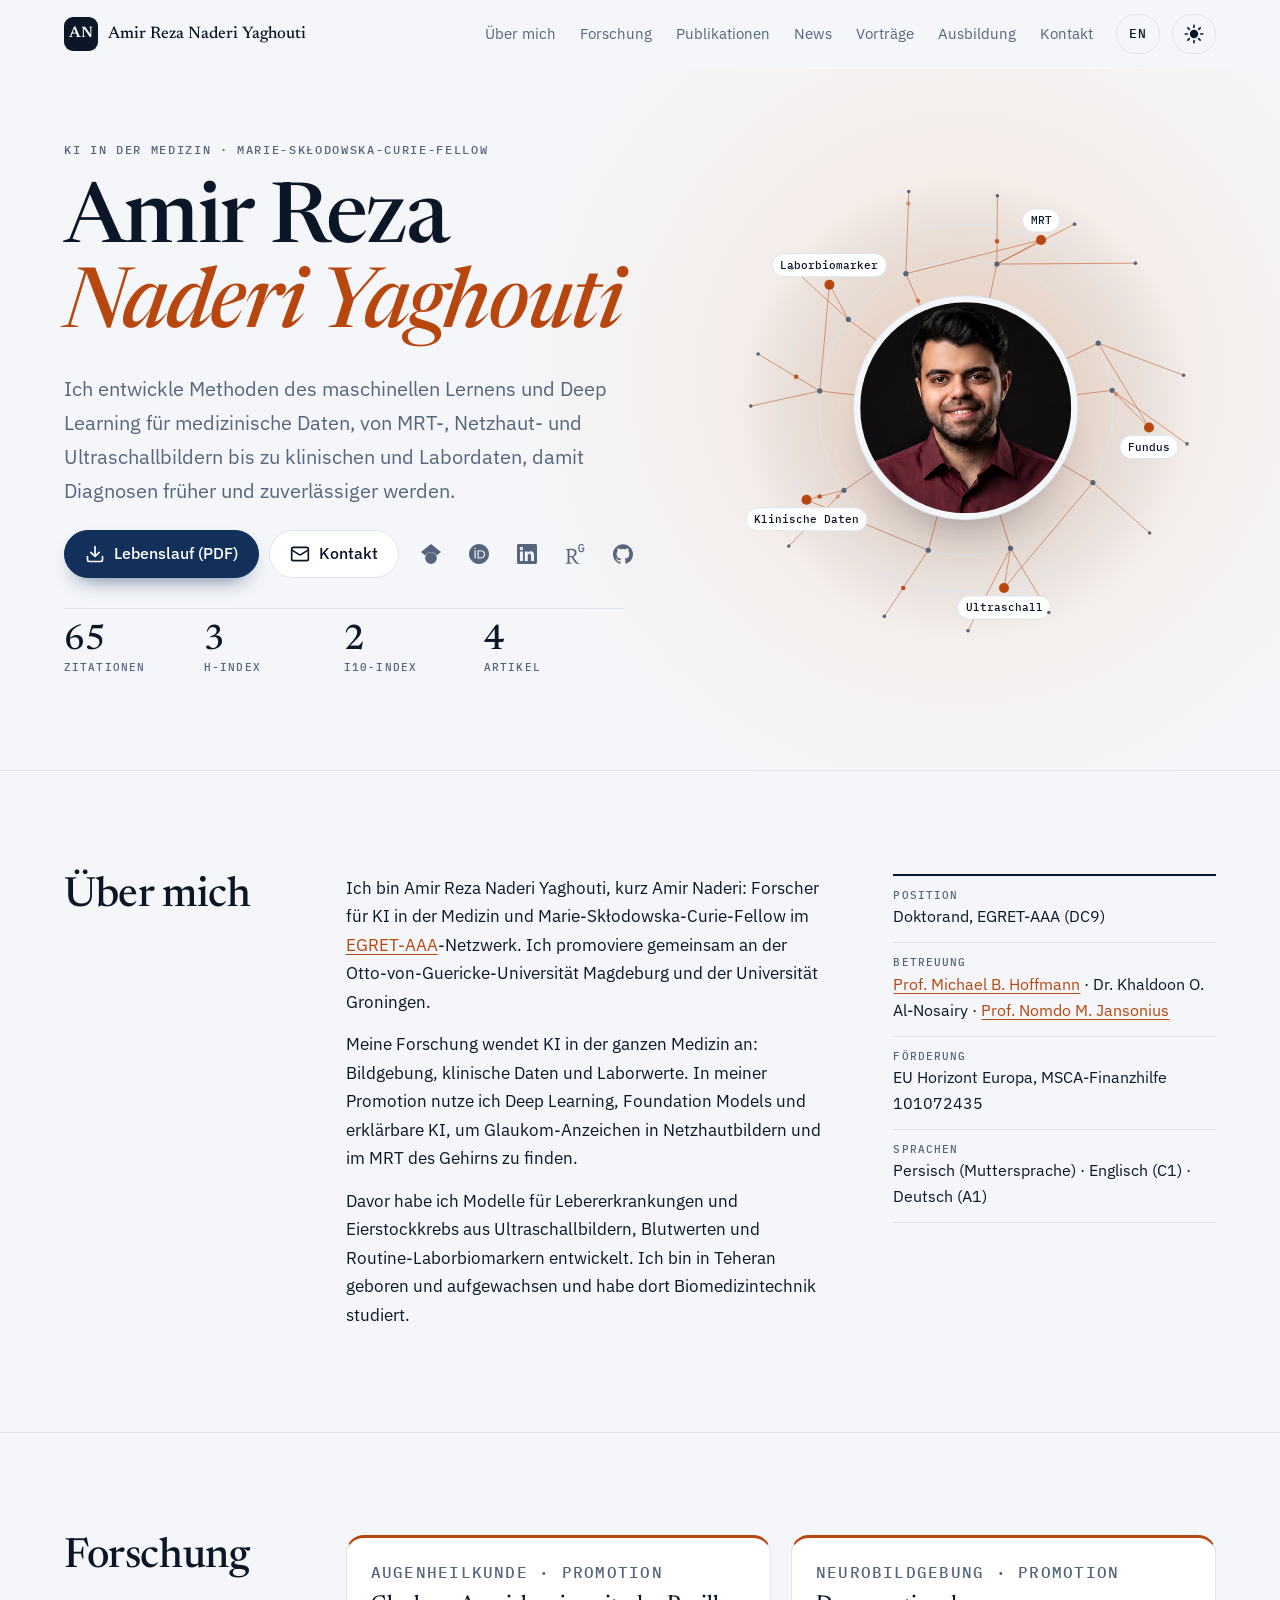
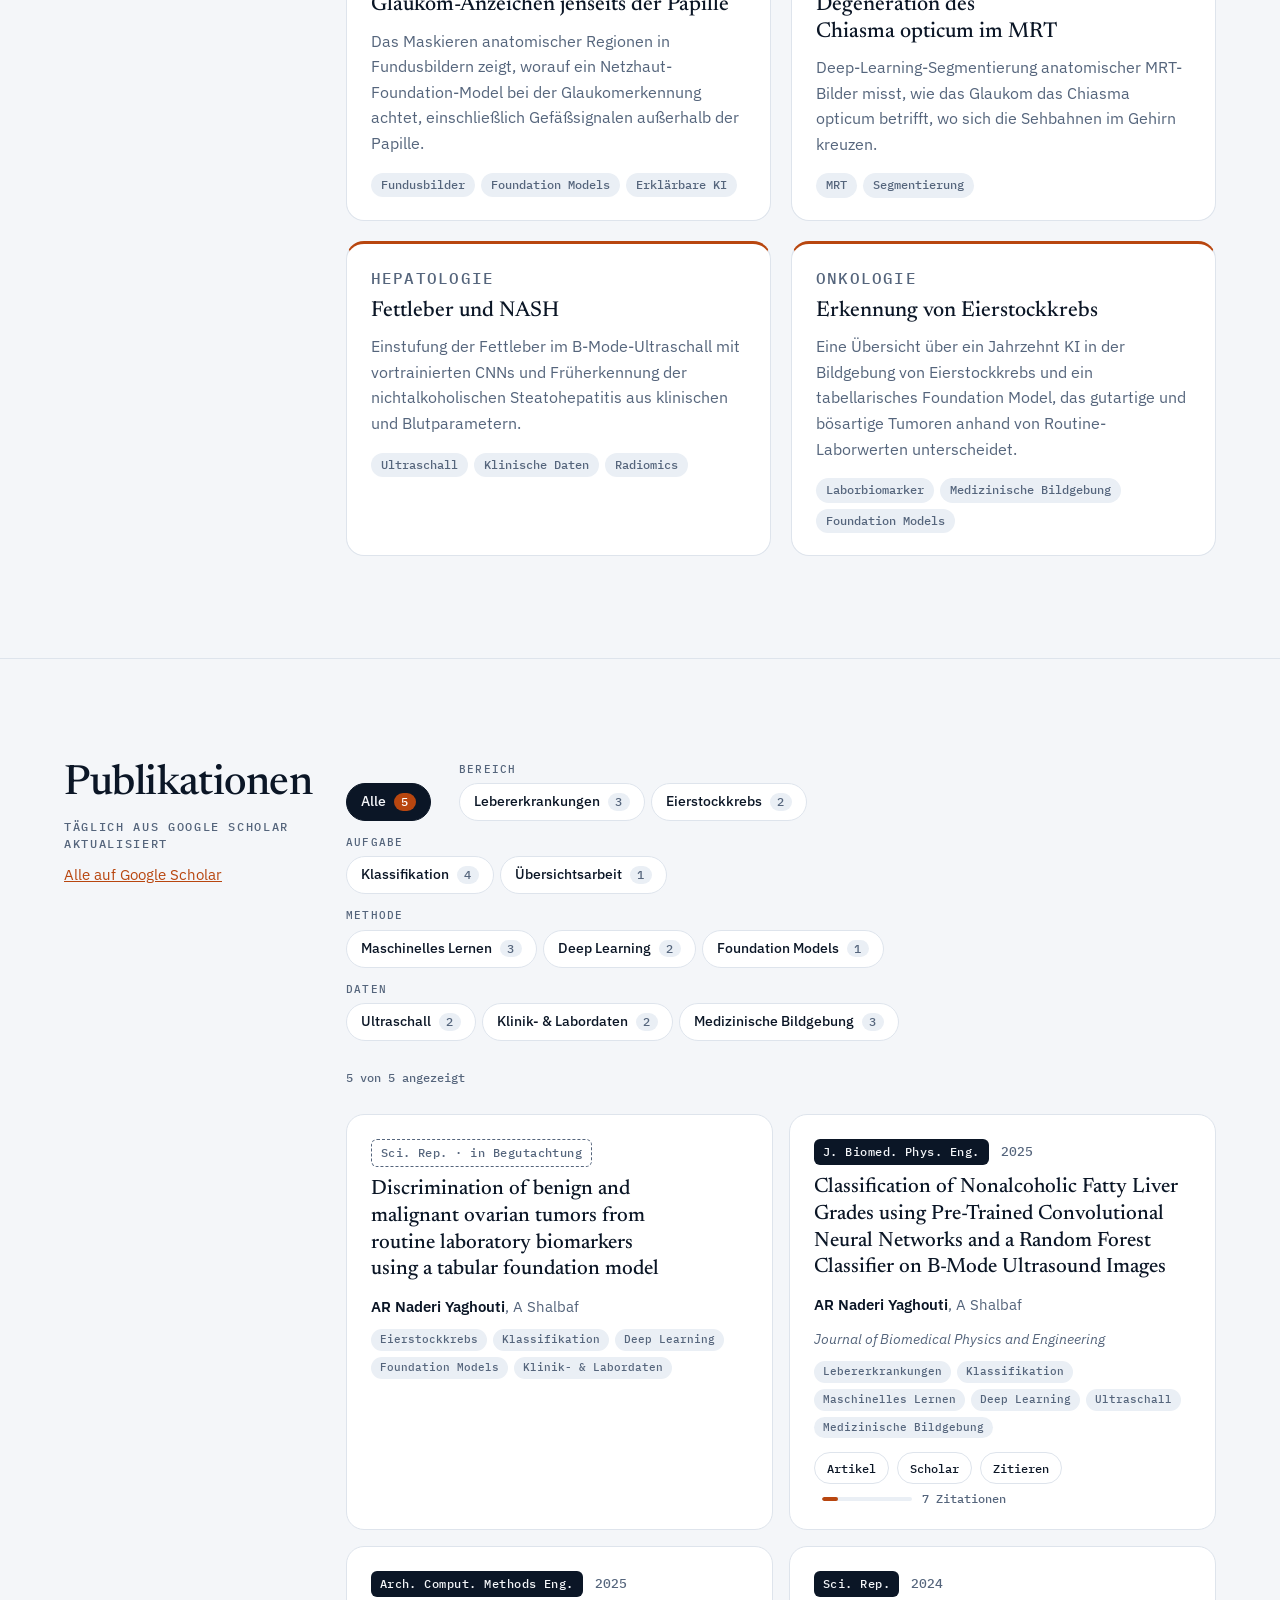
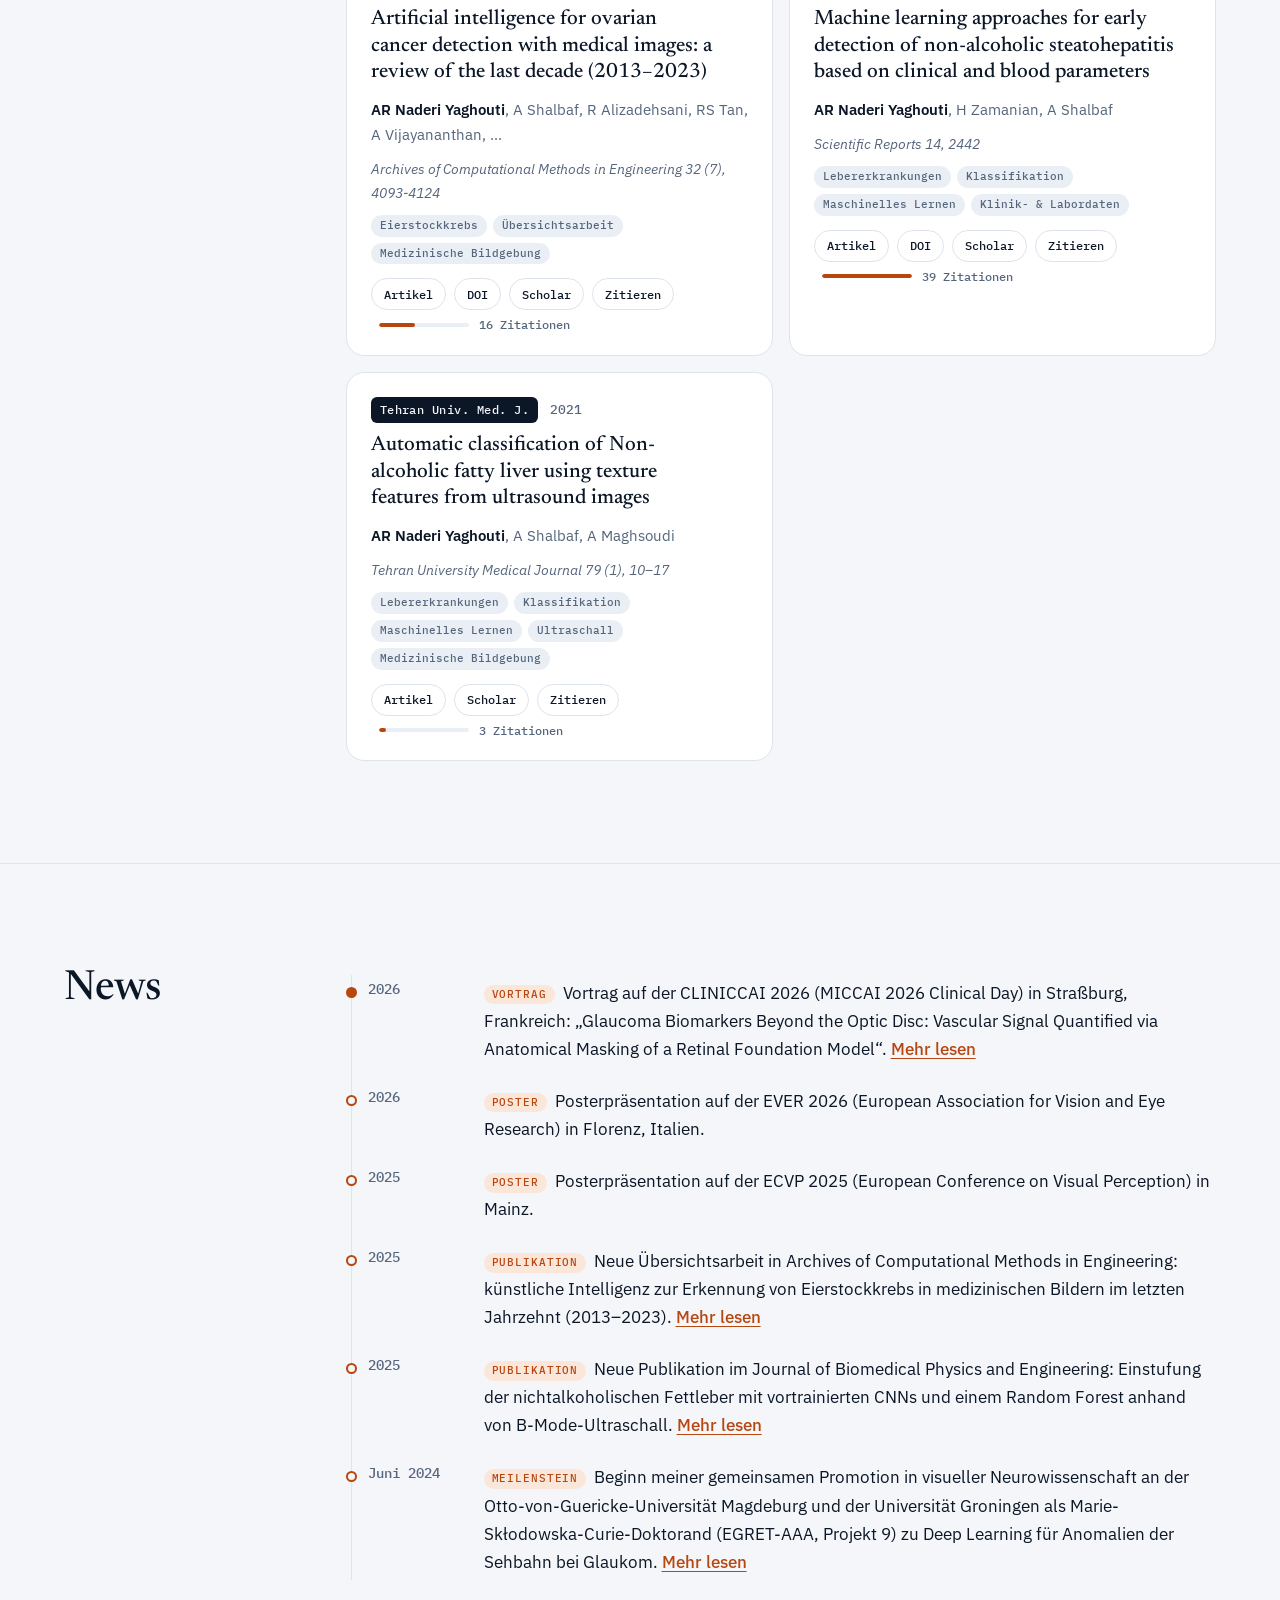
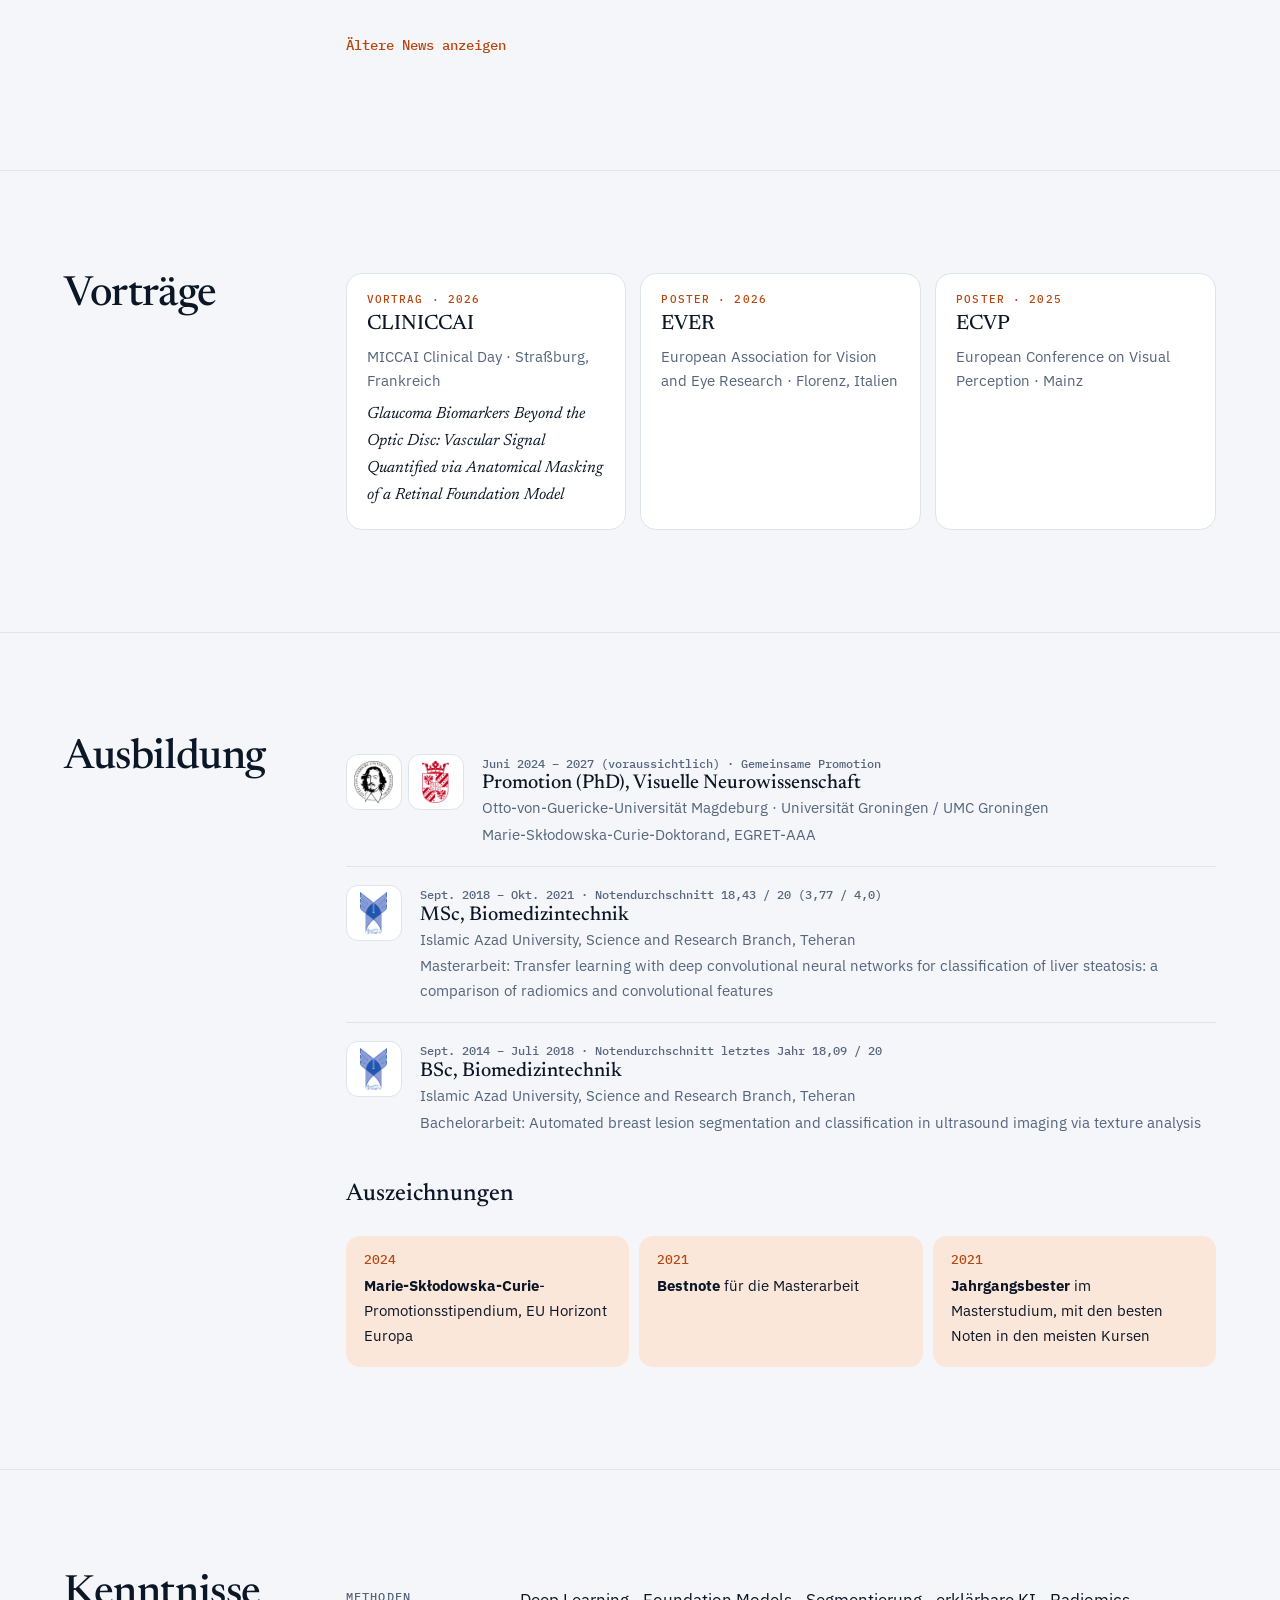
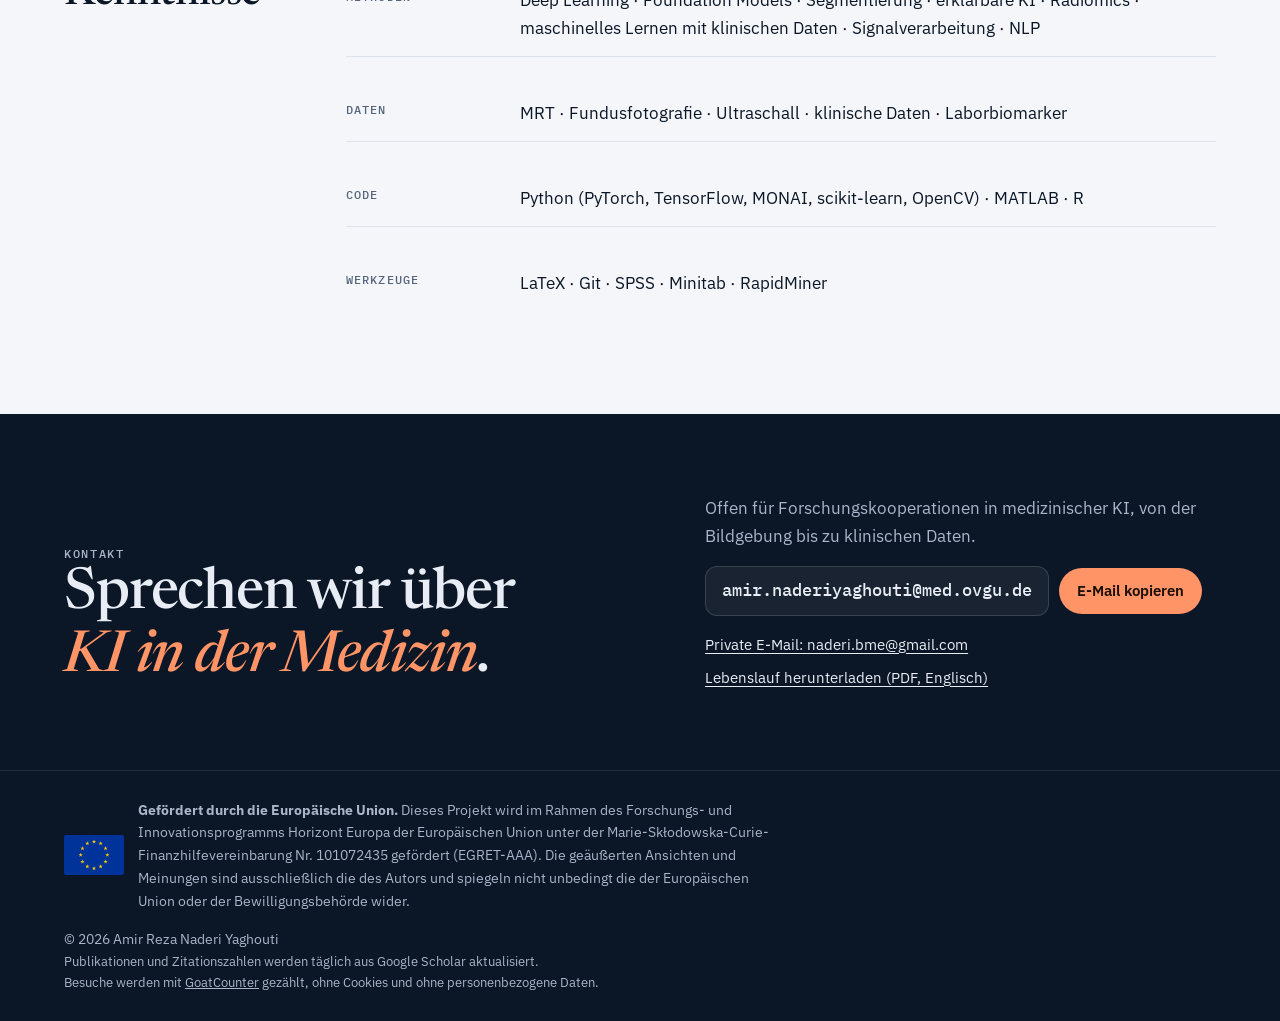
==== commit a7709b16: "Improve SEO: a page per paper, share image, rel=me links and a 404 page - publications/<title>/ page" ====
--- a/de/index.html
+++ b/de/index.html
@@ -216,11 +216,11 @@
             <a class="btn btn-solid" href="../assets/cv/Amir-Reza-Naderi-Yaghouti-CV.pdf" download><svg class="icon" aria-hidden="true"><use href="#i-download"/></svg>Lebenslauf (PDF)</a>
             <a class="btn" href="#contact"><svg class="icon" aria-hidden="true"><use href="#i-mail"/></svg>Kontakt</a>
             <div class="icons" aria-label="Profile">
-              <a href="https://scholar.google.com/citations?user=WmUoRTsAAAAJ" target="_blank" rel="noopener" aria-label="Google Scholar" title="Google Scholar"><svg class="icon" aria-hidden="true"><use href="#i-scholar"/></svg></a>
-              <a href="https://orcid.org/0000-0002-9269-8084" target="_blank" rel="noopener" aria-label="ORCID" title="ORCID"><svg class="icon" aria-hidden="true"><use href="#i-orcid"/></svg></a>
-              <a href="https://www.linkedin.com/in/amirnaderiy" target="_blank" rel="noopener" aria-label="LinkedIn" title="LinkedIn"><svg class="icon" aria-hidden="true"><use href="#i-linkedin"/></svg></a>
-              <a href="https://www.researchgate.net/profile/Amir-Reza-Naderi-Yaghouti" target="_blank" rel="noopener" aria-label="ResearchGate" title="ResearchGate"><svg class="icon" aria-hidden="true"><use href="#i-researchgate"/></svg></a>
-              <a href="https://github.com/Amirnaderiy" target="_blank" rel="noopener" aria-label="GitHub" title="GitHub"><svg class="icon" aria-hidden="true"><use href="#i-github"/></svg></a>
+              <a href="https://scholar.google.com/citations?user=WmUoRTsAAAAJ" target="_blank" rel="me noopener" aria-label="Google Scholar" title="Google Scholar"><svg class="icon" aria-hidden="true"><use href="#i-scholar"/></svg></a>
+              <a href="https://orcid.org/0000-0002-9269-8084" target="_blank" rel="me noopener" aria-label="ORCID" title="ORCID"><svg class="icon" aria-hidden="true"><use href="#i-orcid"/></svg></a>
+              <a href="https://www.linkedin.com/in/amirnaderiy" target="_blank" rel="me noopener" aria-label="LinkedIn" title="LinkedIn"><svg class="icon" aria-hidden="true"><use href="#i-linkedin"/></svg></a>
+              <a href="https://www.researchgate.net/profile/Amir-Reza-Naderi-Yaghouti" target="_blank" rel="me noopener" aria-label="ResearchGate" title="ResearchGate"><svg class="icon" aria-hidden="true"><use href="#i-researchgate"/></svg></a>
+              <a href="https://github.com/Amirnaderiy" target="_blank" rel="me noopener" aria-label="GitHub" title="GitHub"><svg class="icon" aria-hidden="true"><use href="#i-github"/></svg></a>
             </div>
           </div>
           <dl class="stats rise d4" aria-label="Google-Scholar-Kennzahlen">
@@ -263,7 +263,7 @@
 
     <section class="section" id="publications">
       <div class="wrap">
-        <div class="sec-head"><h2>Publikationen</h2><p class="label">Täglich aus Google Scholar aktualisiert</p><a href="https://scholar.google.com/citations?user=WmUoRTsAAAAJ" target="_blank" rel="noopener">Alle auf Google Scholar</a></div>
+        <div class="sec-head"><h2>Publikationen</h2><p class="label">Täglich aus Google Scholar aktualisiert</p><a href="https://scholar.google.com/citations?user=WmUoRTsAAAAJ" target="_blank" rel="me noopener">Alle auf Google Scholar</a></div>
         <div class="sec-body">
 <!-- AUTO:PUBLICATIONS -->
 <div class="pub-filter" role="group" aria-label="Publikationen nach Thema filtern"><div class="fgroup fgroup-all"><button type="button" class="fchip active" data-filter="all" aria-pressed="true">Alle<span class="n">5</span></button></div><div class="fgroup"><span class="flabel">Bereich</span><button type="button" class="fchip" data-filter="liver" aria-pressed="false">Lebererkrankungen<span class="n">3</span></button><button type="button" class="fchip" data-filter="ovarian" aria-pressed="false">Eierstockkrebs<span class="n">2</span></button></div><div class="fgroup"><span class="flabel">Aufgabe</span><button type="button" class="fchip" data-filter="classification" aria-pressed="false">Klassifikation<span class="n">4</span></button><button type="button" class="fchip" data-filter="review" aria-pressed="false">Übersichtsarbeit<span class="n">1</span></button></div><div class="fgroup"><span class="flabel">Methode</span><button type="button" class="fchip" data-filter="ml" aria-pressed="false">Maschinelles Lernen<span class="n">3</span></button><button type="button" class="fchip" data-filter="dl" aria-pressed="false">Deep Learning<span class="n">2</span></button><button type="button" class="fchip" data-filter="fm" aria-pressed="false">Foundation Models<span class="n">1</span></button></div><div class="fgroup"><span class="flabel">Daten</span><button type="button" class="fchip" data-filter="ultrasound" aria-pressed="false">Ultraschall<span class="n">2</span></button><button type="button" class="fchip" data-filter="clinical" aria-pressed="false">Klinik- &amp; Labordaten<span class="n">2</span></button><button type="button" class="fchip" data-filter="imaging" aria-pressed="false">Medizinische Bildgebung<span class="n">3</span></button></div></div><p class="pub-count" aria-live="polite" data-template="{n} von {total} angezeigt">5 von 5 angezeigt</p>
--- a/assets/css/style.css
+++ b/assets/css/style.css
@@ -278,6 +278,32 @@
 .eu { display: flex; align-items: center; gap: 14px; max-width: 720px; }
 .eu-flag { width: 60px; height: 40px; flex: none; border-radius: 2px; }
 .foot .sync { font-size: .8rem; }
+.foot a { color: inherit; }
+
+/* ----- one page per paper (/publications/...) and the 404 page ----- */
+.paper > .wrap { padding-block: clamp(36px, 6vw, 88px) clamp(64px, 8vw, 120px); }
+.paper-body { max-width: 860px; display: grid; gap: 14px; }
+.paper-body > * { margin: 0; min-width: 0; }
+.crumbs { display: flex; flex-wrap: wrap; gap: 8px; font: 500 .76rem/1.5 var(--font-mono); letter-spacing: .06em; color: var(--muted); margin-bottom: 14px; }
+.crumbs a { color: var(--muted); text-decoration: none; }
+.crumbs a:hover { color: var(--accent); }
+.paper h1 { font: 500 clamp(1.85rem, 3.4vw, 2.9rem)/1.14 var(--font-display); letter-spacing: -.01em; text-wrap: balance; margin-block: 6px 4px; }
+.paper .authors { font-size: 1.05rem; }
+.paper-actions { display: flex; flex-wrap: wrap; gap: 10px; margin-block: 14px 4px; }
+.paper-actions .btn { min-height: 44px; font-size: .92rem; overflow-wrap: anywhere; }
+.paper-cites { font: 500 .82rem/1.5 var(--font-mono); color: var(--muted); }
+.paper h2 { font: 500 .74rem/1.5 var(--font-mono); letter-spacing: .14em; text-transform: uppercase; color: var(--muted); margin-top: 26px; }
+.paper .abstract { max-width: 70ch; }
+.paper .cite-box { margin-top: 0; }
+.author-card { display: flex; align-items: center; gap: 18px; margin-top: 36px; padding: 18px 20px; border: 1px solid var(--line); border-radius: 16px; background: var(--surface); color: var(--ink); text-decoration: none; transition: border-color .2s, transform .2s var(--ease); }
+.author-card:hover { border-color: var(--ink); transform: translateY(-2px); }
+.author-card img { width: 64px; height: 64px; border-radius: 50%; object-fit: cover; flex: none; }
+.author-card b { display: block; font: 500 1.2rem/1.3 var(--font-display); }
+.author-card span span { display: block; color: var(--muted); font-size: .92rem; }
+.notfound { min-height: 62vh; display: grid; align-content: center; gap: 18px; }
+.notfound h1 { font: 500 clamp(2.2rem, 5vw, 3.6rem)/1.1 var(--font-display); margin: 0; }
+.notfound p { margin: 0; color: var(--muted); max-width: 40em; }
+.notfound .paper-actions { margin-top: 8px; }
 
 @media (prefers-reduced-motion: reduce) {
   *, *::before, *::after { animation: none !important; transition: none !important; }
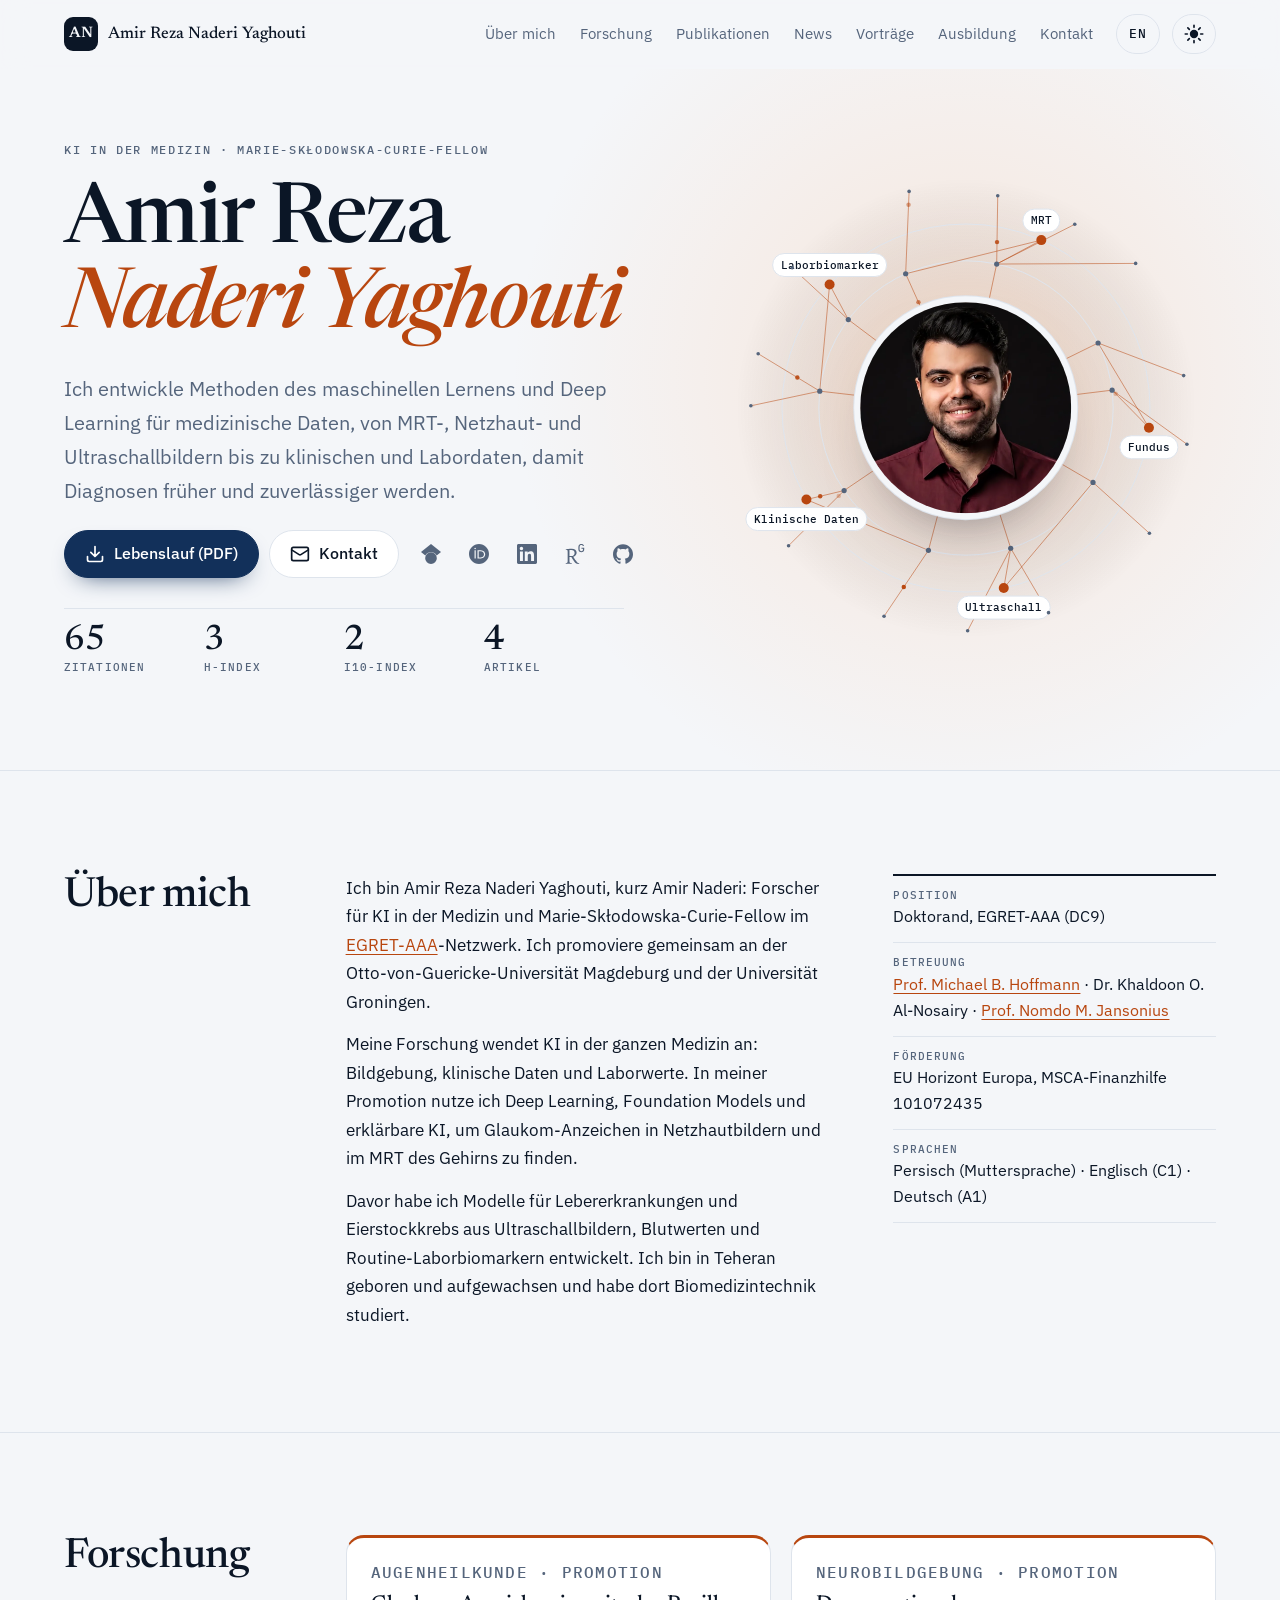
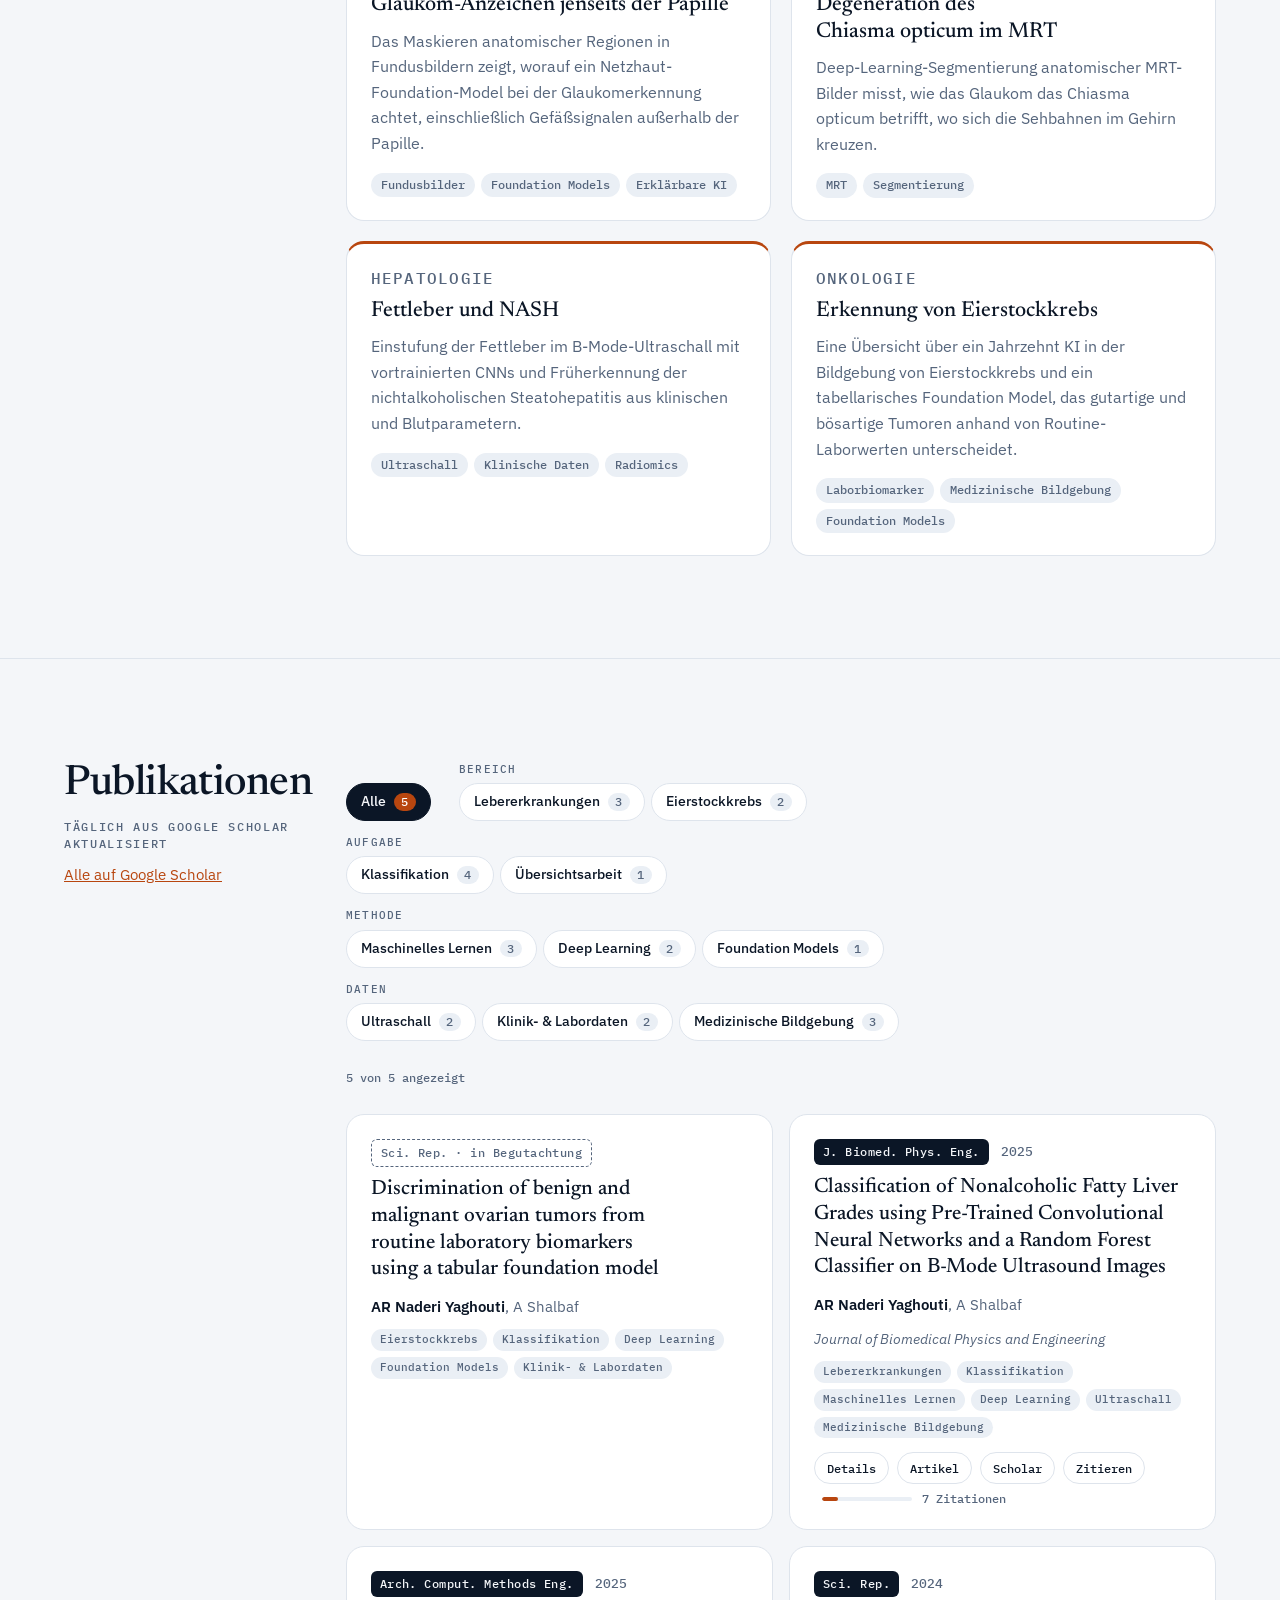
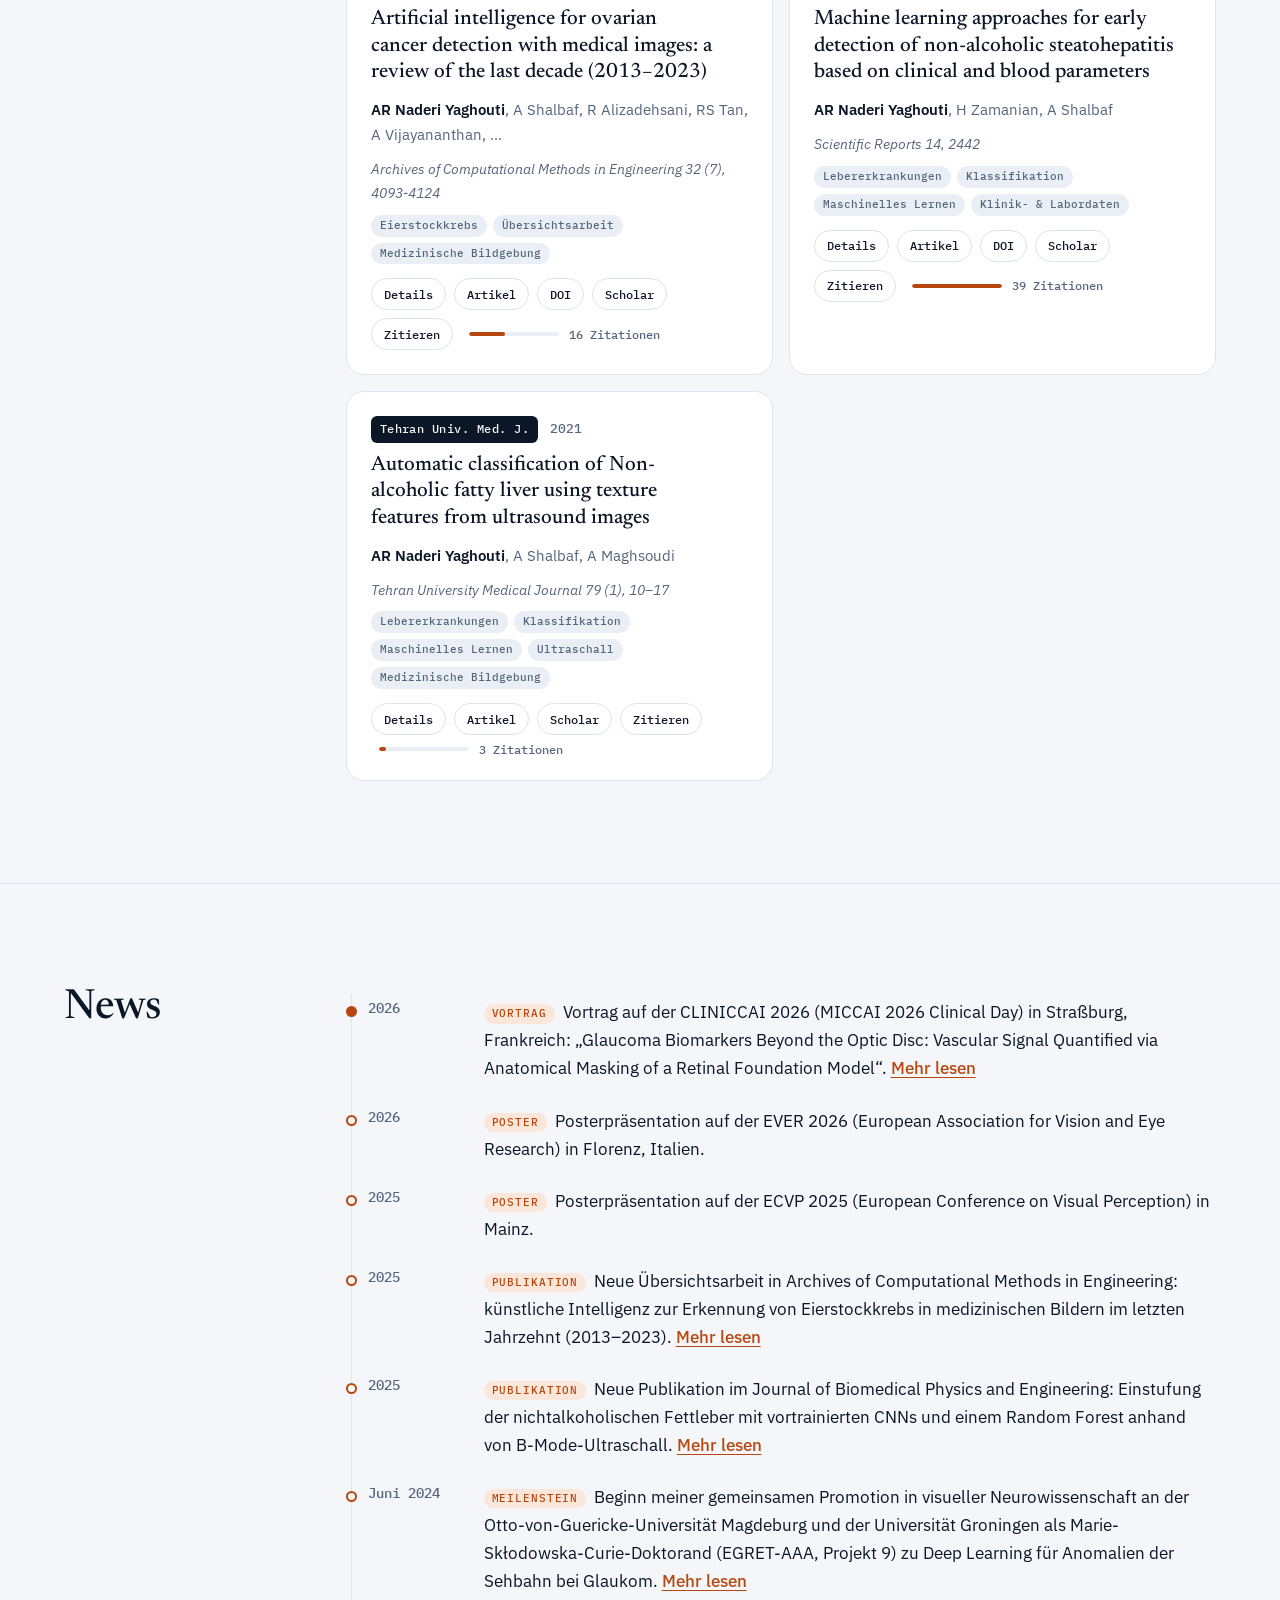
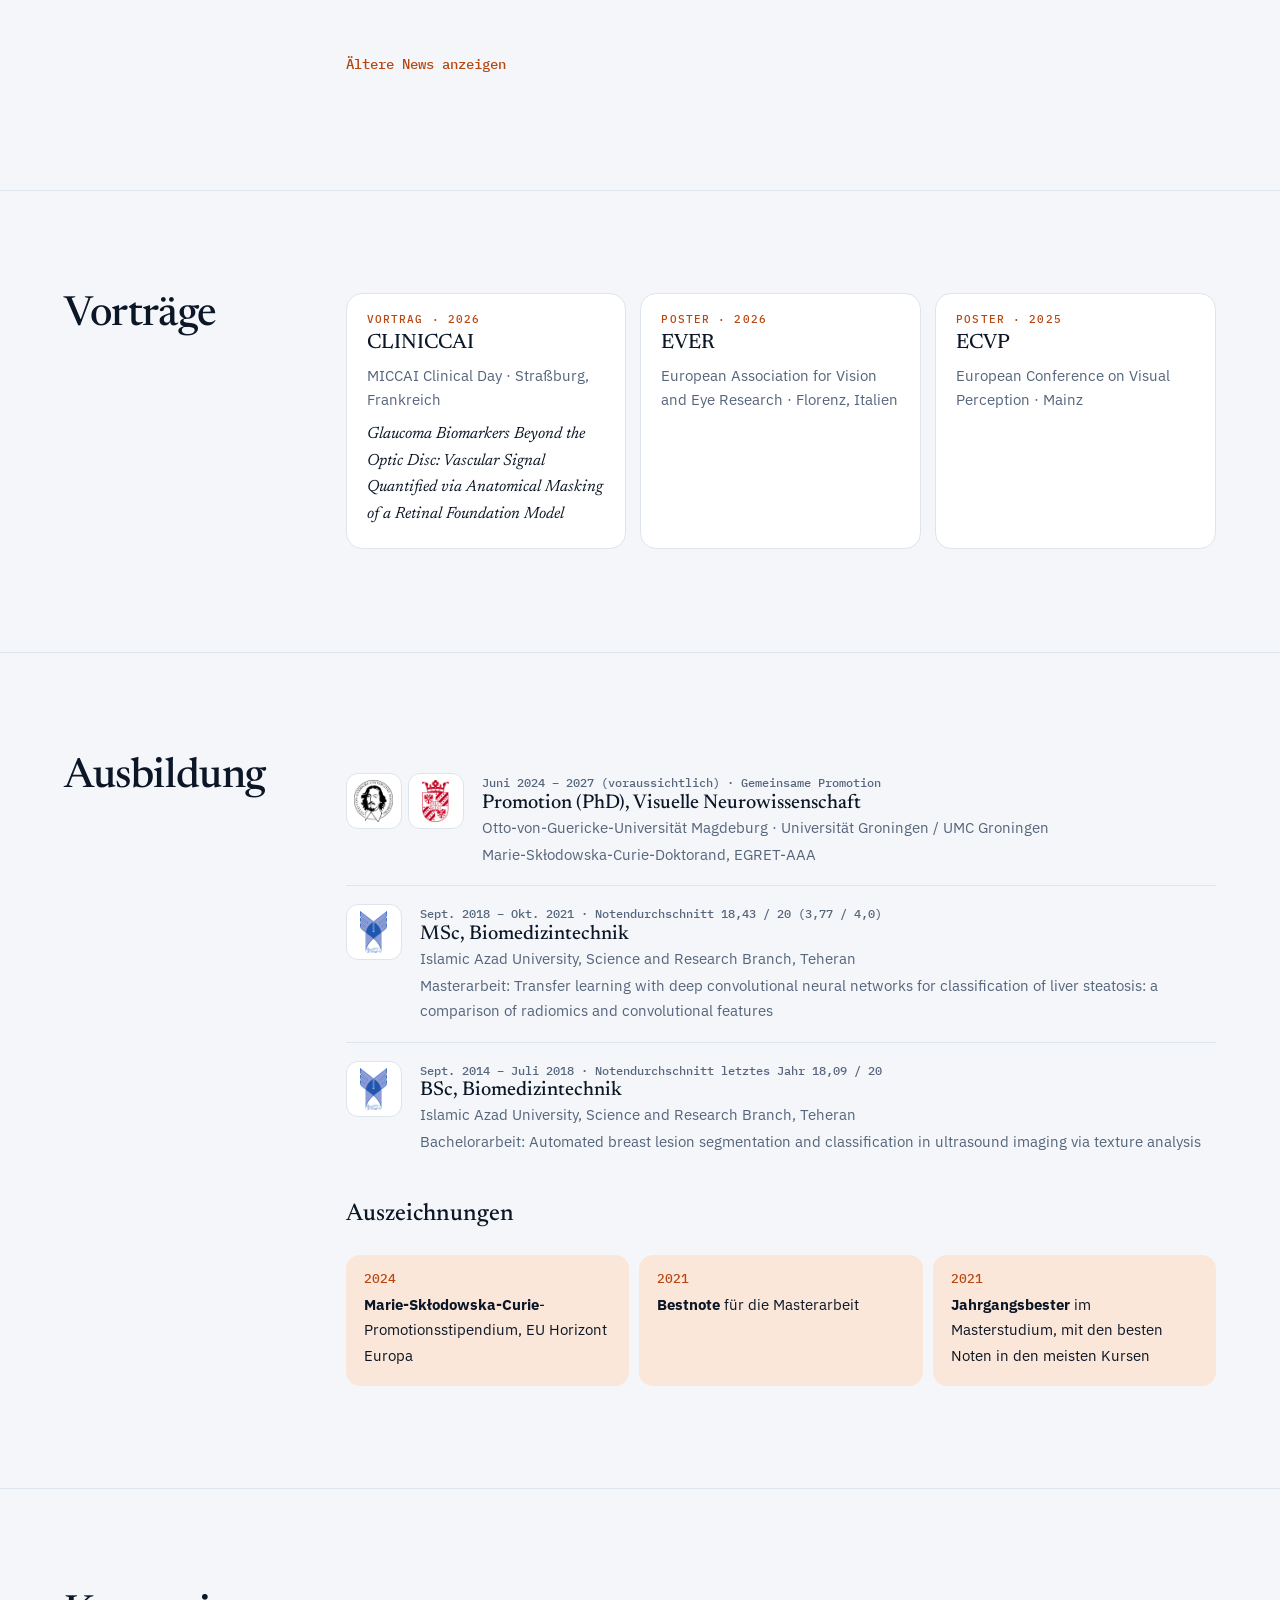
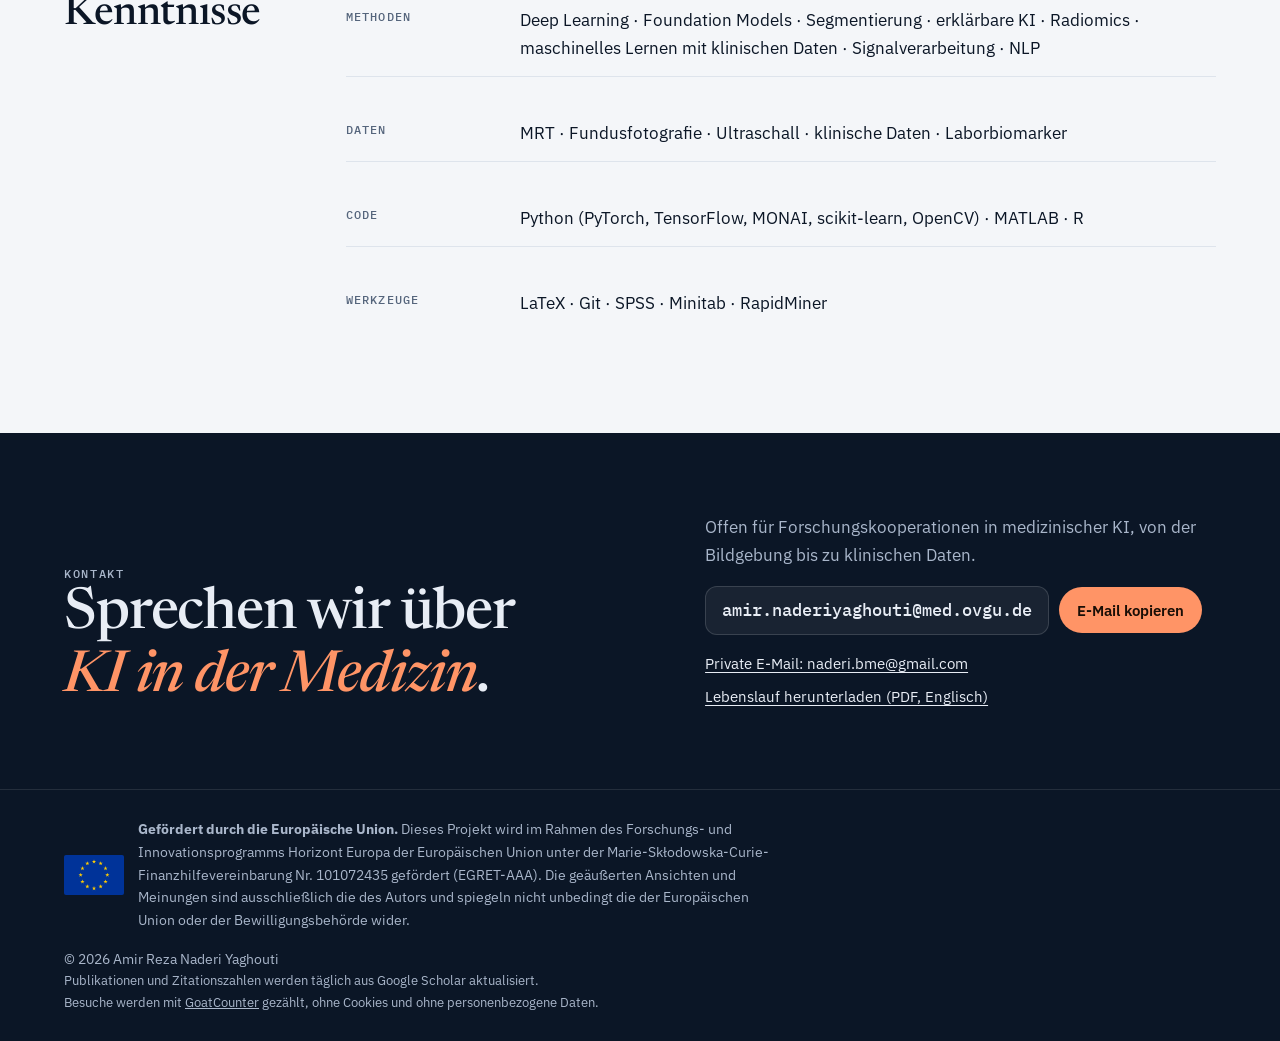
==== commit 891376a7: "Update publications from Google Scholar" ====
--- a/de/index.html
+++ b/de/index.html
@@ -18,10 +18,10 @@
   <meta property="og:title" content="Amir Reza Naderi Yaghouti – Forscher für KI in der Medizin">
   <meta property="og:description" content="Maschinelles Lernen und Deep Learning für medizinische Daten: MRT-, Netzhaut- und Ultraschallbilder, klinische Daten und Laborbiomarker.">
   <meta property="og:url" content="https://amirnaderi.com/de/">
-  <meta property="og:image" content="https://amirnaderi.com/assets/img/profile.jpg">
-  <meta property="og:image:width" content="800">
-  <meta property="og:image:height" content="1000">
-  <meta property="og:image:alt" content="Portrait of Amir Reza Naderi Yaghouti">
+  <meta property="og:image" content="https://amirnaderi.com/assets/img/og-image.png">
+  <meta property="og:image:width" content="1200">
+  <meta property="og:image:height" content="630">
+  <meta property="og:image:alt" content="Amir Reza Naderi Yaghouti – AI in Medicine Researcher">
   <meta property="og:locale" content="de_DE">
   <meta property="og:locale:alternate" content="en_US">
   <meta property="profile:first_name" content="Amir Reza">
@@ -29,7 +29,8 @@
   <meta name="twitter:card" content="summary_large_image">
   <meta name="twitter:title" content="Amir Reza Naderi Yaghouti – Forscher für KI in der Medizin">
   <meta name="twitter:description" content="Maschinelles Lernen und Deep Learning für medizinische Daten: MRT-, Netzhaut- und Ultraschallbilder, klinische Daten und Laborbiomarker.">
-  <meta name="twitter:image" content="https://amirnaderi.com/assets/img/profile.jpg">
+  <meta name="twitter:image" content="https://amirnaderi.com/assets/img/og-image.png">
+  <meta name="twitter:image:alt" content="Amir Reza Naderi Yaghouti – AI in Medicine Researcher">
   <script type="application/ld+json">
 {
   "@context": "https://schema.org",
@@ -125,36 +126,54 @@
     "subjectOf": [
       {
         "@type": "ScholarlyArticle",
-        "headline": "Classification of Nonalcoholic Fatty Liver Grades using Pre-Trained Convolutional Neural Networks and a Random Forest Classifier on B-Mode Ultrasound Images",
+        "@id": "https://amirnaderi.com/publications/classification-of-nonalcoholic-fatty-liver-grades-using-pre-trained/#article",
+        "name": "Classification of Nonalcoholic Fatty Liver Grades using Pre-Trained Convolutional Neural Networks and a Random Forest Classifier on B-Mode Ultrasound Images",
         "datePublished": "2025",
-        "url": "https://jbpe.sums.ac.ir/article_49907.html",
+        "url": "https://amirnaderi.com/publications/classification-of-nonalcoholic-fatty-liver-grades-using-pre-trained/",
+        "sameAs": [
+          "https://jbpe.sums.ac.ir/article_49907.html"
+        ],
         "author": {
           "@id": "https://amirnaderi.com/#person"
         }
       },
       {
         "@type": "ScholarlyArticle",
-        "headline": "Machine learning approaches for early detection of non-alcoholic steatohepatitis based on clinical and blood parameters",
+        "@id": "https://amirnaderi.com/publications/machine-learning-approaches-for-early-detection-of-non-alcoholic/#article",
+        "name": "Machine learning approaches for early detection of non-alcoholic steatohepatitis based on clinical and blood parameters",
         "datePublished": "2024",
-        "url": "https://www.nature.com/articles/s41598-024-51741-0",
+        "url": "https://amirnaderi.com/publications/machine-learning-approaches-for-early-detection-of-non-alcoholic/",
+        "sameAs": [
+          "https://www.nature.com/articles/s41598-024-51741-0",
+          "https://doi.org/10.1038/s41598-024-51741-0"
+        ],
         "author": {
           "@id": "https://amirnaderi.com/#person"
         }
       },
       {
         "@type": "ScholarlyArticle",
-        "headline": "Automatic classification of Non-alcoholic fatty liver using texture features from ultrasound images",
+        "@id": "https://amirnaderi.com/publications/automatic-classification-of-non-alcoholic-fatty-liver-using-texture/#article",
+        "name": "Automatic classification of Non-alcoholic fatty liver using texture features from ultrasound images",
         "datePublished": "2021",
-        "url": "https://tumj.tums.ac.ir/article-1-11130-en.html",
+        "url": "https://amirnaderi.com/publications/automatic-classification-of-non-alcoholic-fatty-liver-using-texture/",
+        "sameAs": [
+          "https://tumj.tums.ac.ir/article-1-11130-en.html"
+        ],
         "author": {
           "@id": "https://amirnaderi.com/#person"
         }
       },
       {
         "@type": "ScholarlyArticle",
-        "headline": "Artificial intelligence for ovarian cancer detection with medical images: a review of the last decade (2013–2023)",
+        "@id": "https://amirnaderi.com/publications/artificial-intelligence-for-ovarian-cancer-detection-with-medical-images/#article",
+        "name": "Artificial intelligence for ovarian cancer detection with medical images: a review of the last decade (2013–2023)",
         "datePublished": "2025",
-        "url": "https://link.springer.com/article/10.1007/s11831-025-10268-x",
+        "url": "https://amirnaderi.com/publications/artificial-intelligence-for-ovarian-cancer-detection-with-medical-images/",
+        "sameAs": [
+          "https://link.springer.com/article/10.1007/s11831-025-10268-x",
+          "https://doi.org/10.1007/s11831-025-10268-x"
+        ],
         "author": {
           "@id": "https://amirnaderi.com/#person"
         }
@@ -269,13 +288,13 @@
 <div class="pub-filter" role="group" aria-label="Publikationen nach Thema filtern"><div class="fgroup fgroup-all"><button type="button" class="fchip active" data-filter="all" aria-pressed="true">Alle<span class="n">5</span></button></div><div class="fgroup"><span class="flabel">Bereich</span><button type="button" class="fchip" data-filter="liver" aria-pressed="false">Lebererkrankungen<span class="n">3</span></button><button type="button" class="fchip" data-filter="ovarian" aria-pressed="false">Eierstockkrebs<span class="n">2</span></button></div><div class="fgroup"><span class="flabel">Aufgabe</span><button type="button" class="fchip" data-filter="classification" aria-pressed="false">Klassifikation<span class="n">4</span></button><button type="button" class="fchip" data-filter="review" aria-pressed="false">Übersichtsarbeit<span class="n">1</span></button></div><div class="fgroup"><span class="flabel">Methode</span><button type="button" class="fchip" data-filter="ml" aria-pressed="false">Maschinelles Lernen<span class="n">3</span></button><button type="button" class="fchip" data-filter="dl" aria-pressed="false">Deep Learning<span class="n">2</span></button><button type="button" class="fchip" data-filter="fm" aria-pressed="false">Foundation Models<span class="n">1</span></button></div><div class="fgroup"><span class="flabel">Daten</span><button type="button" class="fchip" data-filter="ultrasound" aria-pressed="false">Ultraschall<span class="n">2</span></button><button type="button" class="fchip" data-filter="clinical" aria-pressed="false">Klinik- &amp; Labordaten<span class="n">2</span></button><button type="button" class="fchip" data-filter="imaging" aria-pressed="false">Medizinische Bildgebung<span class="n">3</span></button></div></div><p class="pub-count" aria-live="polite" data-template="{n} von {total} angezeigt">5 von 5 angezeigt</p>
 <ol class="pubs">
 <li class="pub reveal" data-tags="ovarian classification dl fm clinical"><div class="pub-top"><span class="venue review">Sci. Rep. · in Begutachtung</span></div><h3 lang="en">Discrimination of benign and malignant ovarian tumors from routine laboratory biomarkers using a tabular foundation model</h3><p class="authors"><b>AR Naderi Yaghouti</b>, A Shalbaf</p><ul class="ptags"><li>Eierstockkrebs</li><li>Klassifikation</li><li>Deep Learning</li><li>Foundation Models</li><li>Klinik- &amp; Labordaten</li></ul></li>
-<li class="pub reveal" data-tags="liver classification ml dl ultrasound imaging"><div class="pub-top"><span class="venue">J. Biomed. Phys. Eng.</span><span class="yr">2025</span></div><h3 lang="en"><a href="https://jbpe.sums.ac.ir/article_49907.html" target="_blank" rel="noopener">Classification of Nonalcoholic Fatty Liver Grades using Pre-Trained Convolutional Neural Networks and a Random Forest Classifier on B-Mode Ultrasound Images</a></h3><p class="authors"><b>AR Naderi Yaghouti</b>, A Shalbaf</p><p class="venue-full">Journal of Biomedical Physics and Engineering</p><ul class="ptags"><li>Lebererkrankungen</li><li>Klassifikation</li><li>Maschinelles Lernen</li><li>Deep Learning</li><li>Ultraschall</li><li>Medizinische Bildgebung</li></ul><div class="pub-bottom"><a class="mini" href="https://jbpe.sums.ac.ir/article_49907.html" target="_blank" rel="noopener">Artikel</a><a class="mini" href="https://scholar.google.com/citations?view_op=view_citation&amp;hl=en&amp;user=WmUoRTsAAAAJ&amp;pagesize=100&amp;sortby=pubdate&amp;citation_for_view=WmUoRTsAAAAJ:2osOgNQ5qMEC" target="_blank" rel="noopener">Scholar</a><details class="cite"><summary class="mini">Zitieren</summary><div class="cite-box"><pre><code>@article{naderiyaghouti2025classification,
+<li class="pub reveal" data-tags="liver classification ml dl ultrasound imaging"><div class="pub-top"><span class="venue">J. Biomed. Phys. Eng.</span><span class="yr">2025</span></div><h3 lang="en"><a href="https://jbpe.sums.ac.ir/article_49907.html" target="_blank" rel="noopener">Classification of Nonalcoholic Fatty Liver Grades using Pre-Trained Convolutional Neural Networks and a Random Forest Classifier on B-Mode Ultrasound Images</a></h3><p class="authors"><b>AR Naderi Yaghouti</b>, A Shalbaf</p><p class="venue-full">Journal of Biomedical Physics and Engineering</p><ul class="ptags"><li>Lebererkrankungen</li><li>Klassifikation</li><li>Maschinelles Lernen</li><li>Deep Learning</li><li>Ultraschall</li><li>Medizinische Bildgebung</li></ul><div class="pub-bottom"><a class="mini" href="/publications/classification-of-nonalcoholic-fatty-liver-grades-using-pre-trained/">Details</a><a class="mini" href="https://jbpe.sums.ac.ir/article_49907.html" target="_blank" rel="noopener">Artikel</a><a class="mini" href="https://scholar.google.com/citations?view_op=view_citation&amp;hl=en&amp;user=WmUoRTsAAAAJ&amp;pagesize=100&amp;sortby=pubdate&amp;citation_for_view=WmUoRTsAAAAJ:2osOgNQ5qMEC" target="_blank" rel="noopener">Scholar</a><details class="cite"><summary class="mini">Zitieren</summary><div class="cite-box"><pre><code>@article{naderiyaghouti2025classification,
   title = {{Classification of Nonalcoholic Fatty Liver Grades using Pre-Trained Convolutional Neural Networks and a Random Forest Classifier on B-Mode Ultrasound Images}},
   author = {Naderi Yaghouti, A. R. and Shalbaf, A.},
   journal = {Journal of Biomedical Physics and Engineering},
   year = {2025}
 }</code></pre><button type="button" class="copy-btn" data-copied="Kopiert">BibTeX kopieren</button></div></details><span class="cites"><span class="meter"><i data-w="18"></i></span>7 Zitationen</span></div></li>
-<li class="pub reveal" data-tags="ovarian review imaging"><div class="pub-top"><span class="venue">Arch. Comput. Methods Eng.</span><span class="yr">2025</span></div><h3 lang="en"><a href="https://link.springer.com/article/10.1007/s11831-025-10268-x" target="_blank" rel="noopener">Artificial intelligence for ovarian cancer detection with medical images: a review of the last decade (2013–2023)</a></h3><p class="authors"><b>AR Naderi Yaghouti</b>, A Shalbaf, R Alizadehsani, RS Tan, A Vijayananthan, ...</p><p class="venue-full">Archives of Computational Methods in Engineering 32 (7), 4093-4124</p><ul class="ptags"><li>Eierstockkrebs</li><li>Übersichtsarbeit</li><li>Medizinische Bildgebung</li></ul><div class="pub-bottom"><a class="mini" href="https://link.springer.com/article/10.1007/s11831-025-10268-x" target="_blank" rel="noopener">Artikel</a><a class="mini" href="https://doi.org/10.1007/s11831-025-10268-x" target="_blank" rel="noopener">DOI</a><a class="mini" href="https://scholar.google.com/citations?view_op=view_citation&amp;hl=en&amp;user=WmUoRTsAAAAJ&amp;pagesize=100&amp;sortby=pubdate&amp;citation_for_view=WmUoRTsAAAAJ:qjMakFHDy7sC" target="_blank" rel="noopener">Scholar</a><details class="cite"><summary class="mini">Zitieren</summary><div class="cite-box"><pre><code>@article{naderiyaghouti2025artificial,
+<li class="pub reveal" data-tags="ovarian review imaging"><div class="pub-top"><span class="venue">Arch. Comput. Methods Eng.</span><span class="yr">2025</span></div><h3 lang="en"><a href="https://link.springer.com/article/10.1007/s11831-025-10268-x" target="_blank" rel="noopener">Artificial intelligence for ovarian cancer detection with medical images: a review of the last decade (2013–2023)</a></h3><p class="authors"><b>AR Naderi Yaghouti</b>, A Shalbaf, R Alizadehsani, RS Tan, A Vijayananthan, ...</p><p class="venue-full">Archives of Computational Methods in Engineering 32 (7), 4093-4124</p><ul class="ptags"><li>Eierstockkrebs</li><li>Übersichtsarbeit</li><li>Medizinische Bildgebung</li></ul><div class="pub-bottom"><a class="mini" href="/publications/artificial-intelligence-for-ovarian-cancer-detection-with-medical-images/">Details</a><a class="mini" href="https://link.springer.com/article/10.1007/s11831-025-10268-x" target="_blank" rel="noopener">Artikel</a><a class="mini" href="https://doi.org/10.1007/s11831-025-10268-x" target="_blank" rel="noopener">DOI</a><a class="mini" href="https://scholar.google.com/citations?view_op=view_citation&amp;hl=en&amp;user=WmUoRTsAAAAJ&amp;pagesize=100&amp;sortby=pubdate&amp;citation_for_view=WmUoRTsAAAAJ:qjMakFHDy7sC" target="_blank" rel="noopener">Scholar</a><details class="cite"><summary class="mini">Zitieren</summary><div class="cite-box"><pre><code>@article{naderiyaghouti2025artificial,
   title = {{Artificial intelligence for ovarian cancer detection with medical images: a review of the last decade (2013–2023)}},
   author = {Naderi Yaghouti, A. R. and Shalbaf, A. and Alizadehsani, R. and Tan, R. S. and Vijayananthan, A. and others},
   journal = {Archives of Computational Methods in Engineering},
@@ -285,7 +304,7 @@
   year = {2025},
   doi = {10.1007/s11831-025-10268-x}
 }</code></pre><button type="button" class="copy-btn" data-copied="Kopiert">BibTeX kopieren</button></div></details><span class="cites"><span class="meter"><i data-w="41"></i></span>16 Zitationen</span></div></li>
-<li class="pub reveal" data-tags="liver classification ml clinical"><div class="pub-top"><span class="venue">Sci. Rep.</span><span class="yr">2024</span></div><h3 lang="en"><a href="https://www.nature.com/articles/s41598-024-51741-0" target="_blank" rel="noopener">Machine learning approaches for early detection of non-alcoholic steatohepatitis based on clinical and blood parameters</a></h3><p class="authors"><b>AR Naderi Yaghouti</b>, H Zamanian, A Shalbaf</p><p class="venue-full">Scientific Reports 14, 2442</p><ul class="ptags"><li>Lebererkrankungen</li><li>Klassifikation</li><li>Maschinelles Lernen</li><li>Klinik- &amp; Labordaten</li></ul><div class="pub-bottom"><a class="mini" href="https://www.nature.com/articles/s41598-024-51741-0" target="_blank" rel="noopener">Artikel</a><a class="mini" href="https://doi.org/10.1038/s41598-024-51741-0" target="_blank" rel="noopener">DOI</a><a class="mini" href="https://scholar.google.com/citations?view_op=view_citation&amp;hl=en&amp;user=WmUoRTsAAAAJ&amp;pagesize=100&amp;sortby=pubdate&amp;citation_for_view=WmUoRTsAAAAJ:d1gkVwhDpl0C" target="_blank" rel="noopener">Scholar</a><details class="cite"><summary class="mini">Zitieren</summary><div class="cite-box"><pre><code>@article{naderiyaghouti2024machine,
+<li class="pub reveal" data-tags="liver classification ml clinical"><div class="pub-top"><span class="venue">Sci. Rep.</span><span class="yr">2024</span></div><h3 lang="en"><a href="https://www.nature.com/articles/s41598-024-51741-0" target="_blank" rel="noopener">Machine learning approaches for early detection of non-alcoholic steatohepatitis based on clinical and blood parameters</a></h3><p class="authors"><b>AR Naderi Yaghouti</b>, H Zamanian, A Shalbaf</p><p class="venue-full">Scientific Reports 14, 2442</p><ul class="ptags"><li>Lebererkrankungen</li><li>Klassifikation</li><li>Maschinelles Lernen</li><li>Klinik- &amp; Labordaten</li></ul><div class="pub-bottom"><a class="mini" href="/publications/machine-learning-approaches-for-early-detection-of-non-alcoholic/">Details</a><a class="mini" href="https://www.nature.com/articles/s41598-024-51741-0" target="_blank" rel="noopener">Artikel</a><a class="mini" href="https://doi.org/10.1038/s41598-024-51741-0" target="_blank" rel="noopener">DOI</a><a class="mini" href="https://scholar.google.com/citations?view_op=view_citation&amp;hl=en&amp;user=WmUoRTsAAAAJ&amp;pagesize=100&amp;sortby=pubdate&amp;citation_for_view=WmUoRTsAAAAJ:d1gkVwhDpl0C" target="_blank" rel="noopener">Scholar</a><details class="cite"><summary class="mini">Zitieren</summary><div class="cite-box"><pre><code>@article{naderiyaghouti2024machine,
   title = {{Machine learning approaches for early detection of non-alcoholic steatohepatitis based on clinical and blood parameters}},
   author = {Naderi Yaghouti, A. R. and Zamanian, H. and Shalbaf, A.},
   journal = {Scientific Reports},
@@ -294,7 +313,7 @@
   year = {2024},
   doi = {10.1038/s41598-024-51741-0}
 }</code></pre><button type="button" class="copy-btn" data-copied="Kopiert">BibTeX kopieren</button></div></details><span class="cites"><span class="meter"><i data-w="100"></i></span>39 Zitationen</span></div></li>
-<li class="pub reveal" data-tags="liver classification ml ultrasound imaging"><div class="pub-top"><span class="venue">Tehran Univ. Med. J.</span><span class="yr">2021</span></div><h3 lang="en"><a href="https://tumj.tums.ac.ir/article-1-11130-en.html" target="_blank" rel="noopener">Automatic classification of Non-alcoholic fatty liver using texture features from ultrasound images</a></h3><p class="authors"><b>AR Naderi Yaghouti</b>, A Shalbaf, A Maghsoudi</p><p class="venue-full">Tehran University Medical Journal 79 (1), 10–17</p><ul class="ptags"><li>Lebererkrankungen</li><li>Klassifikation</li><li>Maschinelles Lernen</li><li>Ultraschall</li><li>Medizinische Bildgebung</li></ul><div class="pub-bottom"><a class="mini" href="https://tumj.tums.ac.ir/article-1-11130-en.html" target="_blank" rel="noopener">Artikel</a><a class="mini" href="https://scholar.google.com/citations?view_op=view_citation&amp;hl=en&amp;user=WmUoRTsAAAAJ&amp;pagesize=100&amp;sortby=pubdate&amp;citation_for_view=WmUoRTsAAAAJ:9yKSN-GCB0IC" target="_blank" rel="noopener">Scholar</a><details class="cite"><summary class="mini">Zitieren</summary><div class="cite-box"><pre><code>@article{naderiyaghouti2021automatic,
+<li class="pub reveal" data-tags="liver classification ml ultrasound imaging"><div class="pub-top"><span class="venue">Tehran Univ. Med. J.</span><span class="yr">2021</span></div><h3 lang="en"><a href="https://tumj.tums.ac.ir/article-1-11130-en.html" target="_blank" rel="noopener">Automatic classification of Non-alcoholic fatty liver using texture features from ultrasound images</a></h3><p class="authors"><b>AR Naderi Yaghouti</b>, A Shalbaf, A Maghsoudi</p><p class="venue-full">Tehran University Medical Journal 79 (1), 10–17</p><ul class="ptags"><li>Lebererkrankungen</li><li>Klassifikation</li><li>Maschinelles Lernen</li><li>Ultraschall</li><li>Medizinische Bildgebung</li></ul><div class="pub-bottom"><a class="mini" href="/publications/automatic-classification-of-non-alcoholic-fatty-liver-using-texture/">Details</a><a class="mini" href="https://tumj.tums.ac.ir/article-1-11130-en.html" target="_blank" rel="noopener">Artikel</a><a class="mini" href="https://scholar.google.com/citations?view_op=view_citation&amp;hl=en&amp;user=WmUoRTsAAAAJ&amp;pagesize=100&amp;sortby=pubdate&amp;citation_for_view=WmUoRTsAAAAJ:9yKSN-GCB0IC" target="_blank" rel="noopener">Scholar</a><details class="cite"><summary class="mini">Zitieren</summary><div class="cite-box"><pre><code>@article{naderiyaghouti2021automatic,
   title = {{Automatic classification of Non-alcoholic fatty liver using texture features from ultrasound images}},
   author = {Naderi Yaghouti, A. R. and Shalbaf, A. and Maghsoudi, A.},
   journal = {Tehran University Medical Journal},
